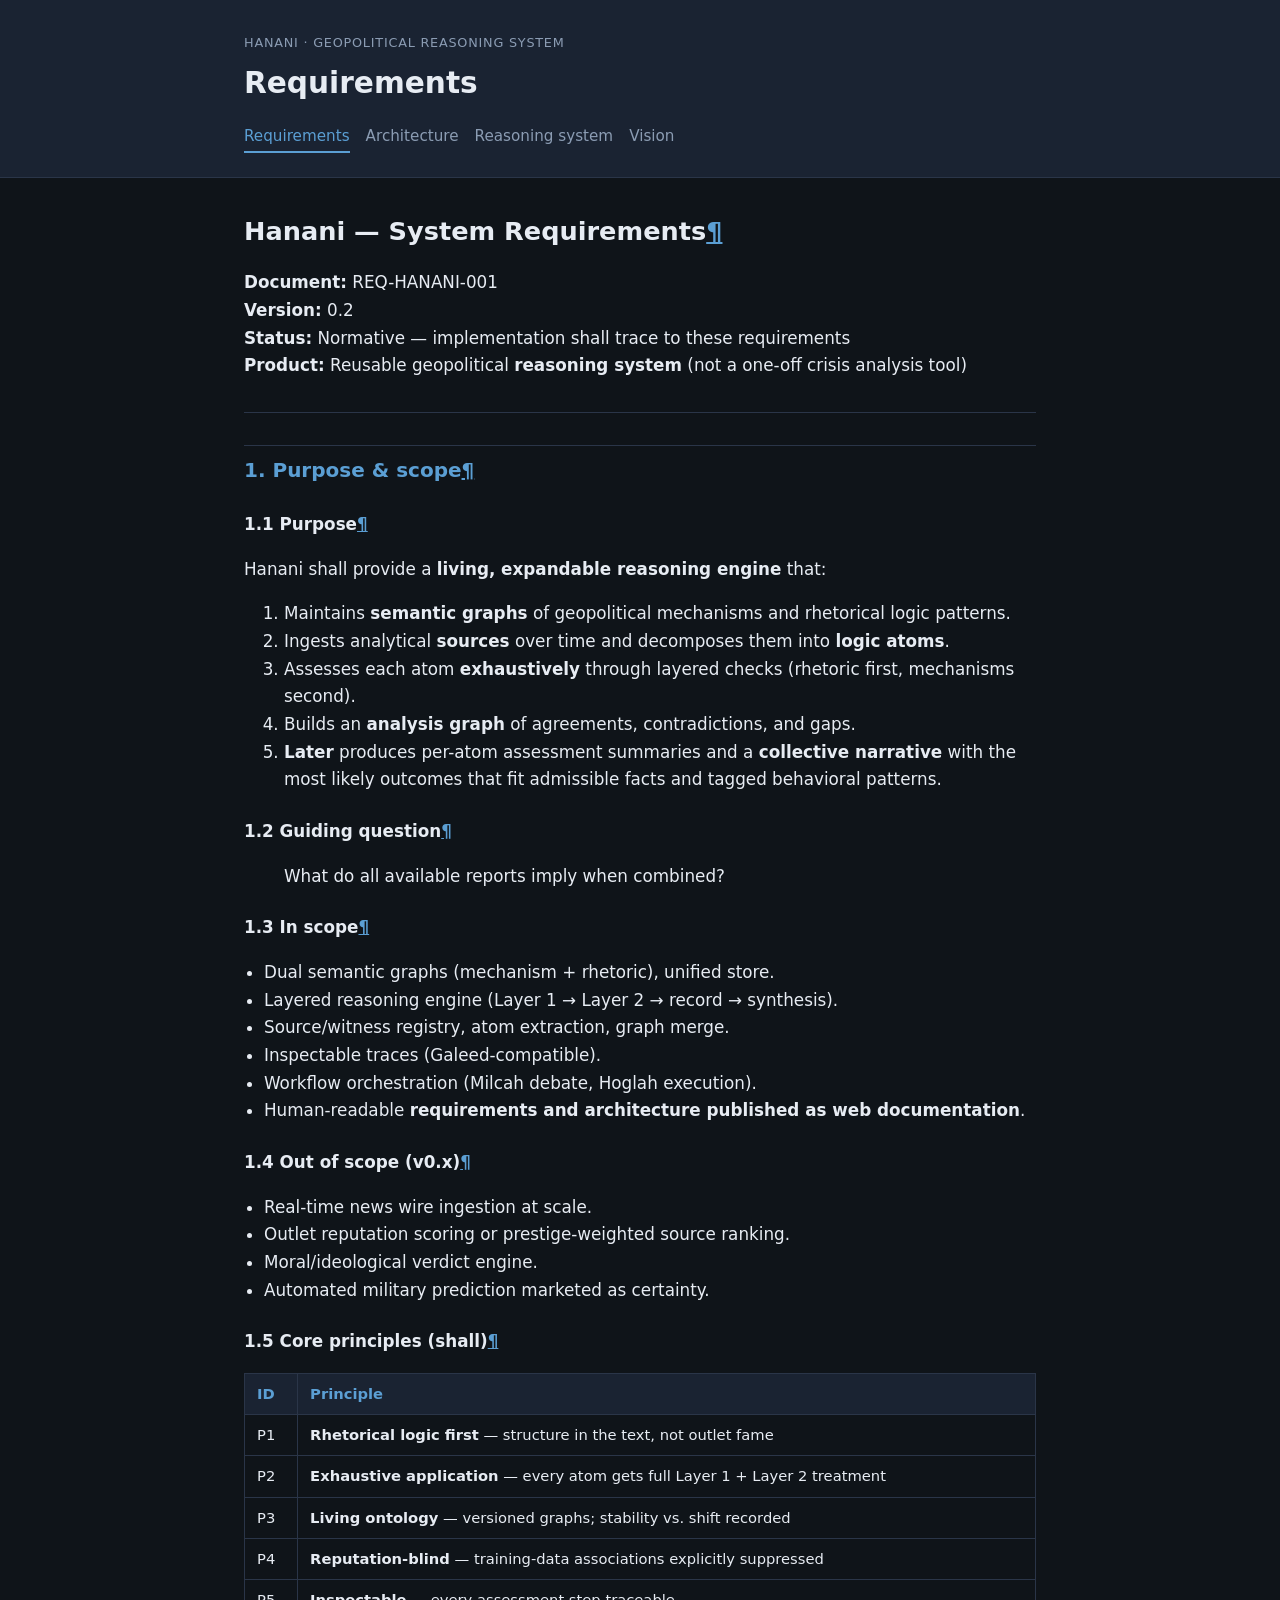
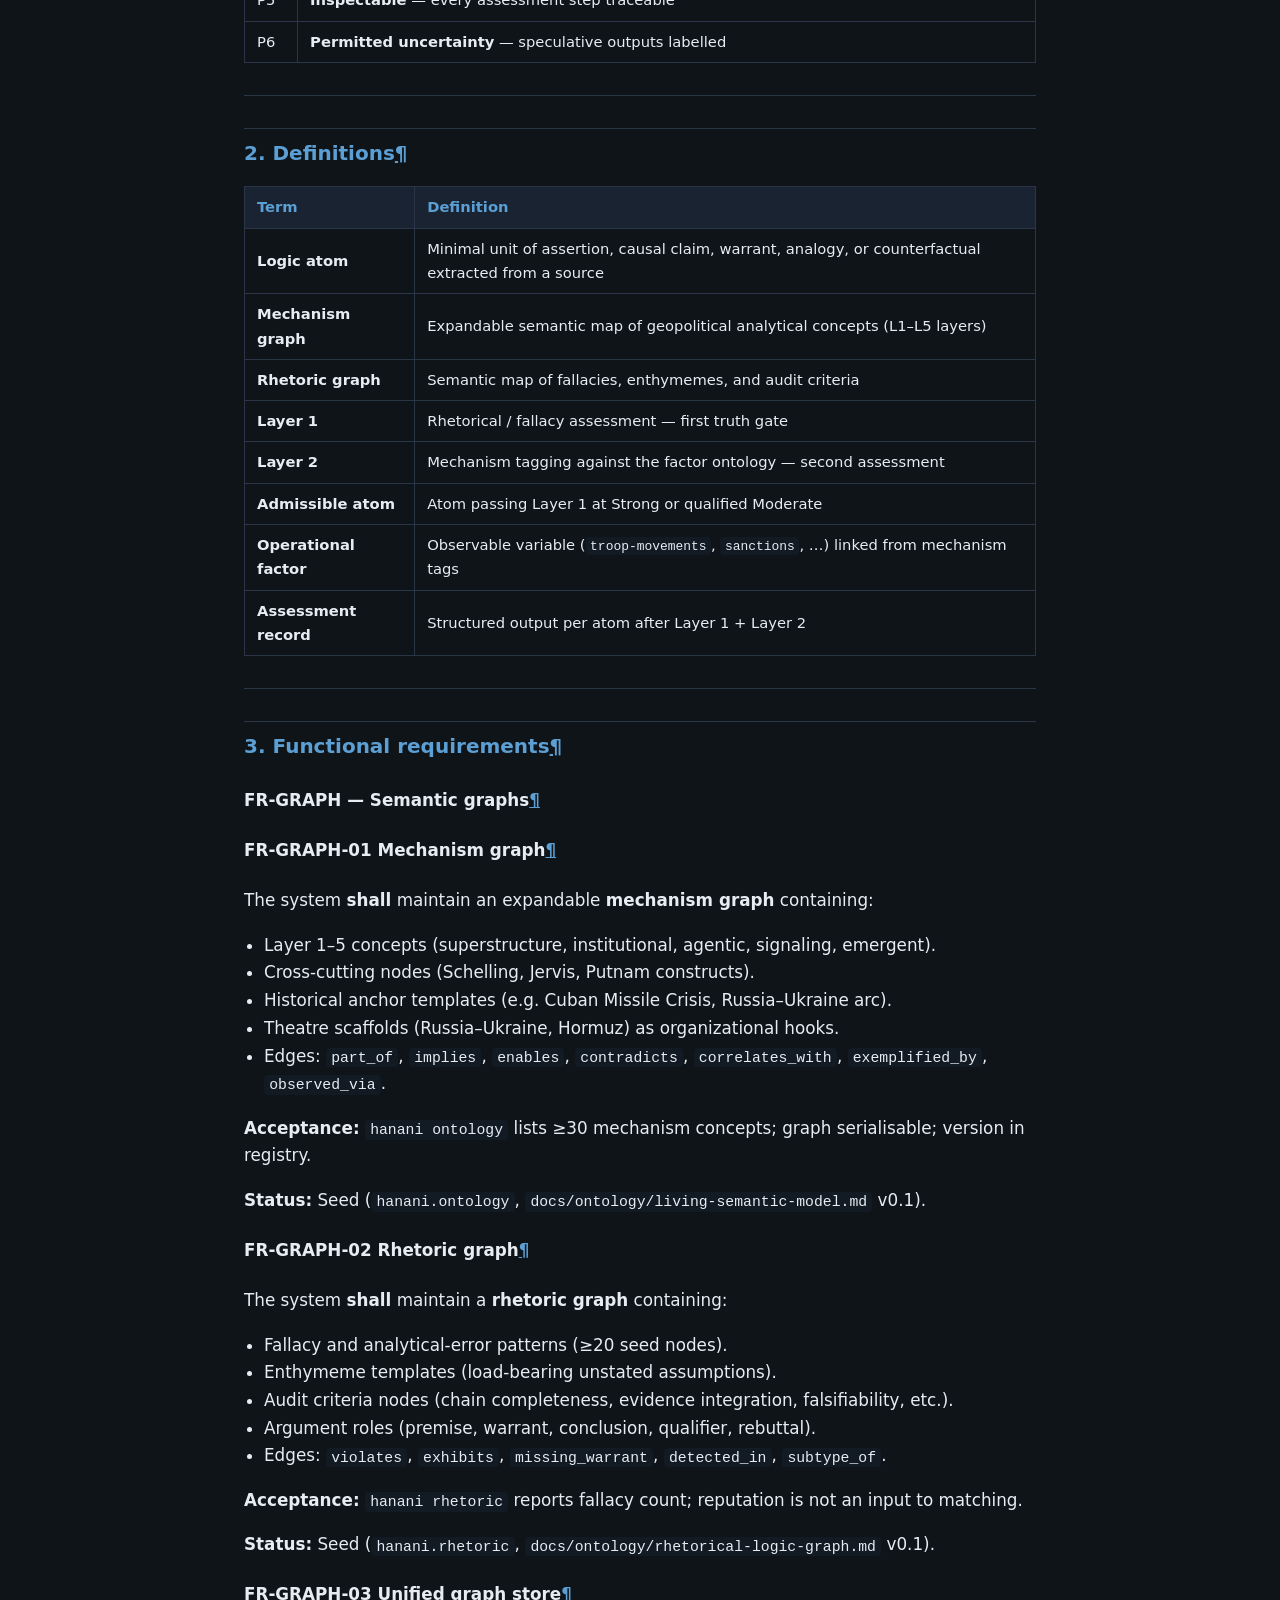
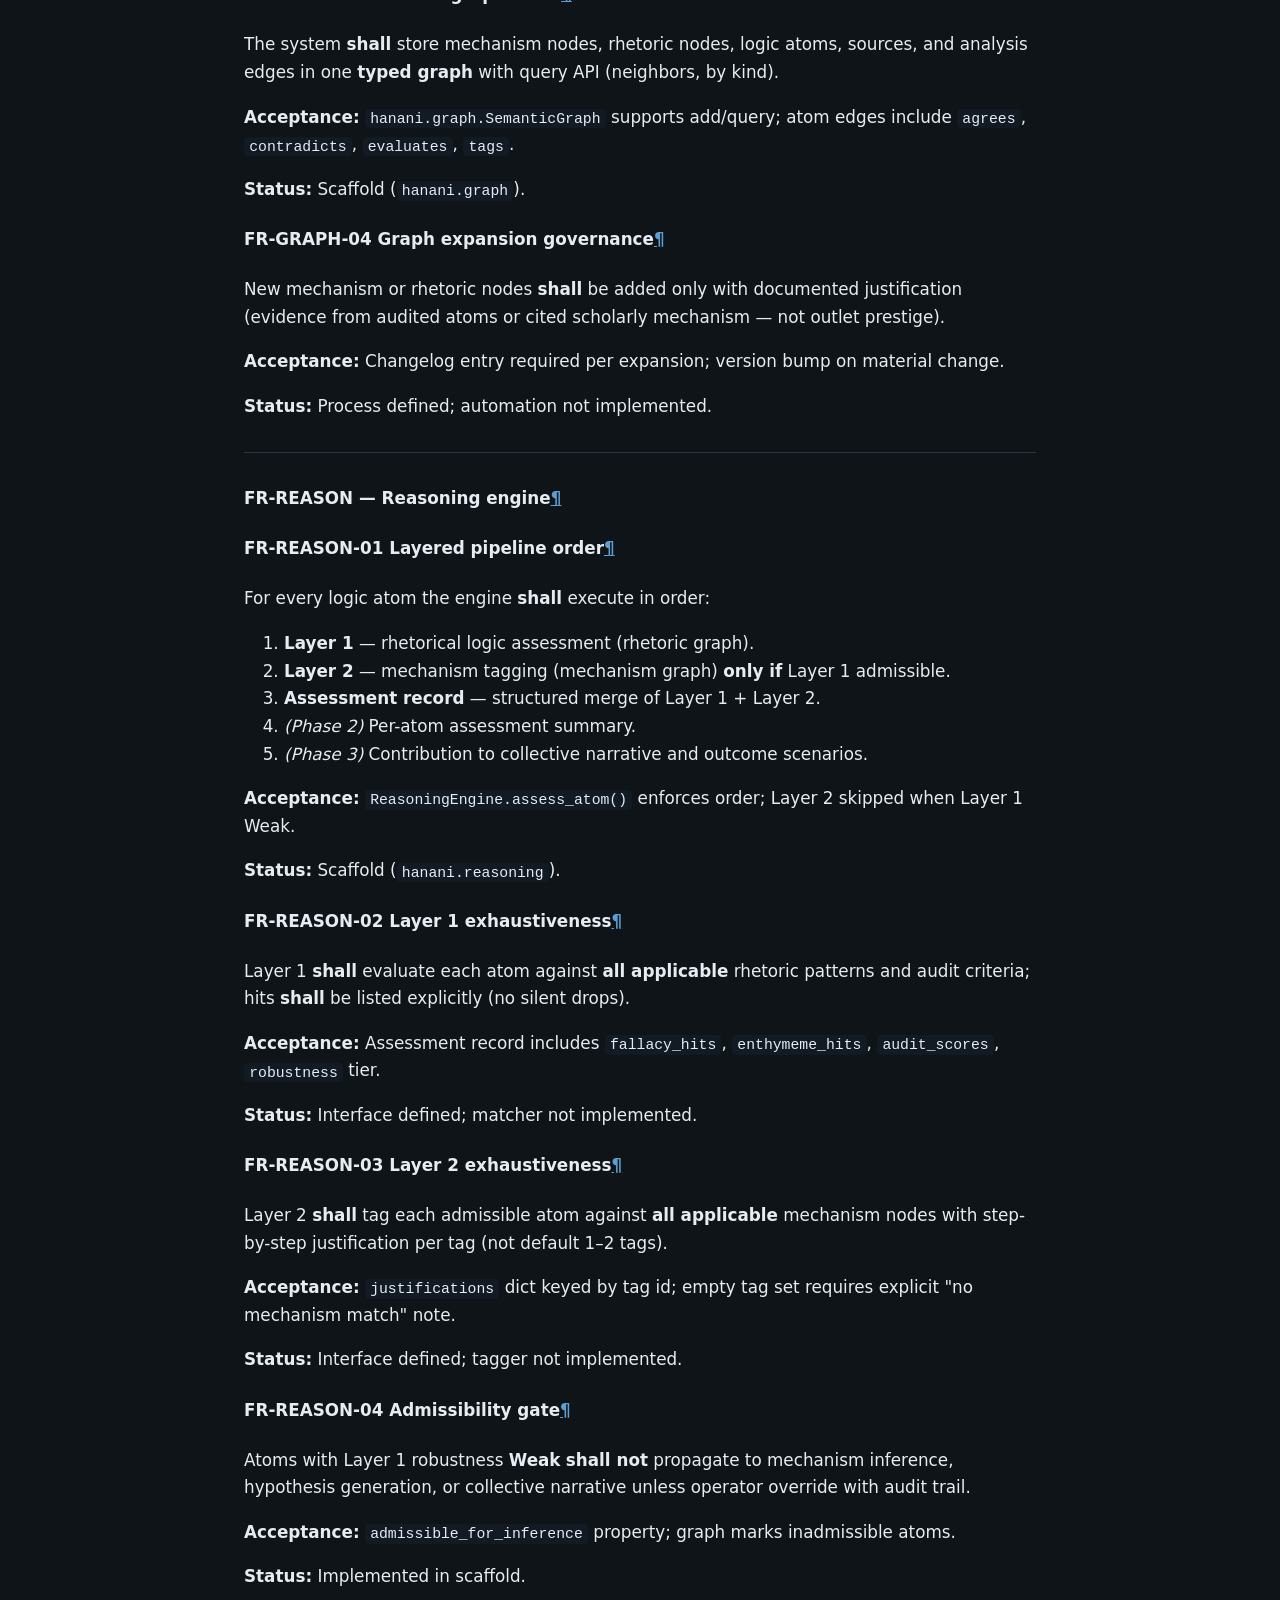
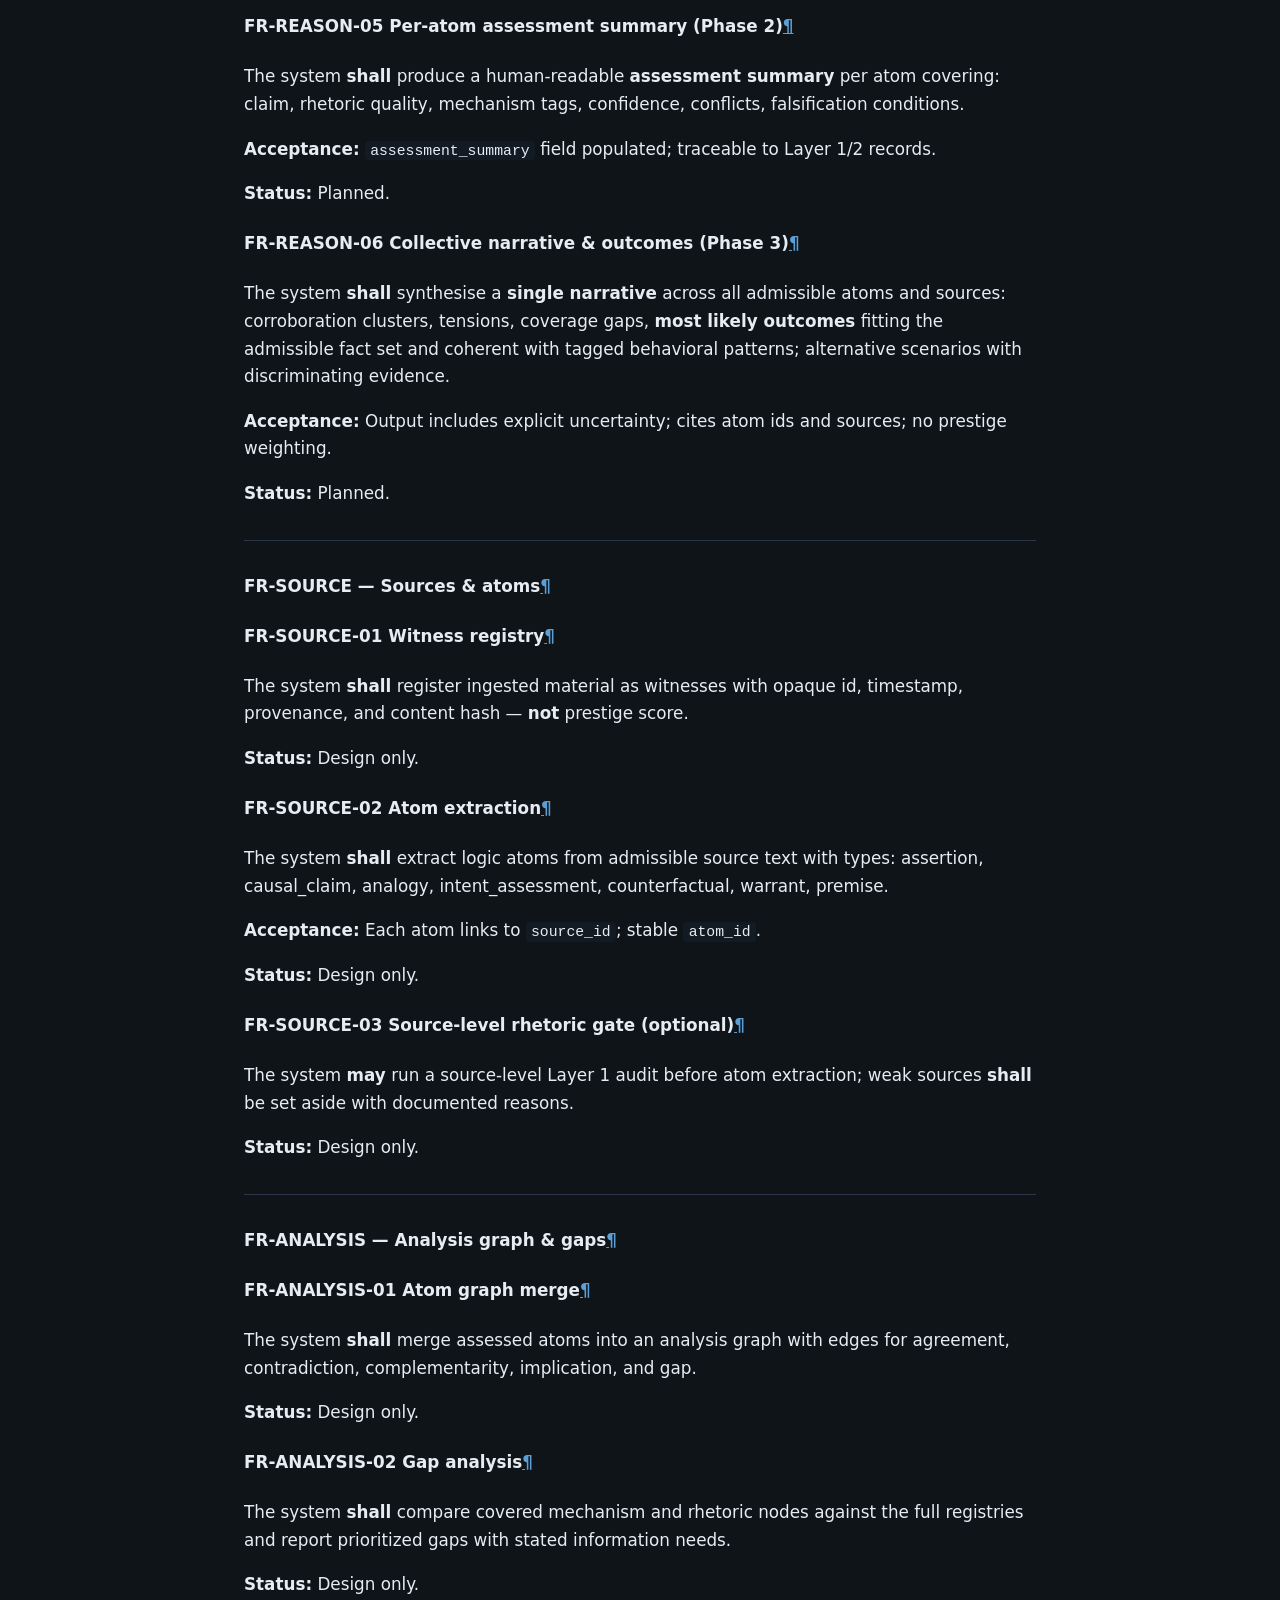
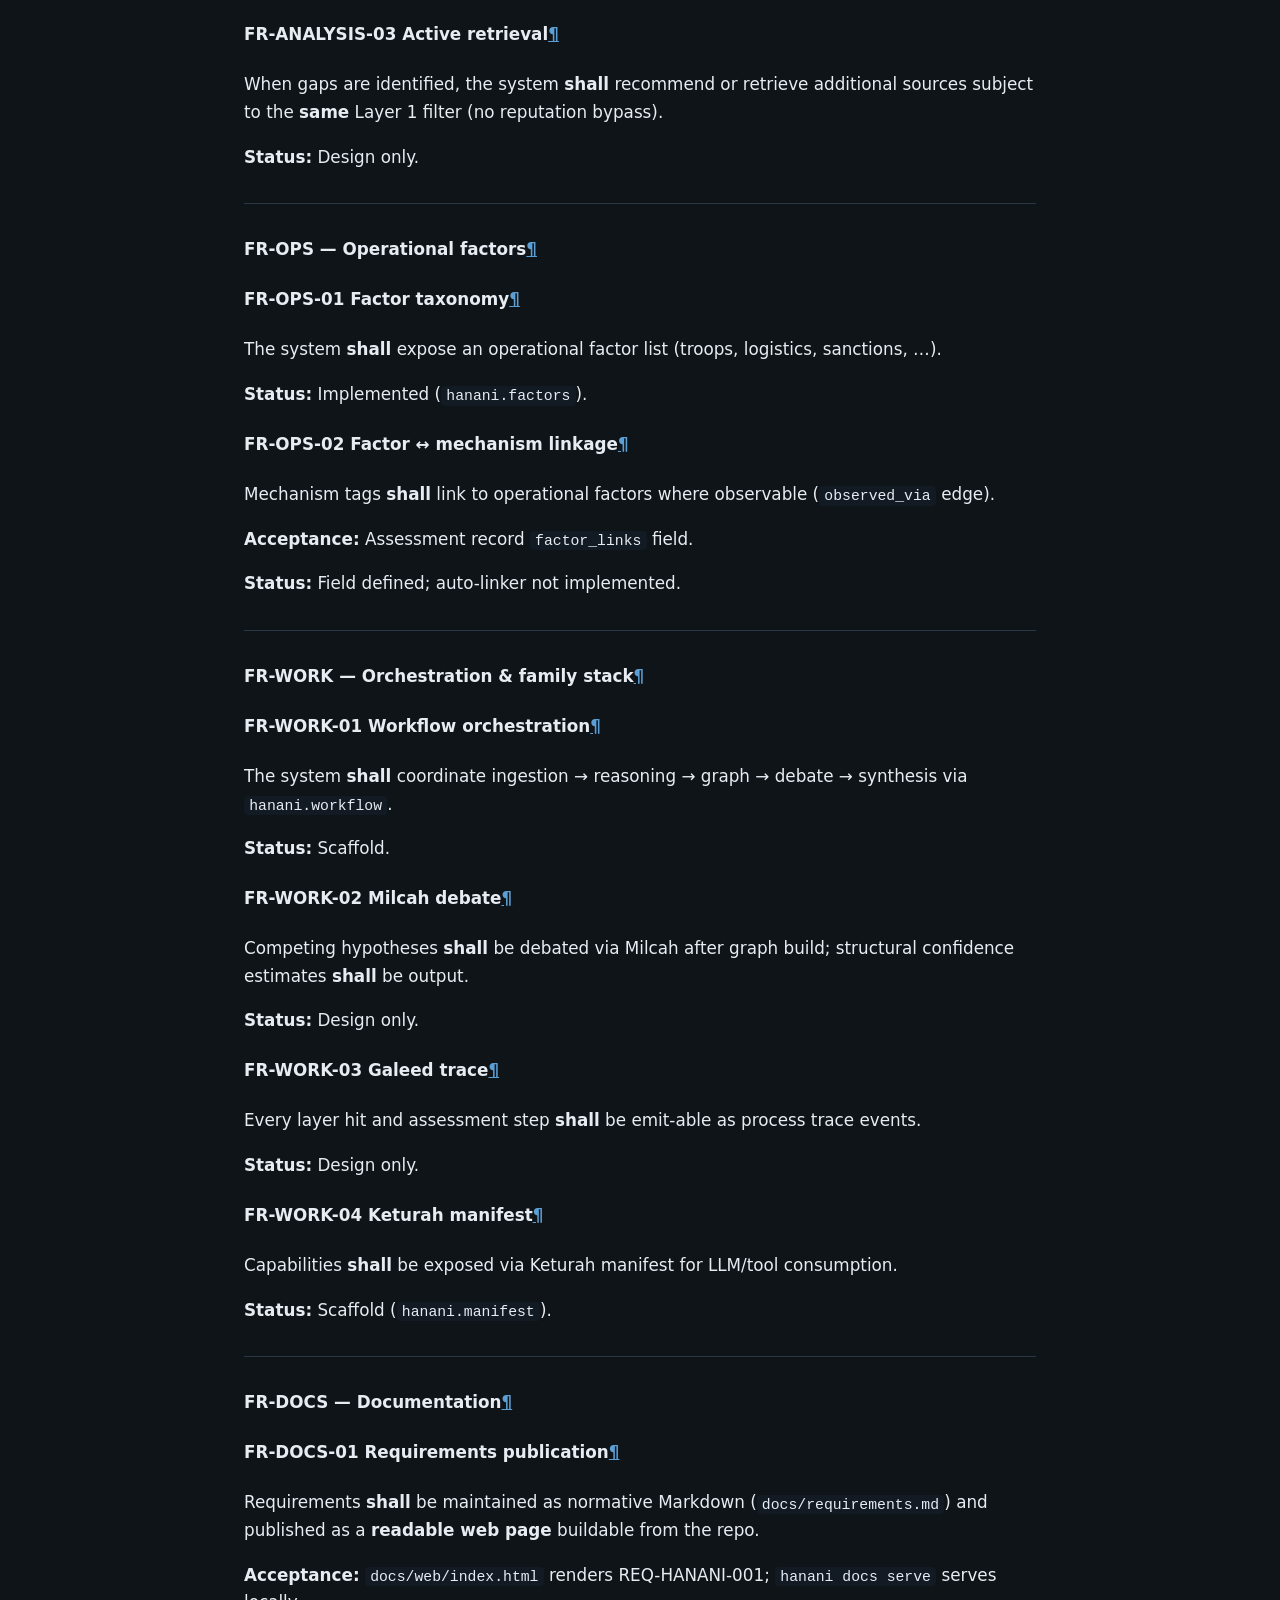
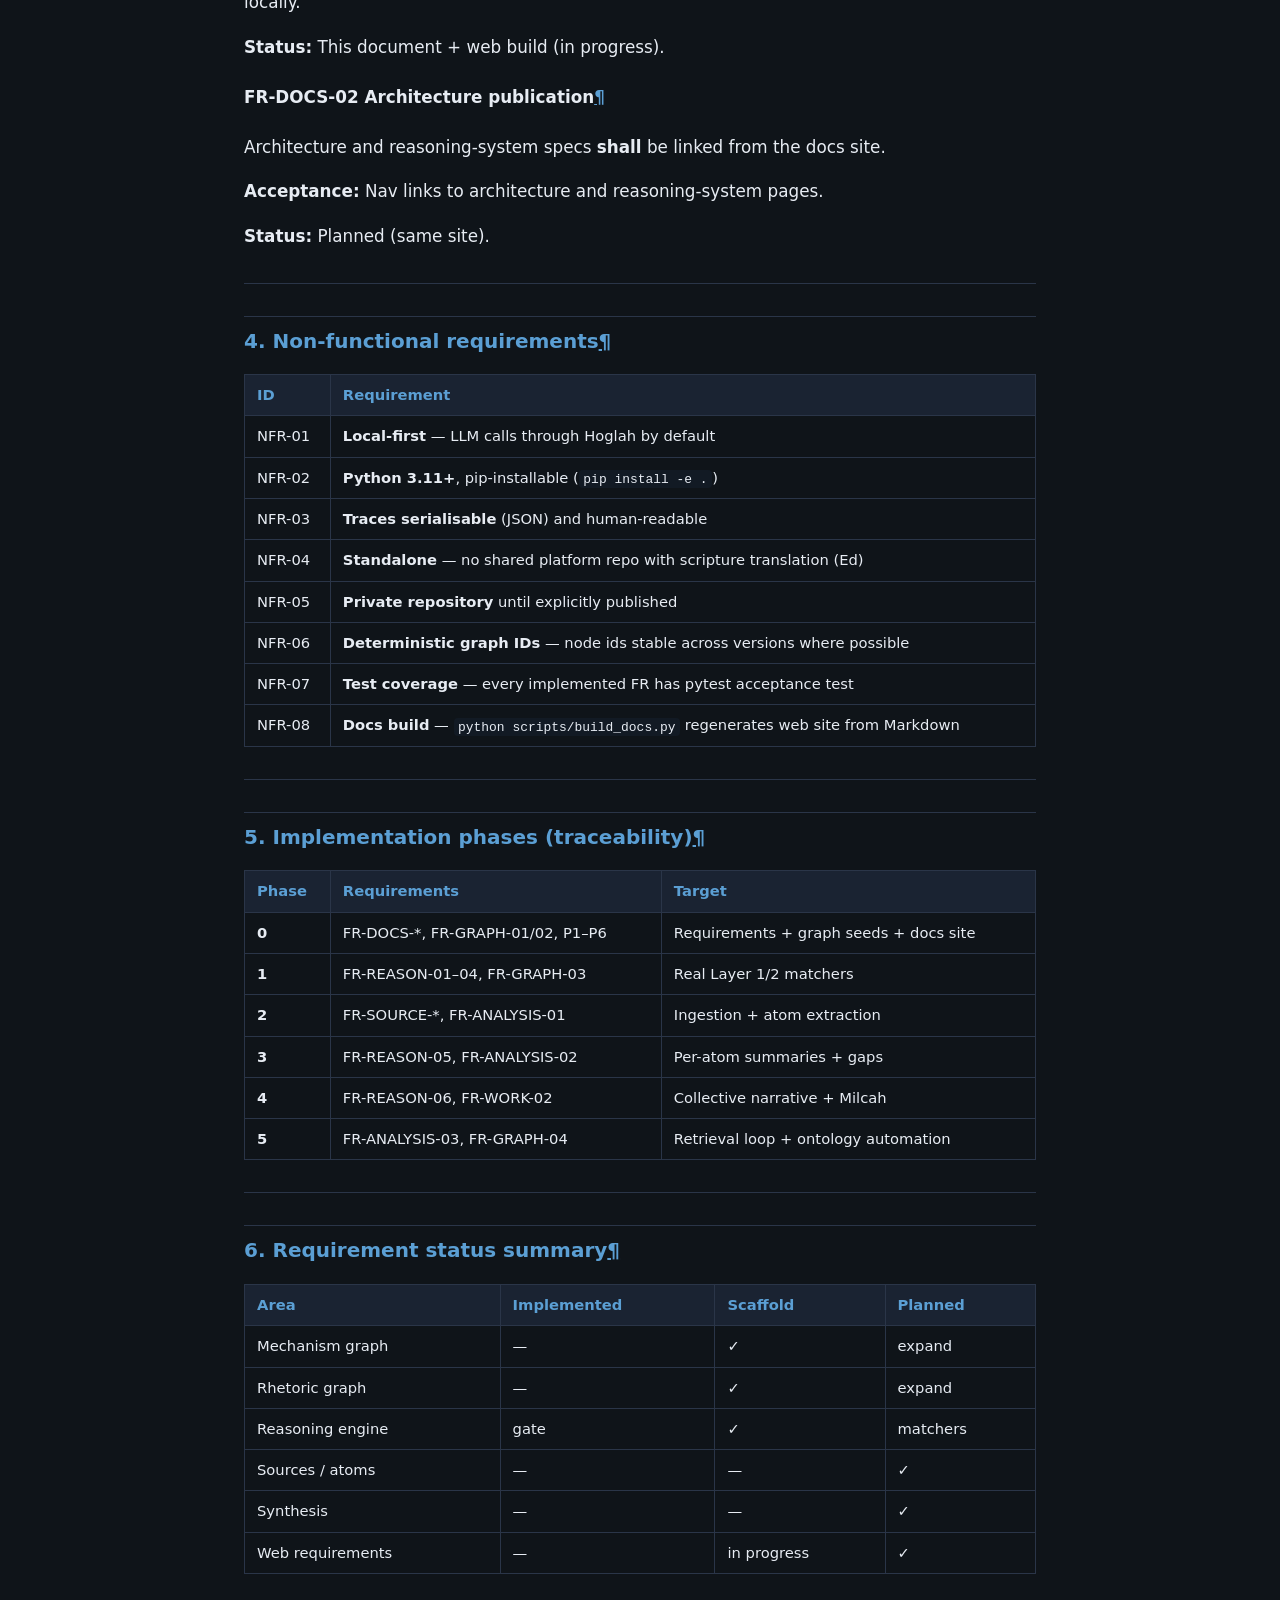
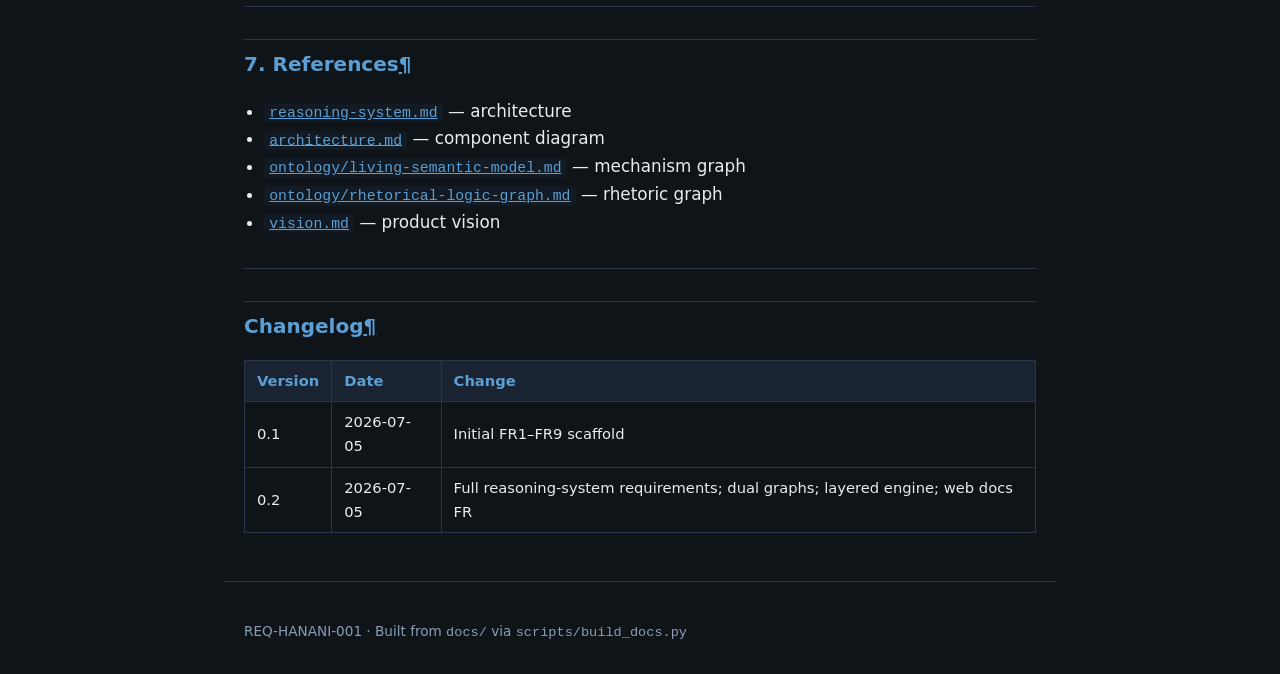
==== docs/web/index.html @ f0252a6e "docs: normative requirements v0.2 and static docs web site REQ-HANANI-001 covers dual graphs, layere" ====
<!DOCTYPE html>
<html lang="en">
<head>
  <meta charset="utf-8">
  <meta name="viewport" content="width=device-width, initial-scale=1">
  <title>Requirements · Hanani</title>
  <link rel="stylesheet" href="style.css">
</head>
<body>
  <header class="site-header">
    <div class="wrap">
      <p class="eyebrow">Hanani · Geopolitical reasoning system</p>
      <h1>Requirements</h1>
      <nav class="nav"><a href="index.html" class="active">Requirements</a><a href="architecture.html">Architecture</a><a href="reasoning-system.html">Reasoning system</a><a href="vision.html">Vision</a></nav>
    </div>
  </header>
  <main class="wrap content">
    <h1 id="hanani-system-requirements">Hanani — System Requirements<a class="headerlink" href="#hanani-system-requirements" title="Permanent link">&para;</a></h1>
<p><strong>Document:</strong> REQ-HANANI-001<br />
<strong>Version:</strong> 0.2<br />
<strong>Status:</strong> Normative — implementation shall trace to these requirements<br />
<strong>Product:</strong> Reusable geopolitical <strong>reasoning system</strong> (not a one-off crisis analysis tool)</p>
<hr />
<h2 id="1-purpose-scope">1. Purpose &amp; scope<a class="headerlink" href="#1-purpose-scope" title="Permanent link">&para;</a></h2>
<h3 id="11-purpose">1.1 Purpose<a class="headerlink" href="#11-purpose" title="Permanent link">&para;</a></h3>
<p>Hanani shall provide a <strong>living, expandable reasoning engine</strong> that:</p>
<ol>
<li>Maintains <strong>semantic graphs</strong> of geopolitical mechanisms and rhetorical logic patterns.</li>
<li>Ingests analytical <strong>sources</strong> over time and decomposes them into <strong>logic atoms</strong>.</li>
<li>Assesses each atom <strong>exhaustively</strong> through layered checks (rhetoric first, mechanisms second).</li>
<li>Builds an <strong>analysis graph</strong> of agreements, contradictions, and gaps.</li>
<li><strong>Later</strong> produces per-atom assessment summaries and a <strong>collective narrative</strong> with the most
   likely outcomes that fit admissible facts and tagged behavioral patterns.</li>
</ol>
<h3 id="12-guiding-question">1.2 Guiding question<a class="headerlink" href="#12-guiding-question" title="Permanent link">&para;</a></h3>
<blockquote>
<p>What do all available reports imply when combined?</p>
</blockquote>
<h3 id="13-in-scope">1.3 In scope<a class="headerlink" href="#13-in-scope" title="Permanent link">&para;</a></h3>
<ul>
<li>Dual semantic graphs (mechanism + rhetoric), unified store.</li>
<li>Layered reasoning engine (Layer 1 → Layer 2 → record → synthesis).</li>
<li>Source/witness registry, atom extraction, graph merge.</li>
<li>Inspectable traces (Galeed-compatible).</li>
<li>Workflow orchestration (Milcah debate, Hoglah execution).</li>
<li>Human-readable <strong>requirements and architecture published as web documentation</strong>.</li>
</ul>
<h3 id="14-out-of-scope-v0x">1.4 Out of scope (v0.x)<a class="headerlink" href="#14-out-of-scope-v0x" title="Permanent link">&para;</a></h3>
<ul>
<li>Real-time news wire ingestion at scale.</li>
<li>Outlet reputation scoring or prestige-weighted source ranking.</li>
<li>Moral/ideological verdict engine.</li>
<li>Automated military prediction marketed as certainty.</li>
</ul>
<h3 id="15-core-principles-shall">1.5 Core principles (shall)<a class="headerlink" href="#15-core-principles-shall" title="Permanent link">&para;</a></h3>
<table>
<thead>
<tr>
<th>ID</th>
<th>Principle</th>
</tr>
</thead>
<tbody>
<tr>
<td>P1</td>
<td><strong>Rhetorical logic first</strong> — structure in the text, not outlet fame</td>
</tr>
<tr>
<td>P2</td>
<td><strong>Exhaustive application</strong> — every atom gets full Layer 1 + Layer 2 treatment</td>
</tr>
<tr>
<td>P3</td>
<td><strong>Living ontology</strong> — versioned graphs; stability vs. shift recorded</td>
</tr>
<tr>
<td>P4</td>
<td><strong>Reputation-blind</strong> — training-data associations explicitly suppressed</td>
</tr>
<tr>
<td>P5</td>
<td><strong>Inspectable</strong> — every assessment step traceable</td>
</tr>
<tr>
<td>P6</td>
<td><strong>Permitted uncertainty</strong> — speculative outputs labelled</td>
</tr>
</tbody>
</table>
<hr />
<h2 id="2-definitions">2. Definitions<a class="headerlink" href="#2-definitions" title="Permanent link">&para;</a></h2>
<table>
<thead>
<tr>
<th>Term</th>
<th>Definition</th>
</tr>
</thead>
<tbody>
<tr>
<td><strong>Logic atom</strong></td>
<td>Minimal unit of assertion, causal claim, warrant, analogy, or counterfactual extracted from a source</td>
</tr>
<tr>
<td><strong>Mechanism graph</strong></td>
<td>Expandable semantic map of geopolitical analytical concepts (L1–L5 layers)</td>
</tr>
<tr>
<td><strong>Rhetoric graph</strong></td>
<td>Semantic map of fallacies, enthymemes, and audit criteria</td>
</tr>
<tr>
<td><strong>Layer 1</strong></td>
<td>Rhetorical / fallacy assessment — first truth gate</td>
</tr>
<tr>
<td><strong>Layer 2</strong></td>
<td>Mechanism tagging against the factor ontology — second assessment</td>
</tr>
<tr>
<td><strong>Admissible atom</strong></td>
<td>Atom passing Layer 1 at Strong or qualified Moderate</td>
</tr>
<tr>
<td><strong>Operational factor</strong></td>
<td>Observable variable (<code>troop-movements</code>, <code>sanctions</code>, …) linked from mechanism tags</td>
</tr>
<tr>
<td><strong>Assessment record</strong></td>
<td>Structured output per atom after Layer 1 + Layer 2</td>
</tr>
</tbody>
</table>
<hr />
<h2 id="3-functional-requirements">3. Functional requirements<a class="headerlink" href="#3-functional-requirements" title="Permanent link">&para;</a></h2>
<h3 id="fr-graph-semantic-graphs">FR-GRAPH — Semantic graphs<a class="headerlink" href="#fr-graph-semantic-graphs" title="Permanent link">&para;</a></h3>
<h4 id="fr-graph-01-mechanism-graph">FR-GRAPH-01 Mechanism graph<a class="headerlink" href="#fr-graph-01-mechanism-graph" title="Permanent link">&para;</a></h4>
<p>The system <strong>shall</strong> maintain an expandable <strong>mechanism graph</strong> containing:</p>
<ul>
<li>Layer 1–5 concepts (superstructure, institutional, agentic, signaling, emergent).</li>
<li>Cross-cutting nodes (Schelling, Jervis, Putnam constructs).</li>
<li>Historical anchor templates (e.g. Cuban Missile Crisis, Russia–Ukraine arc).</li>
<li>Theatre scaffolds (Russia–Ukraine, Hormuz) as organizational hooks.</li>
<li>Edges: <code>part_of</code>, <code>implies</code>, <code>enables</code>, <code>contradicts</code>, <code>correlates_with</code>, <code>exemplified_by</code>, <code>observed_via</code>.</li>
</ul>
<p><strong>Acceptance:</strong> <code>hanani ontology</code> lists ≥30 mechanism concepts; graph serialisable; version in registry.</p>
<p><strong>Status:</strong> Seed (<code>hanani.ontology</code>, <code>docs/ontology/living-semantic-model.md</code> v0.1).</p>
<h4 id="fr-graph-02-rhetoric-graph">FR-GRAPH-02 Rhetoric graph<a class="headerlink" href="#fr-graph-02-rhetoric-graph" title="Permanent link">&para;</a></h4>
<p>The system <strong>shall</strong> maintain a <strong>rhetoric graph</strong> containing:</p>
<ul>
<li>Fallacy and analytical-error patterns (≥20 seed nodes).</li>
<li>Enthymeme templates (load-bearing unstated assumptions).</li>
<li>Audit criteria nodes (chain completeness, evidence integration, falsifiability, etc.).</li>
<li>Argument roles (premise, warrant, conclusion, qualifier, rebuttal).</li>
<li>Edges: <code>violates</code>, <code>exhibits</code>, <code>missing_warrant</code>, <code>detected_in</code>, <code>subtype_of</code>.</li>
</ul>
<p><strong>Acceptance:</strong> <code>hanani rhetoric</code> reports fallacy count; reputation is not an input to matching.</p>
<p><strong>Status:</strong> Seed (<code>hanani.rhetoric</code>, <code>docs/ontology/rhetorical-logic-graph.md</code> v0.1).</p>
<h4 id="fr-graph-03-unified-graph-store">FR-GRAPH-03 Unified graph store<a class="headerlink" href="#fr-graph-03-unified-graph-store" title="Permanent link">&para;</a></h4>
<p>The system <strong>shall</strong> store mechanism nodes, rhetoric nodes, logic atoms, sources, and
analysis edges in one <strong>typed graph</strong> with query API (neighbors, by kind).</p>
<p><strong>Acceptance:</strong> <code>hanani.graph.SemanticGraph</code> supports add/query; atom edges include <code>agrees</code>, <code>contradicts</code>, <code>evaluates</code>, <code>tags</code>.</p>
<p><strong>Status:</strong> Scaffold (<code>hanani.graph</code>).</p>
<h4 id="fr-graph-04-graph-expansion-governance">FR-GRAPH-04 Graph expansion governance<a class="headerlink" href="#fr-graph-04-graph-expansion-governance" title="Permanent link">&para;</a></h4>
<p>New mechanism or rhetoric nodes <strong>shall</strong> be added only with documented justification
(evidence from audited atoms or cited scholarly mechanism — not outlet prestige).</p>
<p><strong>Acceptance:</strong> Changelog entry required per expansion; version bump on material change.</p>
<p><strong>Status:</strong> Process defined; automation not implemented.</p>
<hr />
<h3 id="fr-reason-reasoning-engine">FR-REASON — Reasoning engine<a class="headerlink" href="#fr-reason-reasoning-engine" title="Permanent link">&para;</a></h3>
<h4 id="fr-reason-01-layered-pipeline-order">FR-REASON-01 Layered pipeline order<a class="headerlink" href="#fr-reason-01-layered-pipeline-order" title="Permanent link">&para;</a></h4>
<p>For every logic atom the engine <strong>shall</strong> execute in order:</p>
<ol>
<li><strong>Layer 1</strong> — rhetorical logic assessment (rhetoric graph).</li>
<li><strong>Layer 2</strong> — mechanism tagging (mechanism graph) <strong>only if</strong> Layer 1 admissible.</li>
<li><strong>Assessment record</strong> — structured merge of Layer 1 + Layer 2.</li>
<li><em>(Phase 2)</em> Per-atom assessment summary.</li>
<li><em>(Phase 3)</em> Contribution to collective narrative and outcome scenarios.</li>
</ol>
<p><strong>Acceptance:</strong> <code>ReasoningEngine.assess_atom()</code> enforces order; Layer 2 skipped when Layer 1 Weak.</p>
<p><strong>Status:</strong> Scaffold (<code>hanani.reasoning</code>).</p>
<h4 id="fr-reason-02-layer-1-exhaustiveness">FR-REASON-02 Layer 1 exhaustiveness<a class="headerlink" href="#fr-reason-02-layer-1-exhaustiveness" title="Permanent link">&para;</a></h4>
<p>Layer 1 <strong>shall</strong> evaluate each atom against <strong>all applicable</strong> rhetoric patterns and audit
criteria; hits <strong>shall</strong> be listed explicitly (no silent drops).</p>
<p><strong>Acceptance:</strong> Assessment record includes <code>fallacy_hits</code>, <code>enthymeme_hits</code>, <code>audit_scores</code>, <code>robustness</code> tier.</p>
<p><strong>Status:</strong> Interface defined; matcher not implemented.</p>
<h4 id="fr-reason-03-layer-2-exhaustiveness">FR-REASON-03 Layer 2 exhaustiveness<a class="headerlink" href="#fr-reason-03-layer-2-exhaustiveness" title="Permanent link">&para;</a></h4>
<p>Layer 2 <strong>shall</strong> tag each admissible atom against <strong>all applicable</strong> mechanism nodes with
step-by-step justification per tag (not default 1–2 tags).</p>
<p><strong>Acceptance:</strong> <code>justifications</code> dict keyed by tag id; empty tag set requires explicit "no mechanism match" note.</p>
<p><strong>Status:</strong> Interface defined; tagger not implemented.</p>
<h4 id="fr-reason-04-admissibility-gate">FR-REASON-04 Admissibility gate<a class="headerlink" href="#fr-reason-04-admissibility-gate" title="Permanent link">&para;</a></h4>
<p>Atoms with Layer 1 robustness <strong>Weak</strong> <strong>shall not</strong> propagate to mechanism inference,
hypothesis generation, or collective narrative unless operator override with audit trail.</p>
<p><strong>Acceptance:</strong> <code>admissible_for_inference</code> property; graph marks inadmissible atoms.</p>
<p><strong>Status:</strong> Implemented in scaffold.</p>
<h4 id="fr-reason-05-per-atom-assessment-summary-phase-2">FR-REASON-05 Per-atom assessment summary (Phase 2)<a class="headerlink" href="#fr-reason-05-per-atom-assessment-summary-phase-2" title="Permanent link">&para;</a></h4>
<p>The system <strong>shall</strong> produce a human-readable <strong>assessment summary</strong> per atom covering:
claim, rhetoric quality, mechanism tags, confidence, conflicts, falsification conditions.</p>
<p><strong>Acceptance:</strong> <code>assessment_summary</code> field populated; traceable to Layer 1/2 records.</p>
<p><strong>Status:</strong> Planned.</p>
<h4 id="fr-reason-06-collective-narrative-outcomes-phase-3">FR-REASON-06 Collective narrative &amp; outcomes (Phase 3)<a class="headerlink" href="#fr-reason-06-collective-narrative-outcomes-phase-3" title="Permanent link">&para;</a></h4>
<p>The system <strong>shall</strong> synthesise a <strong>single narrative</strong> across all admissible atoms and sources:
corroboration clusters, tensions, coverage gaps, <strong>most likely outcomes</strong> fitting the admissible
fact set and coherent with tagged behavioral patterns; alternative scenarios with discriminating evidence.</p>
<p><strong>Acceptance:</strong> Output includes explicit uncertainty; cites atom ids and sources; no prestige weighting.</p>
<p><strong>Status:</strong> Planned.</p>
<hr />
<h3 id="fr-source-sources-atoms">FR-SOURCE — Sources &amp; atoms<a class="headerlink" href="#fr-source-sources-atoms" title="Permanent link">&para;</a></h3>
<h4 id="fr-source-01-witness-registry">FR-SOURCE-01 Witness registry<a class="headerlink" href="#fr-source-01-witness-registry" title="Permanent link">&para;</a></h4>
<p>The system <strong>shall</strong> register ingested material as witnesses with opaque id, timestamp,
provenance, and content hash — <strong>not</strong> prestige score.</p>
<p><strong>Status:</strong> Design only.</p>
<h4 id="fr-source-02-atom-extraction">FR-SOURCE-02 Atom extraction<a class="headerlink" href="#fr-source-02-atom-extraction" title="Permanent link">&para;</a></h4>
<p>The system <strong>shall</strong> extract logic atoms from admissible source text with types:
assertion, causal_claim, analogy, intent_assessment, counterfactual, warrant, premise.</p>
<p><strong>Acceptance:</strong> Each atom links to <code>source_id</code>; stable <code>atom_id</code>.</p>
<p><strong>Status:</strong> Design only.</p>
<h4 id="fr-source-03-source-level-rhetoric-gate-optional">FR-SOURCE-03 Source-level rhetoric gate (optional)<a class="headerlink" href="#fr-source-03-source-level-rhetoric-gate-optional" title="Permanent link">&para;</a></h4>
<p>The system <strong>may</strong> run a source-level Layer 1 audit before atom extraction; weak sources
<strong>shall</strong> be set aside with documented reasons.</p>
<p><strong>Status:</strong> Design only.</p>
<hr />
<h3 id="fr-analysis-analysis-graph-gaps">FR-ANALYSIS — Analysis graph &amp; gaps<a class="headerlink" href="#fr-analysis-analysis-graph-gaps" title="Permanent link">&para;</a></h3>
<h4 id="fr-analysis-01-atom-graph-merge">FR-ANALYSIS-01 Atom graph merge<a class="headerlink" href="#fr-analysis-01-atom-graph-merge" title="Permanent link">&para;</a></h4>
<p>The system <strong>shall</strong> merge assessed atoms into an analysis graph with edges for agreement,
contradiction, complementarity, implication, and gap.</p>
<p><strong>Status:</strong> Design only.</p>
<h4 id="fr-analysis-02-gap-analysis">FR-ANALYSIS-02 Gap analysis<a class="headerlink" href="#fr-analysis-02-gap-analysis" title="Permanent link">&para;</a></h4>
<p>The system <strong>shall</strong> compare covered mechanism and rhetoric nodes against the full registries
and report prioritized gaps with stated information needs.</p>
<p><strong>Status:</strong> Design only.</p>
<h4 id="fr-analysis-03-active-retrieval">FR-ANALYSIS-03 Active retrieval<a class="headerlink" href="#fr-analysis-03-active-retrieval" title="Permanent link">&para;</a></h4>
<p>When gaps are identified, the system <strong>shall</strong> recommend or retrieve additional sources
subject to the <strong>same</strong> Layer 1 filter (no reputation bypass).</p>
<p><strong>Status:</strong> Design only.</p>
<hr />
<h3 id="fr-ops-operational-factors">FR-OPS — Operational factors<a class="headerlink" href="#fr-ops-operational-factors" title="Permanent link">&para;</a></h3>
<h4 id="fr-ops-01-factor-taxonomy">FR-OPS-01 Factor taxonomy<a class="headerlink" href="#fr-ops-01-factor-taxonomy" title="Permanent link">&para;</a></h4>
<p>The system <strong>shall</strong> expose an operational factor list (troops, logistics, sanctions, …).</p>
<p><strong>Status:</strong> Implemented (<code>hanani.factors</code>).</p>
<h4 id="fr-ops-02-factor-mechanism-linkage">FR-OPS-02 Factor ↔ mechanism linkage<a class="headerlink" href="#fr-ops-02-factor-mechanism-linkage" title="Permanent link">&para;</a></h4>
<p>Mechanism tags <strong>shall</strong> link to operational factors where observable (<code>observed_via</code> edge).</p>
<p><strong>Acceptance:</strong> Assessment record <code>factor_links</code> field.</p>
<p><strong>Status:</strong> Field defined; auto-linker not implemented.</p>
<hr />
<h3 id="fr-work-orchestration-family-stack">FR-WORK — Orchestration &amp; family stack<a class="headerlink" href="#fr-work-orchestration-family-stack" title="Permanent link">&para;</a></h3>
<h4 id="fr-work-01-workflow-orchestration">FR-WORK-01 Workflow orchestration<a class="headerlink" href="#fr-work-01-workflow-orchestration" title="Permanent link">&para;</a></h4>
<p>The system <strong>shall</strong> coordinate ingestion → reasoning → graph → debate → synthesis via
<code>hanani.workflow</code>.</p>
<p><strong>Status:</strong> Scaffold.</p>
<h4 id="fr-work-02-milcah-debate">FR-WORK-02 Milcah debate<a class="headerlink" href="#fr-work-02-milcah-debate" title="Permanent link">&para;</a></h4>
<p>Competing hypotheses <strong>shall</strong> be debated via Milcah after graph build; structural confidence
estimates <strong>shall</strong> be output.</p>
<p><strong>Status:</strong> Design only.</p>
<h4 id="fr-work-03-galeed-trace">FR-WORK-03 Galeed trace<a class="headerlink" href="#fr-work-03-galeed-trace" title="Permanent link">&para;</a></h4>
<p>Every layer hit and assessment step <strong>shall</strong> be emit-able as process trace events.</p>
<p><strong>Status:</strong> Design only.</p>
<h4 id="fr-work-04-keturah-manifest">FR-WORK-04 Keturah manifest<a class="headerlink" href="#fr-work-04-keturah-manifest" title="Permanent link">&para;</a></h4>
<p>Capabilities <strong>shall</strong> be exposed via Keturah manifest for LLM/tool consumption.</p>
<p><strong>Status:</strong> Scaffold (<code>hanani.manifest</code>).</p>
<hr />
<h3 id="fr-docs-documentation">FR-DOCS — Documentation<a class="headerlink" href="#fr-docs-documentation" title="Permanent link">&para;</a></h3>
<h4 id="fr-docs-01-requirements-publication">FR-DOCS-01 Requirements publication<a class="headerlink" href="#fr-docs-01-requirements-publication" title="Permanent link">&para;</a></h4>
<p>Requirements <strong>shall</strong> be maintained as normative Markdown (<code>docs/requirements.md</code>) and
published as a <strong>readable web page</strong> buildable from the repo.</p>
<p><strong>Acceptance:</strong> <code>docs/web/index.html</code> renders REQ-HANANI-001; <code>hanani docs serve</code> serves locally.</p>
<p><strong>Status:</strong> This document + web build (in progress).</p>
<h4 id="fr-docs-02-architecture-publication">FR-DOCS-02 Architecture publication<a class="headerlink" href="#fr-docs-02-architecture-publication" title="Permanent link">&para;</a></h4>
<p>Architecture and reasoning-system specs <strong>shall</strong> be linked from the docs site.</p>
<p><strong>Acceptance:</strong> Nav links to architecture and reasoning-system pages.</p>
<p><strong>Status:</strong> Planned (same site).</p>
<hr />
<h2 id="4-non-functional-requirements">4. Non-functional requirements<a class="headerlink" href="#4-non-functional-requirements" title="Permanent link">&para;</a></h2>
<table>
<thead>
<tr>
<th>ID</th>
<th>Requirement</th>
</tr>
</thead>
<tbody>
<tr>
<td>NFR-01</td>
<td><strong>Local-first</strong> — LLM calls through Hoglah by default</td>
</tr>
<tr>
<td>NFR-02</td>
<td><strong>Python 3.11+</strong>, pip-installable (<code>pip install -e .</code>)</td>
</tr>
<tr>
<td>NFR-03</td>
<td><strong>Traces serialisable</strong> (JSON) and human-readable</td>
</tr>
<tr>
<td>NFR-04</td>
<td><strong>Standalone</strong> — no shared platform repo with scripture translation (Ed)</td>
</tr>
<tr>
<td>NFR-05</td>
<td><strong>Private repository</strong> until explicitly published</td>
</tr>
<tr>
<td>NFR-06</td>
<td><strong>Deterministic graph IDs</strong> — node ids stable across versions where possible</td>
</tr>
<tr>
<td>NFR-07</td>
<td><strong>Test coverage</strong> — every implemented FR has pytest acceptance test</td>
</tr>
<tr>
<td>NFR-08</td>
<td><strong>Docs build</strong> — <code>python scripts/build_docs.py</code> regenerates web site from Markdown</td>
</tr>
</tbody>
</table>
<hr />
<h2 id="5-implementation-phases-traceability">5. Implementation phases (traceability)<a class="headerlink" href="#5-implementation-phases-traceability" title="Permanent link">&para;</a></h2>
<table>
<thead>
<tr>
<th>Phase</th>
<th>Requirements</th>
<th>Target</th>
</tr>
</thead>
<tbody>
<tr>
<td><strong>0</strong></td>
<td>FR-DOCS-*, FR-GRAPH-01/02, P1–P6</td>
<td>Requirements + graph seeds + docs site</td>
</tr>
<tr>
<td><strong>1</strong></td>
<td>FR-REASON-01–04, FR-GRAPH-03</td>
<td>Real Layer 1/2 matchers</td>
</tr>
<tr>
<td><strong>2</strong></td>
<td>FR-SOURCE-*, FR-ANALYSIS-01</td>
<td>Ingestion + atom extraction</td>
</tr>
<tr>
<td><strong>3</strong></td>
<td>FR-REASON-05, FR-ANALYSIS-02</td>
<td>Per-atom summaries + gaps</td>
</tr>
<tr>
<td><strong>4</strong></td>
<td>FR-REASON-06, FR-WORK-02</td>
<td>Collective narrative + Milcah</td>
</tr>
<tr>
<td><strong>5</strong></td>
<td>FR-ANALYSIS-03, FR-GRAPH-04</td>
<td>Retrieval loop + ontology automation</td>
</tr>
</tbody>
</table>
<hr />
<h2 id="6-requirement-status-summary">6. Requirement status summary<a class="headerlink" href="#6-requirement-status-summary" title="Permanent link">&para;</a></h2>
<table>
<thead>
<tr>
<th>Area</th>
<th>Implemented</th>
<th>Scaffold</th>
<th>Planned</th>
</tr>
</thead>
<tbody>
<tr>
<td>Mechanism graph</td>
<td>—</td>
<td>✓</td>
<td>expand</td>
</tr>
<tr>
<td>Rhetoric graph</td>
<td>—</td>
<td>✓</td>
<td>expand</td>
</tr>
<tr>
<td>Reasoning engine</td>
<td>gate</td>
<td>✓</td>
<td>matchers</td>
</tr>
<tr>
<td>Sources / atoms</td>
<td>—</td>
<td>—</td>
<td>✓</td>
</tr>
<tr>
<td>Synthesis</td>
<td>—</td>
<td>—</td>
<td>✓</td>
</tr>
<tr>
<td>Web requirements</td>
<td>—</td>
<td>in progress</td>
<td>✓</td>
</tr>
</tbody>
</table>
<hr />
<h2 id="7-references">7. References<a class="headerlink" href="#7-references" title="Permanent link">&para;</a></h2>
<ul>
<li><a href="reasoning-system.html"><code>reasoning-system.md</code></a> — architecture</li>
<li><a href="architecture.html"><code>architecture.md</code></a> — component diagram</li>
<li><a href="ontology/living-semantic-model.md"><code>ontology/living-semantic-model.md</code></a> — mechanism graph</li>
<li><a href="ontology/rhetorical-logic-graph.md"><code>ontology/rhetorical-logic-graph.md</code></a> — rhetoric graph</li>
<li><a href="vision.html"><code>vision.md</code></a> — product vision</li>
</ul>
<hr />
<h2 id="changelog">Changelog<a class="headerlink" href="#changelog" title="Permanent link">&para;</a></h2>
<table>
<thead>
<tr>
<th>Version</th>
<th>Date</th>
<th>Change</th>
</tr>
</thead>
<tbody>
<tr>
<td>0.1</td>
<td>2026-07-05</td>
<td>Initial FR1–FR9 scaffold</td>
</tr>
<tr>
<td>0.2</td>
<td>2026-07-05</td>
<td>Full reasoning-system requirements; dual graphs; layered engine; web docs FR</td>
</tr>
</tbody>
</table>
  </main>
  <footer class="site-footer wrap">
    <p>REQ-HANANI-001 · Built from <code>docs/</code> via <code>scripts/build_docs.py</code></p>
  </footer>
</body>
</html>
---- docs/web/style.css ----
:root {
  --bg: #0f1419;
  --surface: #1a2332;
  --text: #e7ecf3;
  --muted: #8b9cb3;
  --accent: #5b9fd4;
  --accent-dim: #3d6f94;
  --border: #2a3548;
  --code-bg: #121a24;
}

* {
  box-sizing: border-box;
}

body {
  margin: 0;
  font-family: "Segoe UI", system-ui, -apple-system, sans-serif;
  font-size: 1.05rem;
  line-height: 1.65;
  color: var(--text);
  background: var(--bg);
}

.wrap {
  max-width: 52rem;
  margin: 0 auto;
  padding: 0 1.25rem;
}

.site-header {
  background: var(--surface);
  border-bottom: 1px solid var(--border);
  padding: 2rem 0 1.5rem;
  margin-bottom: 2rem;
}

.eyebrow {
  margin: 0 0 0.35rem;
  font-size: 0.8rem;
  letter-spacing: 0.06em;
  text-transform: uppercase;
  color: var(--muted);
}

.site-header h1 {
  margin: 0 0 1rem;
  font-size: 1.85rem;
  font-weight: 600;
}

.nav {
  display: flex;
  flex-wrap: wrap;
  gap: 0.5rem 1rem;
}

.nav a {
  color: var(--muted);
  text-decoration: none;
  font-size: 0.95rem;
  padding-bottom: 0.15rem;
  border-bottom: 2px solid transparent;
}

.nav a:hover,
.nav a.active {
  color: var(--accent);
  border-bottom-color: var(--accent);
}

.content h1 {
  font-size: 1.6rem;
  margin-top: 2rem;
}

.content h2 {
  font-size: 1.25rem;
  margin-top: 2rem;
  padding-top: 0.5rem;
  border-top: 1px solid var(--border);
  color: var(--accent);
}

.content h3 {
  font-size: 1.05rem;
  margin-top: 1.5rem;
  color: var(--text);
}

.content p,
.content li {
  color: var(--text);
}

.content a {
  color: var(--accent);
}

.content code {
  font-family: ui-monospace, "Cascadia Code", monospace;
  font-size: 0.88em;
  background: var(--code-bg);
  padding: 0.12em 0.35em;
  border-radius: 4px;
}

.content pre {
  background: var(--code-bg);
  border: 1px solid var(--border);
  border-radius: 8px;
  padding: 1rem;
  overflow-x: auto;
  font-size: 0.85rem;
}

.content table {
  width: 100%;
  border-collapse: collapse;
  margin: 1rem 0;
  font-size: 0.92rem;
}

.content th,
.content td {
  border: 1px solid var(--border);
  padding: 0.5rem 0.75rem;
  text-align: left;
}

.content th {
  background: var(--surface);
  color: var(--accent);
}

.content hr {
  border: none;
  border-top: 1px solid var(--border);
  margin: 2rem 0;
}

.content ul {
  padding-left: 1.25rem;
}

.site-footer {
  margin: 3rem auto 2rem;
  padding-top: 1.5rem;
  border-top: 1px solid var(--border);
  font-size: 0.85rem;
  color: var(--muted);
}
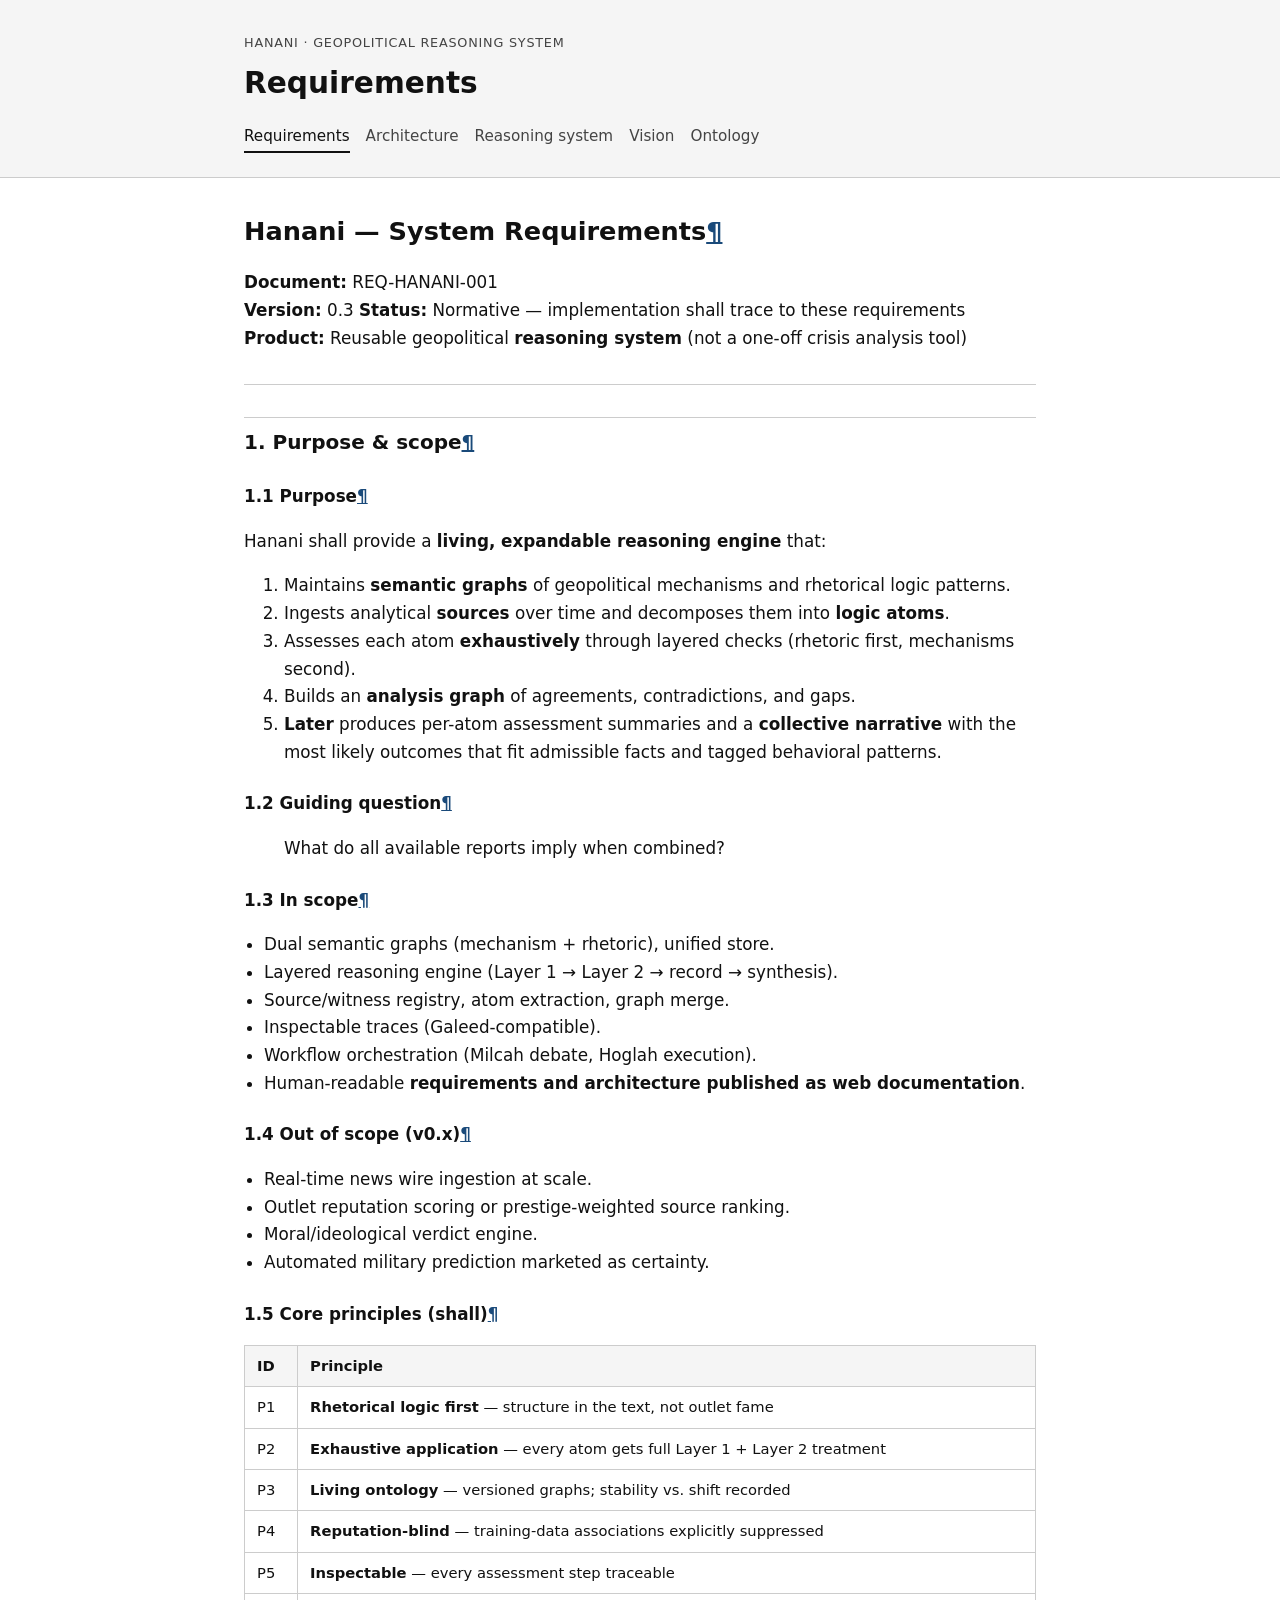
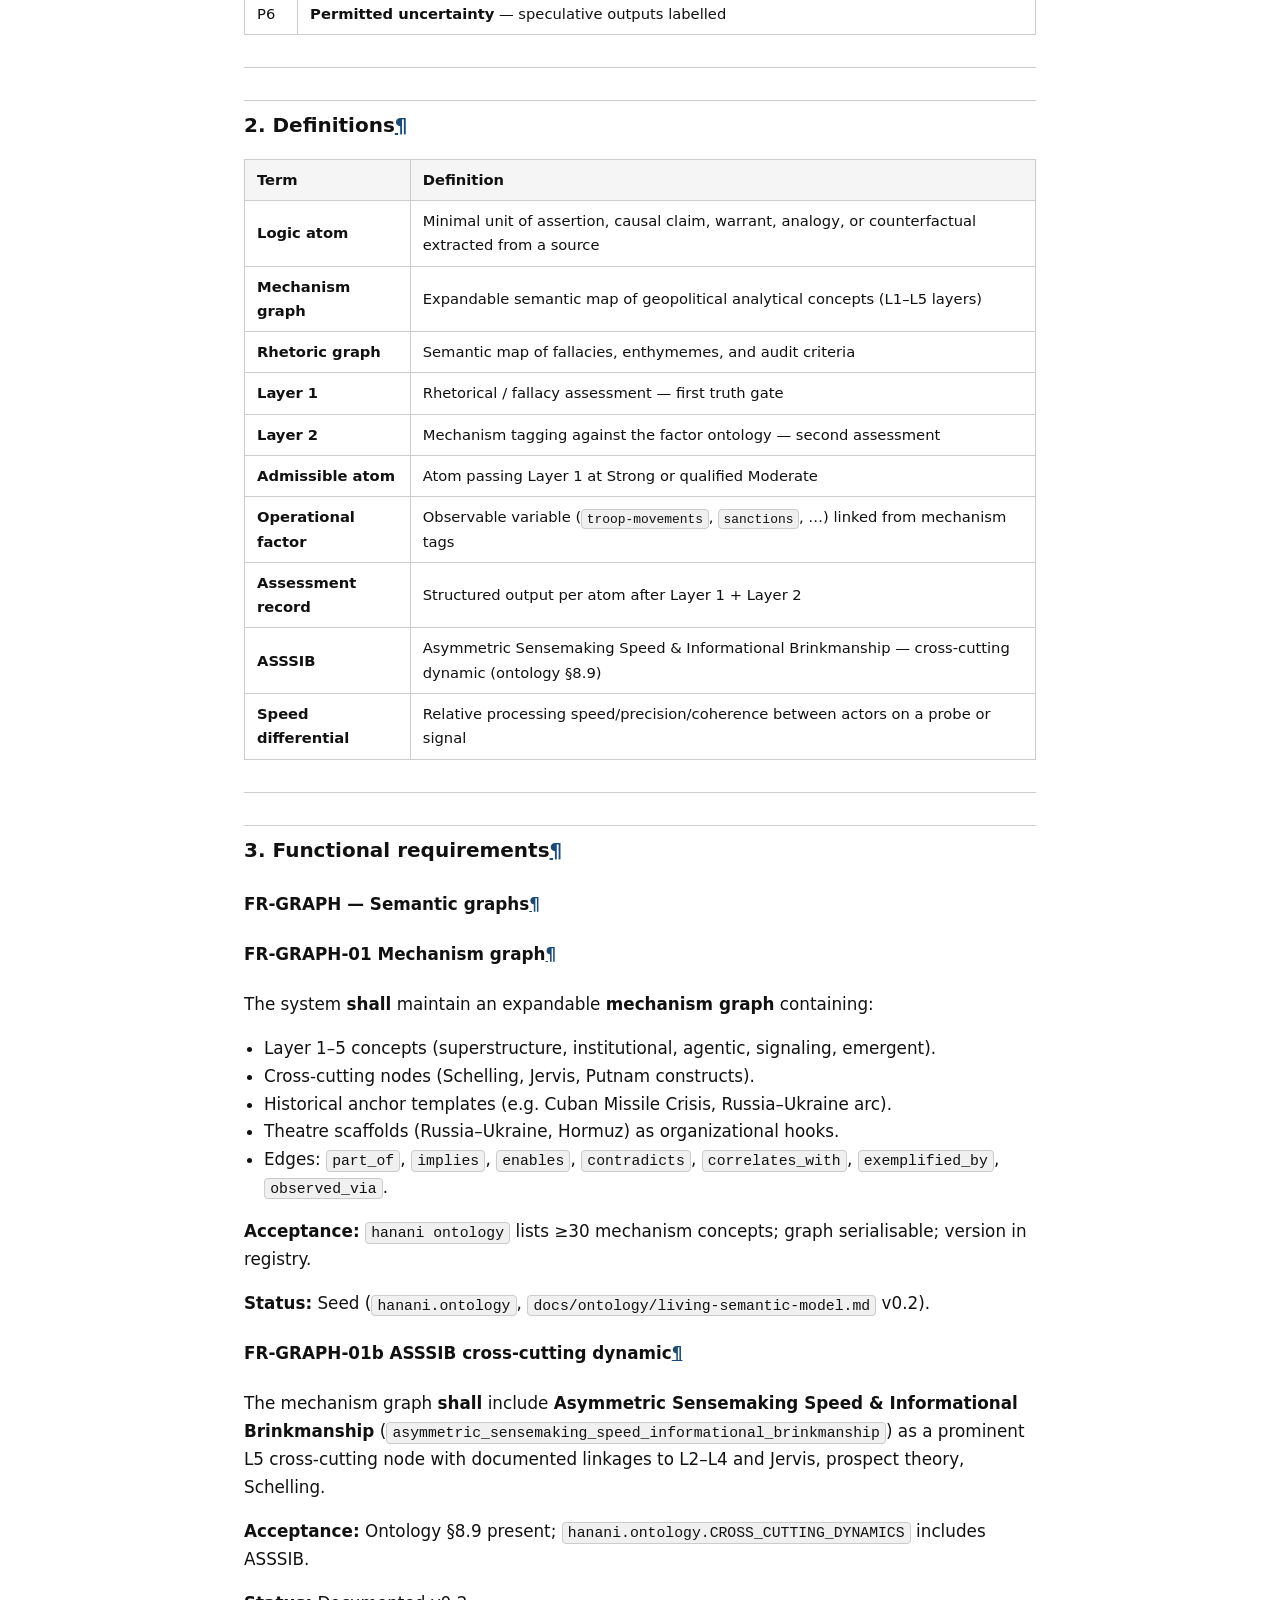
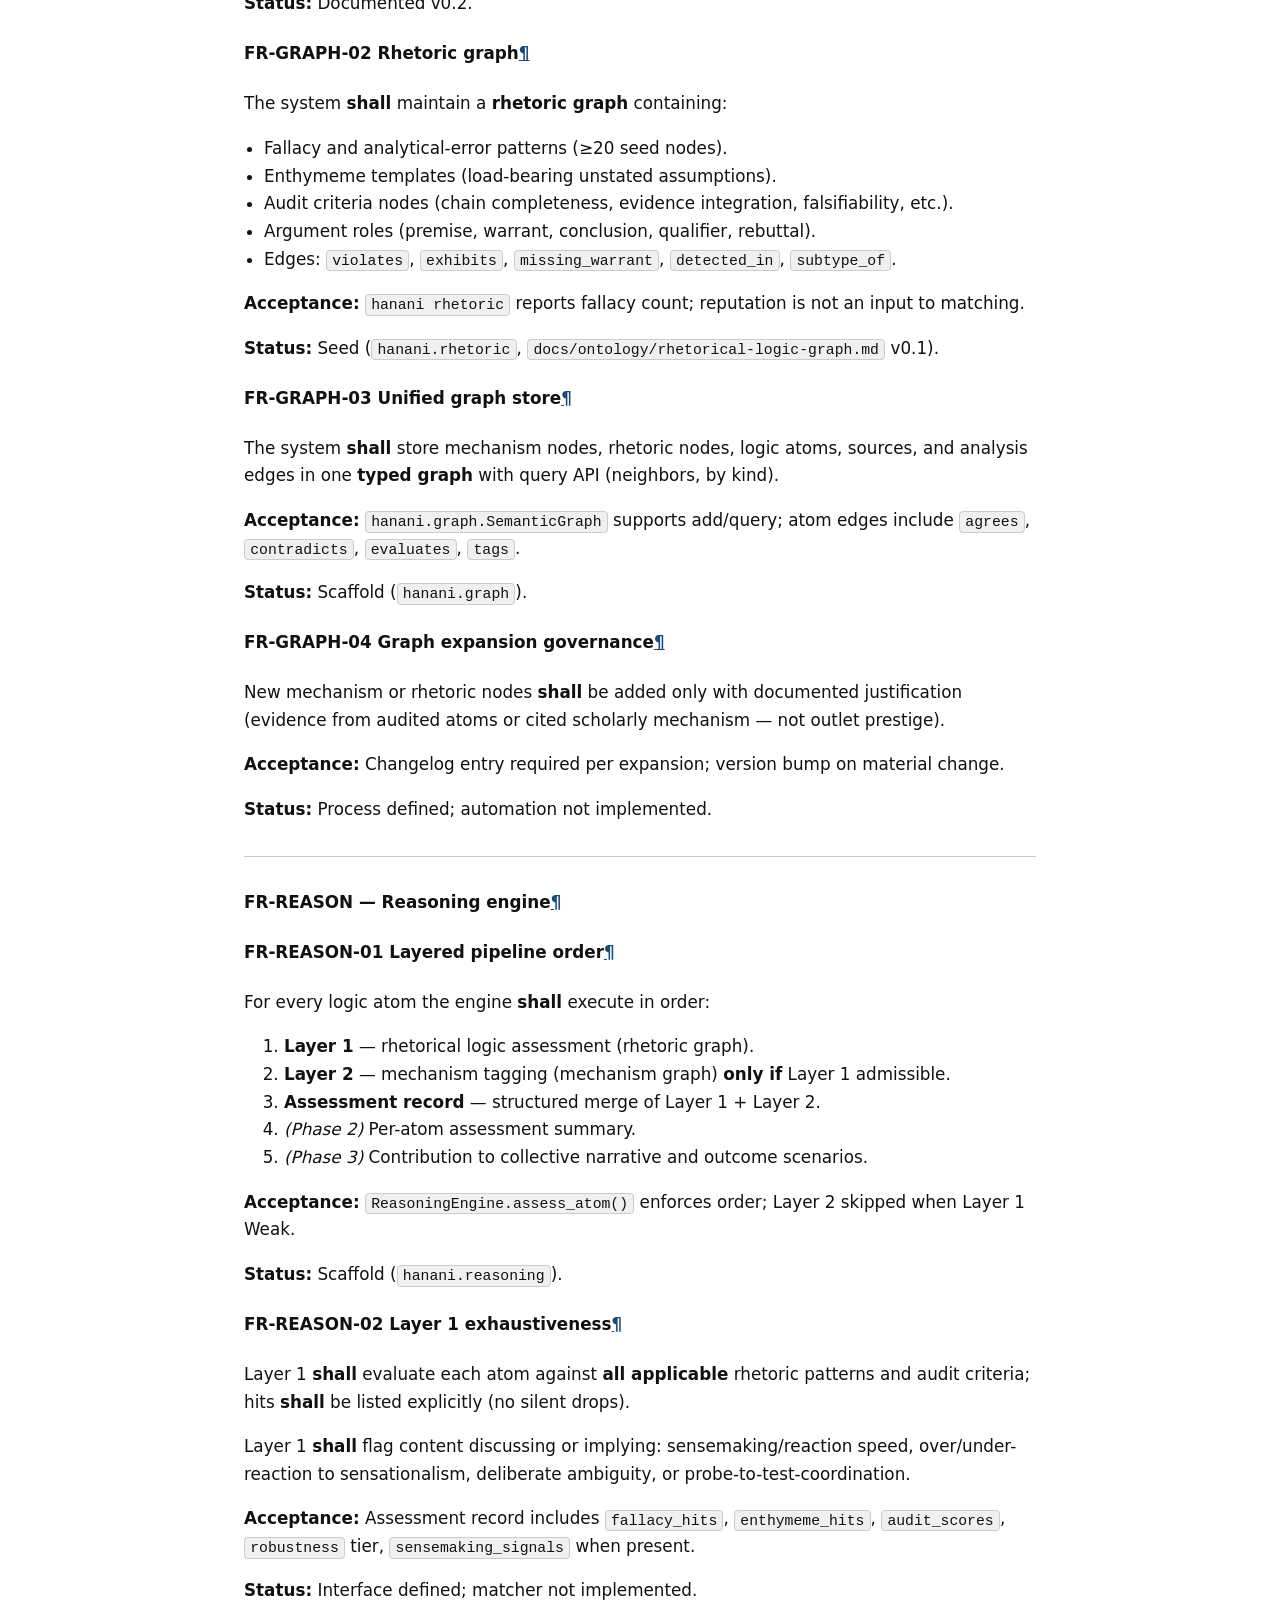
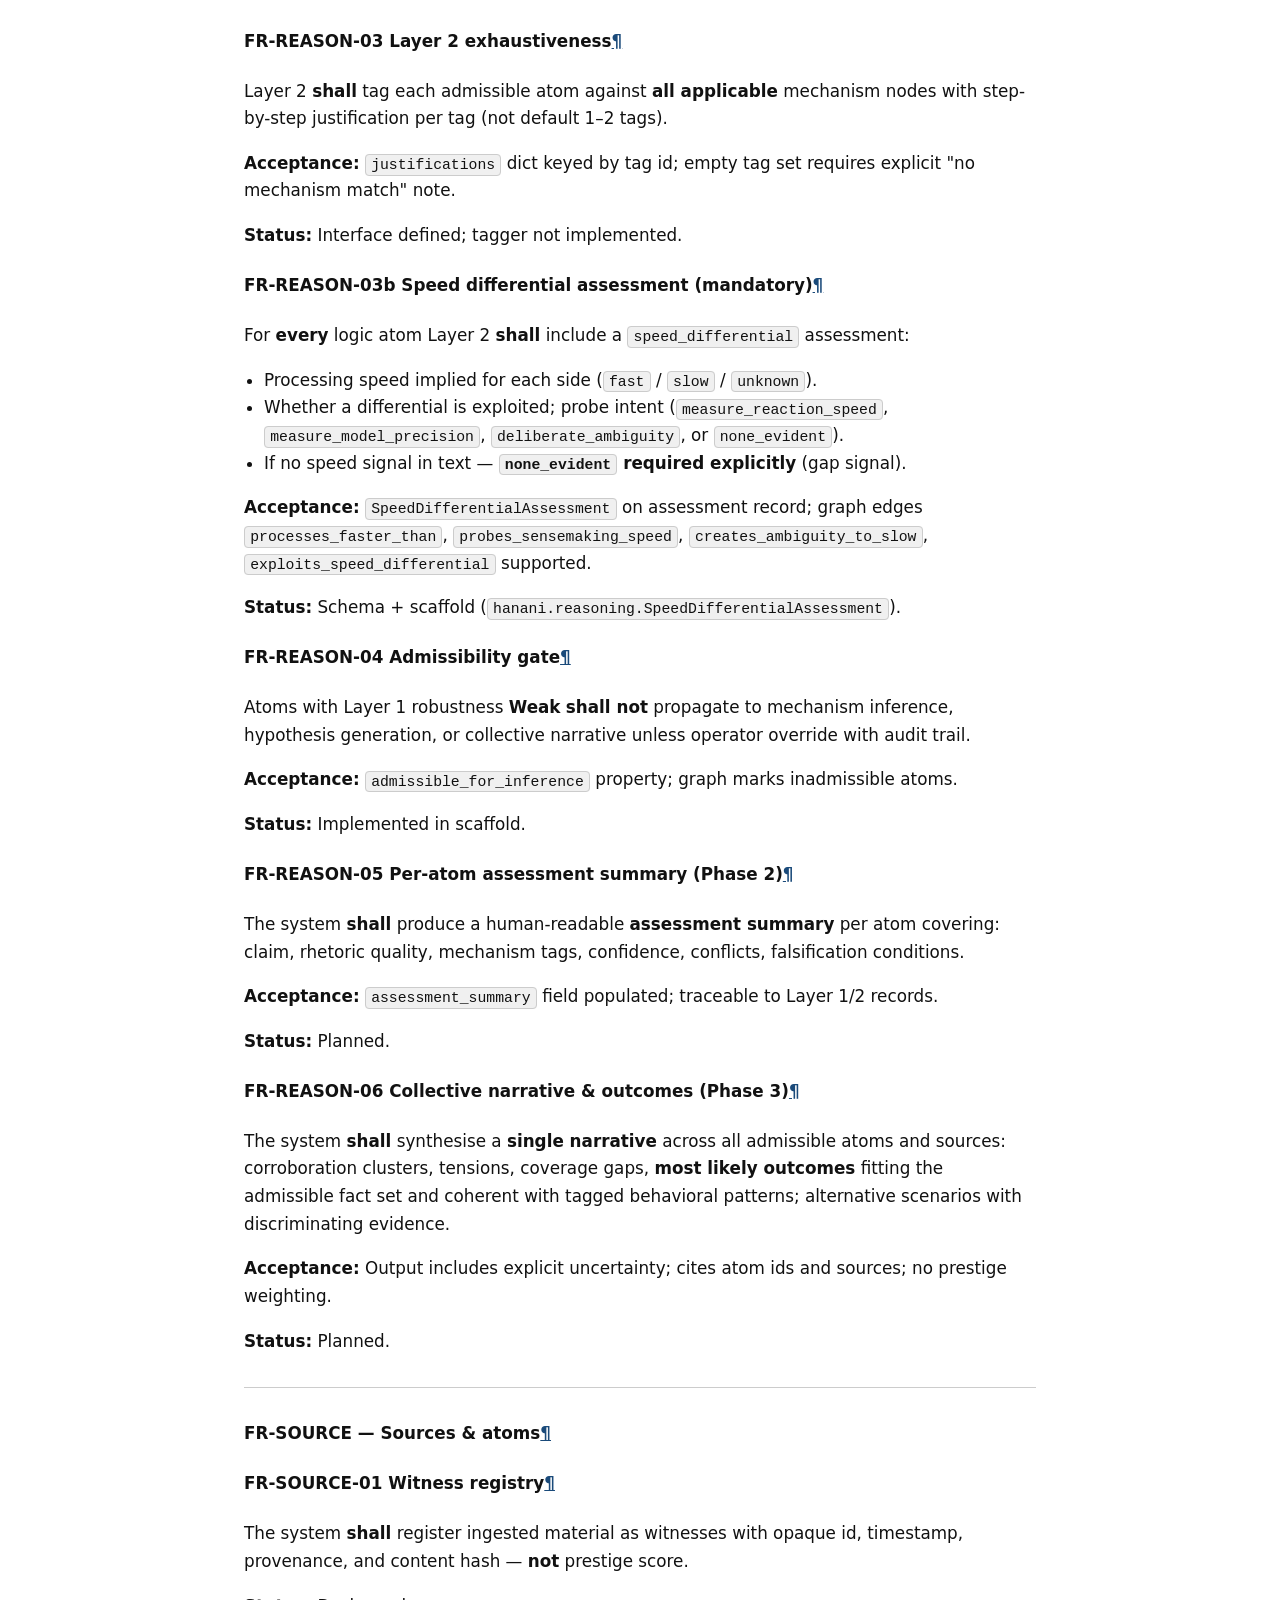
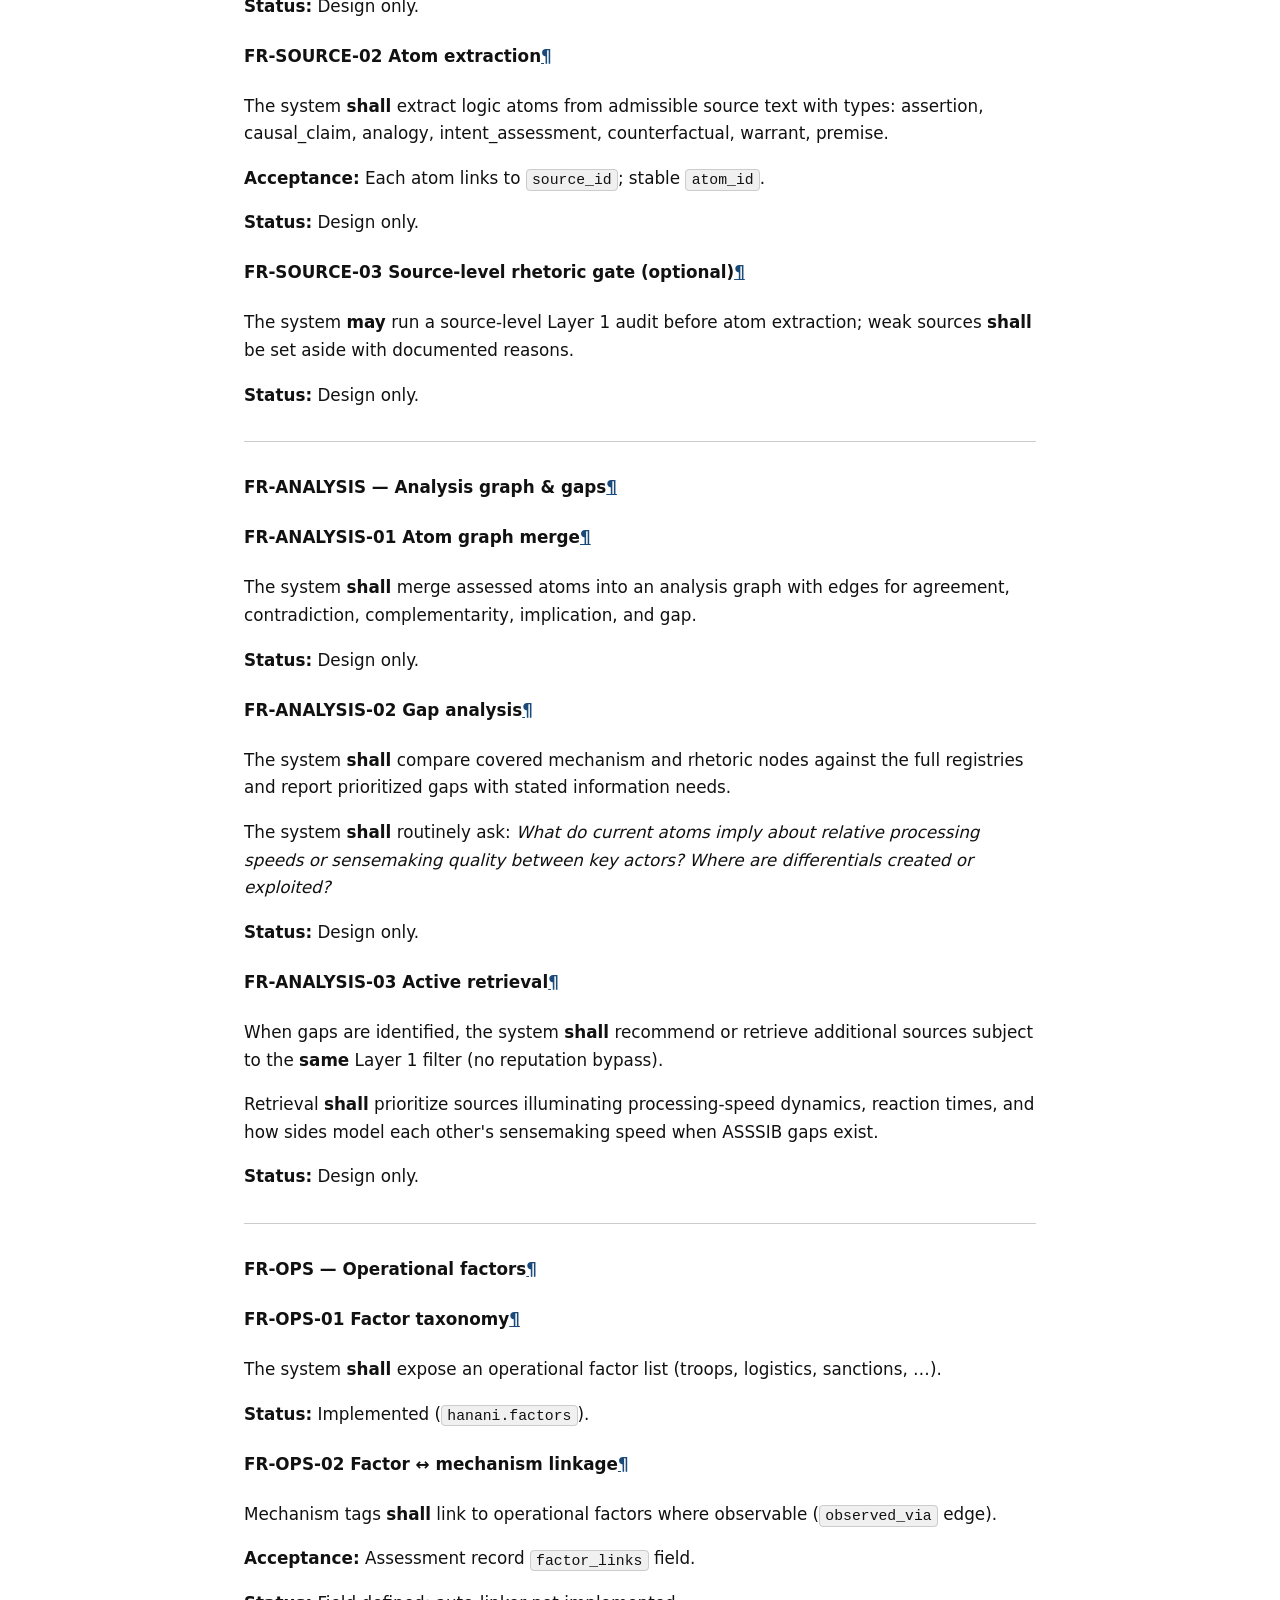
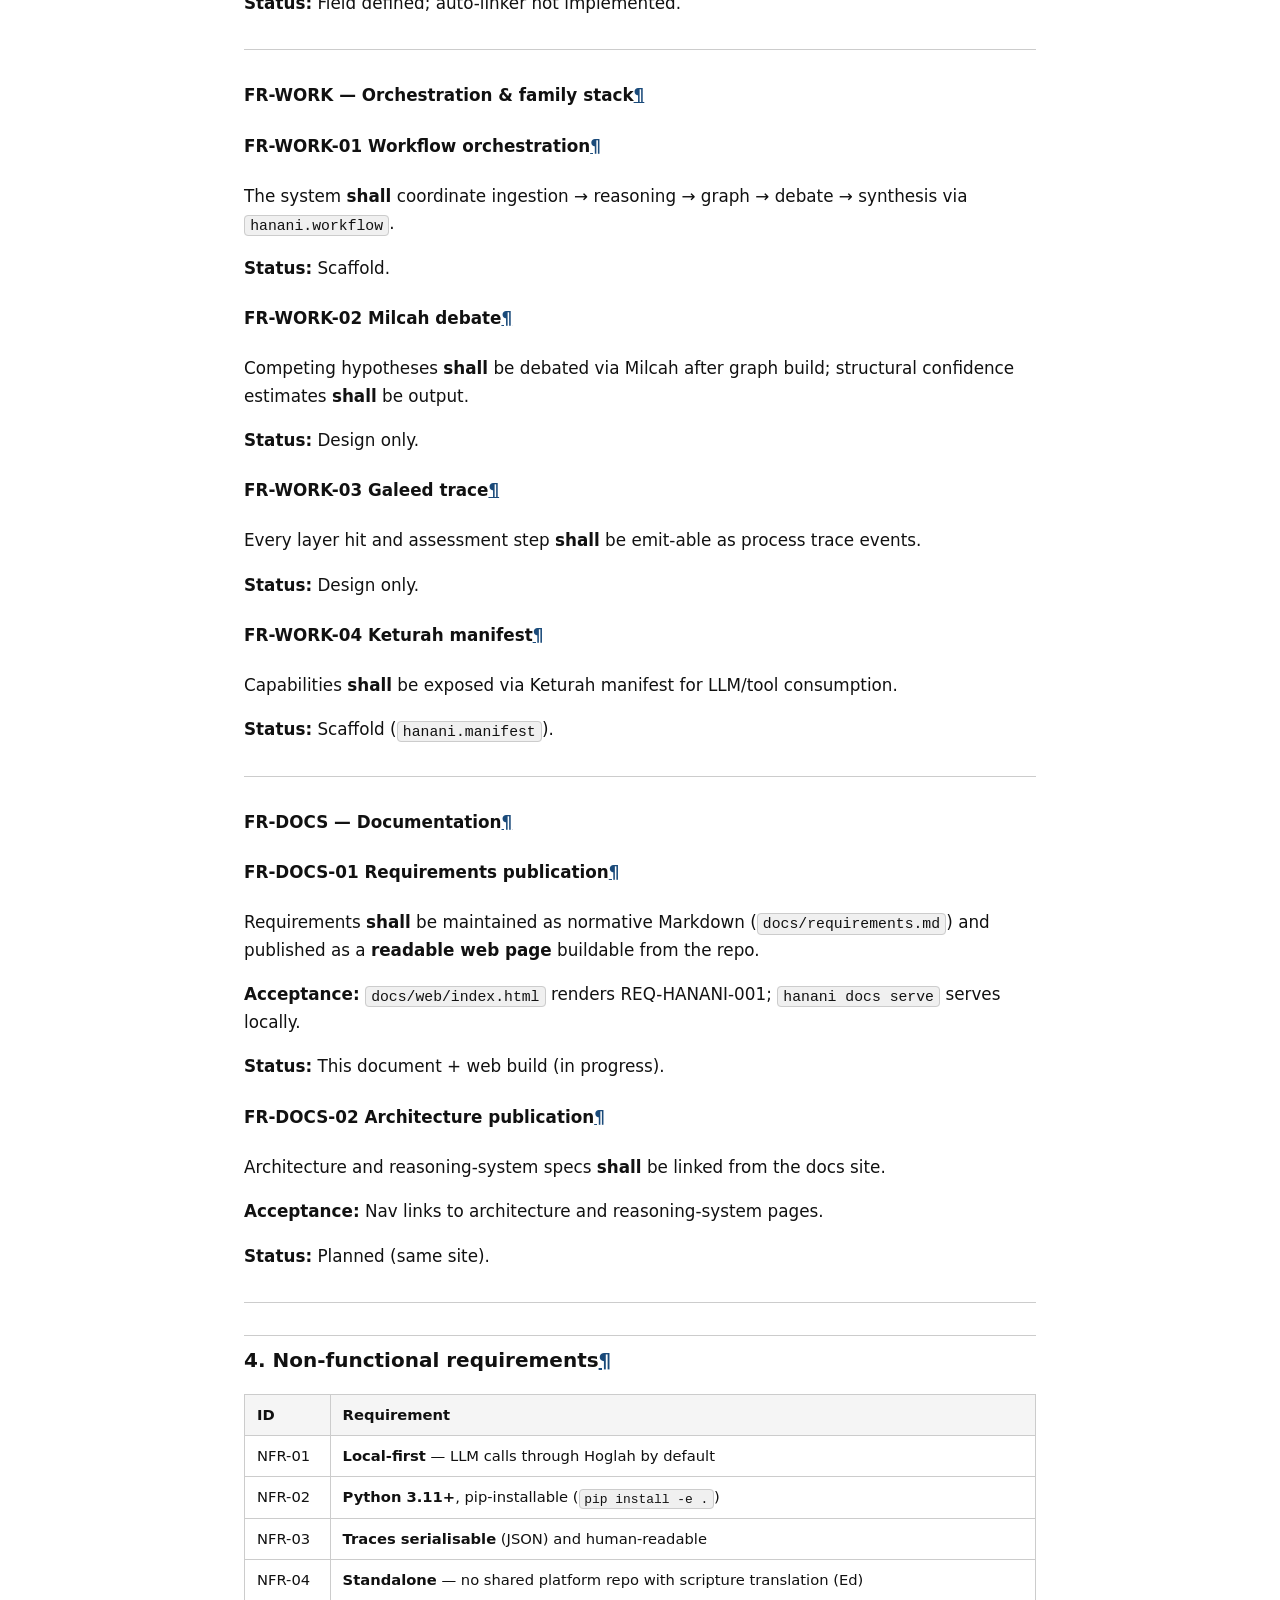
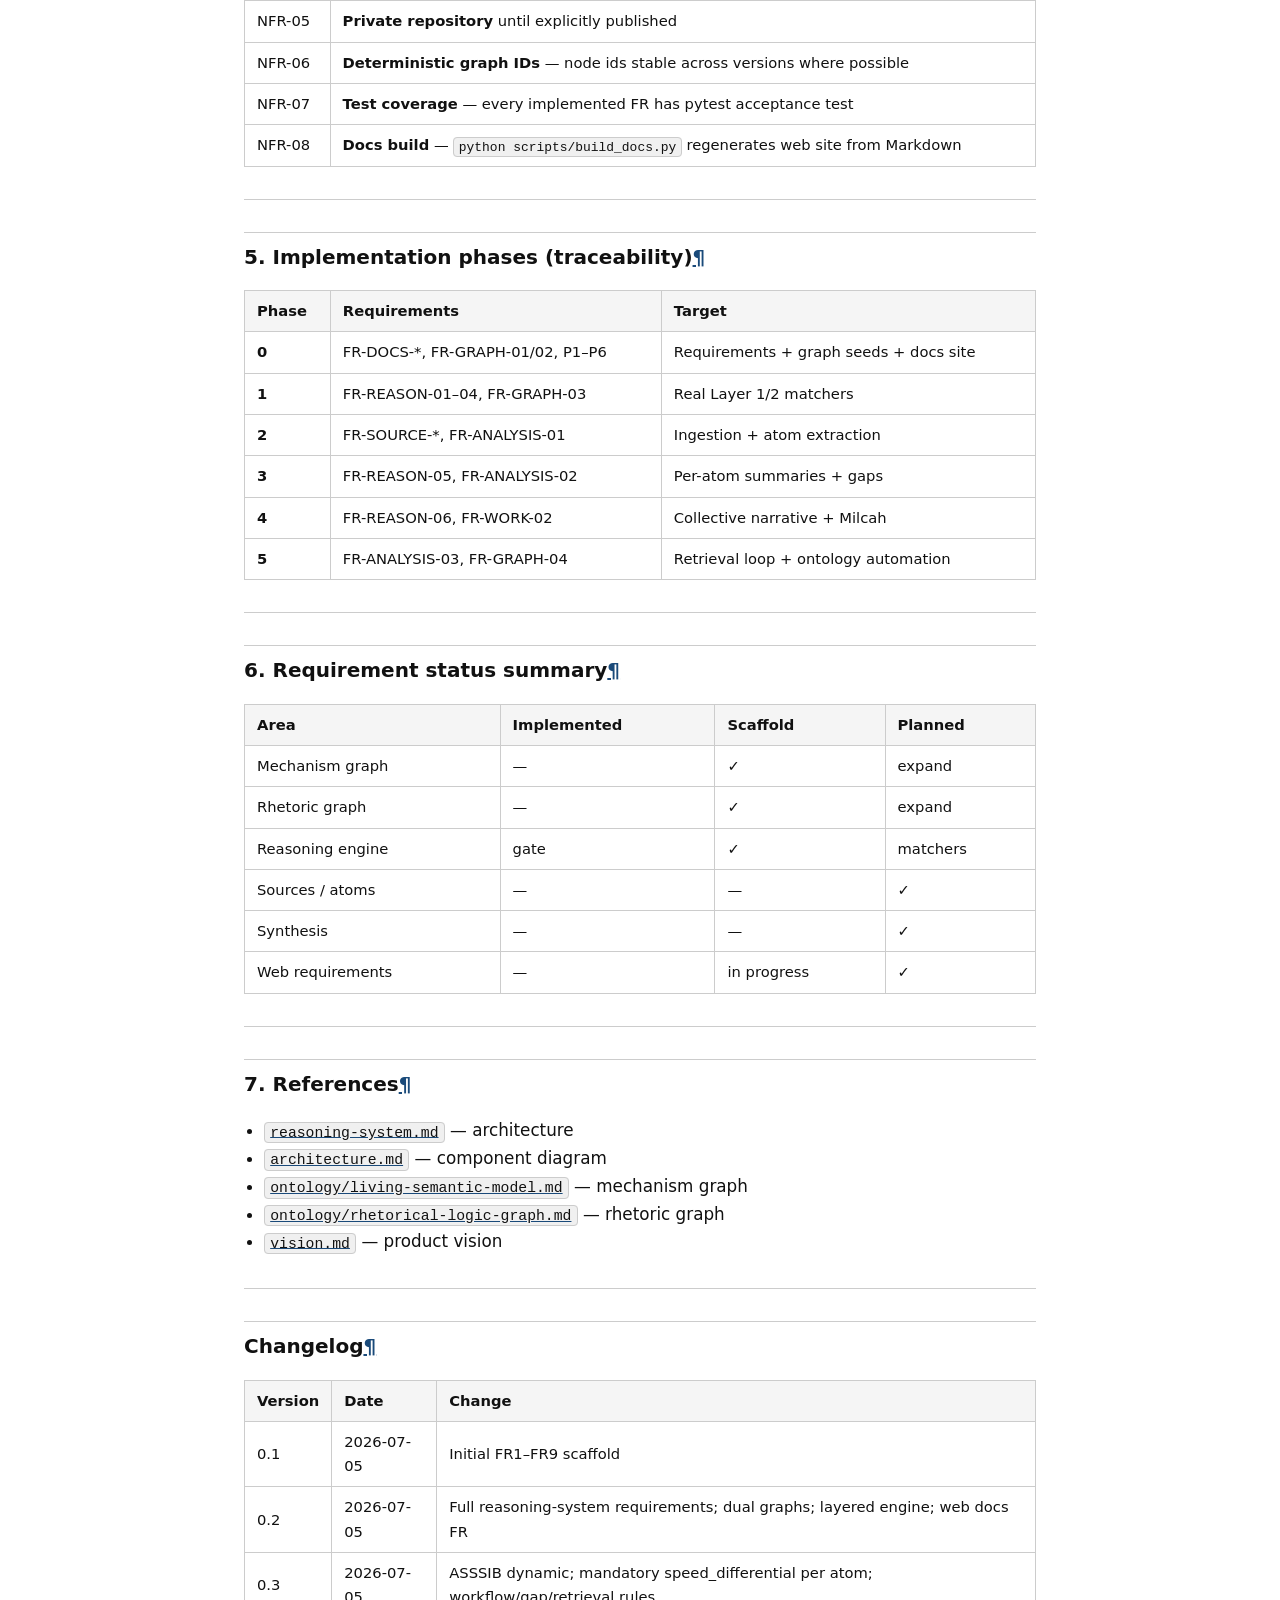
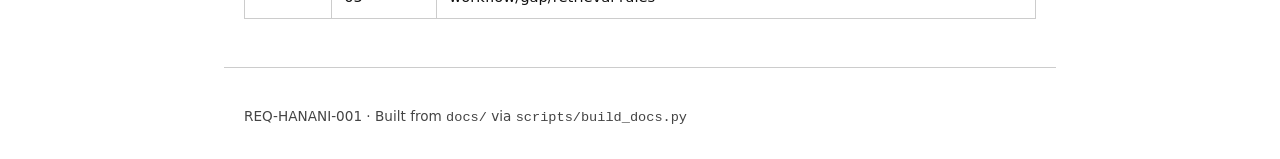
==== commit 8b72d379: "feat: integrate ASSSIB sensemaking-speed dynamic (ontology v0.2, req v0.3) Add Asymmetric Sensemakin" ====
--- a/docs/web/index.html
+++ b/docs/web/index.html
@@ -11,13 +11,13 @@
     <div class="wrap">
       <p class="eyebrow">Hanani · Geopolitical reasoning system</p>
       <h1>Requirements</h1>
-      <nav class="nav"><a href="index.html" class="active">Requirements</a><a href="architecture.html">Architecture</a><a href="reasoning-system.html">Reasoning system</a><a href="vision.html">Vision</a></nav>
+      <nav class="nav"><a href="index.html" class="active">Requirements</a><a href="architecture.html">Architecture</a><a href="reasoning-system.html">Reasoning system</a><a href="vision.html">Vision</a><a href="ontology.html">Ontology</a></nav>
     </div>
   </header>
   <main class="wrap content">
     <h1 id="hanani-system-requirements">Hanani — System Requirements<a class="headerlink" href="#hanani-system-requirements" title="Permanent link">&para;</a></h1>
 <p><strong>Document:</strong> REQ-HANANI-001<br />
-<strong>Version:</strong> 0.2<br />
+<strong>Version:</strong> 0.3
 <strong>Status:</strong> Normative — implementation shall trace to these requirements<br />
 <strong>Product:</strong> Reusable geopolitical <strong>reasoning system</strong> (not a one-off crisis analysis tool)</p>
 <hr />
@@ -129,6 +129,14 @@
 <td><strong>Assessment record</strong></td>
 <td>Structured output per atom after Layer 1 + Layer 2</td>
 </tr>
+<tr>
+<td><strong>ASSSIB</strong></td>
+<td>Asymmetric Sensemaking Speed &amp; Informational Brinkmanship — cross-cutting dynamic (ontology §8.9)</td>
+</tr>
+<tr>
+<td><strong>Speed differential</strong></td>
+<td>Relative processing speed/precision/coherence between actors on a probe or signal</td>
+</tr>
 </tbody>
 </table>
 <hr />
@@ -144,7 +152,13 @@
 <li>Edges: <code>part_of</code>, <code>implies</code>, <code>enables</code>, <code>contradicts</code>, <code>correlates_with</code>, <code>exemplified_by</code>, <code>observed_via</code>.</li>
 </ul>
 <p><strong>Acceptance:</strong> <code>hanani ontology</code> lists ≥30 mechanism concepts; graph serialisable; version in registry.</p>
-<p><strong>Status:</strong> Seed (<code>hanani.ontology</code>, <code>docs/ontology/living-semantic-model.md</code> v0.1).</p>
+<p><strong>Status:</strong> Seed (<code>hanani.ontology</code>, <code>docs/ontology/living-semantic-model.md</code> v0.2).</p>
+<h4 id="fr-graph-01b-asssib-cross-cutting-dynamic">FR-GRAPH-01b ASSSIB cross-cutting dynamic<a class="headerlink" href="#fr-graph-01b-asssib-cross-cutting-dynamic" title="Permanent link">&para;</a></h4>
+<p>The mechanism graph <strong>shall</strong> include <strong>Asymmetric Sensemaking Speed &amp; Informational
+Brinkmanship</strong> (<code>asymmetric_sensemaking_speed_informational_brinkmanship</code>) as a prominent
+L5 cross-cutting node with documented linkages to L2–L4 and Jervis, prospect theory, Schelling.</p>
+<p><strong>Acceptance:</strong> Ontology §8.9 present; <code>hanani.ontology.CROSS_CUTTING_DYNAMICS</code> includes ASSSIB.</p>
+<p><strong>Status:</strong> Documented v0.2.</p>
 <h4 id="fr-graph-02-rhetoric-graph">FR-GRAPH-02 Rhetoric graph<a class="headerlink" href="#fr-graph-02-rhetoric-graph" title="Permanent link">&para;</a></h4>
 <p>The system <strong>shall</strong> maintain a <strong>rhetoric graph</strong> containing:</p>
 <ul>
@@ -182,13 +196,28 @@
 <h4 id="fr-reason-02-layer-1-exhaustiveness">FR-REASON-02 Layer 1 exhaustiveness<a class="headerlink" href="#fr-reason-02-layer-1-exhaustiveness" title="Permanent link">&para;</a></h4>
 <p>Layer 1 <strong>shall</strong> evaluate each atom against <strong>all applicable</strong> rhetoric patterns and audit
 criteria; hits <strong>shall</strong> be listed explicitly (no silent drops).</p>
-<p><strong>Acceptance:</strong> Assessment record includes <code>fallacy_hits</code>, <code>enthymeme_hits</code>, <code>audit_scores</code>, <code>robustness</code> tier.</p>
+<p>Layer 1 <strong>shall</strong> flag content discussing or implying: sensemaking/reaction speed,
+over/under-reaction to sensationalism, deliberate ambiguity, or probe-to-test-coordination.</p>
+<p><strong>Acceptance:</strong> Assessment record includes <code>fallacy_hits</code>, <code>enthymeme_hits</code>, <code>audit_scores</code>,
+<code>robustness</code> tier, <code>sensemaking_signals</code> when present.</p>
 <p><strong>Status:</strong> Interface defined; matcher not implemented.</p>
 <h4 id="fr-reason-03-layer-2-exhaustiveness">FR-REASON-03 Layer 2 exhaustiveness<a class="headerlink" href="#fr-reason-03-layer-2-exhaustiveness" title="Permanent link">&para;</a></h4>
 <p>Layer 2 <strong>shall</strong> tag each admissible atom against <strong>all applicable</strong> mechanism nodes with
 step-by-step justification per tag (not default 1–2 tags).</p>
 <p><strong>Acceptance:</strong> <code>justifications</code> dict keyed by tag id; empty tag set requires explicit "no mechanism match" note.</p>
 <p><strong>Status:</strong> Interface defined; tagger not implemented.</p>
+<h4 id="fr-reason-03b-speed-differential-assessment-mandatory">FR-REASON-03b Speed differential assessment (mandatory)<a class="headerlink" href="#fr-reason-03b-speed-differential-assessment-mandatory" title="Permanent link">&para;</a></h4>
+<p>For <strong>every</strong> logic atom Layer 2 <strong>shall</strong> include a <code>speed_differential</code> assessment:</p>
+<ul>
+<li>Processing speed implied for each side (<code>fast</code> / <code>slow</code> / <code>unknown</code>).</li>
+<li>Whether a differential is exploited; probe intent (<code>measure_reaction_speed</code>,
+  <code>measure_model_precision</code>, <code>deliberate_ambiguity</code>, or <code>none_evident</code>).</li>
+<li>If no speed signal in text — <strong><code>none_evident</code> required explicitly</strong> (gap signal).</li>
+</ul>
+<p><strong>Acceptance:</strong> <code>SpeedDifferentialAssessment</code> on assessment record; graph edges
+<code>processes_faster_than</code>, <code>probes_sensemaking_speed</code>, <code>creates_ambiguity_to_slow</code>,
+<code>exploits_speed_differential</code> supported.</p>
+<p><strong>Status:</strong> Schema + scaffold (<code>hanani.reasoning.SpeedDifferentialAssessment</code>).</p>
 <h4 id="fr-reason-04-admissibility-gate">FR-REASON-04 Admissibility gate<a class="headerlink" href="#fr-reason-04-admissibility-gate" title="Permanent link">&para;</a></h4>
 <p>Atoms with Layer 1 robustness <strong>Weak</strong> <strong>shall not</strong> propagate to mechanism inference,
 hypothesis generation, or collective narrative unless operator override with audit trail.</p>
@@ -229,10 +258,14 @@
 <h4 id="fr-analysis-02-gap-analysis">FR-ANALYSIS-02 Gap analysis<a class="headerlink" href="#fr-analysis-02-gap-analysis" title="Permanent link">&para;</a></h4>
 <p>The system <strong>shall</strong> compare covered mechanism and rhetoric nodes against the full registries
 and report prioritized gaps with stated information needs.</p>
+<p>The system <strong>shall</strong> routinely ask: <em>What do current atoms imply about relative processing
+speeds or sensemaking quality between key actors? Where are differentials created or exploited?</em></p>
 <p><strong>Status:</strong> Design only.</p>
 <h4 id="fr-analysis-03-active-retrieval">FR-ANALYSIS-03 Active retrieval<a class="headerlink" href="#fr-analysis-03-active-retrieval" title="Permanent link">&para;</a></h4>
 <p>When gaps are identified, the system <strong>shall</strong> recommend or retrieve additional sources
 subject to the <strong>same</strong> Layer 1 filter (no reputation bypass).</p>
+<p>Retrieval <strong>shall</strong> prioritize sources illuminating processing-speed dynamics, reaction times,
+and how sides model each other's sensemaking speed when ASSSIB gaps exist.</p>
 <p><strong>Status:</strong> Design only.</p>
 <hr />
 <h3 id="fr-ops-operational-factors">FR-OPS — Operational factors<a class="headerlink" href="#fr-ops-operational-factors" title="Permanent link">&para;</a></h3>
@@ -437,6 +470,11 @@
 <td>2026-07-05</td>
 <td>Full reasoning-system requirements; dual graphs; layered engine; web docs FR</td>
 </tr>
+<tr>
+<td>0.3</td>
+<td>2026-07-05</td>
+<td>ASSSIB dynamic; mandatory speed_differential per atom; workflow/gap/retrieval rules</td>
+</tr>
 </tbody>
 </table>
   </main>
--- a/docs/web/style.css
+++ b/docs/web/style.css
@@ -1,12 +1,11 @@
 :root {
-  --bg: #0f1419;
-  --surface: #1a2332;
-  --text: #e7ecf3;
-  --muted: #8b9cb3;
-  --accent: #5b9fd4;
-  --accent-dim: #3d6f94;
-  --border: #2a3548;
-  --code-bg: #121a24;
+  --bg: #ffffff;
+  --surface: #f5f5f5;
+  --text: #111111;
+  --muted: #444444;
+  --accent: #1a4a7a;
+  --border: #cccccc;
+  --code-bg: #f0f0f0;
 }
 
 * {
@@ -47,6 +46,7 @@
   margin: 0 0 1rem;
   font-size: 1.85rem;
   font-weight: 600;
+  color: var(--text);
 }
 
 .nav {
@@ -65,13 +65,14 @@
 
 .nav a:hover,
 .nav a.active {
-  color: var(--accent);
-  border-bottom-color: var(--accent);
+  color: var(--text);
+  border-bottom-color: var(--text);
 }
 
 .content h1 {
   font-size: 1.6rem;
   margin-top: 2rem;
+  color: var(--text);
 }
 
 .content h2 {
@@ -79,7 +80,7 @@
   margin-top: 2rem;
   padding-top: 0.5rem;
   border-top: 1px solid var(--border);
-  color: var(--accent);
+  color: var(--text);
 }
 
 .content h3 {
@@ -101,12 +102,15 @@
   font-family: ui-monospace, "Cascadia Code", monospace;
   font-size: 0.88em;
   background: var(--code-bg);
+  color: var(--text);
   padding: 0.12em 0.35em;
   border-radius: 4px;
+  border: 1px solid var(--border);
 }
 
 .content pre {
   background: var(--code-bg);
+  color: var(--text);
   border: 1px solid var(--border);
   border-radius: 8px;
   padding: 1rem;
@@ -126,11 +130,12 @@
   border: 1px solid var(--border);
   padding: 0.5rem 0.75rem;
   text-align: left;
+  color: var(--text);
 }
 
 .content th {
   background: var(--surface);
-  color: var(--accent);
+  font-weight: 600;
 }
 
 .content hr {
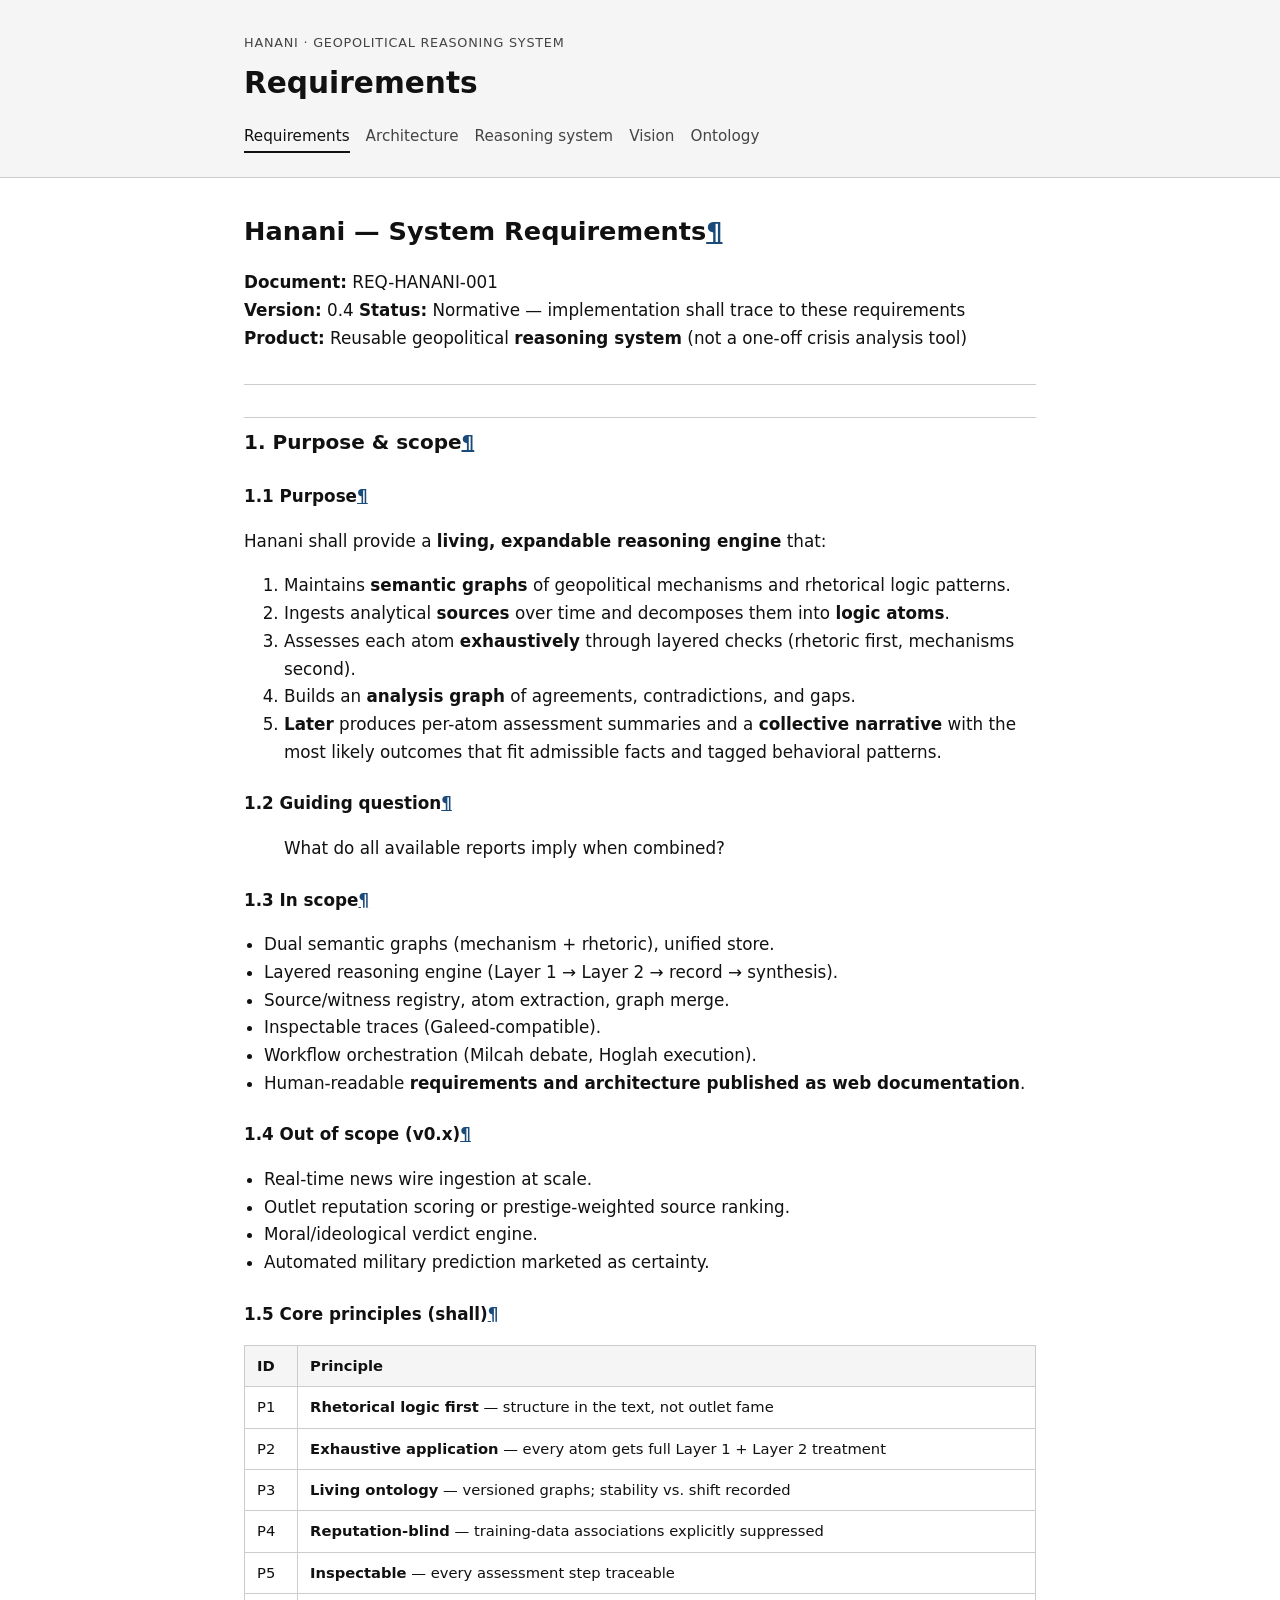
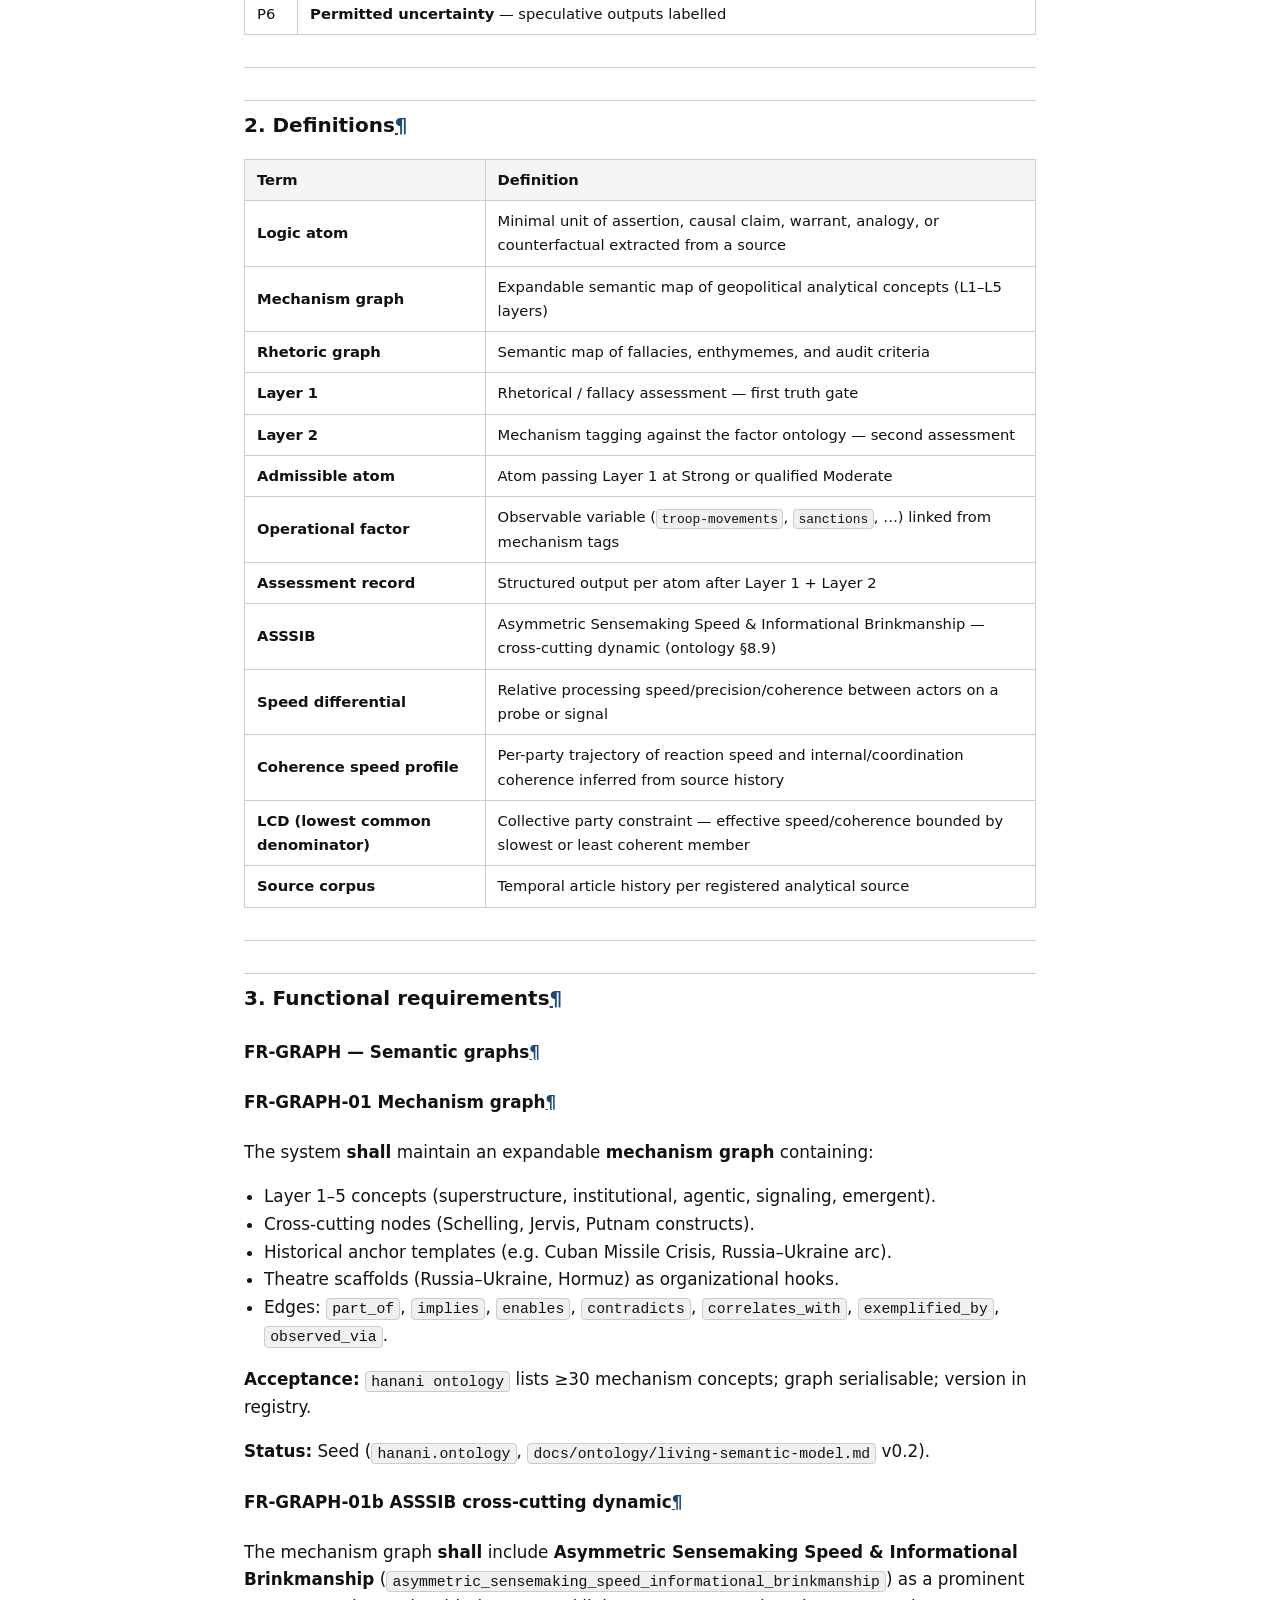
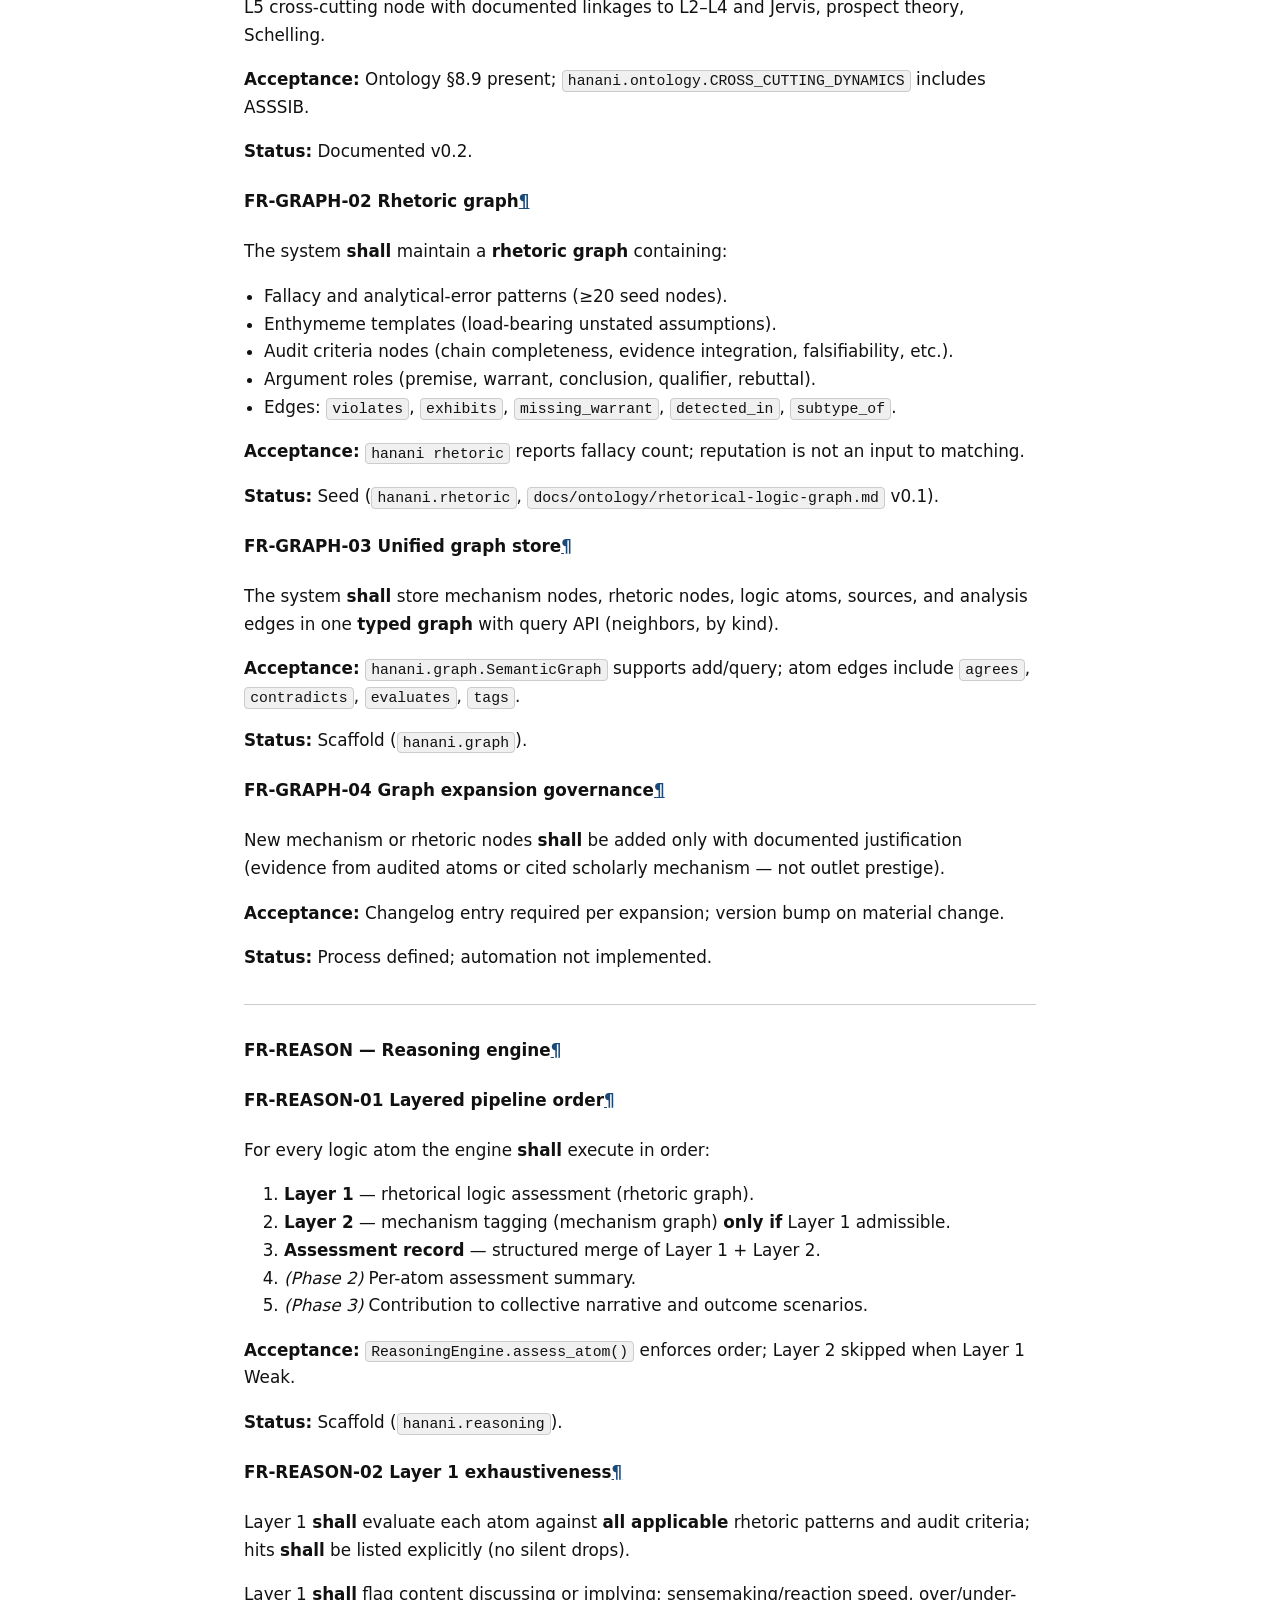
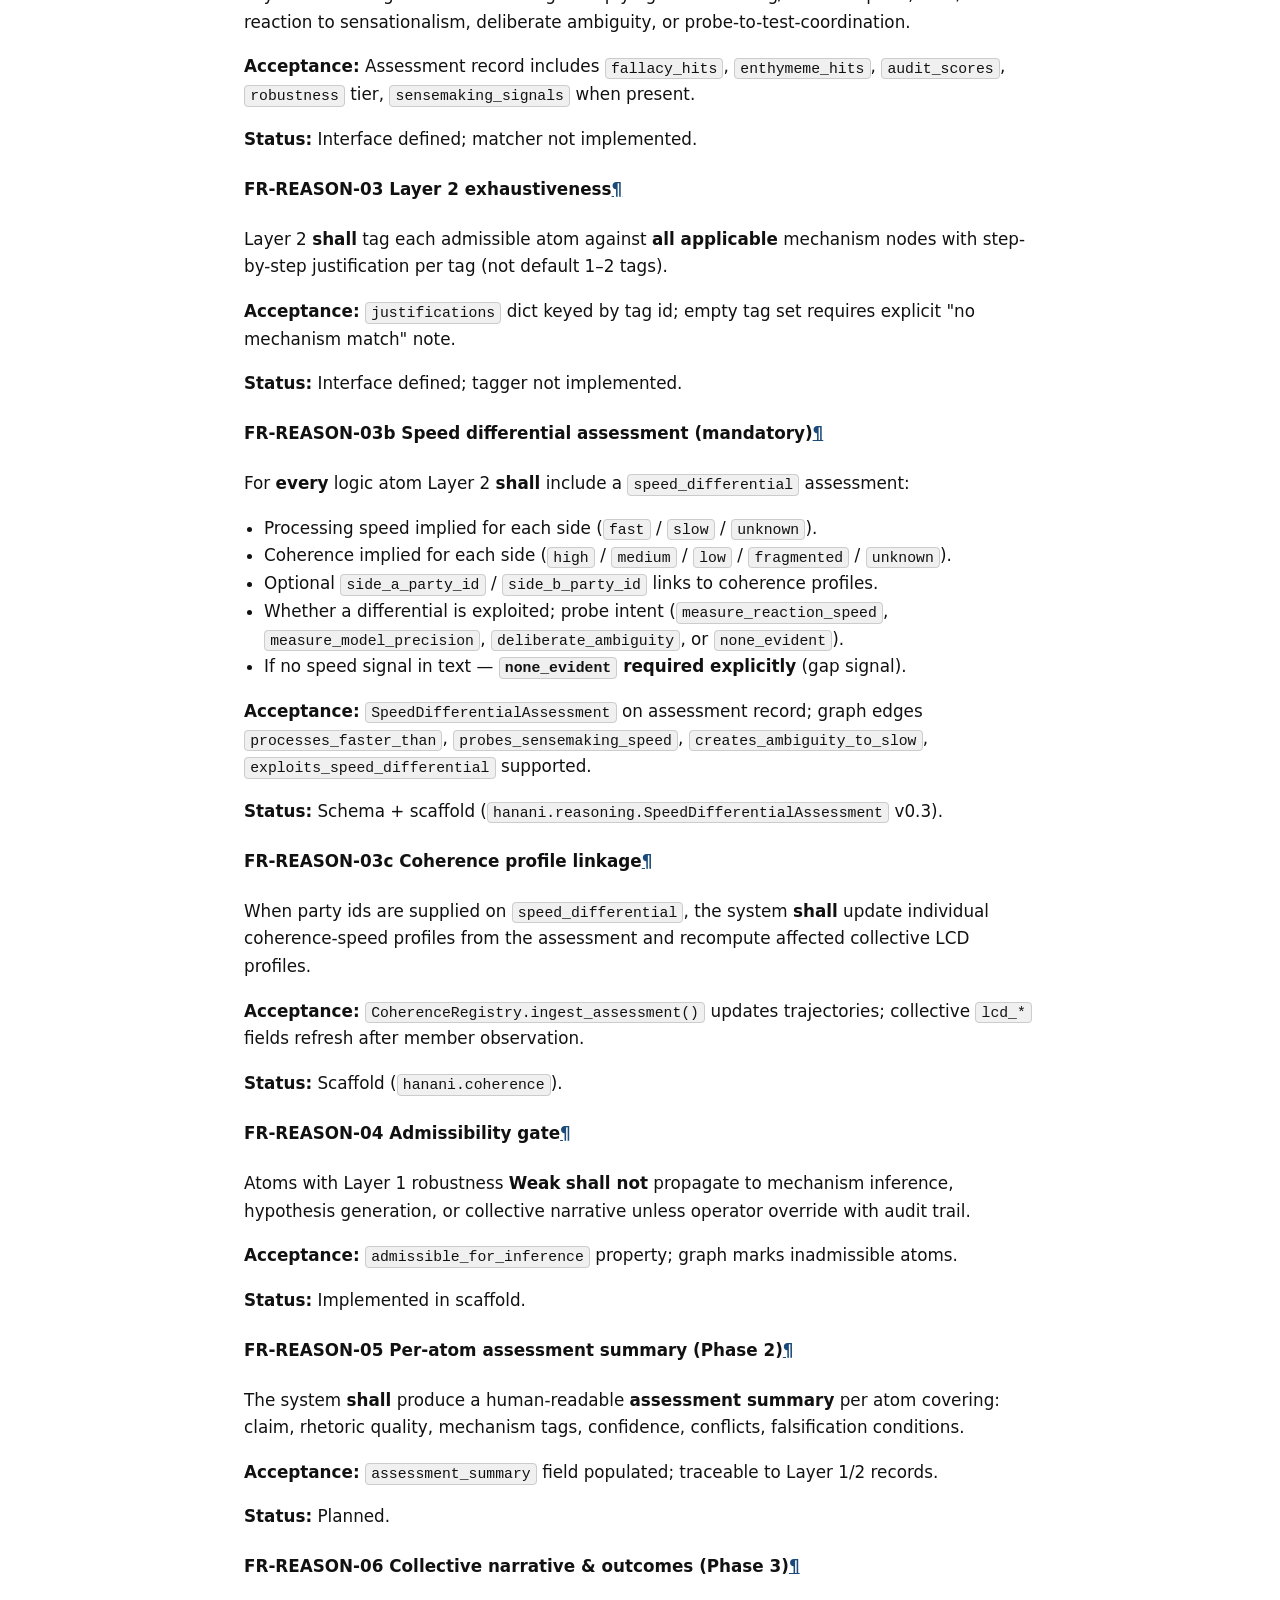
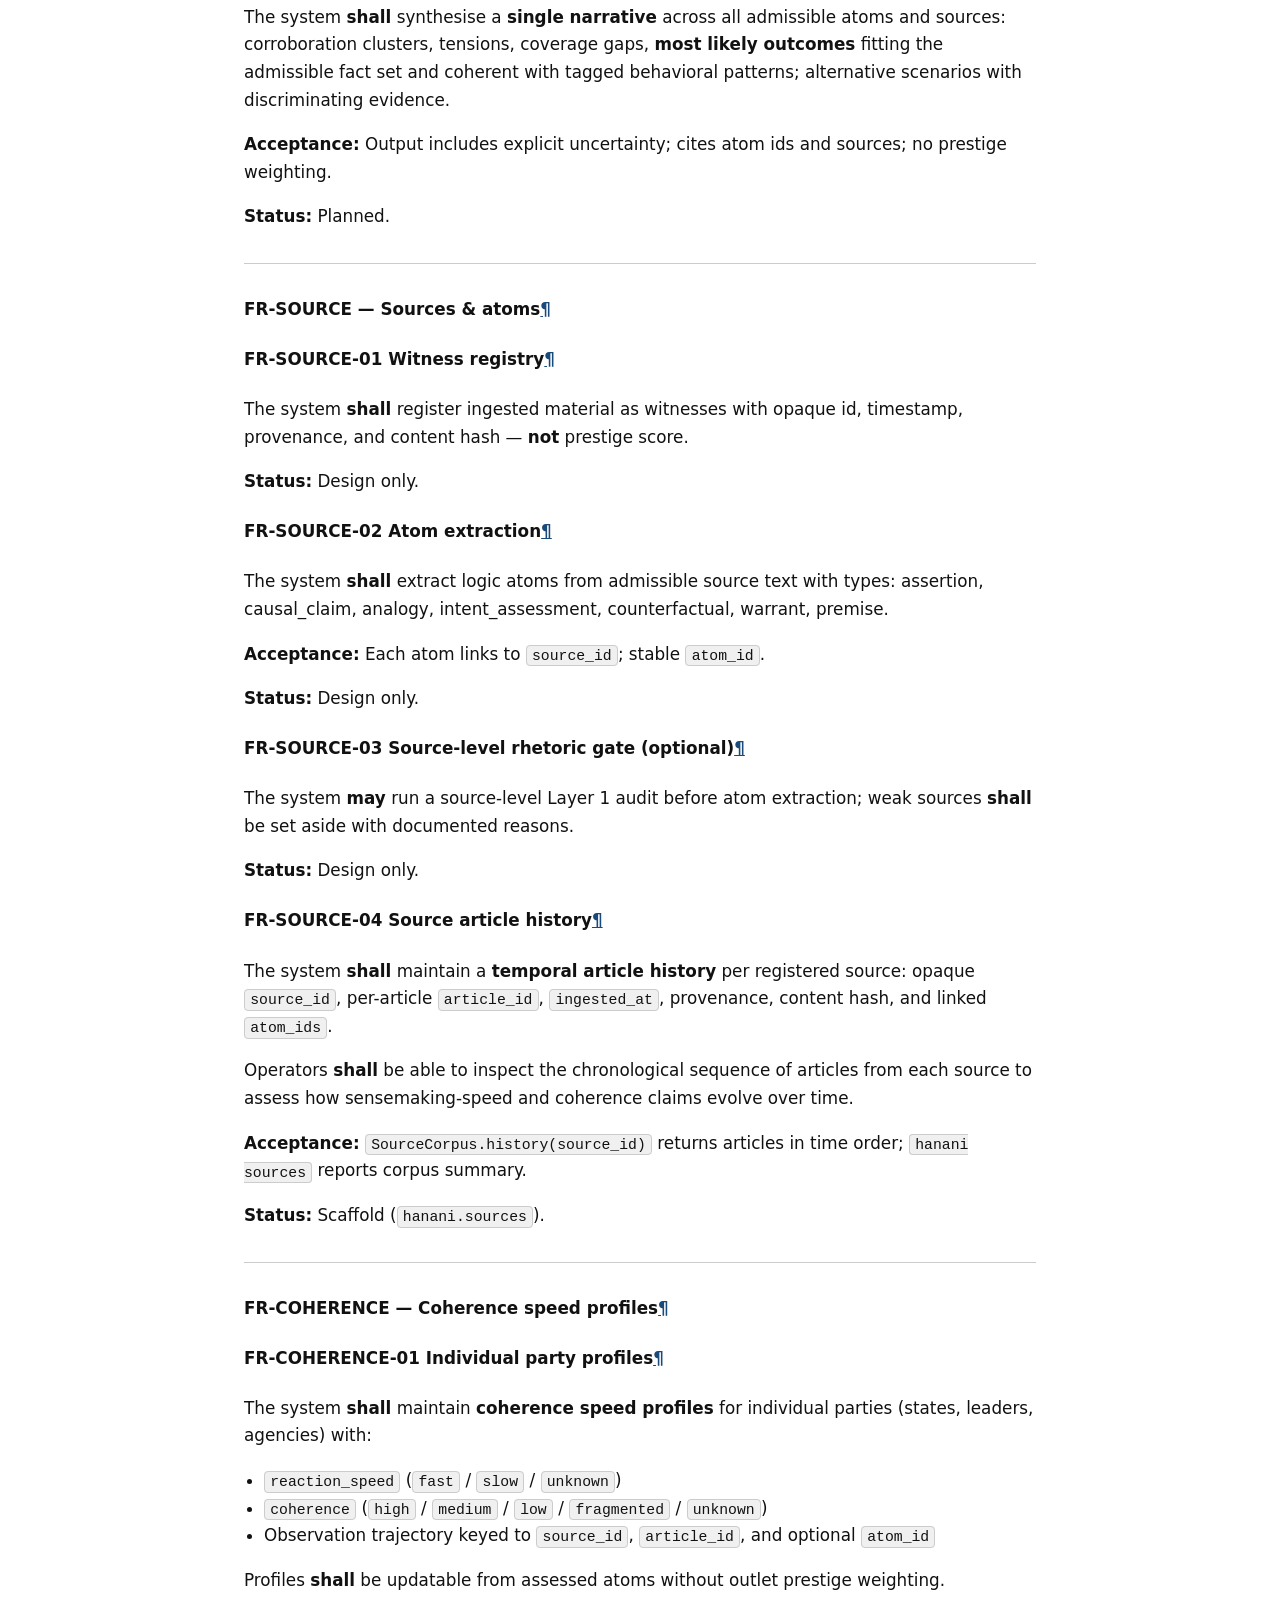
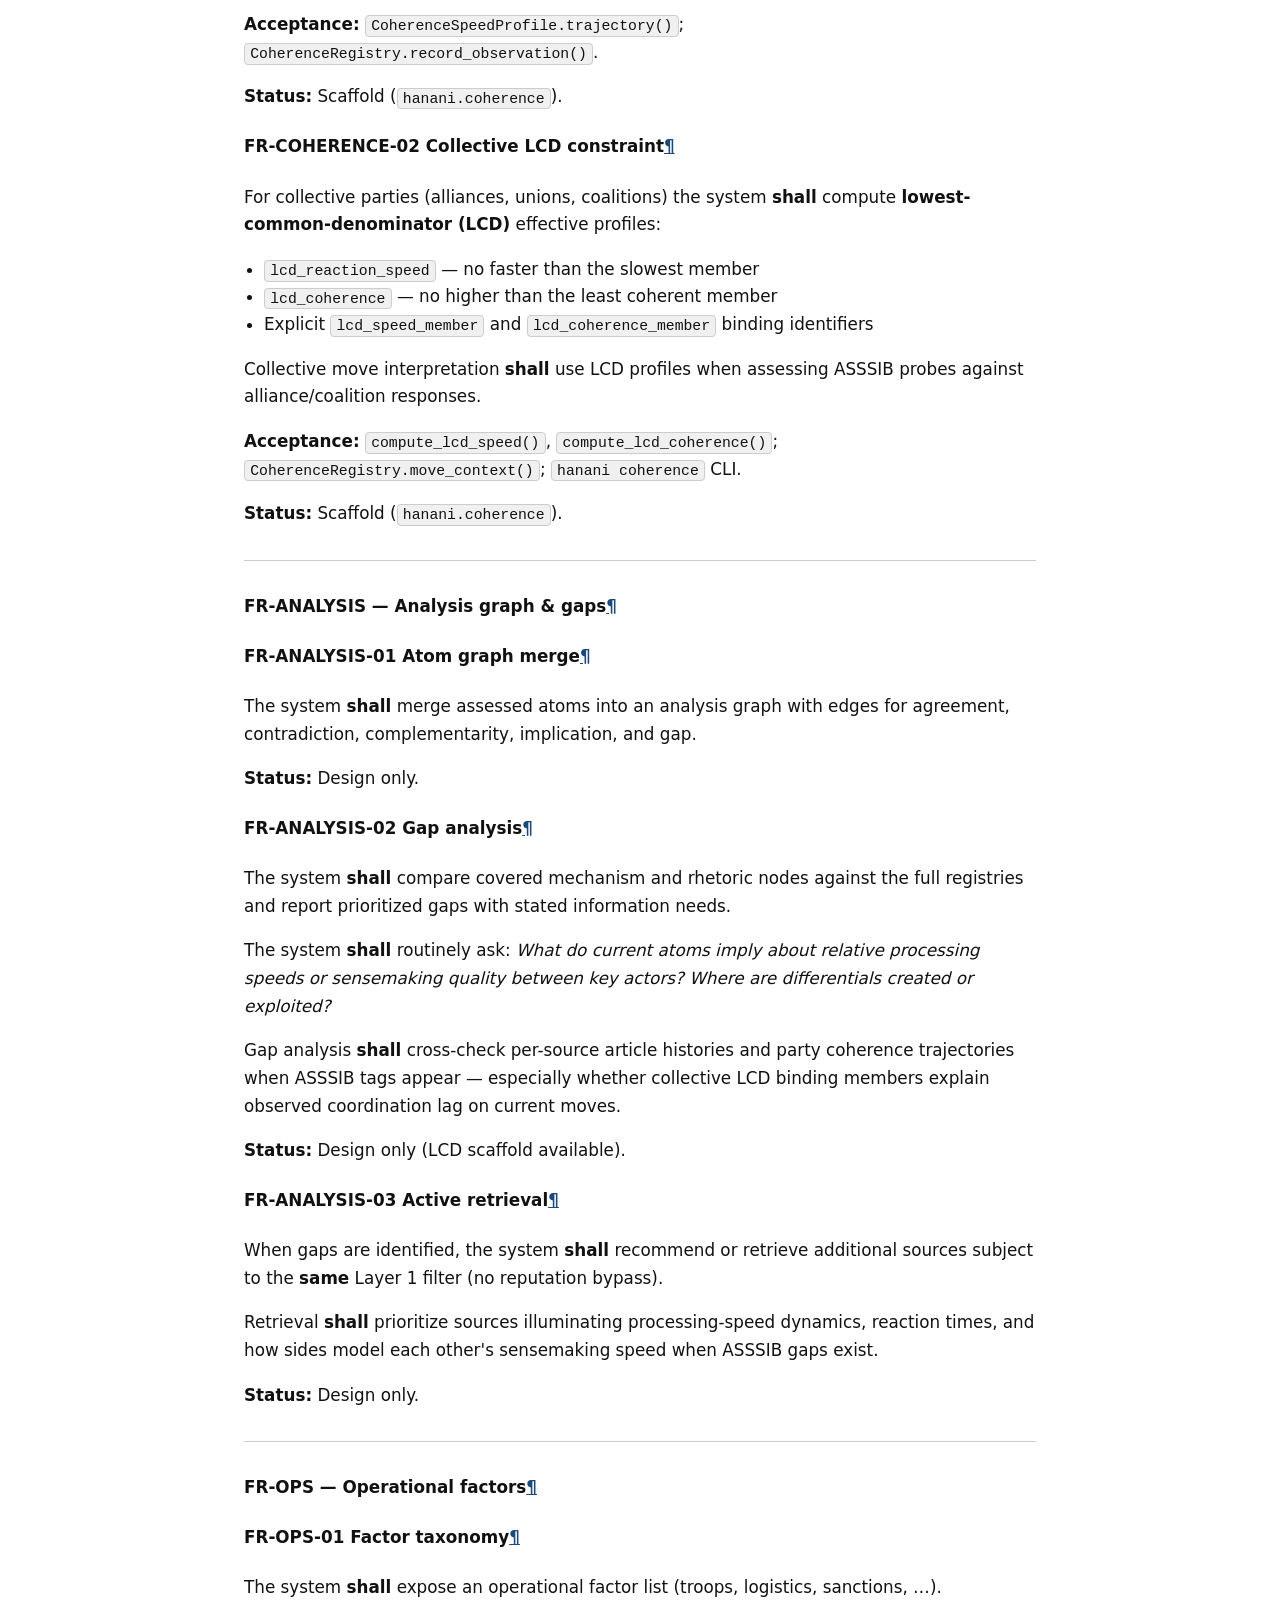
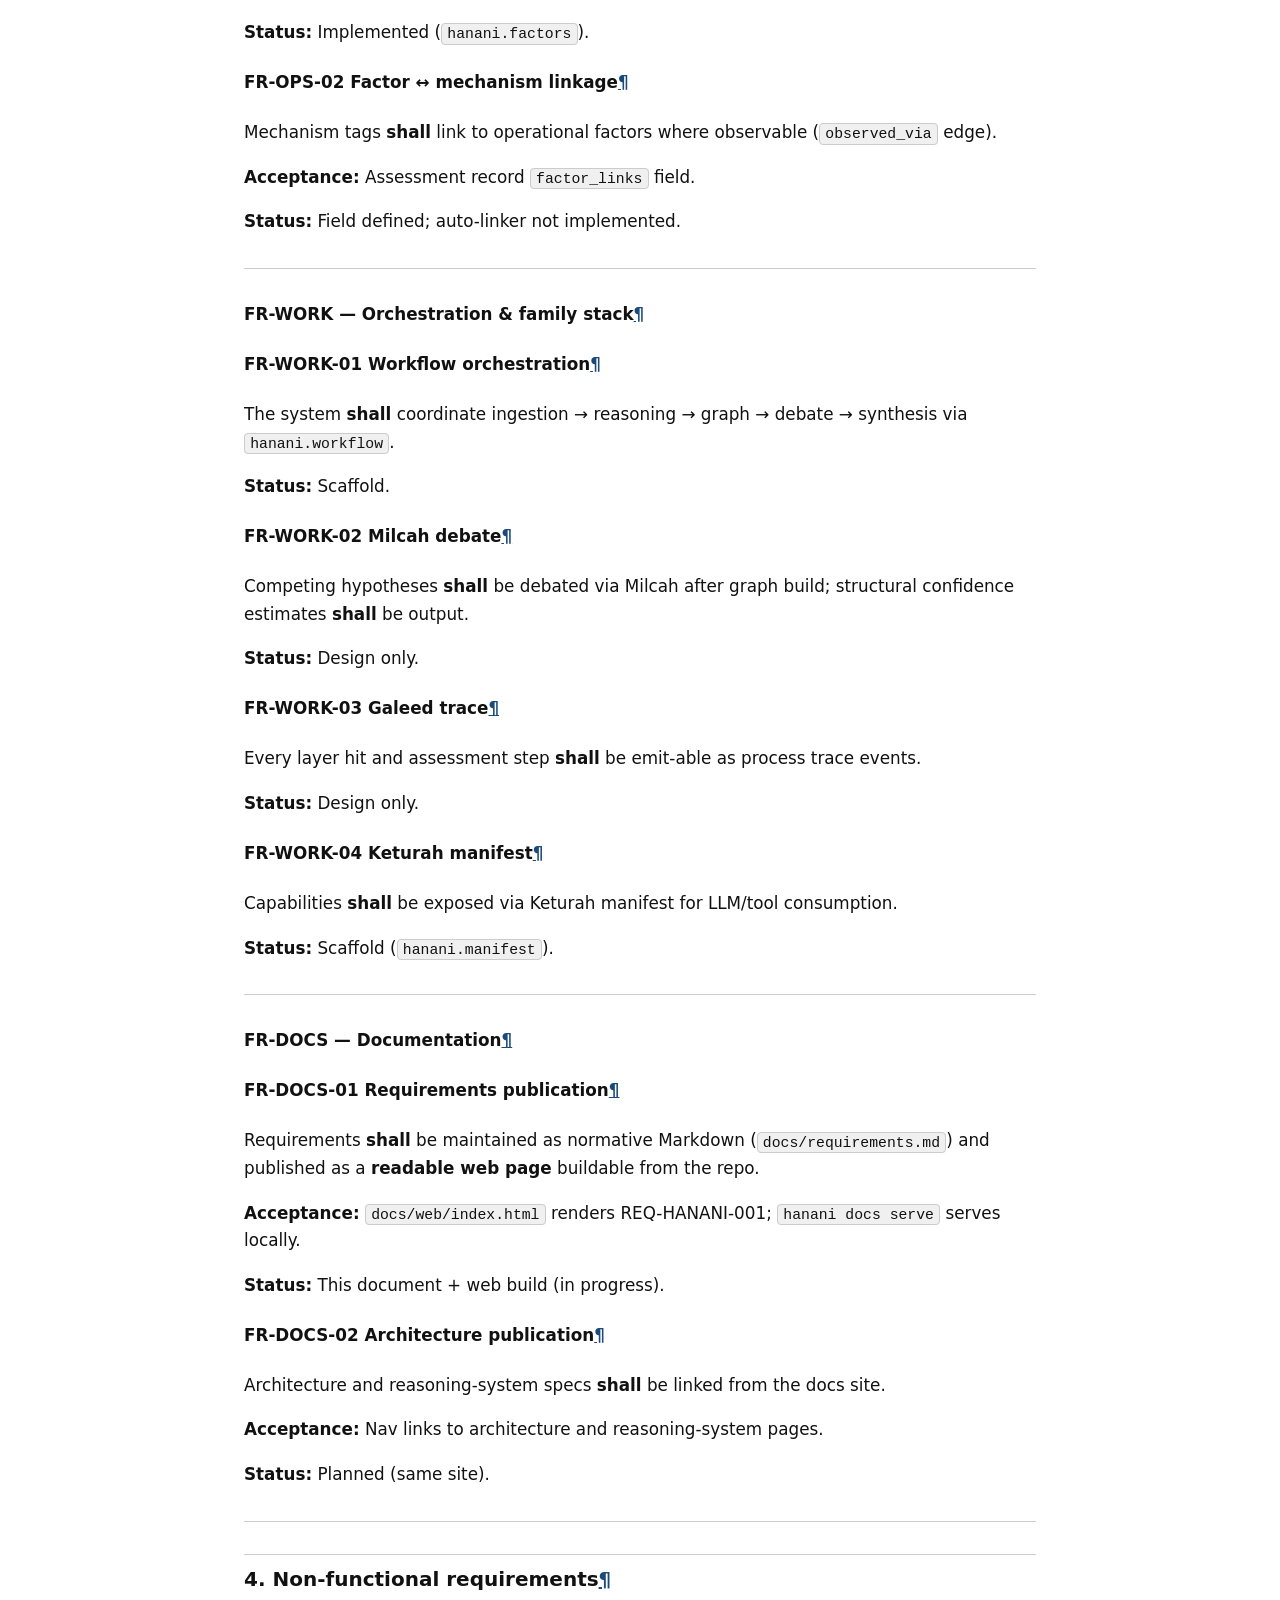
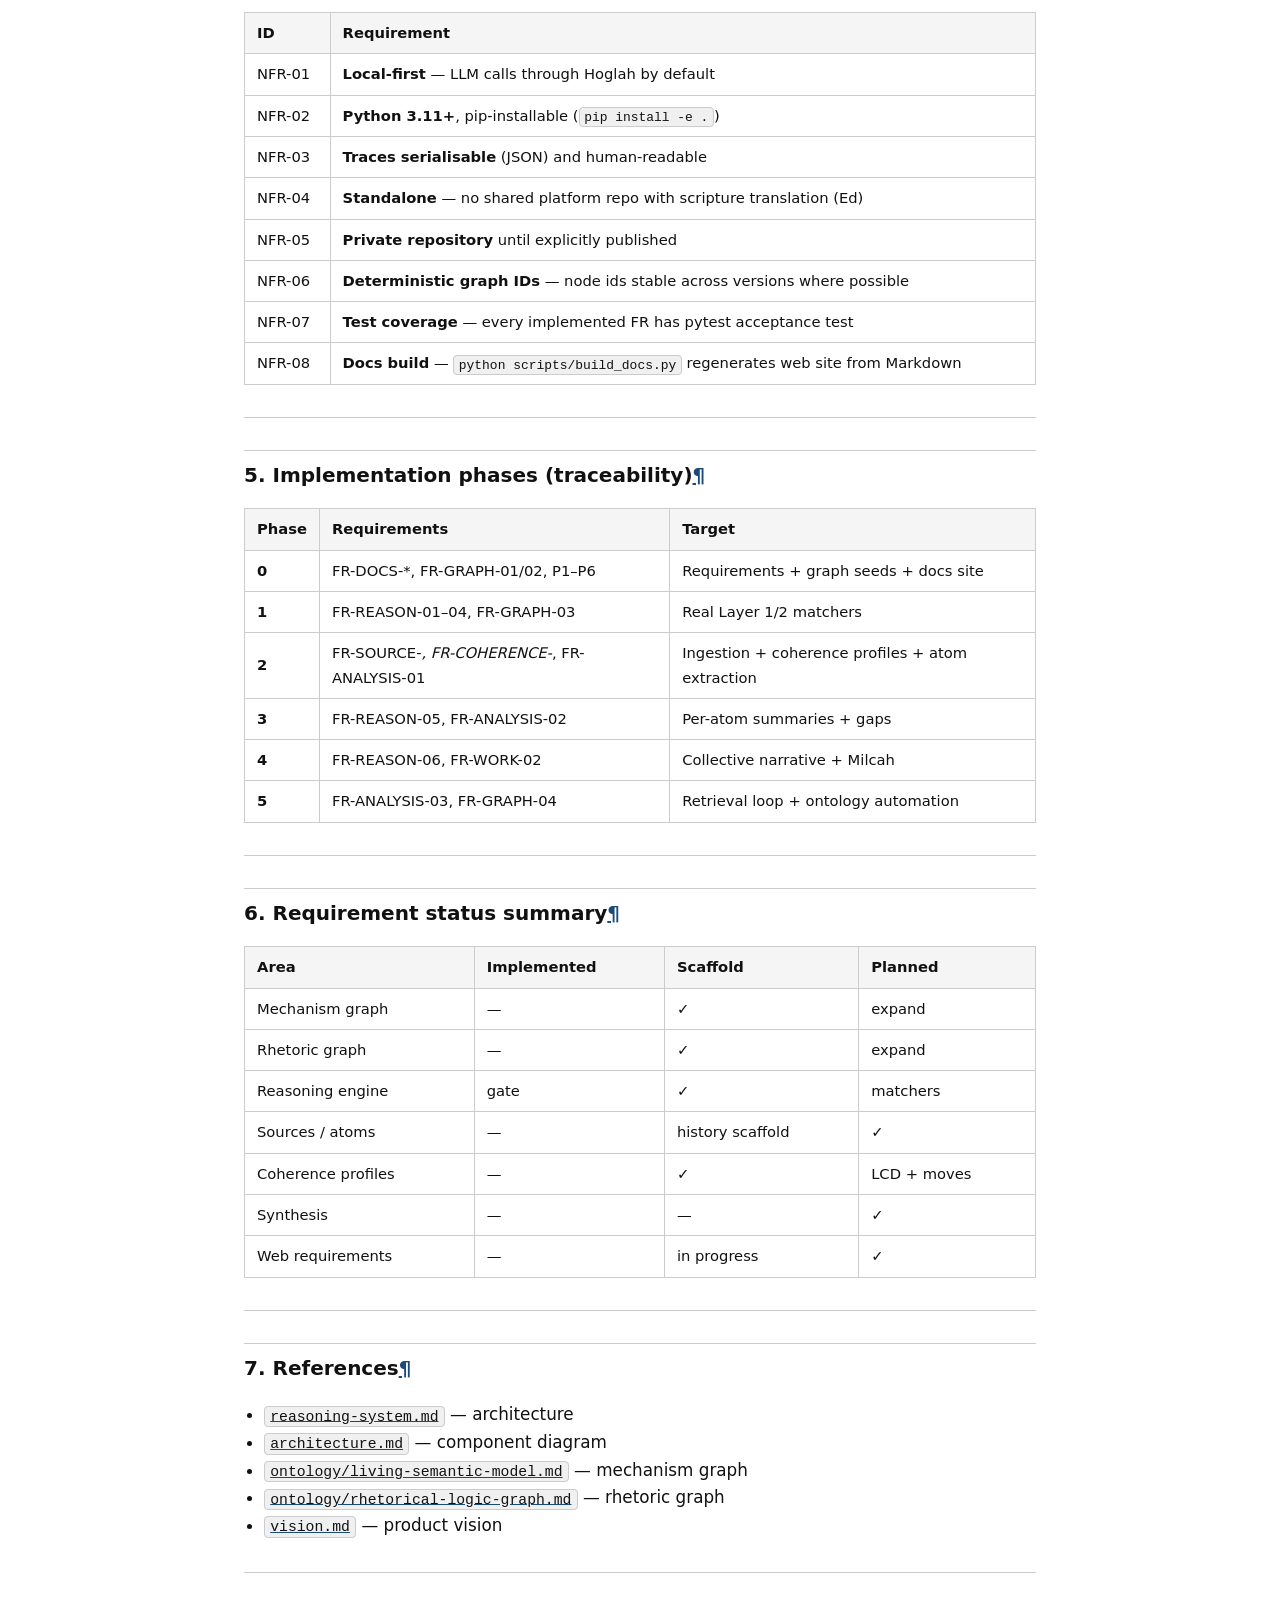
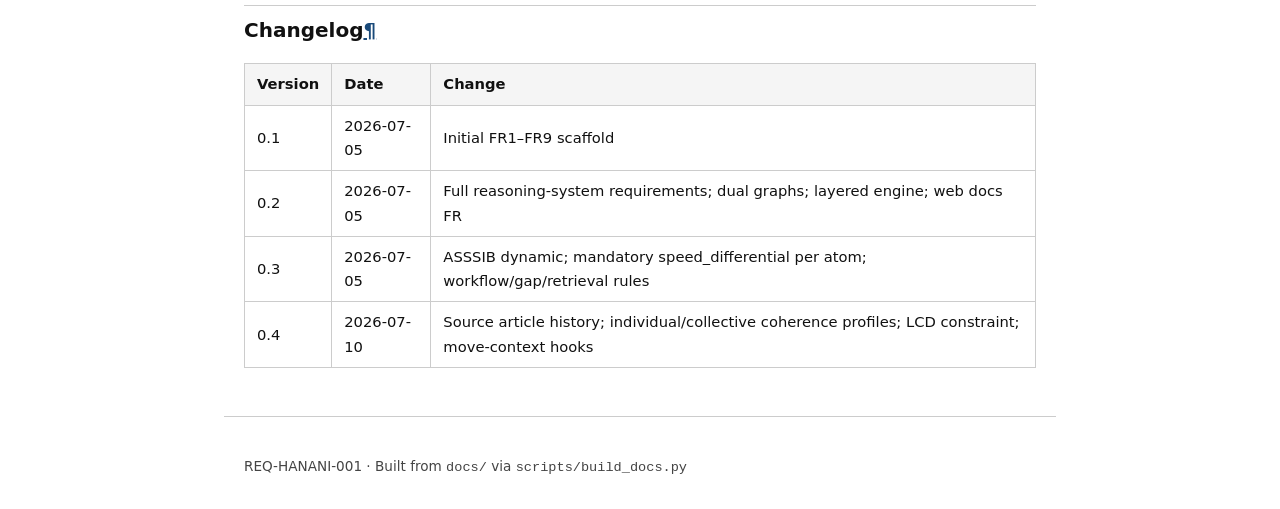
==== commit afbe169f: "Add source history and coherence-speed profiles with collective LCD Introduces per-source article co" ====
--- a/docs/web/index.html
+++ b/docs/web/index.html
@@ -17,7 +17,7 @@
   <main class="wrap content">
     <h1 id="hanani-system-requirements">Hanani — System Requirements<a class="headerlink" href="#hanani-system-requirements" title="Permanent link">&para;</a></h1>
 <p><strong>Document:</strong> REQ-HANANI-001<br />
-<strong>Version:</strong> 0.3
+<strong>Version:</strong> 0.4
 <strong>Status:</strong> Normative — implementation shall trace to these requirements<br />
 <strong>Product:</strong> Reusable geopolitical <strong>reasoning system</strong> (not a one-off crisis analysis tool)</p>
 <hr />
@@ -136,6 +136,18 @@
 <tr>
 <td><strong>Speed differential</strong></td>
 <td>Relative processing speed/precision/coherence between actors on a probe or signal</td>
+</tr>
+<tr>
+<td><strong>Coherence speed profile</strong></td>
+<td>Per-party trajectory of reaction speed and internal/coordination coherence inferred from source history</td>
+</tr>
+<tr>
+<td><strong>LCD (lowest common denominator)</strong></td>
+<td>Collective party constraint — effective speed/coherence bounded by slowest or least coherent member</td>
+</tr>
+<tr>
+<td><strong>Source corpus</strong></td>
+<td>Temporal article history per registered analytical source</td>
 </tr>
 </tbody>
 </table>
@@ -210,6 +222,8 @@
 <p>For <strong>every</strong> logic atom Layer 2 <strong>shall</strong> include a <code>speed_differential</code> assessment:</p>
 <ul>
 <li>Processing speed implied for each side (<code>fast</code> / <code>slow</code> / <code>unknown</code>).</li>
+<li>Coherence implied for each side (<code>high</code> / <code>medium</code> / <code>low</code> / <code>fragmented</code> / <code>unknown</code>).</li>
+<li>Optional <code>side_a_party_id</code> / <code>side_b_party_id</code> links to coherence profiles.</li>
 <li>Whether a differential is exploited; probe intent (<code>measure_reaction_speed</code>,
   <code>measure_model_precision</code>, <code>deliberate_ambiguity</code>, or <code>none_evident</code>).</li>
 <li>If no speed signal in text — <strong><code>none_evident</code> required explicitly</strong> (gap signal).</li>
@@ -217,7 +231,14 @@
 <p><strong>Acceptance:</strong> <code>SpeedDifferentialAssessment</code> on assessment record; graph edges
 <code>processes_faster_than</code>, <code>probes_sensemaking_speed</code>, <code>creates_ambiguity_to_slow</code>,
 <code>exploits_speed_differential</code> supported.</p>
-<p><strong>Status:</strong> Schema + scaffold (<code>hanani.reasoning.SpeedDifferentialAssessment</code>).</p>
+<p><strong>Status:</strong> Schema + scaffold (<code>hanani.reasoning.SpeedDifferentialAssessment</code> v0.3).</p>
+<h4 id="fr-reason-03c-coherence-profile-linkage">FR-REASON-03c Coherence profile linkage<a class="headerlink" href="#fr-reason-03c-coherence-profile-linkage" title="Permanent link">&para;</a></h4>
+<p>When party ids are supplied on <code>speed_differential</code>, the system <strong>shall</strong> update
+individual coherence-speed profiles from the assessment and recompute affected
+collective LCD profiles.</p>
+<p><strong>Acceptance:</strong> <code>CoherenceRegistry.ingest_assessment()</code> updates trajectories;
+collective <code>lcd_*</code> fields refresh after member observation.</p>
+<p><strong>Status:</strong> Scaffold (<code>hanani.coherence</code>).</p>
 <h4 id="fr-reason-04-admissibility-gate">FR-REASON-04 Admissibility gate<a class="headerlink" href="#fr-reason-04-admissibility-gate" title="Permanent link">&para;</a></h4>
 <p>Atoms with Layer 1 robustness <strong>Weak</strong> <strong>shall not</strong> propagate to mechanism inference,
 hypothesis generation, or collective narrative unless operator override with audit trail.</p>
@@ -249,6 +270,41 @@
 <p>The system <strong>may</strong> run a source-level Layer 1 audit before atom extraction; weak sources
 <strong>shall</strong> be set aside with documented reasons.</p>
 <p><strong>Status:</strong> Design only.</p>
+<h4 id="fr-source-04-source-article-history">FR-SOURCE-04 Source article history<a class="headerlink" href="#fr-source-04-source-article-history" title="Permanent link">&para;</a></h4>
+<p>The system <strong>shall</strong> maintain a <strong>temporal article history</strong> per registered source:
+opaque <code>source_id</code>, per-article <code>article_id</code>, <code>ingested_at</code>, provenance, content hash,
+and linked <code>atom_ids</code>.</p>
+<p>Operators <strong>shall</strong> be able to inspect the chronological sequence of articles from each
+source to assess how sensemaking-speed and coherence claims evolve over time.</p>
+<p><strong>Acceptance:</strong> <code>SourceCorpus.history(source_id)</code> returns articles in time order;
+<code>hanani sources</code> reports corpus summary.</p>
+<p><strong>Status:</strong> Scaffold (<code>hanani.sources</code>).</p>
+<hr />
+<h3 id="fr-coherence-coherence-speed-profiles">FR-COHERENCE — Coherence speed profiles<a class="headerlink" href="#fr-coherence-coherence-speed-profiles" title="Permanent link">&para;</a></h3>
+<h4 id="fr-coherence-01-individual-party-profiles">FR-COHERENCE-01 Individual party profiles<a class="headerlink" href="#fr-coherence-01-individual-party-profiles" title="Permanent link">&para;</a></h4>
+<p>The system <strong>shall</strong> maintain <strong>coherence speed profiles</strong> for individual parties
+(states, leaders, agencies) with:</p>
+<ul>
+<li><code>reaction_speed</code> (<code>fast</code> / <code>slow</code> / <code>unknown</code>)</li>
+<li><code>coherence</code> (<code>high</code> / <code>medium</code> / <code>low</code> / <code>fragmented</code> / <code>unknown</code>)</li>
+<li>Observation trajectory keyed to <code>source_id</code>, <code>article_id</code>, and optional <code>atom_id</code></li>
+</ul>
+<p>Profiles <strong>shall</strong> be updatable from assessed atoms without outlet prestige weighting.</p>
+<p><strong>Acceptance:</strong> <code>CoherenceSpeedProfile.trajectory()</code>; <code>CoherenceRegistry.record_observation()</code>.</p>
+<p><strong>Status:</strong> Scaffold (<code>hanani.coherence</code>).</p>
+<h4 id="fr-coherence-02-collective-lcd-constraint">FR-COHERENCE-02 Collective LCD constraint<a class="headerlink" href="#fr-coherence-02-collective-lcd-constraint" title="Permanent link">&para;</a></h4>
+<p>For collective parties (alliances, unions, coalitions) the system <strong>shall</strong> compute
+<strong>lowest-common-denominator (LCD)</strong> effective profiles:</p>
+<ul>
+<li><code>lcd_reaction_speed</code> — no faster than the slowest member</li>
+<li><code>lcd_coherence</code> — no higher than the least coherent member</li>
+<li>Explicit <code>lcd_speed_member</code> and <code>lcd_coherence_member</code> binding identifiers</li>
+</ul>
+<p>Collective move interpretation <strong>shall</strong> use LCD profiles when assessing ASSSIB probes
+against alliance/coalition responses.</p>
+<p><strong>Acceptance:</strong> <code>compute_lcd_speed()</code>, <code>compute_lcd_coherence()</code>;
+<code>CoherenceRegistry.move_context()</code>; <code>hanani coherence</code> CLI.</p>
+<p><strong>Status:</strong> Scaffold (<code>hanani.coherence</code>).</p>
 <hr />
 <h3 id="fr-analysis-analysis-graph-gaps">FR-ANALYSIS — Analysis graph &amp; gaps<a class="headerlink" href="#fr-analysis-analysis-graph-gaps" title="Permanent link">&para;</a></h3>
 <h4 id="fr-analysis-01-atom-graph-merge">FR-ANALYSIS-01 Atom graph merge<a class="headerlink" href="#fr-analysis-01-atom-graph-merge" title="Permanent link">&para;</a></h4>
@@ -260,7 +316,10 @@
 and report prioritized gaps with stated information needs.</p>
 <p>The system <strong>shall</strong> routinely ask: <em>What do current atoms imply about relative processing
 speeds or sensemaking quality between key actors? Where are differentials created or exploited?</em></p>
-<p><strong>Status:</strong> Design only.</p>
+<p>Gap analysis <strong>shall</strong> cross-check per-source article histories and party coherence
+trajectories when ASSSIB tags appear — especially whether collective LCD binding members
+explain observed coordination lag on current moves.</p>
+<p><strong>Status:</strong> Design only (LCD scaffold available).</p>
 <h4 id="fr-analysis-03-active-retrieval">FR-ANALYSIS-03 Active retrieval<a class="headerlink" href="#fr-analysis-03-active-retrieval" title="Permanent link">&para;</a></h4>
 <p>When gaps are identified, the system <strong>shall</strong> recommend or retrieve additional sources
 subject to the <strong>same</strong> Layer 1 filter (no reputation bypass).</p>
@@ -370,8 +429,8 @@
 </tr>
 <tr>
 <td><strong>2</strong></td>
-<td>FR-SOURCE-*, FR-ANALYSIS-01</td>
-<td>Ingestion + atom extraction</td>
+<td>FR-SOURCE-<em>, FR-COHERENCE-</em>, FR-ANALYSIS-01</td>
+<td>Ingestion + coherence profiles + atom extraction</td>
 </tr>
 <tr>
 <td><strong>3</strong></td>
@@ -423,8 +482,14 @@
 <tr>
 <td>Sources / atoms</td>
 <td>—</td>
-<td>—</td>
-<td>✓</td>
+<td>history scaffold</td>
+<td>✓</td>
+</tr>
+<tr>
+<td>Coherence profiles</td>
+<td>—</td>
+<td>✓</td>
+<td>LCD + moves</td>
 </tr>
 <tr>
 <td>Synthesis</td>
@@ -474,6 +539,11 @@
 <td>0.3</td>
 <td>2026-07-05</td>
 <td>ASSSIB dynamic; mandatory speed_differential per atom; workflow/gap/retrieval rules</td>
+</tr>
+<tr>
+<td>0.4</td>
+<td>2026-07-10</td>
+<td>Source article history; individual/collective coherence profiles; LCD constraint; move-context hooks</td>
 </tr>
 </tbody>
 </table>
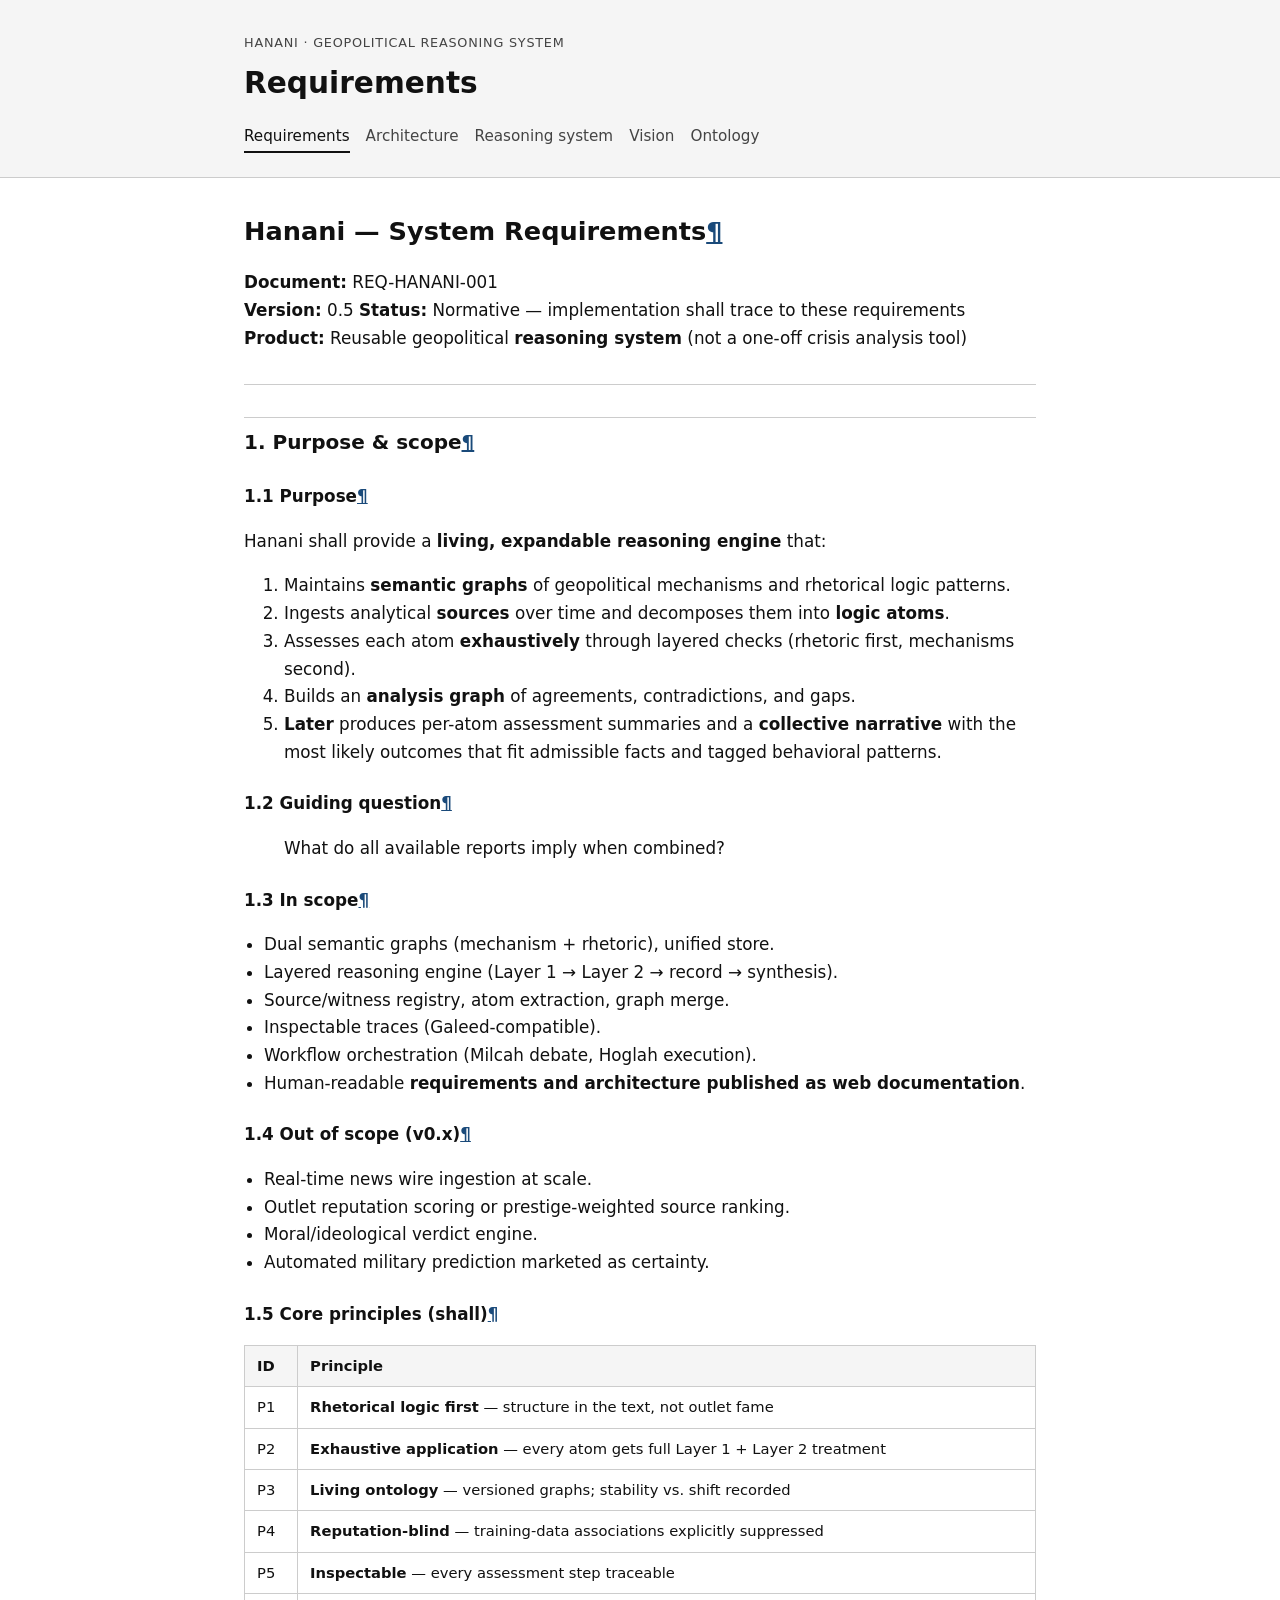
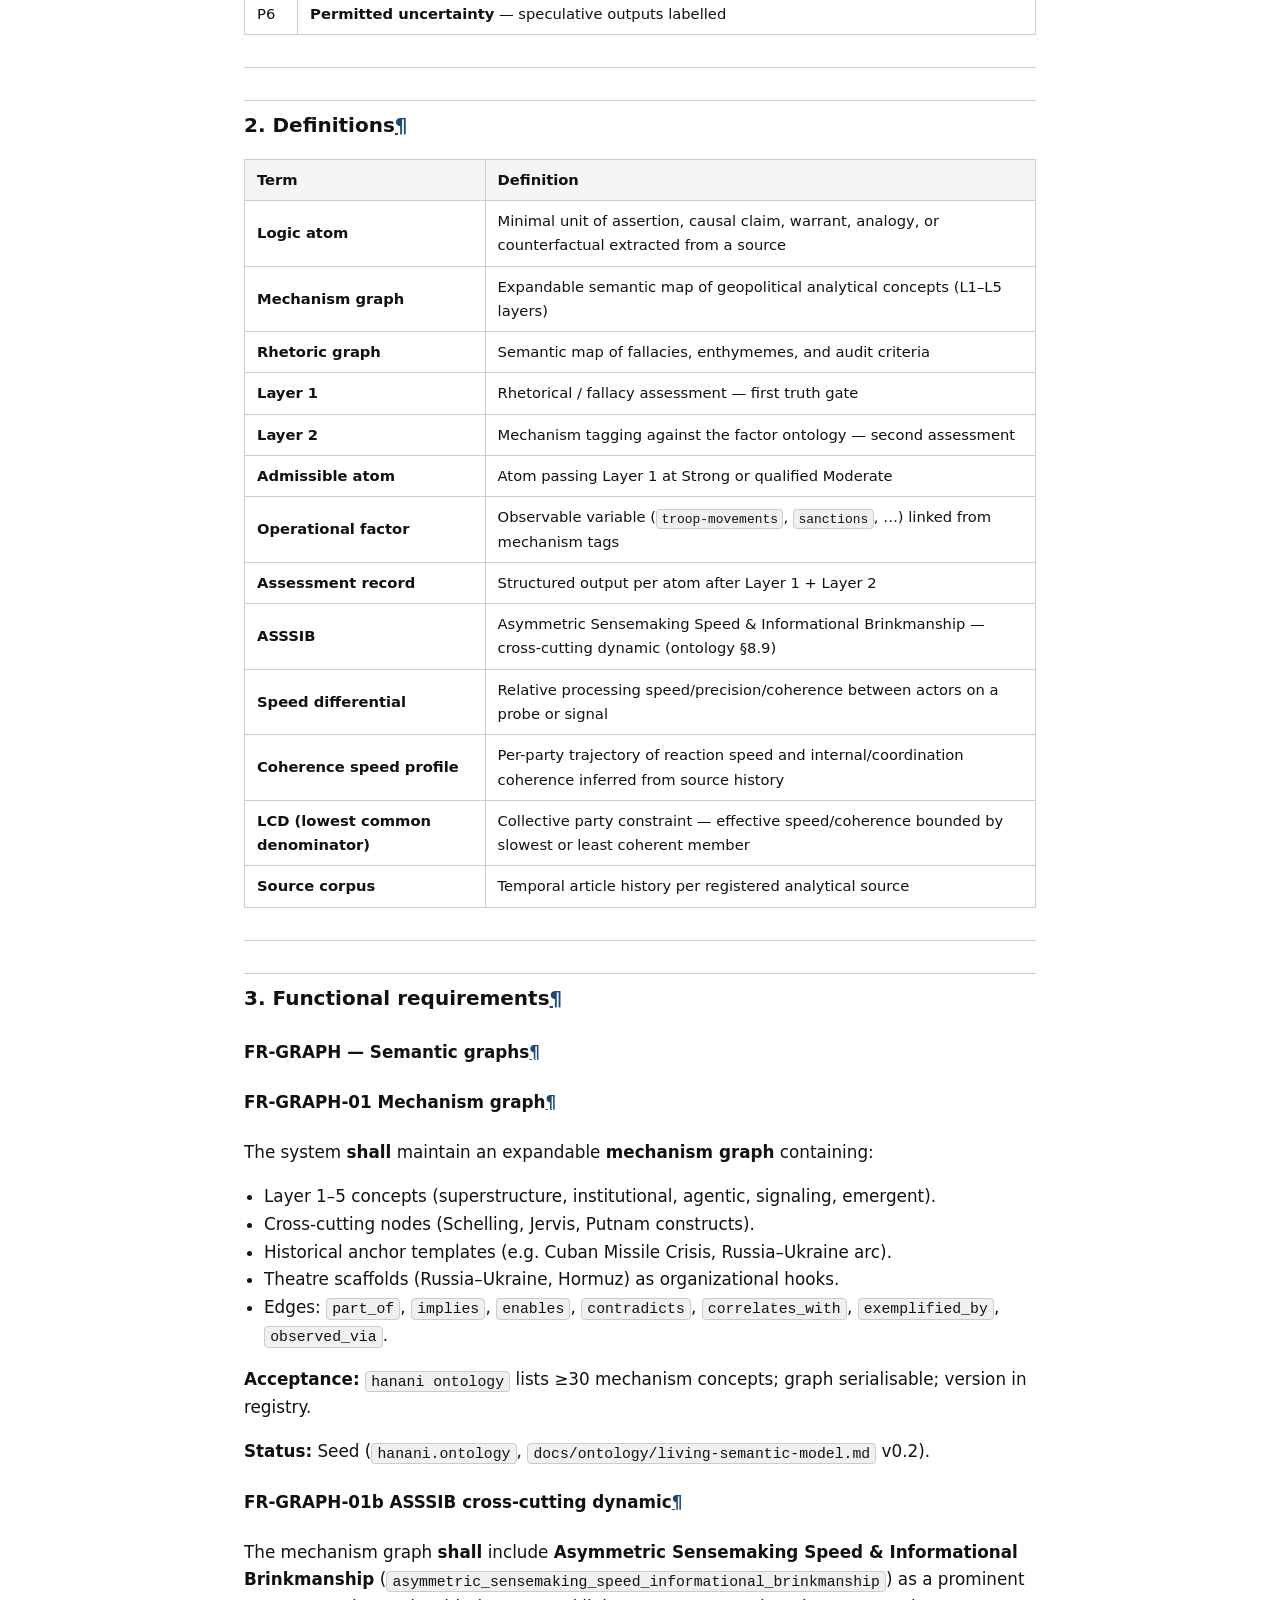
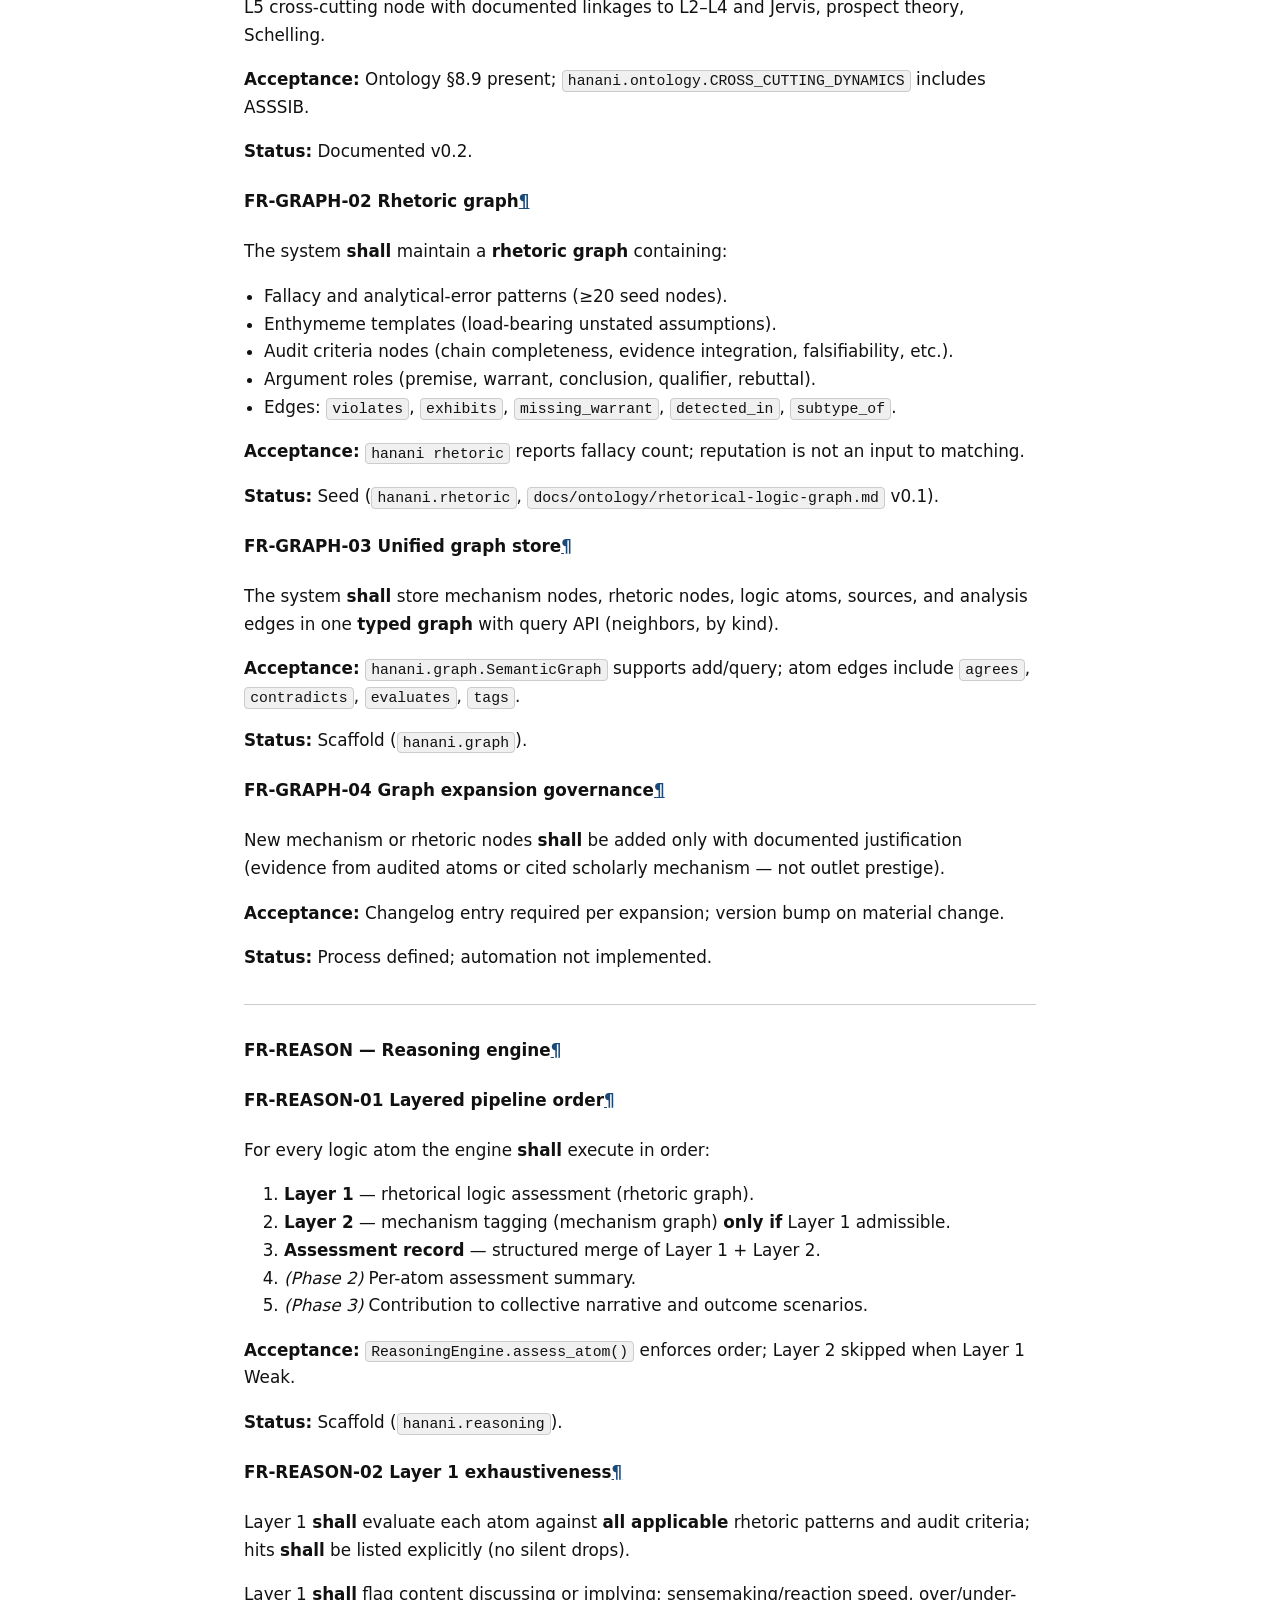
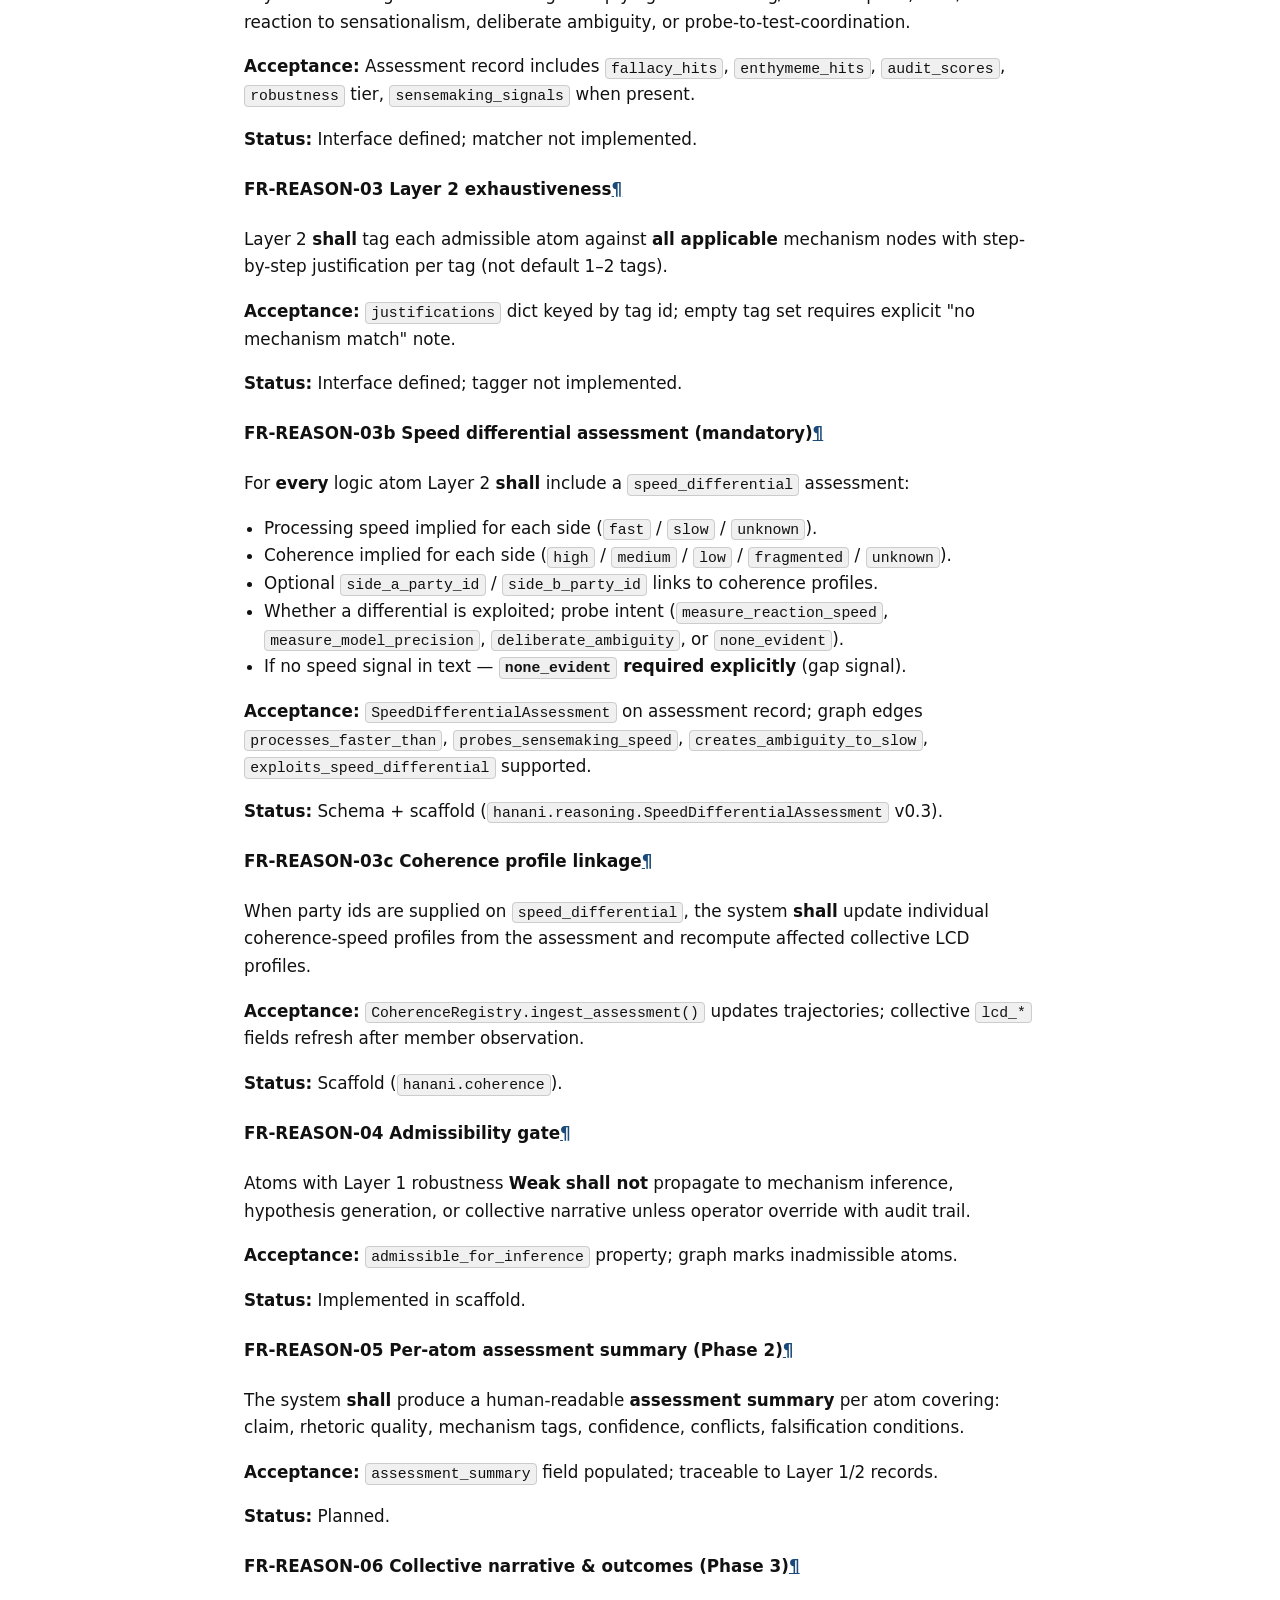
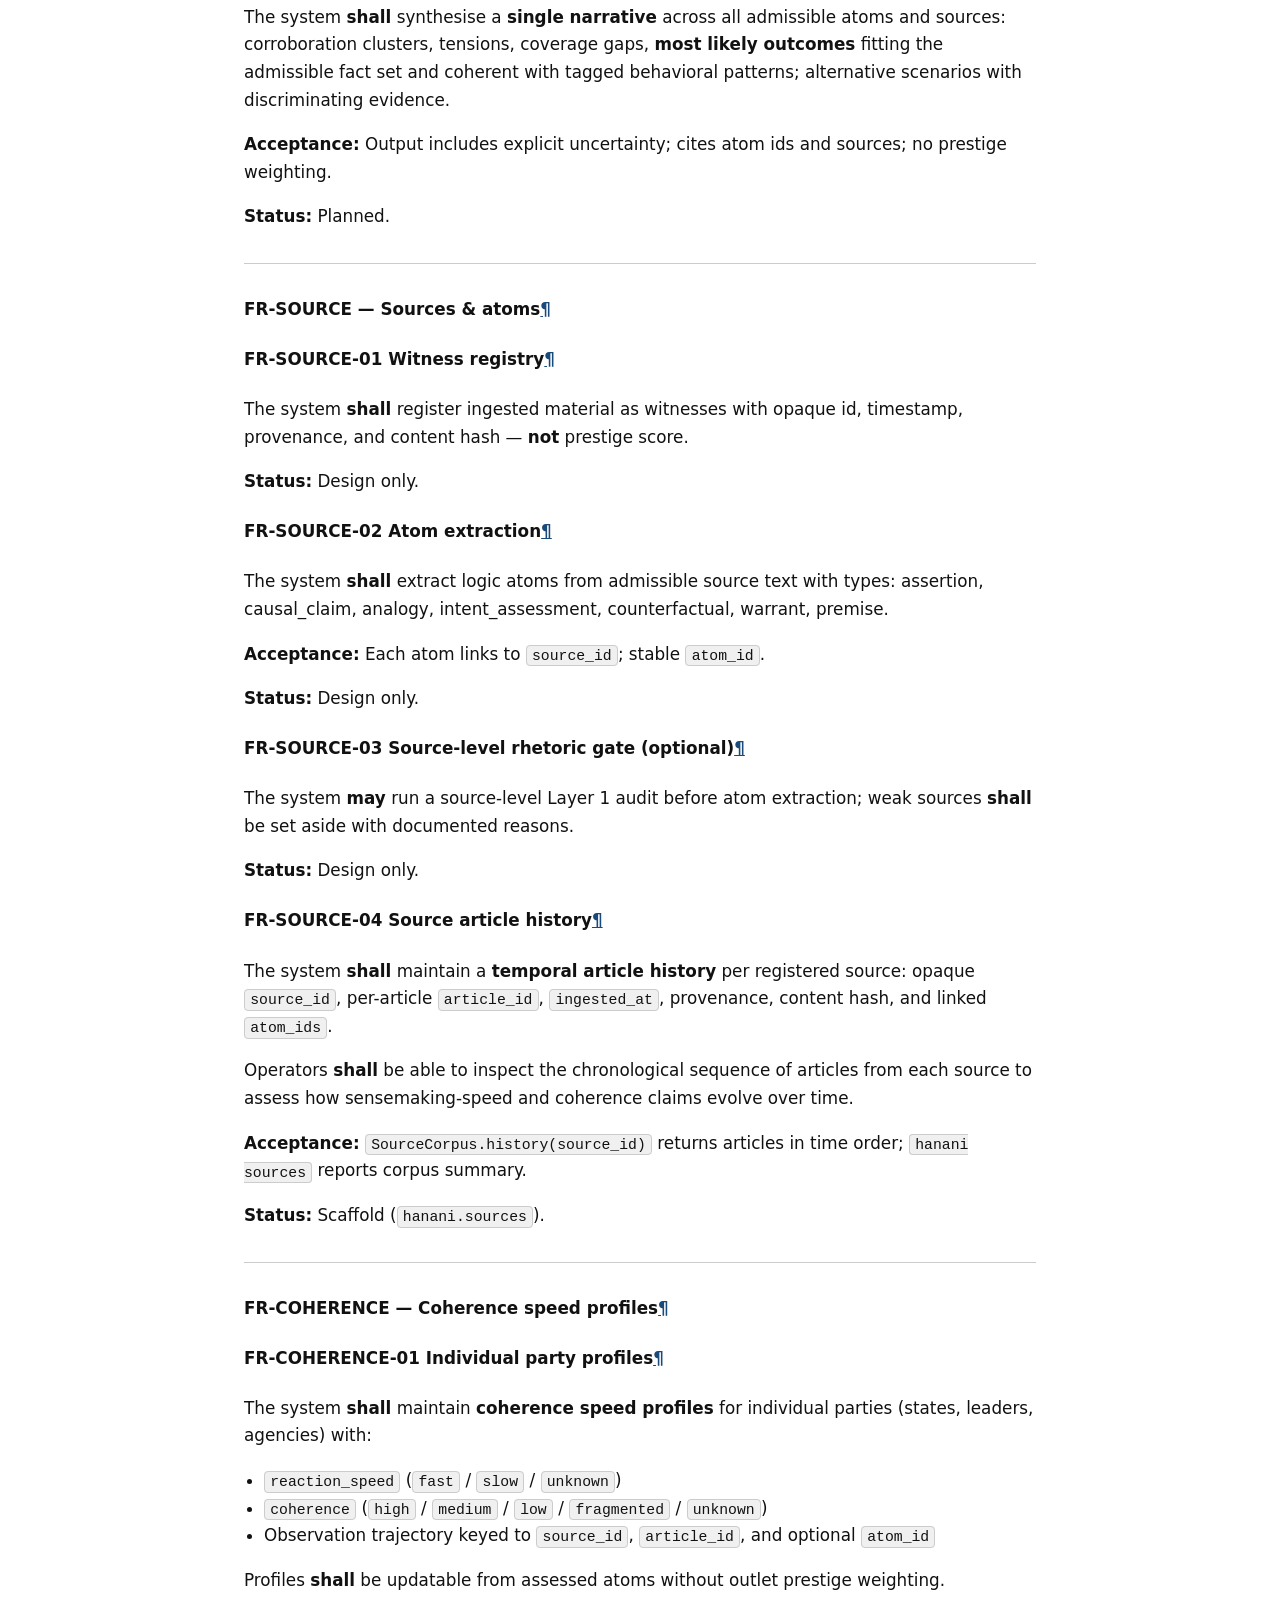
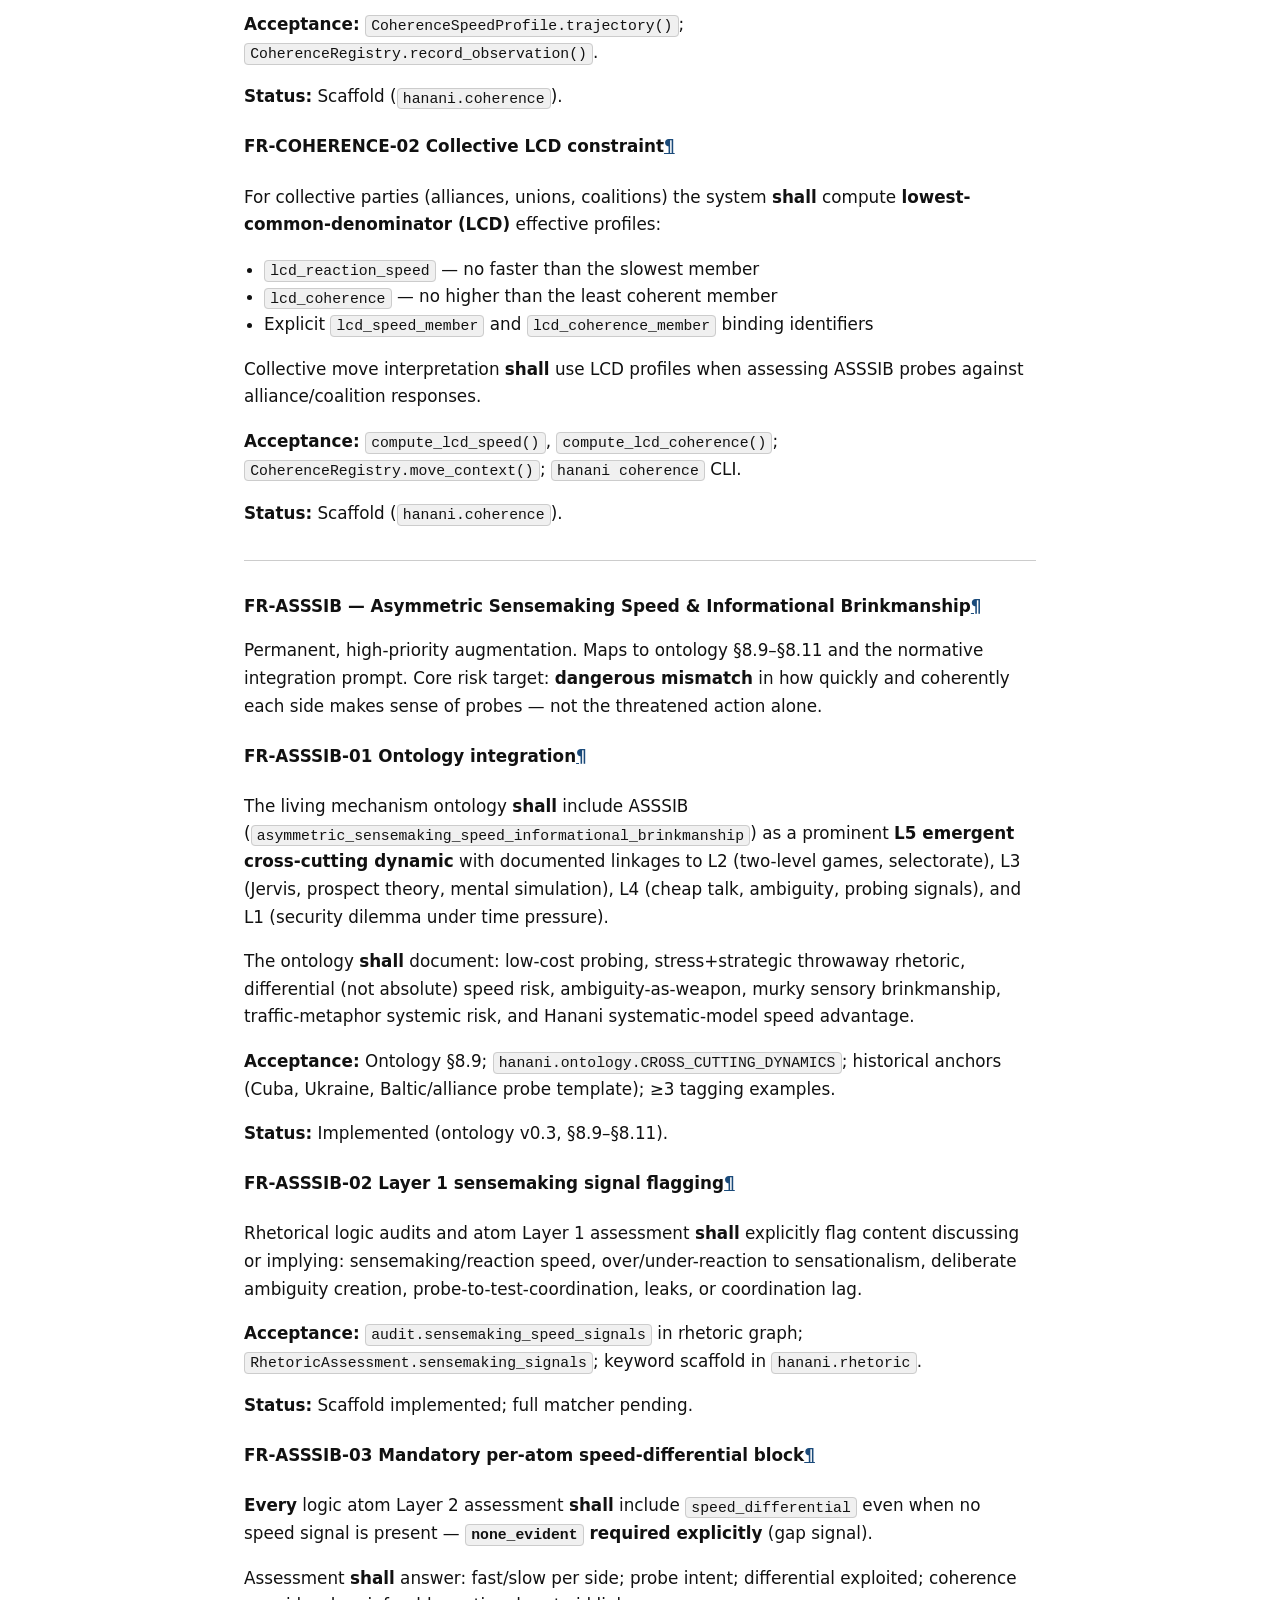
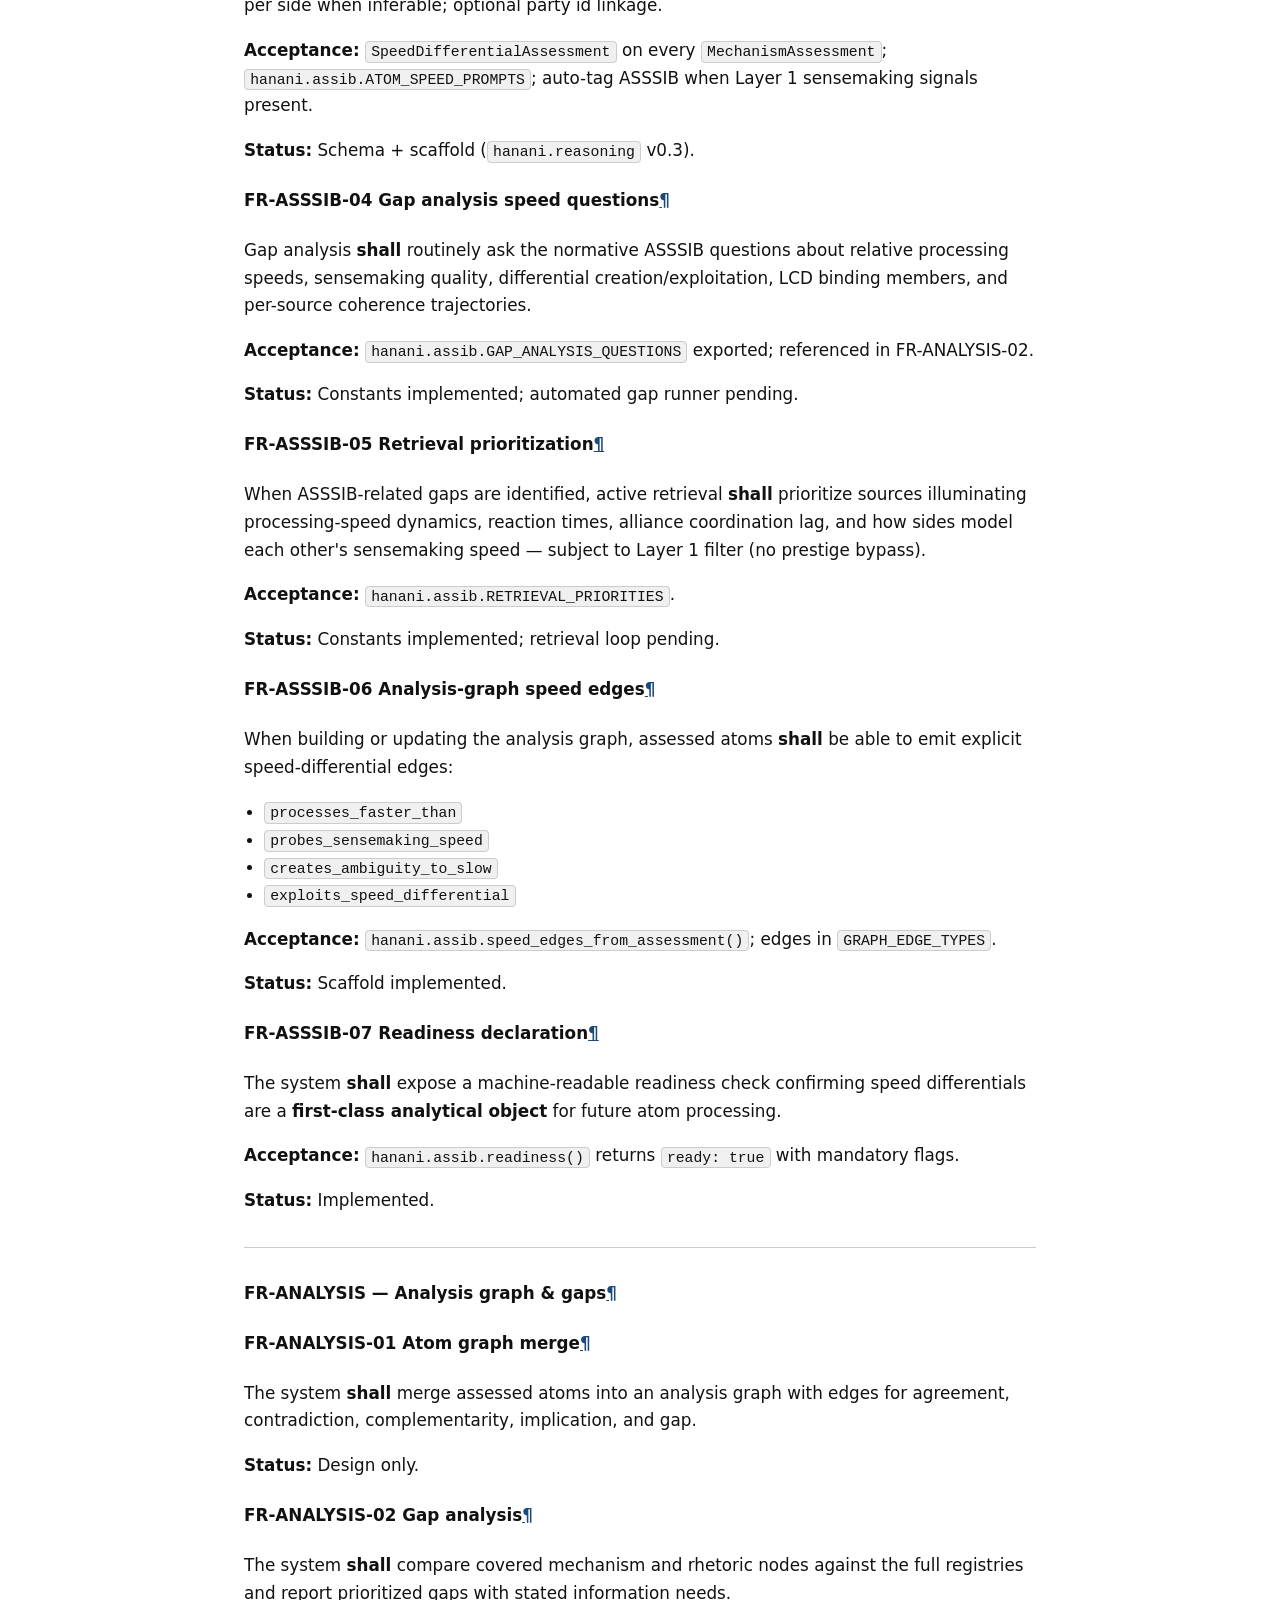
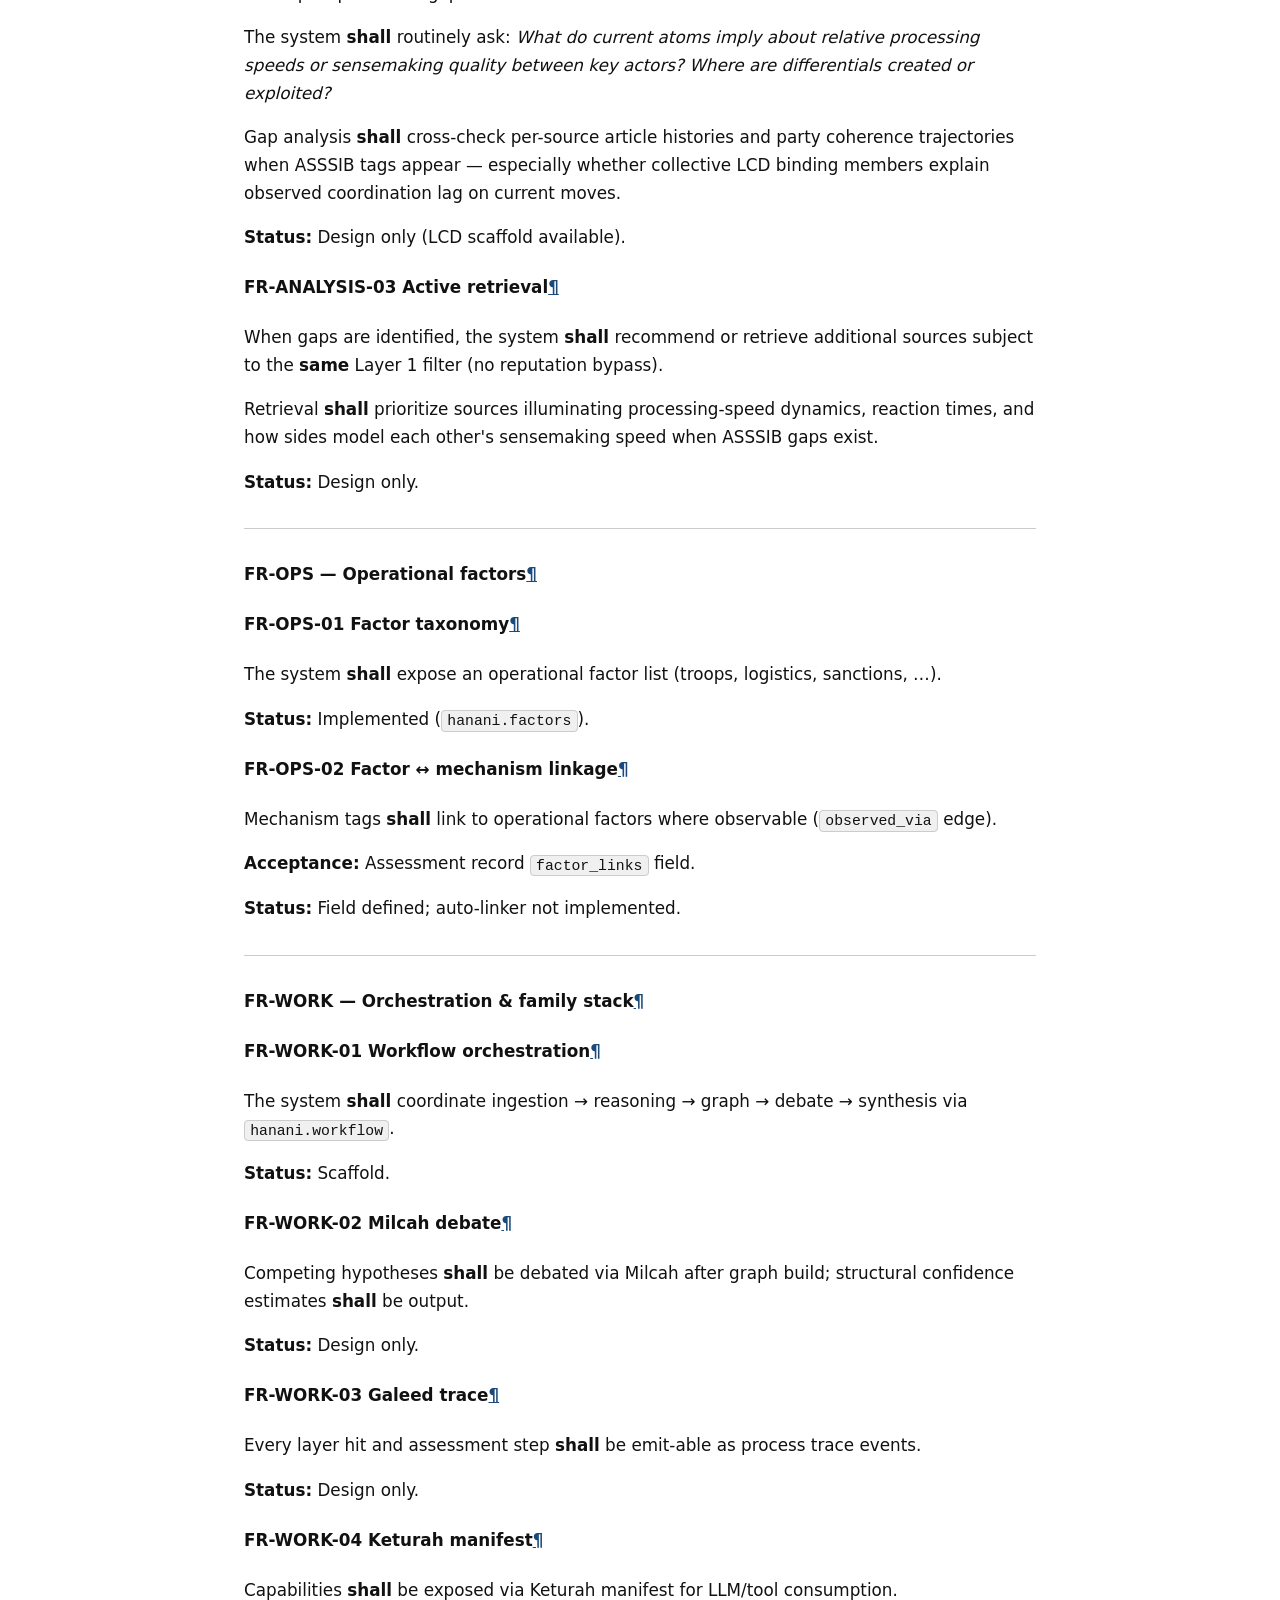
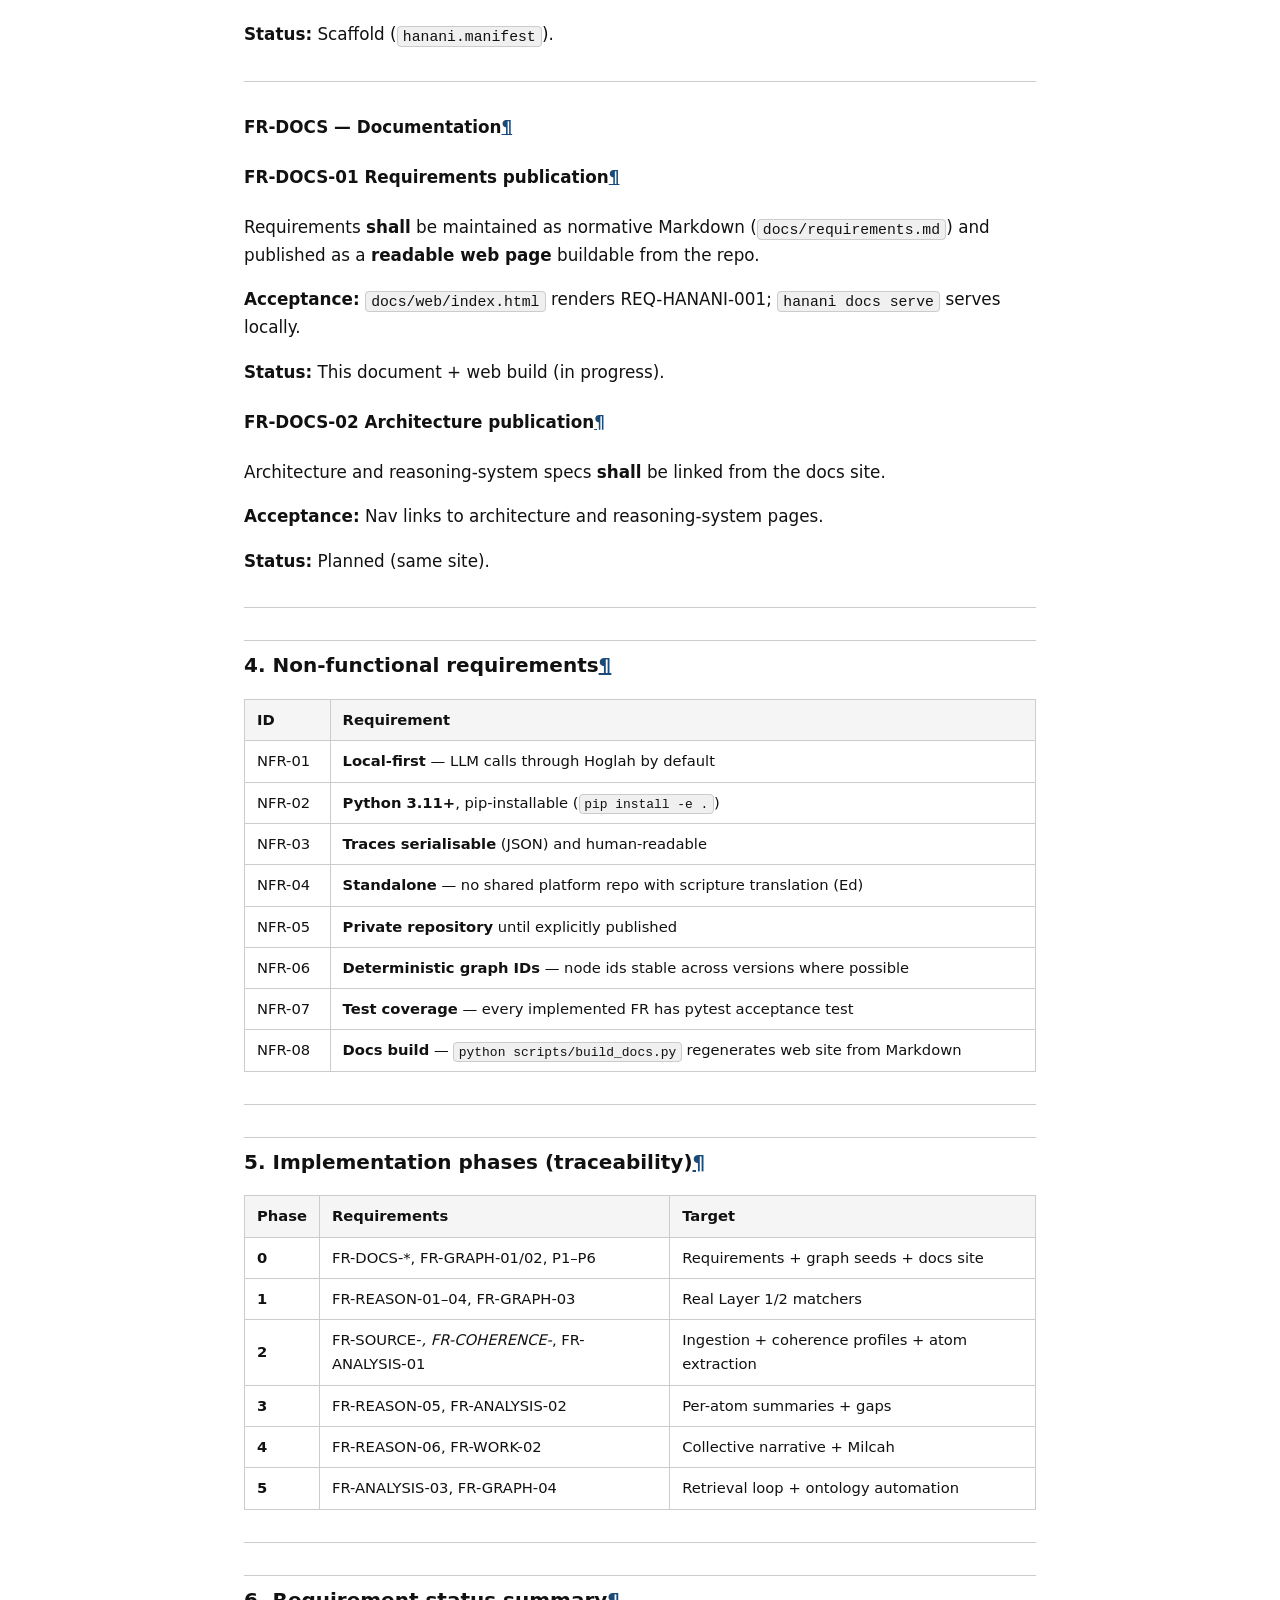
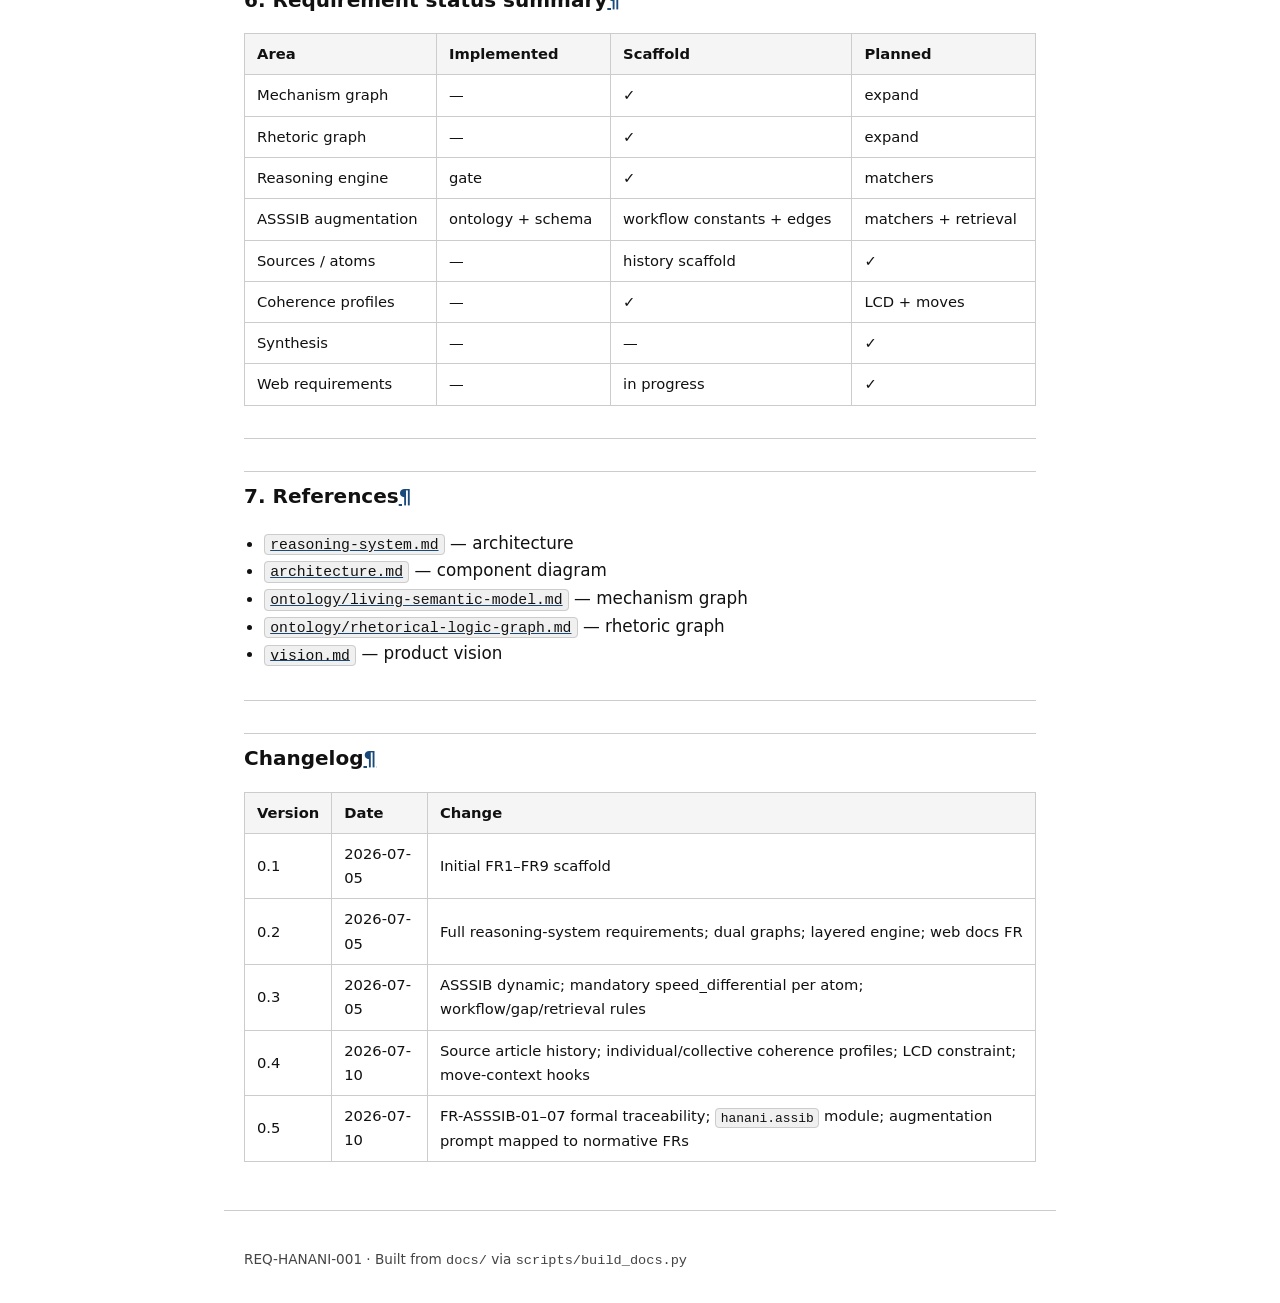
==== commit c8fa28ab: "Formalize ASSSIB augmentation as FR-ASSSIB-01–07 requirements Maps the integration prompt to normati" ====
--- a/docs/web/index.html
+++ b/docs/web/index.html
@@ -17,7 +17,7 @@
   <main class="wrap content">
     <h1 id="hanani-system-requirements">Hanani — System Requirements<a class="headerlink" href="#hanani-system-requirements" title="Permanent link">&para;</a></h1>
 <p><strong>Document:</strong> REQ-HANANI-001<br />
-<strong>Version:</strong> 0.4
+<strong>Version:</strong> 0.5
 <strong>Status:</strong> Normative — implementation shall trace to these requirements<br />
 <strong>Product:</strong> Reusable geopolitical <strong>reasoning system</strong> (not a one-off crisis analysis tool)</p>
 <hr />
@@ -306,6 +306,66 @@
 <code>CoherenceRegistry.move_context()</code>; <code>hanani coherence</code> CLI.</p>
 <p><strong>Status:</strong> Scaffold (<code>hanani.coherence</code>).</p>
 <hr />
+<h3 id="fr-asssib-asymmetric-sensemaking-speed-informational-brinkmanship">FR-ASSSIB — Asymmetric Sensemaking Speed &amp; Informational Brinkmanship<a class="headerlink" href="#fr-asssib-asymmetric-sensemaking-speed-informational-brinkmanship" title="Permanent link">&para;</a></h3>
+<p>Permanent, high-priority augmentation. Maps to ontology §8.9–§8.11 and the normative
+integration prompt. Core risk target: <strong>dangerous mismatch</strong> in how quickly and coherently
+each side makes sense of probes — not the threatened action alone.</p>
+<h4 id="fr-asssib-01-ontology-integration">FR-ASSSIB-01 Ontology integration<a class="headerlink" href="#fr-asssib-01-ontology-integration" title="Permanent link">&para;</a></h4>
+<p>The living mechanism ontology <strong>shall</strong> include ASSSIB
+(<code>asymmetric_sensemaking_speed_informational_brinkmanship</code>) as a prominent <strong>L5 emergent
+cross-cutting dynamic</strong> with documented linkages to L2 (two-level games, selectorate),
+L3 (Jervis, prospect theory, mental simulation), L4 (cheap talk, ambiguity, probing signals),
+and L1 (security dilemma under time pressure).</p>
+<p>The ontology <strong>shall</strong> document: low-cost probing, stress+strategic throwaway rhetoric,
+differential (not absolute) speed risk, ambiguity-as-weapon, murky sensory brinkmanship,
+traffic-metaphor systemic risk, and Hanani systematic-model speed advantage.</p>
+<p><strong>Acceptance:</strong> Ontology §8.9; <code>hanani.ontology.CROSS_CUTTING_DYNAMICS</code>; historical anchors
+(Cuba, Ukraine, Baltic/alliance probe template); ≥3 tagging examples.</p>
+<p><strong>Status:</strong> Implemented (ontology v0.3, §8.9–§8.11).</p>
+<h4 id="fr-asssib-02-layer-1-sensemaking-signal-flagging">FR-ASSSIB-02 Layer 1 sensemaking signal flagging<a class="headerlink" href="#fr-asssib-02-layer-1-sensemaking-signal-flagging" title="Permanent link">&para;</a></h4>
+<p>Rhetorical logic audits and atom Layer 1 assessment <strong>shall</strong> explicitly flag content
+discussing or implying: sensemaking/reaction speed, over/under-reaction to sensationalism,
+deliberate ambiguity creation, probe-to-test-coordination, leaks, or coordination lag.</p>
+<p><strong>Acceptance:</strong> <code>audit.sensemaking_speed_signals</code> in rhetoric graph;
+<code>RhetoricAssessment.sensemaking_signals</code>; keyword scaffold in <code>hanani.rhetoric</code>.</p>
+<p><strong>Status:</strong> Scaffold implemented; full matcher pending.</p>
+<h4 id="fr-asssib-03-mandatory-per-atom-speed-differential-block">FR-ASSSIB-03 Mandatory per-atom speed-differential block<a class="headerlink" href="#fr-asssib-03-mandatory-per-atom-speed-differential-block" title="Permanent link">&para;</a></h4>
+<p><strong>Every</strong> logic atom Layer 2 assessment <strong>shall</strong> include <code>speed_differential</code> even when
+no speed signal is present — <strong><code>none_evident</code> required explicitly</strong> (gap signal).</p>
+<p>Assessment <strong>shall</strong> answer: fast/slow per side; probe intent; differential exploited;
+coherence per side when inferable; optional party id linkage.</p>
+<p><strong>Acceptance:</strong> <code>SpeedDifferentialAssessment</code> on every <code>MechanismAssessment</code>;
+<code>hanani.assib.ATOM_SPEED_PROMPTS</code>; auto-tag ASSSIB when Layer 1 sensemaking signals present.</p>
+<p><strong>Status:</strong> Schema + scaffold (<code>hanani.reasoning</code> v0.3).</p>
+<h4 id="fr-asssib-04-gap-analysis-speed-questions">FR-ASSSIB-04 Gap analysis speed questions<a class="headerlink" href="#fr-asssib-04-gap-analysis-speed-questions" title="Permanent link">&para;</a></h4>
+<p>Gap analysis <strong>shall</strong> routinely ask the normative ASSSIB questions about relative
+processing speeds, sensemaking quality, differential creation/exploitation, LCD binding
+members, and per-source coherence trajectories.</p>
+<p><strong>Acceptance:</strong> <code>hanani.assib.GAP_ANALYSIS_QUESTIONS</code> exported; referenced in FR-ANALYSIS-02.</p>
+<p><strong>Status:</strong> Constants implemented; automated gap runner pending.</p>
+<h4 id="fr-asssib-05-retrieval-prioritization">FR-ASSSIB-05 Retrieval prioritization<a class="headerlink" href="#fr-asssib-05-retrieval-prioritization" title="Permanent link">&para;</a></h4>
+<p>When ASSSIB-related gaps are identified, active retrieval <strong>shall</strong> prioritize sources
+illuminating processing-speed dynamics, reaction times, alliance coordination lag, and
+how sides model each other's sensemaking speed — subject to Layer 1 filter (no prestige bypass).</p>
+<p><strong>Acceptance:</strong> <code>hanani.assib.RETRIEVAL_PRIORITIES</code>.</p>
+<p><strong>Status:</strong> Constants implemented; retrieval loop pending.</p>
+<h4 id="fr-asssib-06-analysis-graph-speed-edges">FR-ASSSIB-06 Analysis-graph speed edges<a class="headerlink" href="#fr-asssib-06-analysis-graph-speed-edges" title="Permanent link">&para;</a></h4>
+<p>When building or updating the analysis graph, assessed atoms <strong>shall</strong> be able to emit
+explicit speed-differential edges:</p>
+<ul>
+<li><code>processes_faster_than</code></li>
+<li><code>probes_sensemaking_speed</code></li>
+<li><code>creates_ambiguity_to_slow</code></li>
+<li><code>exploits_speed_differential</code></li>
+</ul>
+<p><strong>Acceptance:</strong> <code>hanani.assib.speed_edges_from_assessment()</code>; edges in <code>GRAPH_EDGE_TYPES</code>.</p>
+<p><strong>Status:</strong> Scaffold implemented.</p>
+<h4 id="fr-asssib-07-readiness-declaration">FR-ASSSIB-07 Readiness declaration<a class="headerlink" href="#fr-asssib-07-readiness-declaration" title="Permanent link">&para;</a></h4>
+<p>The system <strong>shall</strong> expose a machine-readable readiness check confirming speed differentials
+are a <strong>first-class analytical object</strong> for future atom processing.</p>
+<p><strong>Acceptance:</strong> <code>hanani.assib.readiness()</code> returns <code>ready: true</code> with mandatory flags.</p>
+<p><strong>Status:</strong> Implemented.</p>
+<hr />
 <h3 id="fr-analysis-analysis-graph-gaps">FR-ANALYSIS — Analysis graph &amp; gaps<a class="headerlink" href="#fr-analysis-analysis-graph-gaps" title="Permanent link">&para;</a></h3>
 <h4 id="fr-analysis-01-atom-graph-merge">FR-ANALYSIS-01 Atom graph merge<a class="headerlink" href="#fr-analysis-01-atom-graph-merge" title="Permanent link">&para;</a></h4>
 <p>The system <strong>shall</strong> merge assessed atoms into an analysis graph with edges for agreement,
@@ -480,6 +540,12 @@
 <td>matchers</td>
 </tr>
 <tr>
+<td>ASSSIB augmentation</td>
+<td>ontology + schema</td>
+<td>workflow constants + edges</td>
+<td>matchers + retrieval</td>
+</tr>
+<tr>
 <td>Sources / atoms</td>
 <td>—</td>
 <td>history scaffold</td>
@@ -544,6 +610,11 @@
 <td>0.4</td>
 <td>2026-07-10</td>
 <td>Source article history; individual/collective coherence profiles; LCD constraint; move-context hooks</td>
+</tr>
+<tr>
+<td>0.5</td>
+<td>2026-07-10</td>
+<td>FR-ASSSIB-01–07 formal traceability; <code>hanani.assib</code> module; augmentation prompt mapped to normative FRs</td>
 </tr>
 </tbody>
 </table>
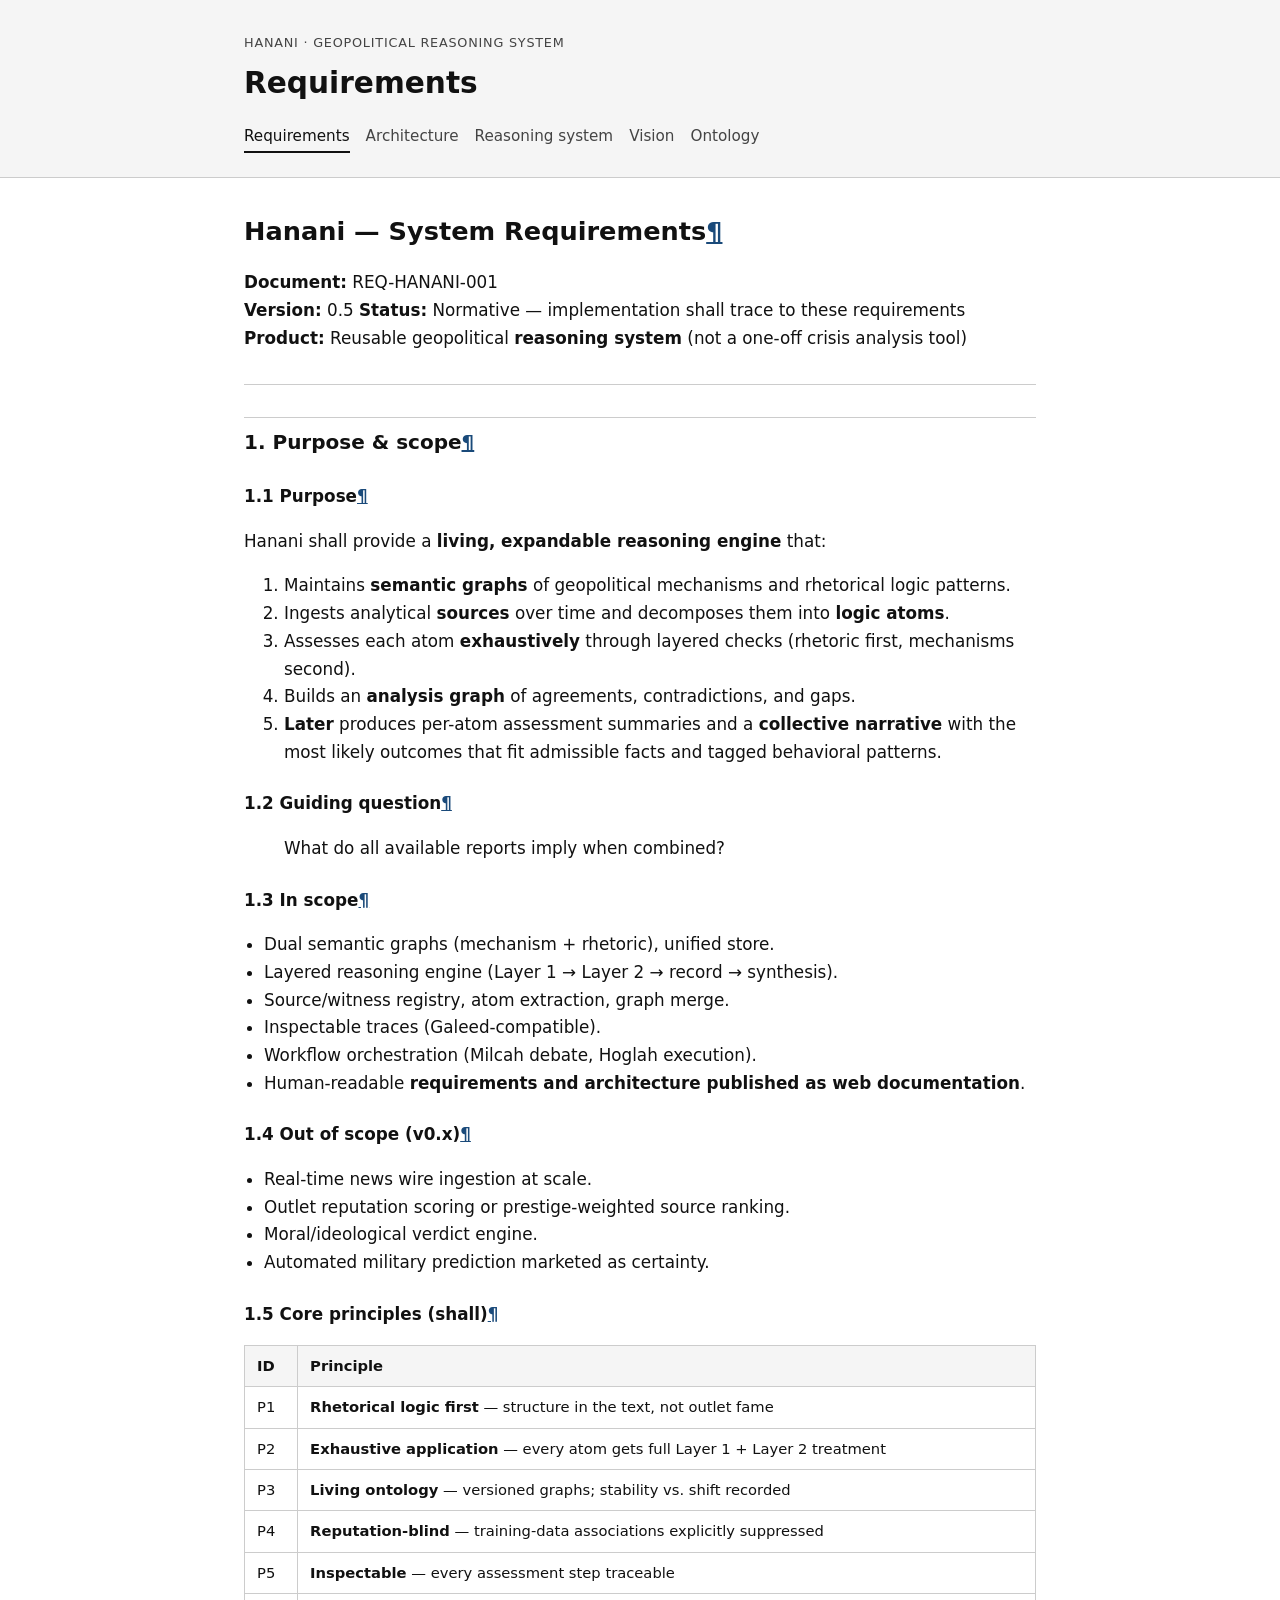
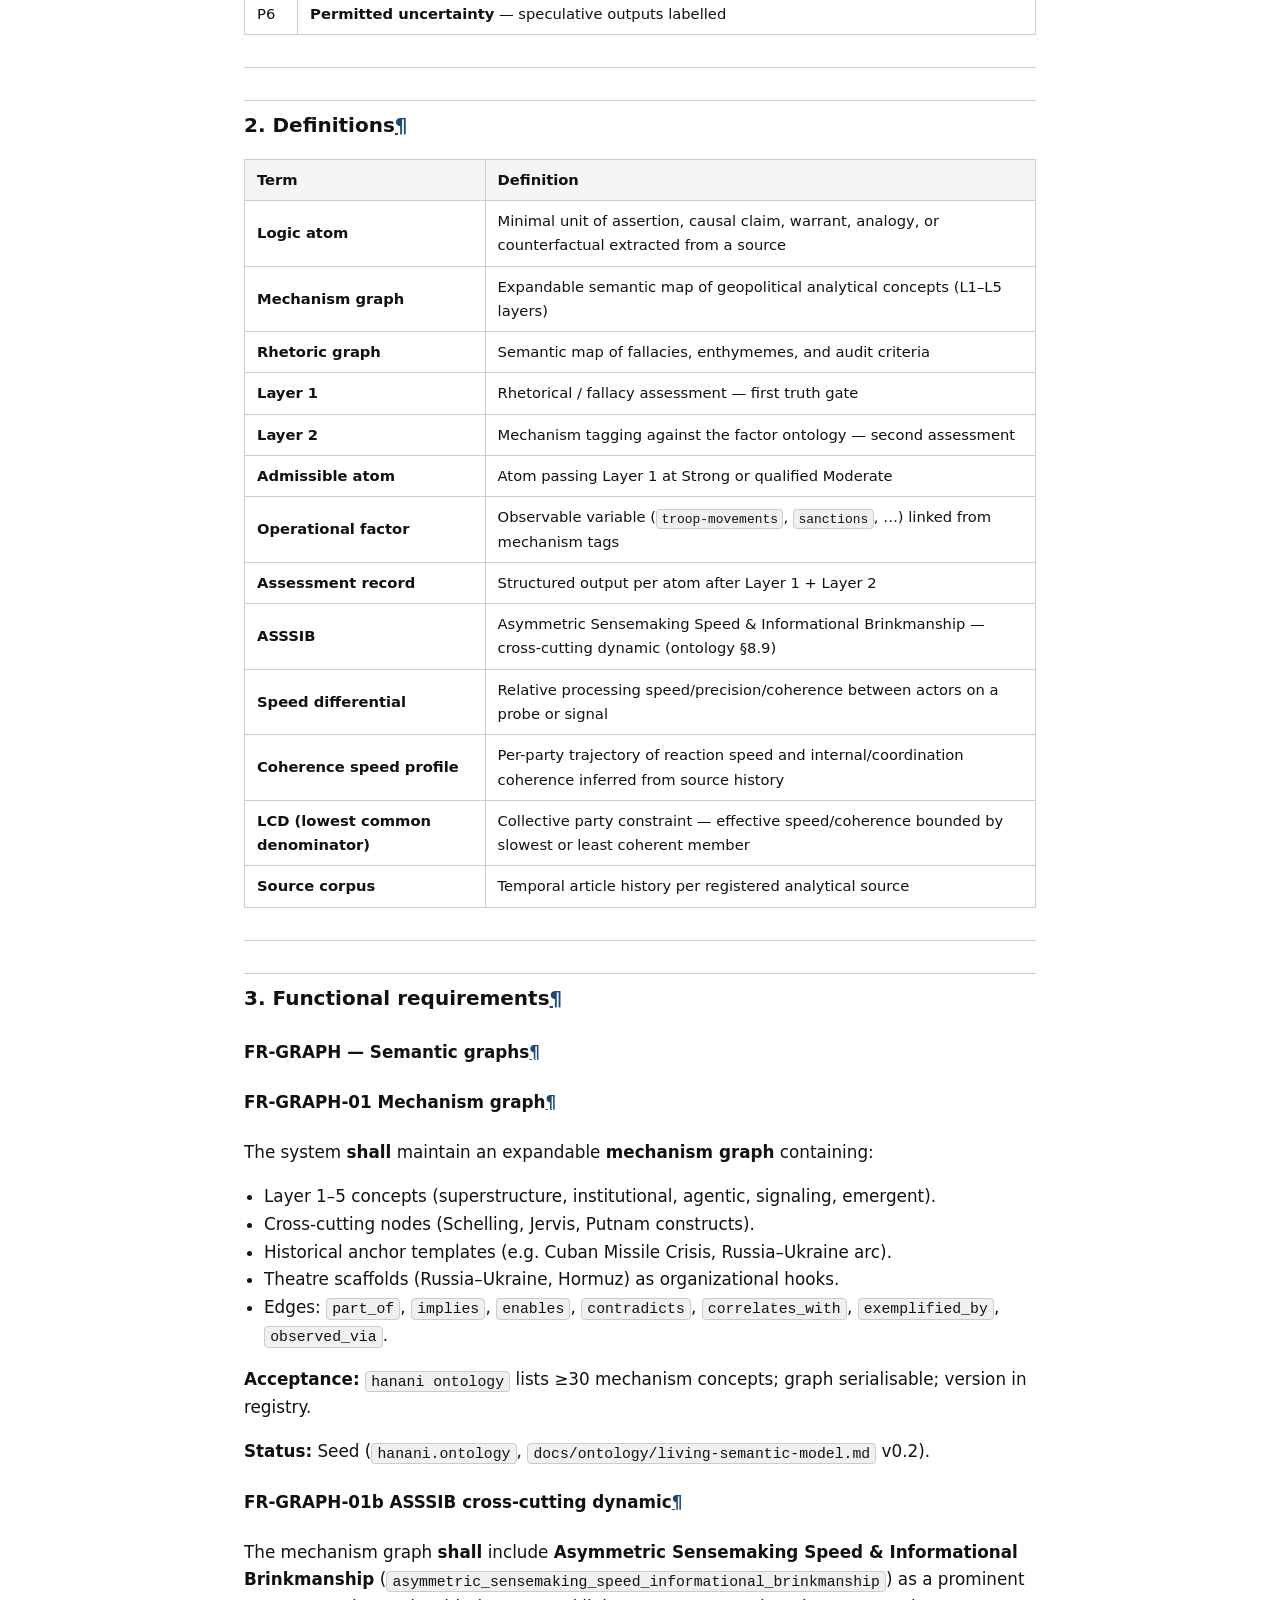
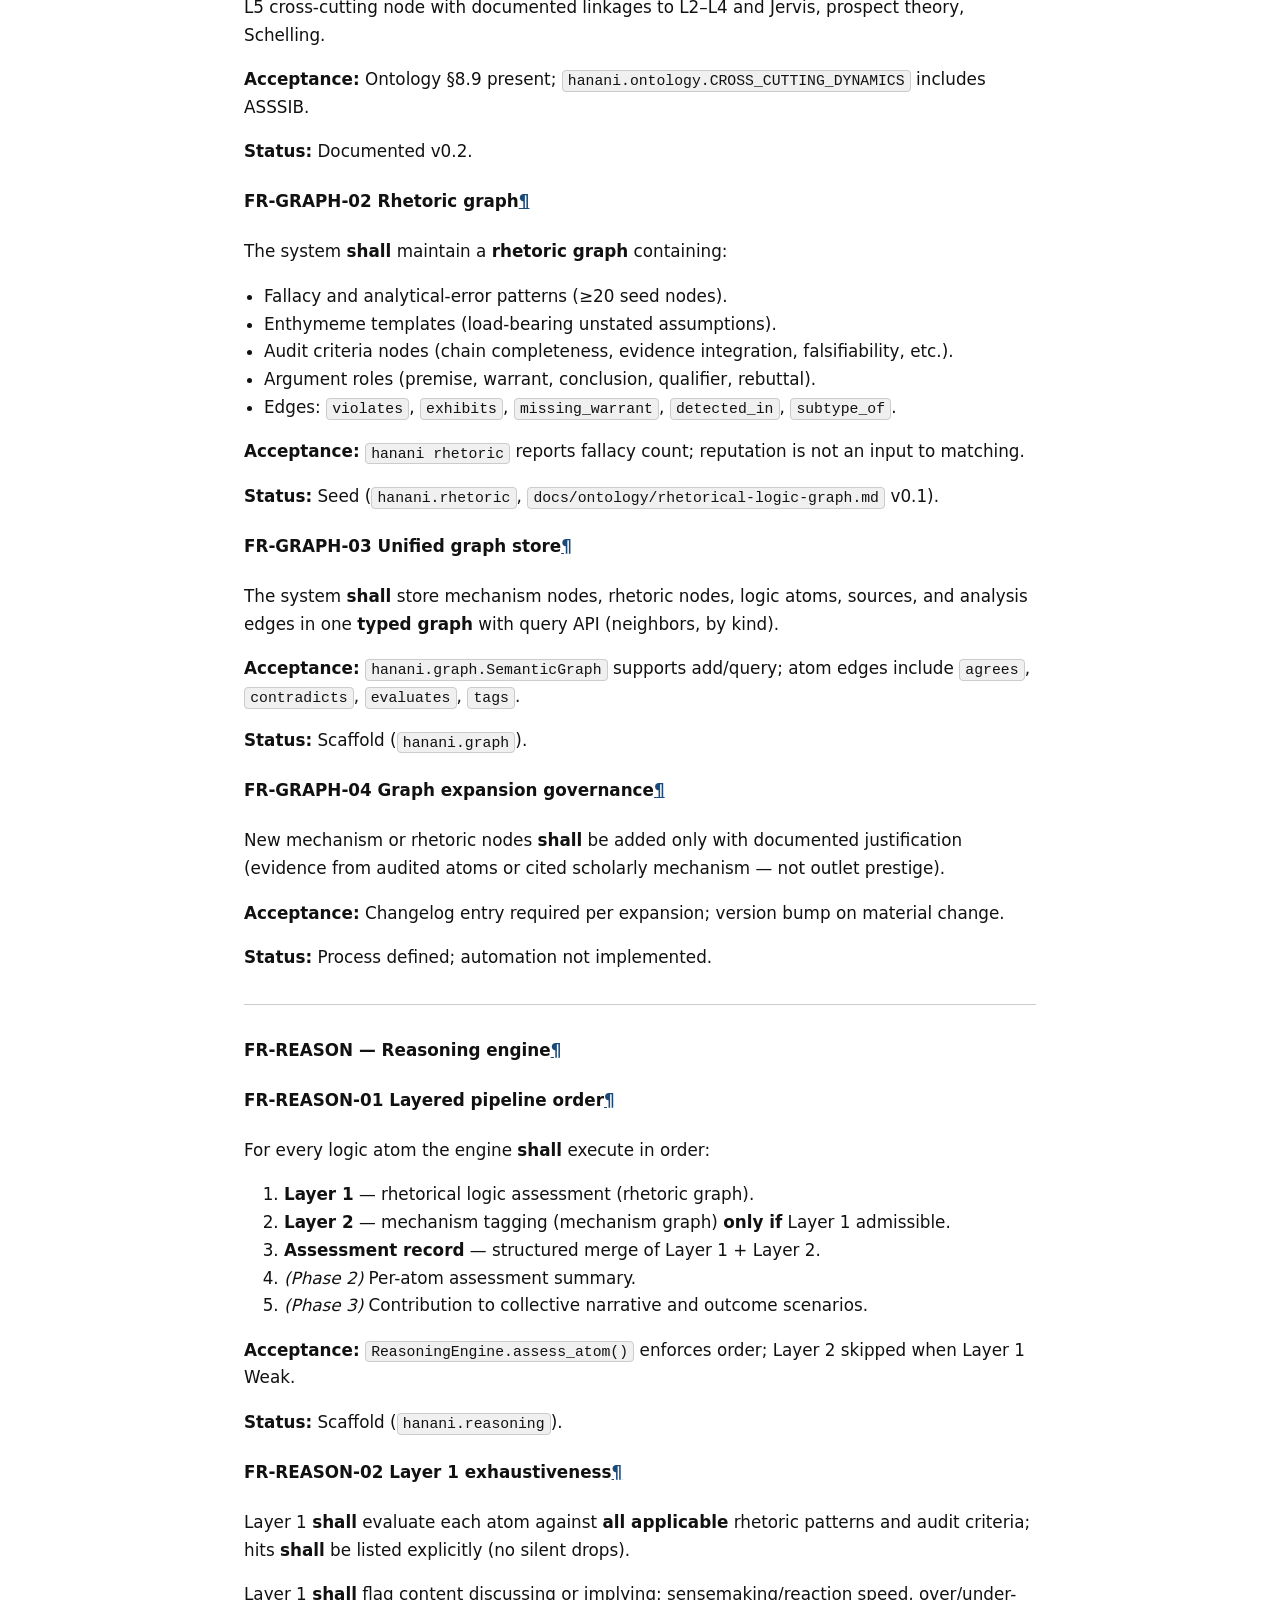
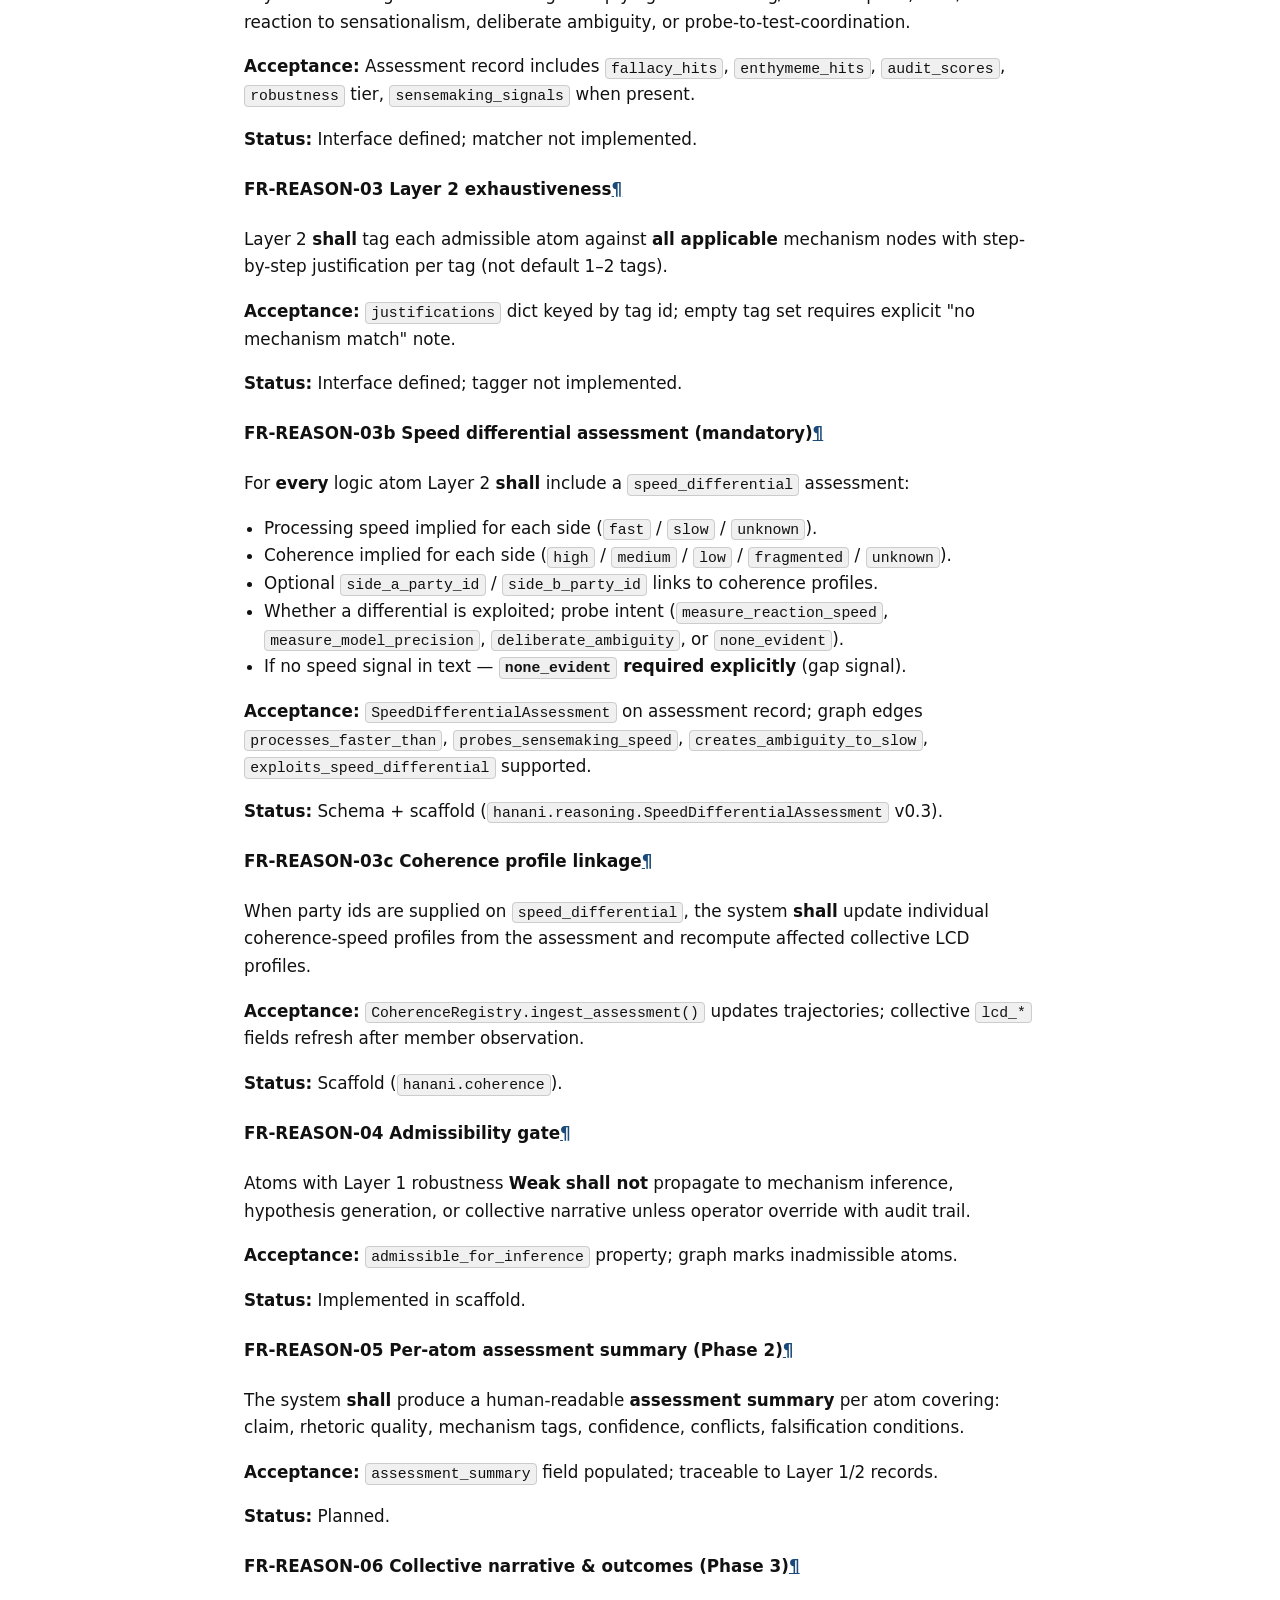
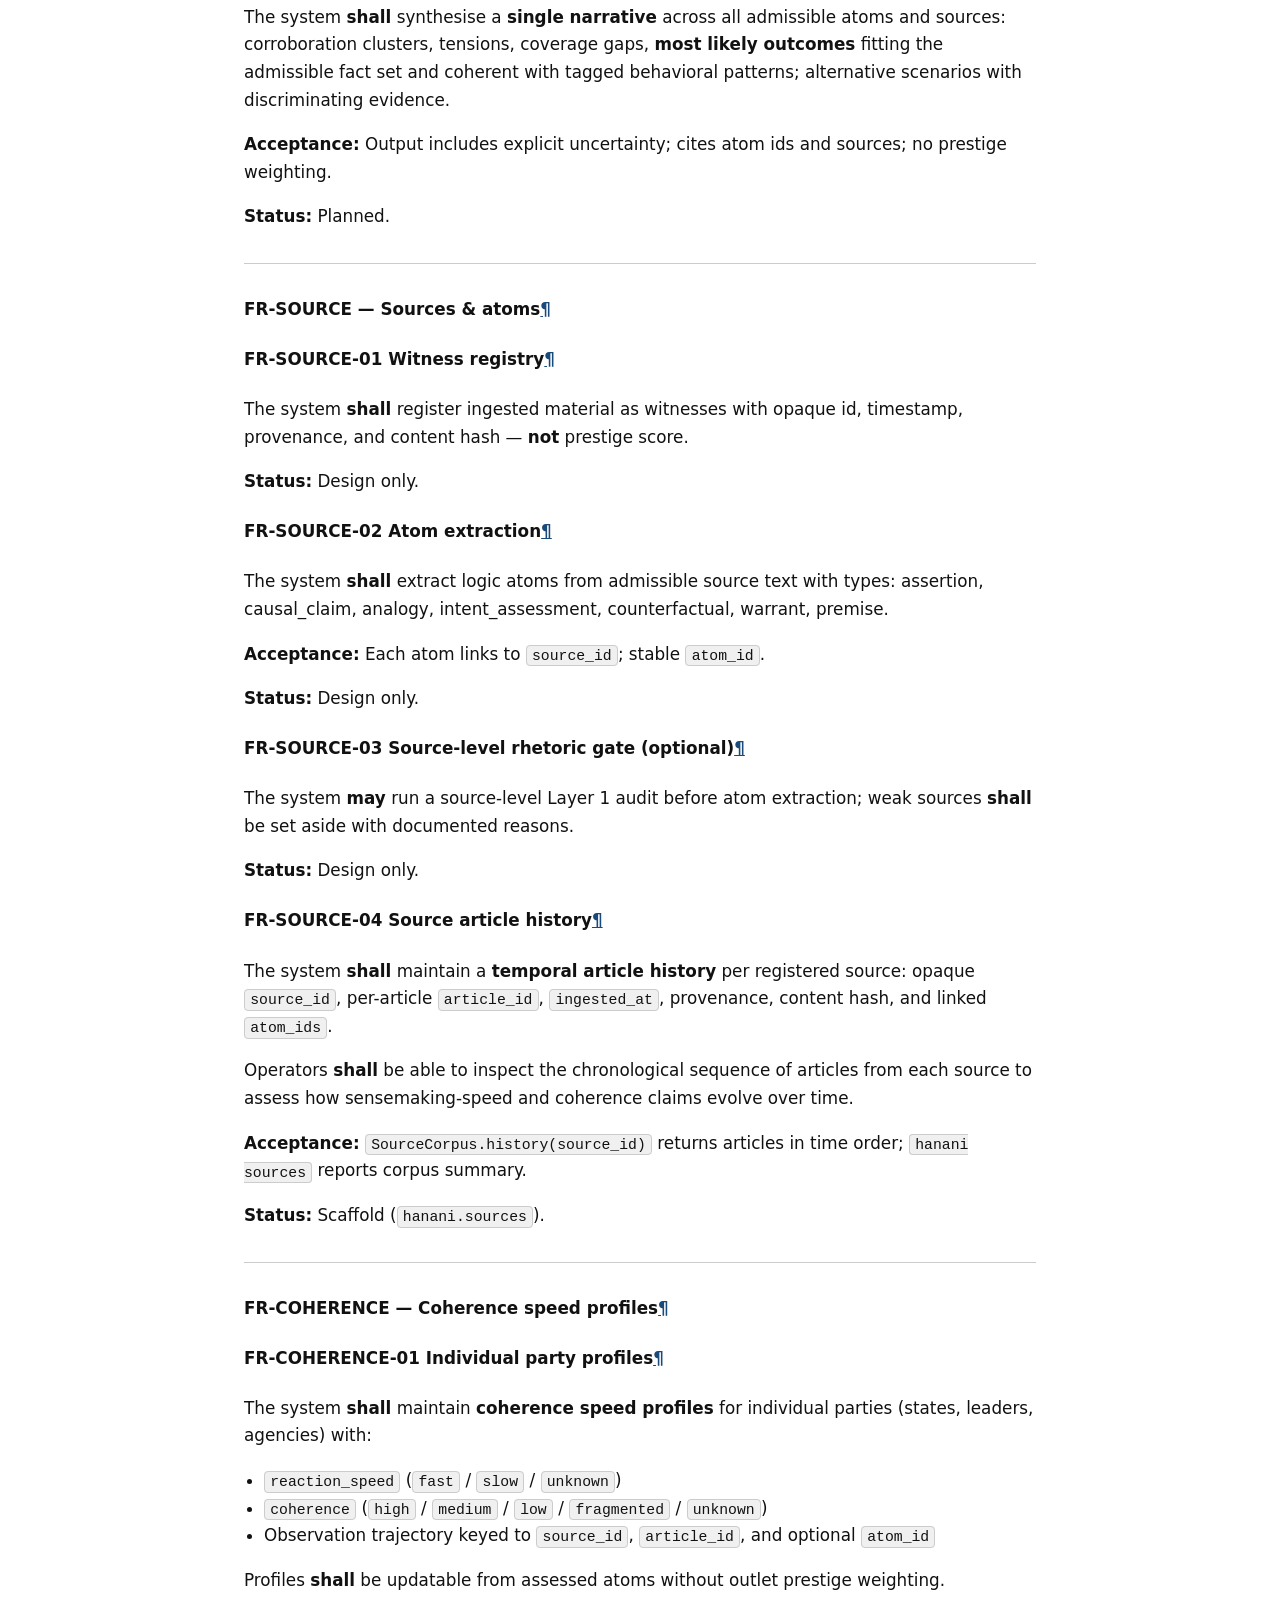
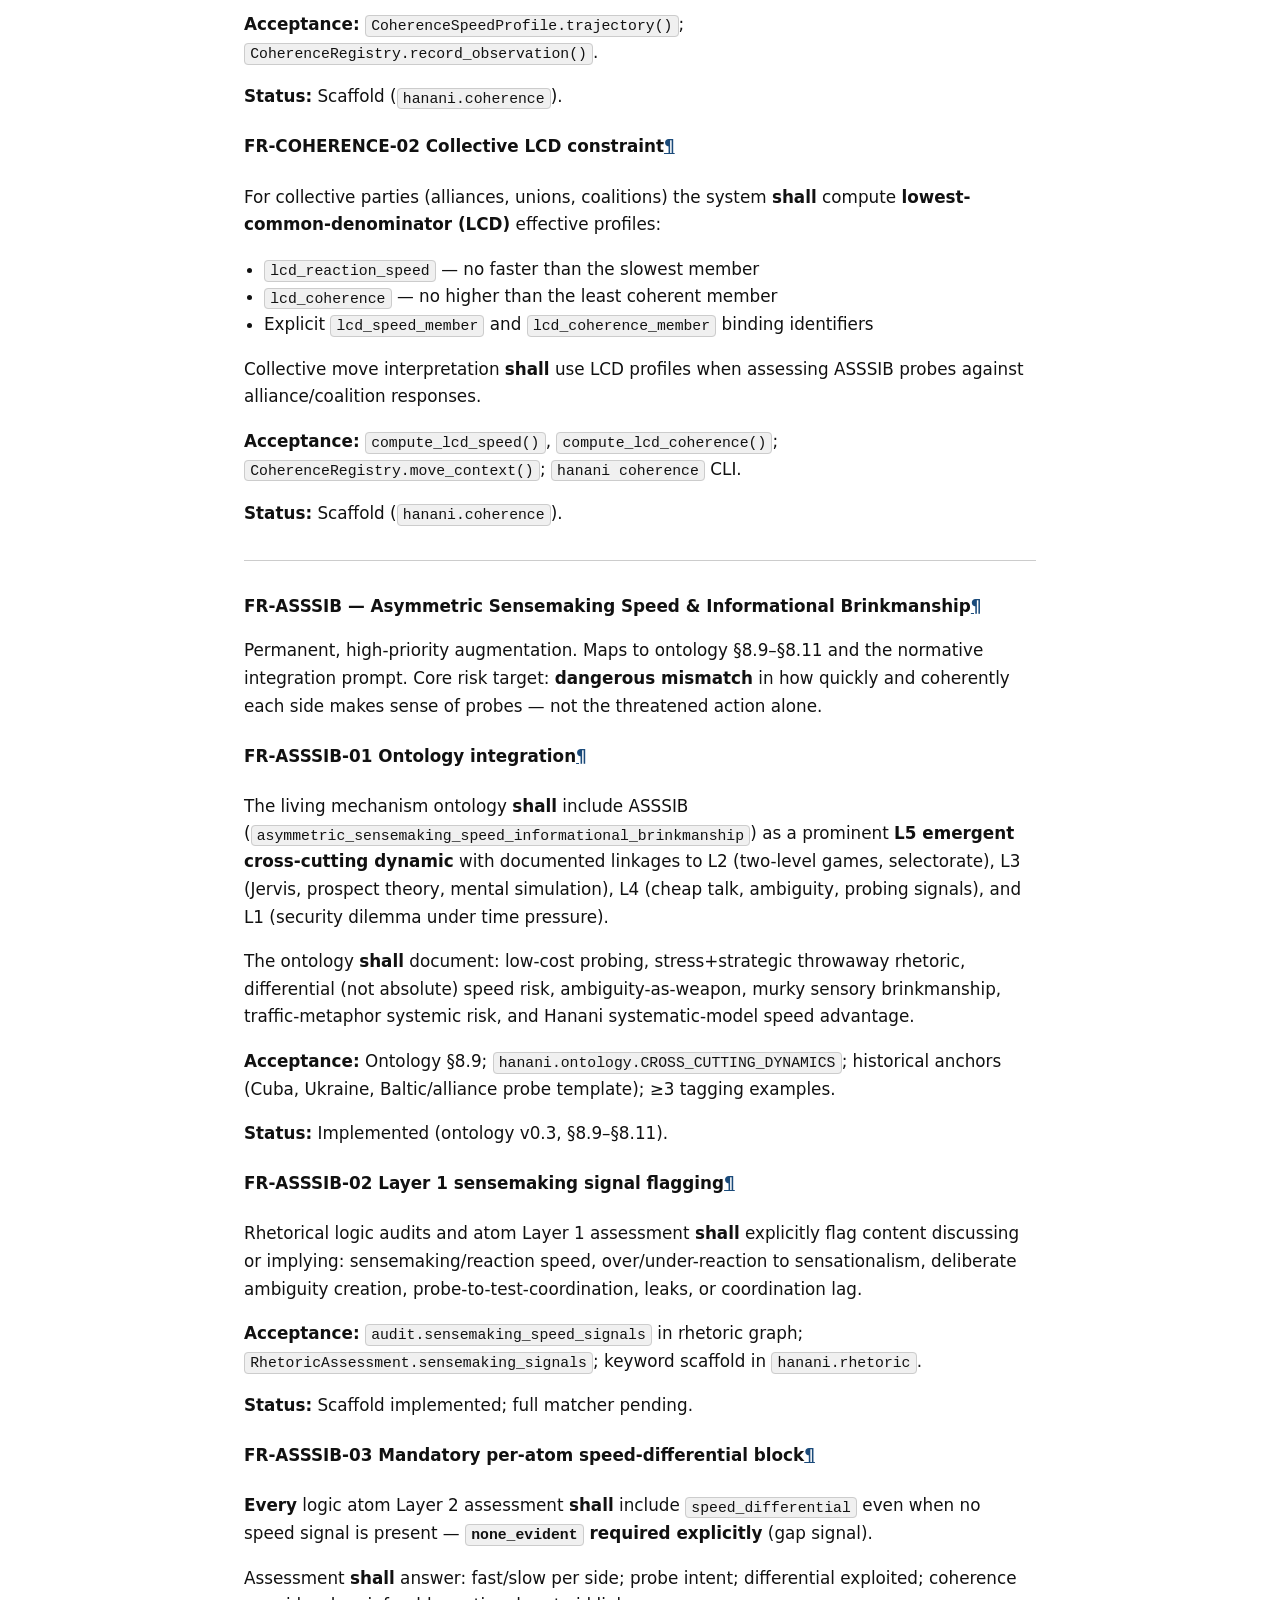
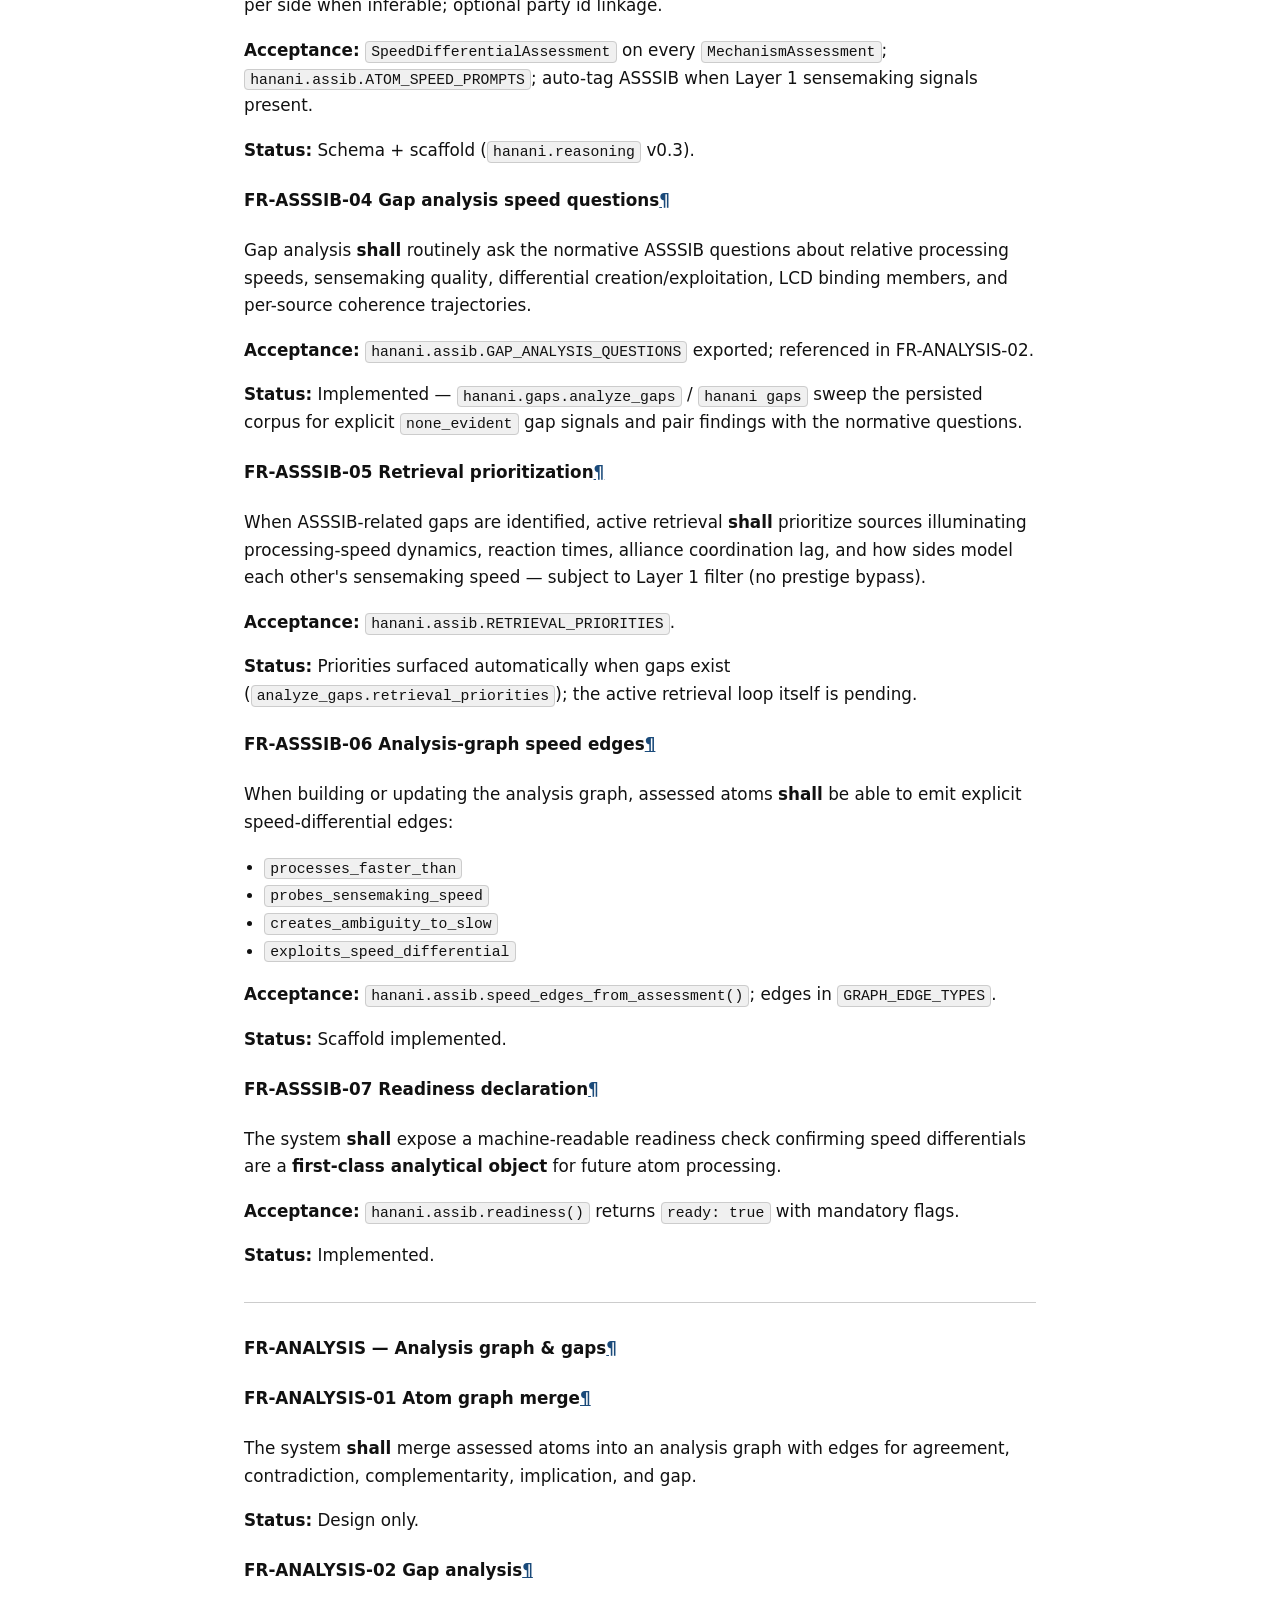
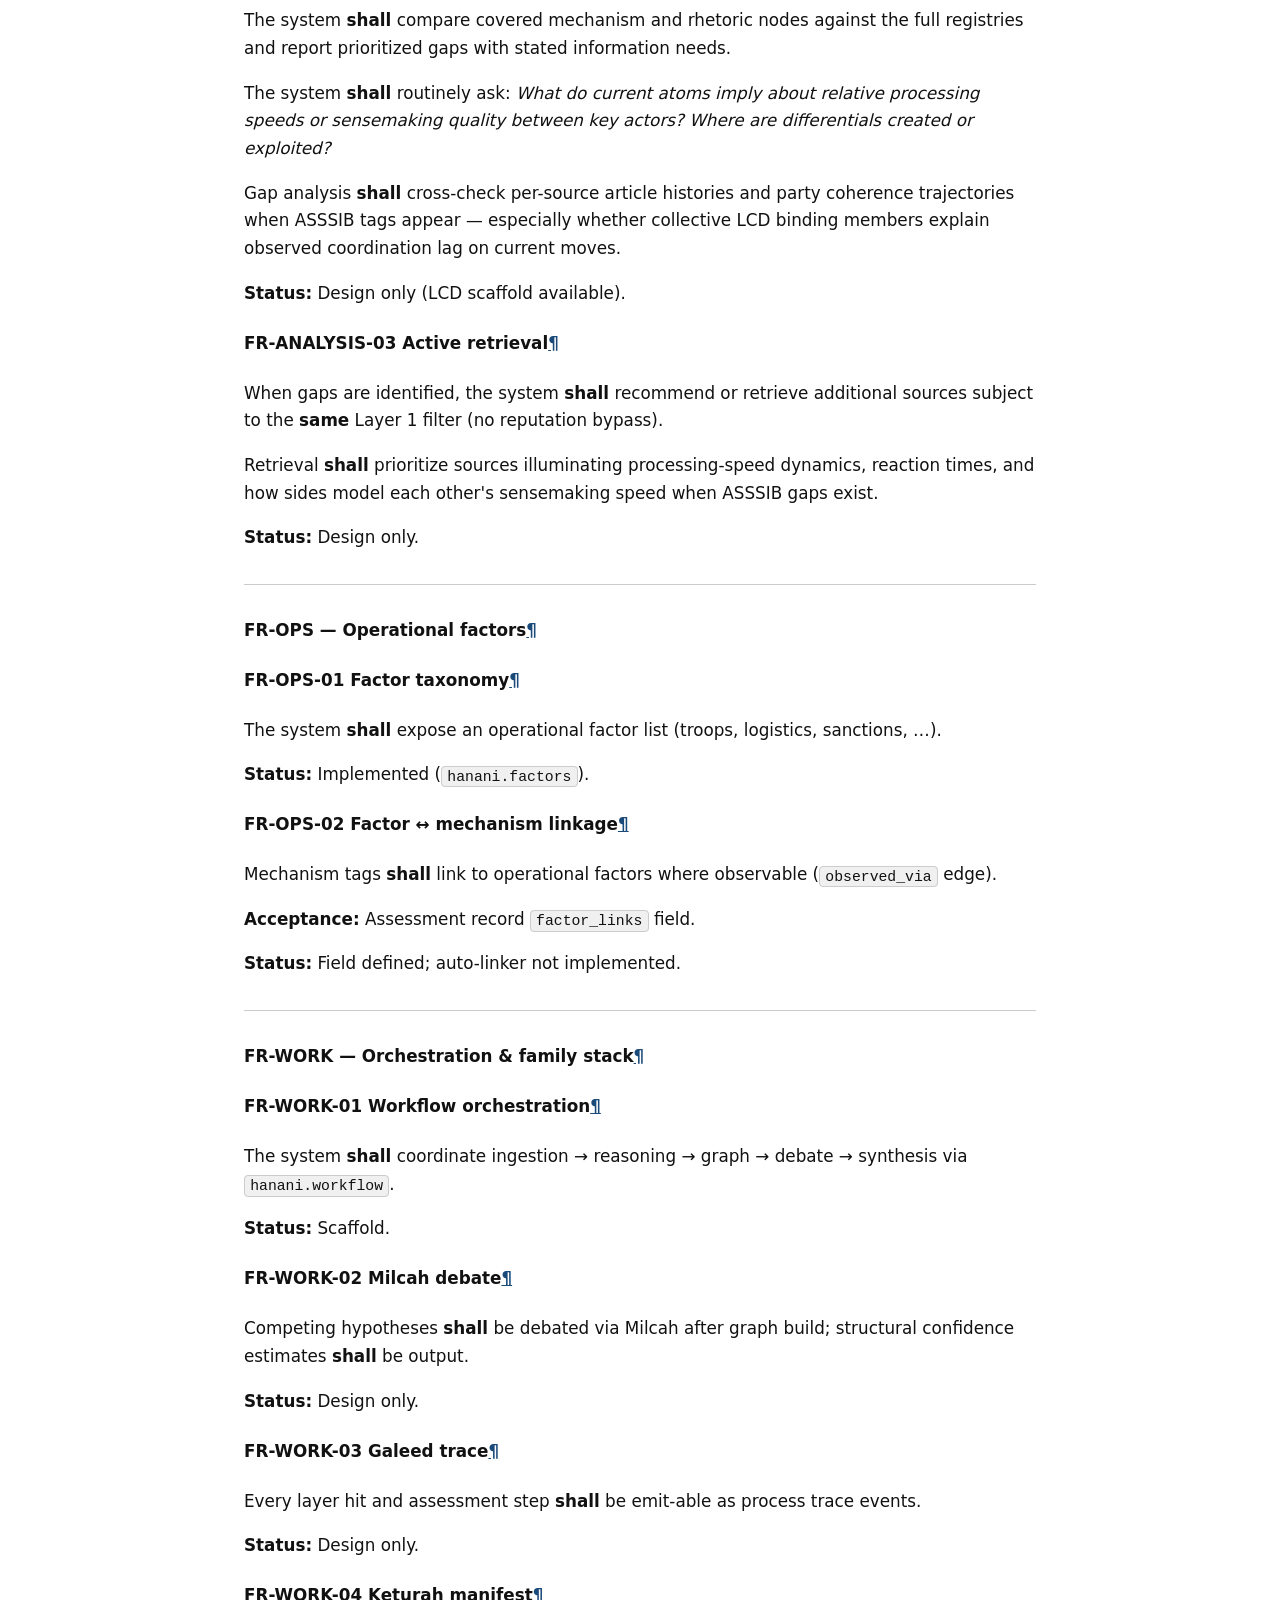
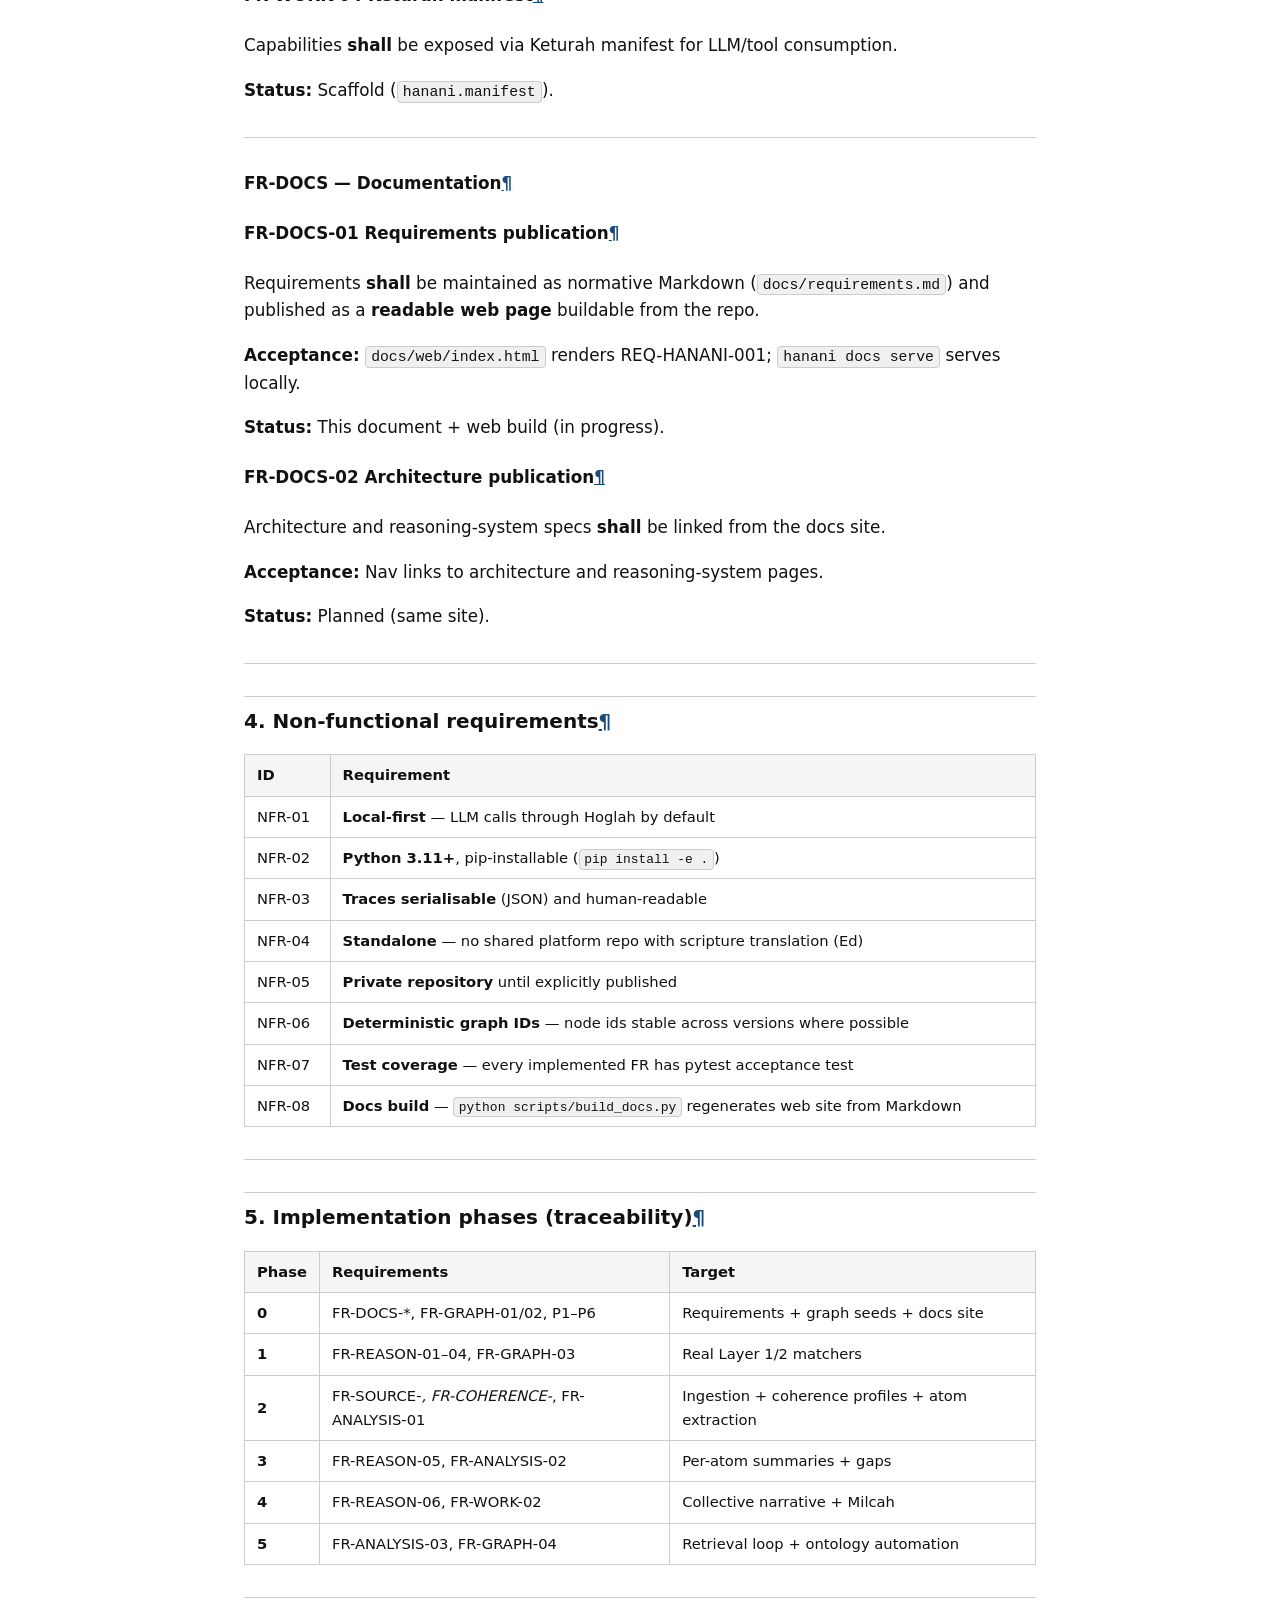
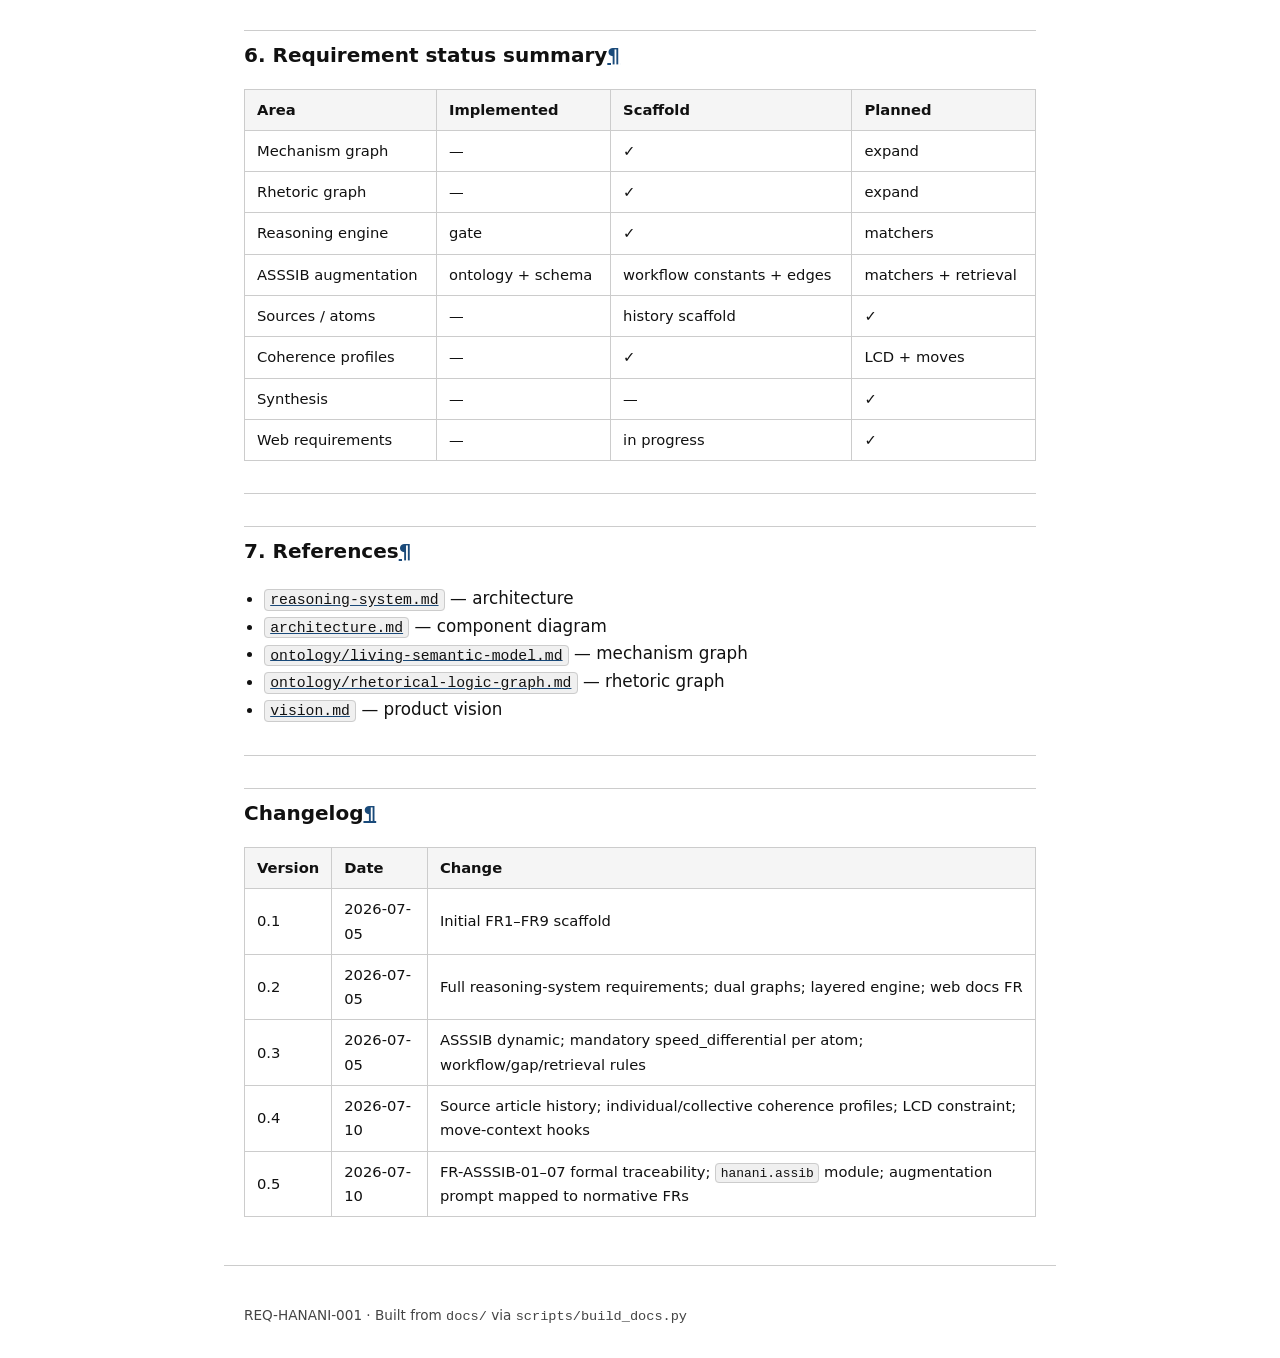
==== commit efd05f8e: "feat: automated ASSSIB gap runner (FR-ASSSIB-04/05) — hanani gaps Grok's handoff next-step #3. gaps." ====
--- a/docs/web/index.html
+++ b/docs/web/index.html
@@ -342,13 +342,13 @@
 processing speeds, sensemaking quality, differential creation/exploitation, LCD binding
 members, and per-source coherence trajectories.</p>
 <p><strong>Acceptance:</strong> <code>hanani.assib.GAP_ANALYSIS_QUESTIONS</code> exported; referenced in FR-ANALYSIS-02.</p>
-<p><strong>Status:</strong> Constants implemented; automated gap runner pending.</p>
+<p><strong>Status:</strong> Implemented — <code>hanani.gaps.analyze_gaps</code> / <code>hanani gaps</code> sweep the persisted corpus for explicit <code>none_evident</code> gap signals and pair findings with the normative questions.</p>
 <h4 id="fr-asssib-05-retrieval-prioritization">FR-ASSSIB-05 Retrieval prioritization<a class="headerlink" href="#fr-asssib-05-retrieval-prioritization" title="Permanent link">&para;</a></h4>
 <p>When ASSSIB-related gaps are identified, active retrieval <strong>shall</strong> prioritize sources
 illuminating processing-speed dynamics, reaction times, alliance coordination lag, and
 how sides model each other's sensemaking speed — subject to Layer 1 filter (no prestige bypass).</p>
 <p><strong>Acceptance:</strong> <code>hanani.assib.RETRIEVAL_PRIORITIES</code>.</p>
-<p><strong>Status:</strong> Constants implemented; retrieval loop pending.</p>
+<p><strong>Status:</strong> Priorities surfaced automatically when gaps exist (<code>analyze_gaps.retrieval_priorities</code>); the active retrieval loop itself is pending.</p>
 <h4 id="fr-asssib-06-analysis-graph-speed-edges">FR-ASSSIB-06 Analysis-graph speed edges<a class="headerlink" href="#fr-asssib-06-analysis-graph-speed-edges" title="Permanent link">&para;</a></h4>
 <p>When building or updating the analysis graph, assessed atoms <strong>shall</strong> be able to emit
 explicit speed-differential edges:</p>
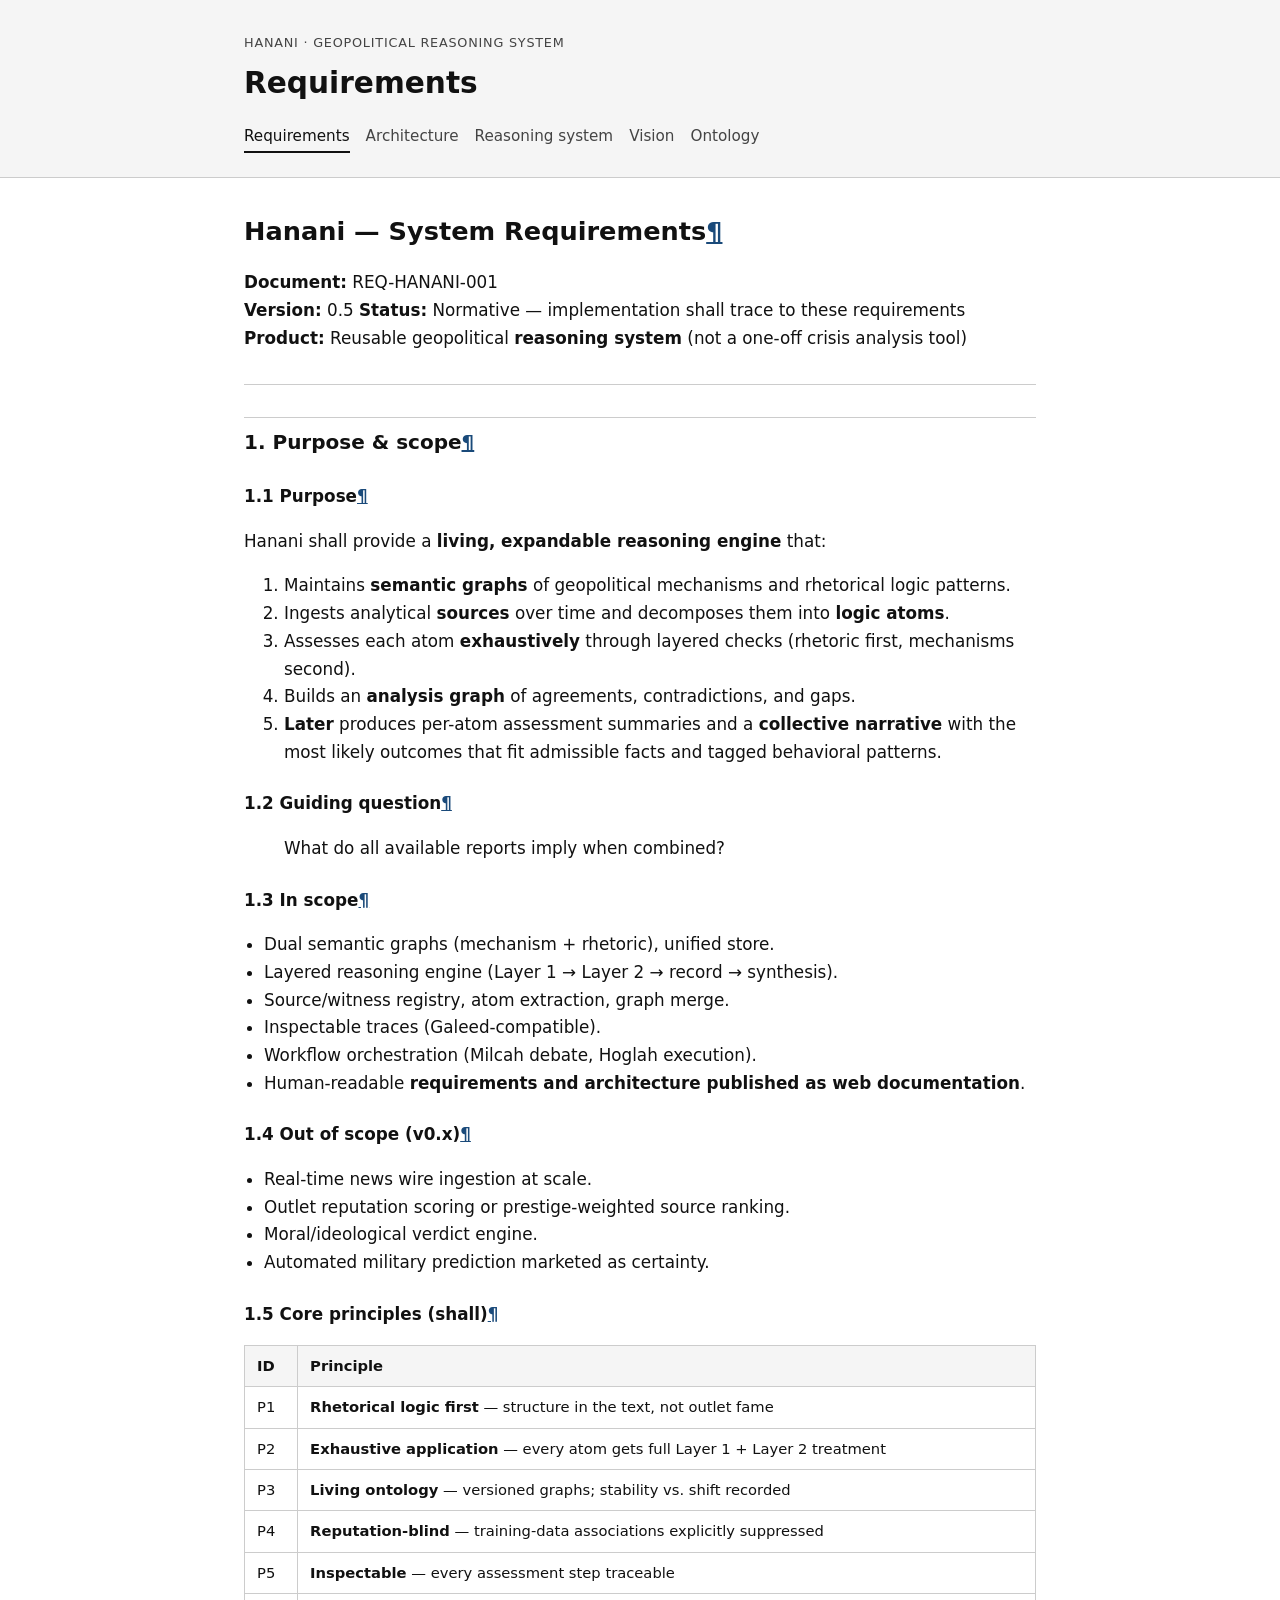
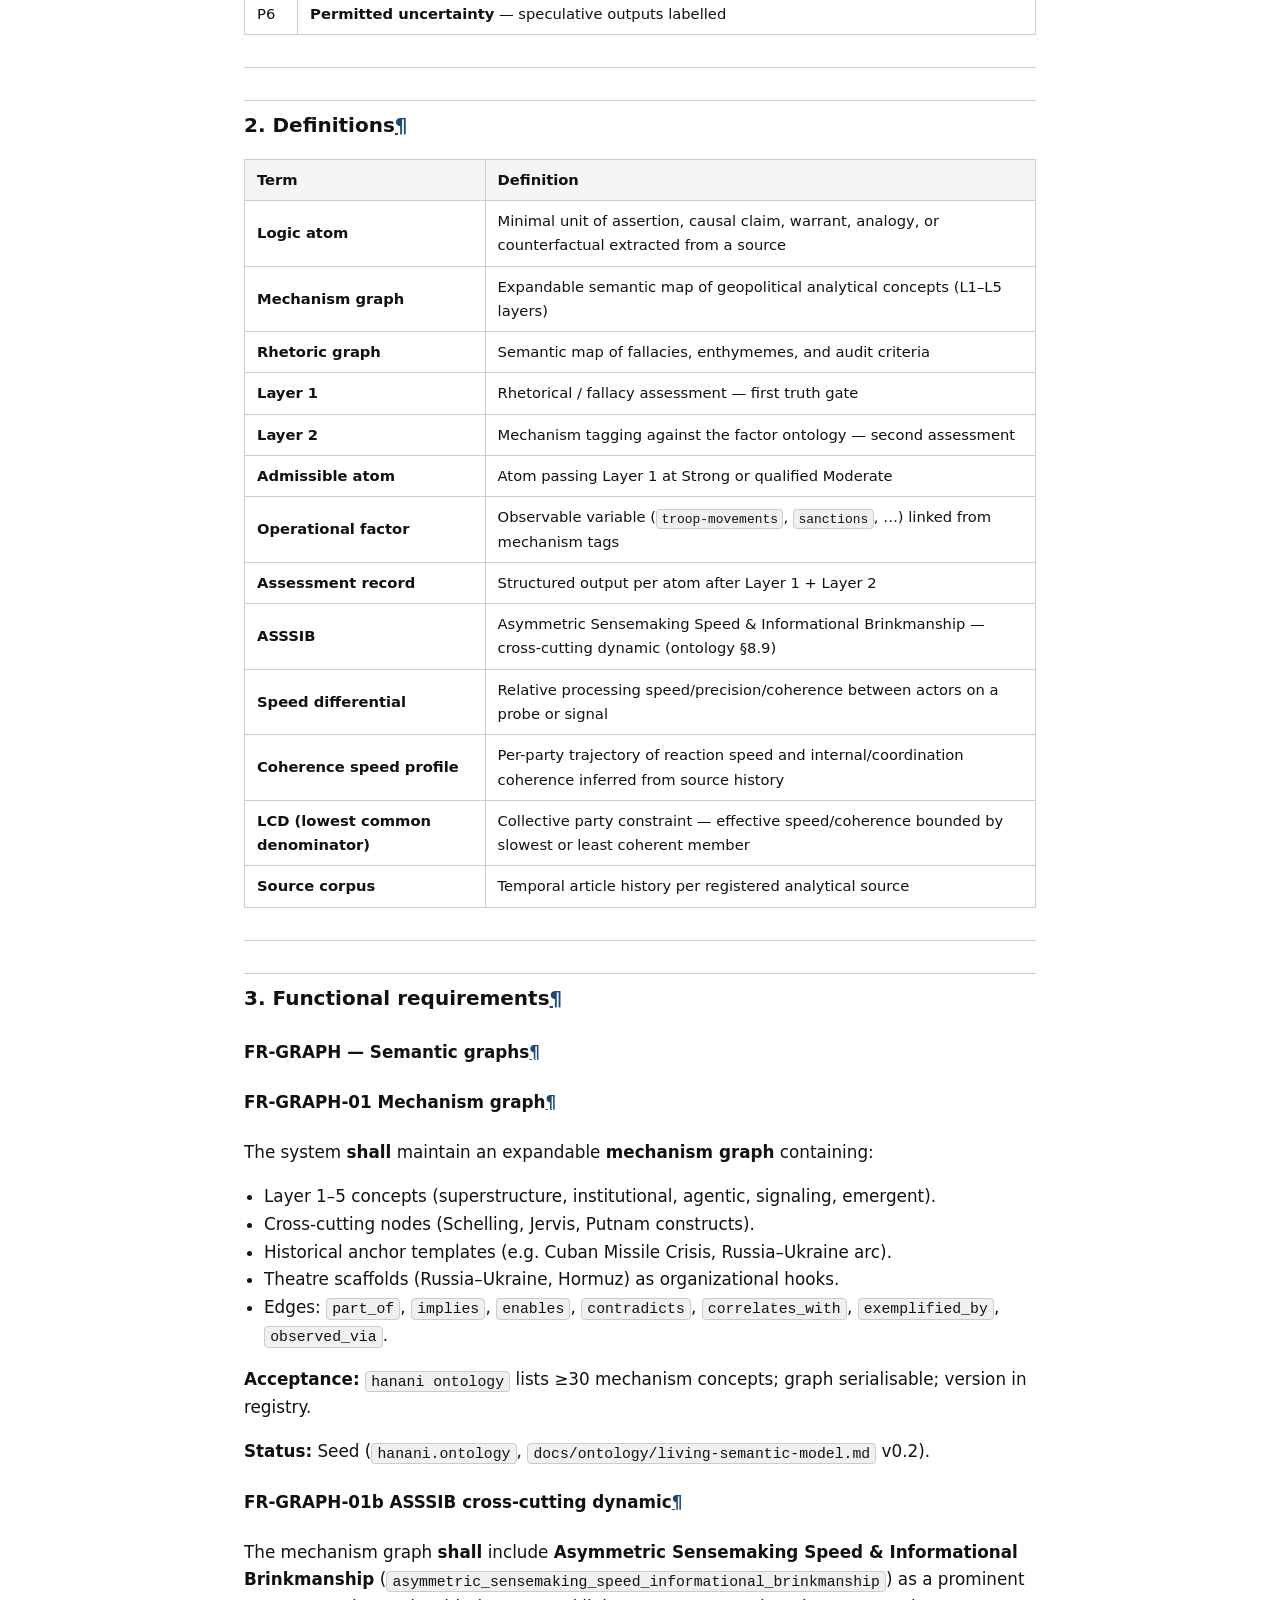
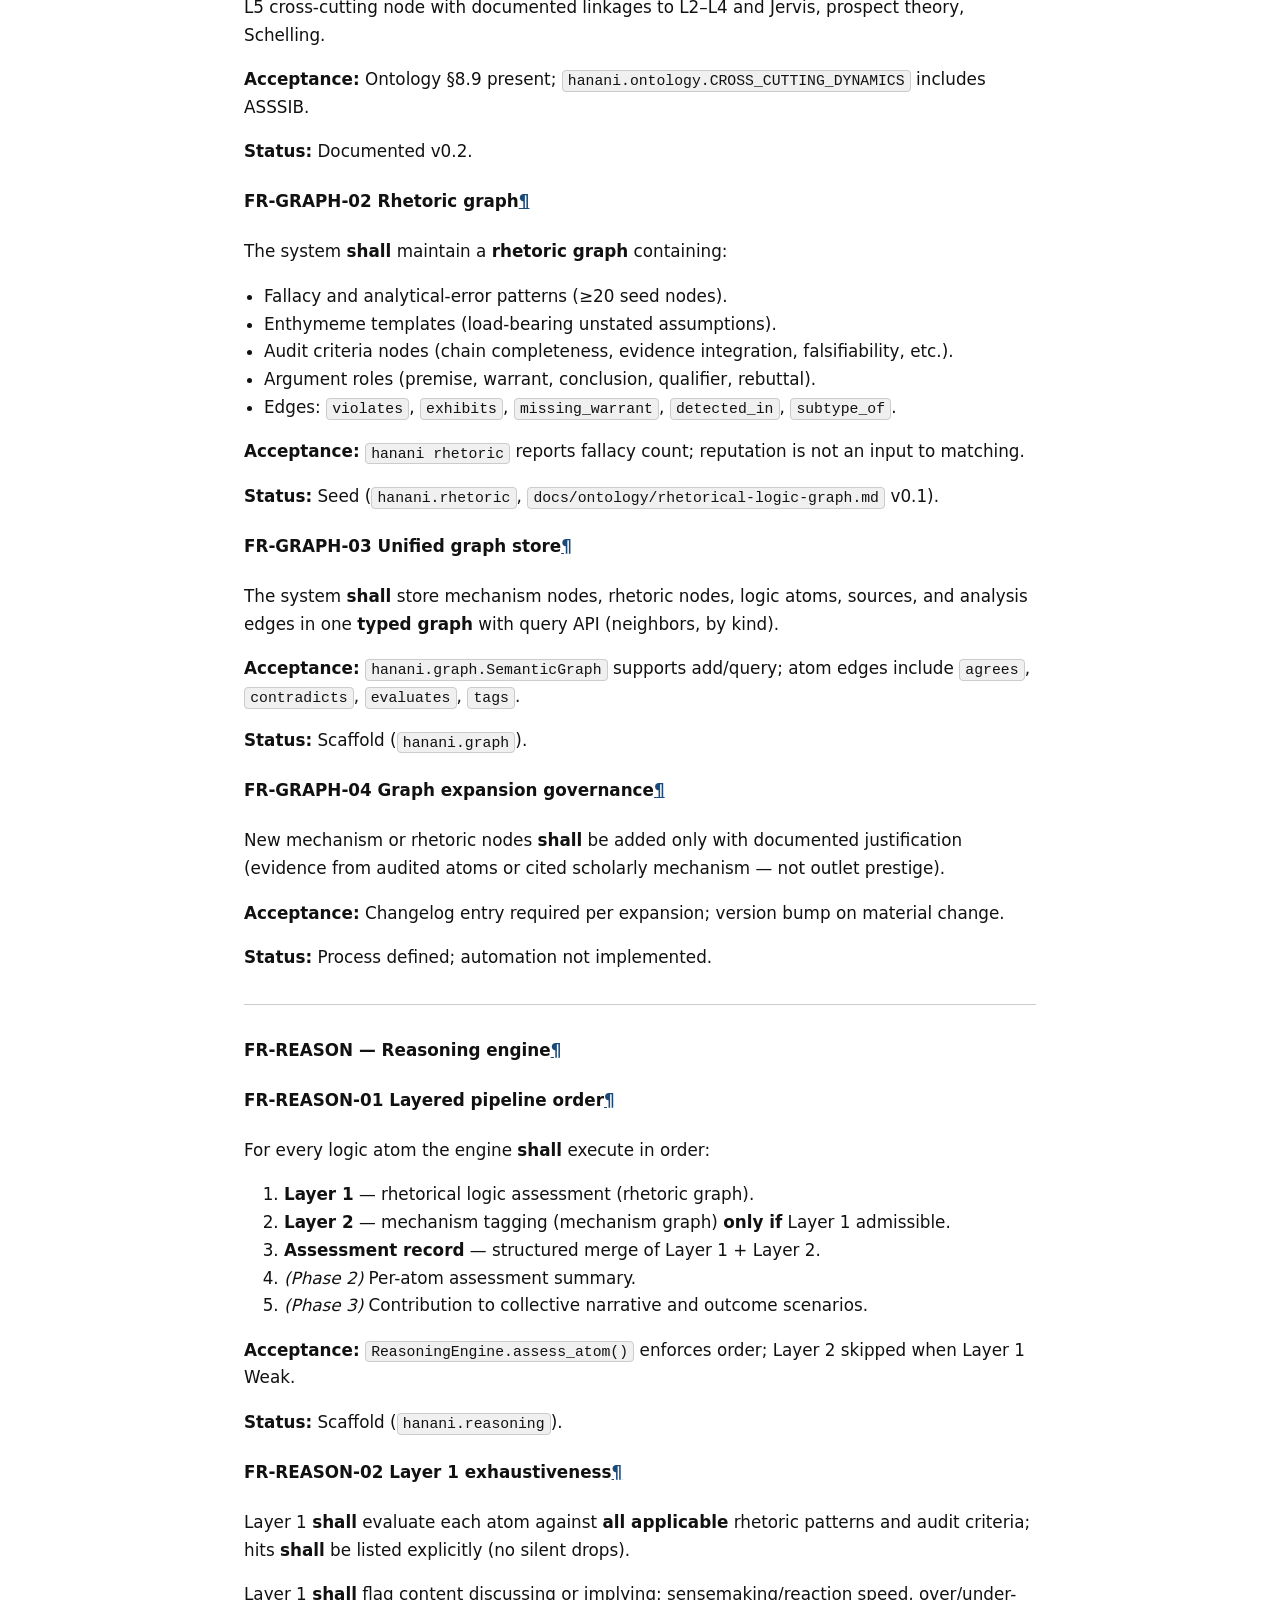
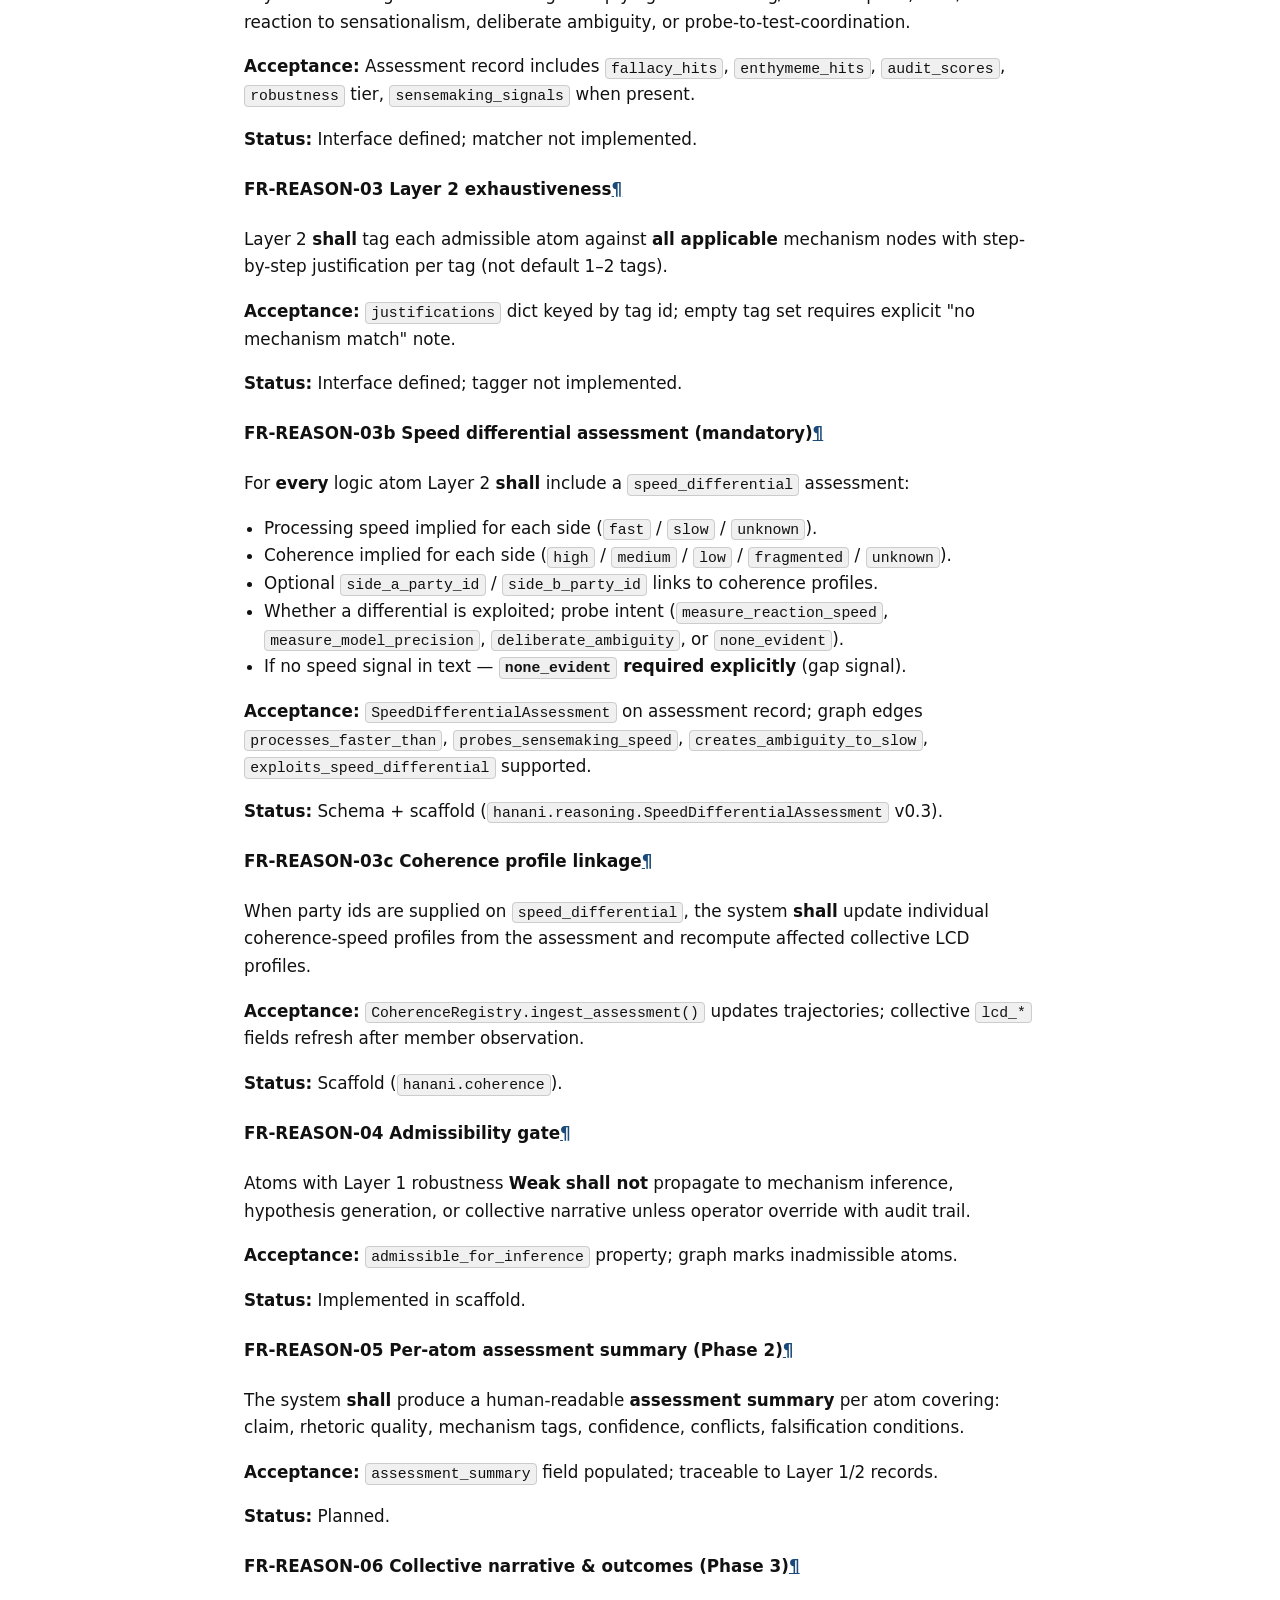
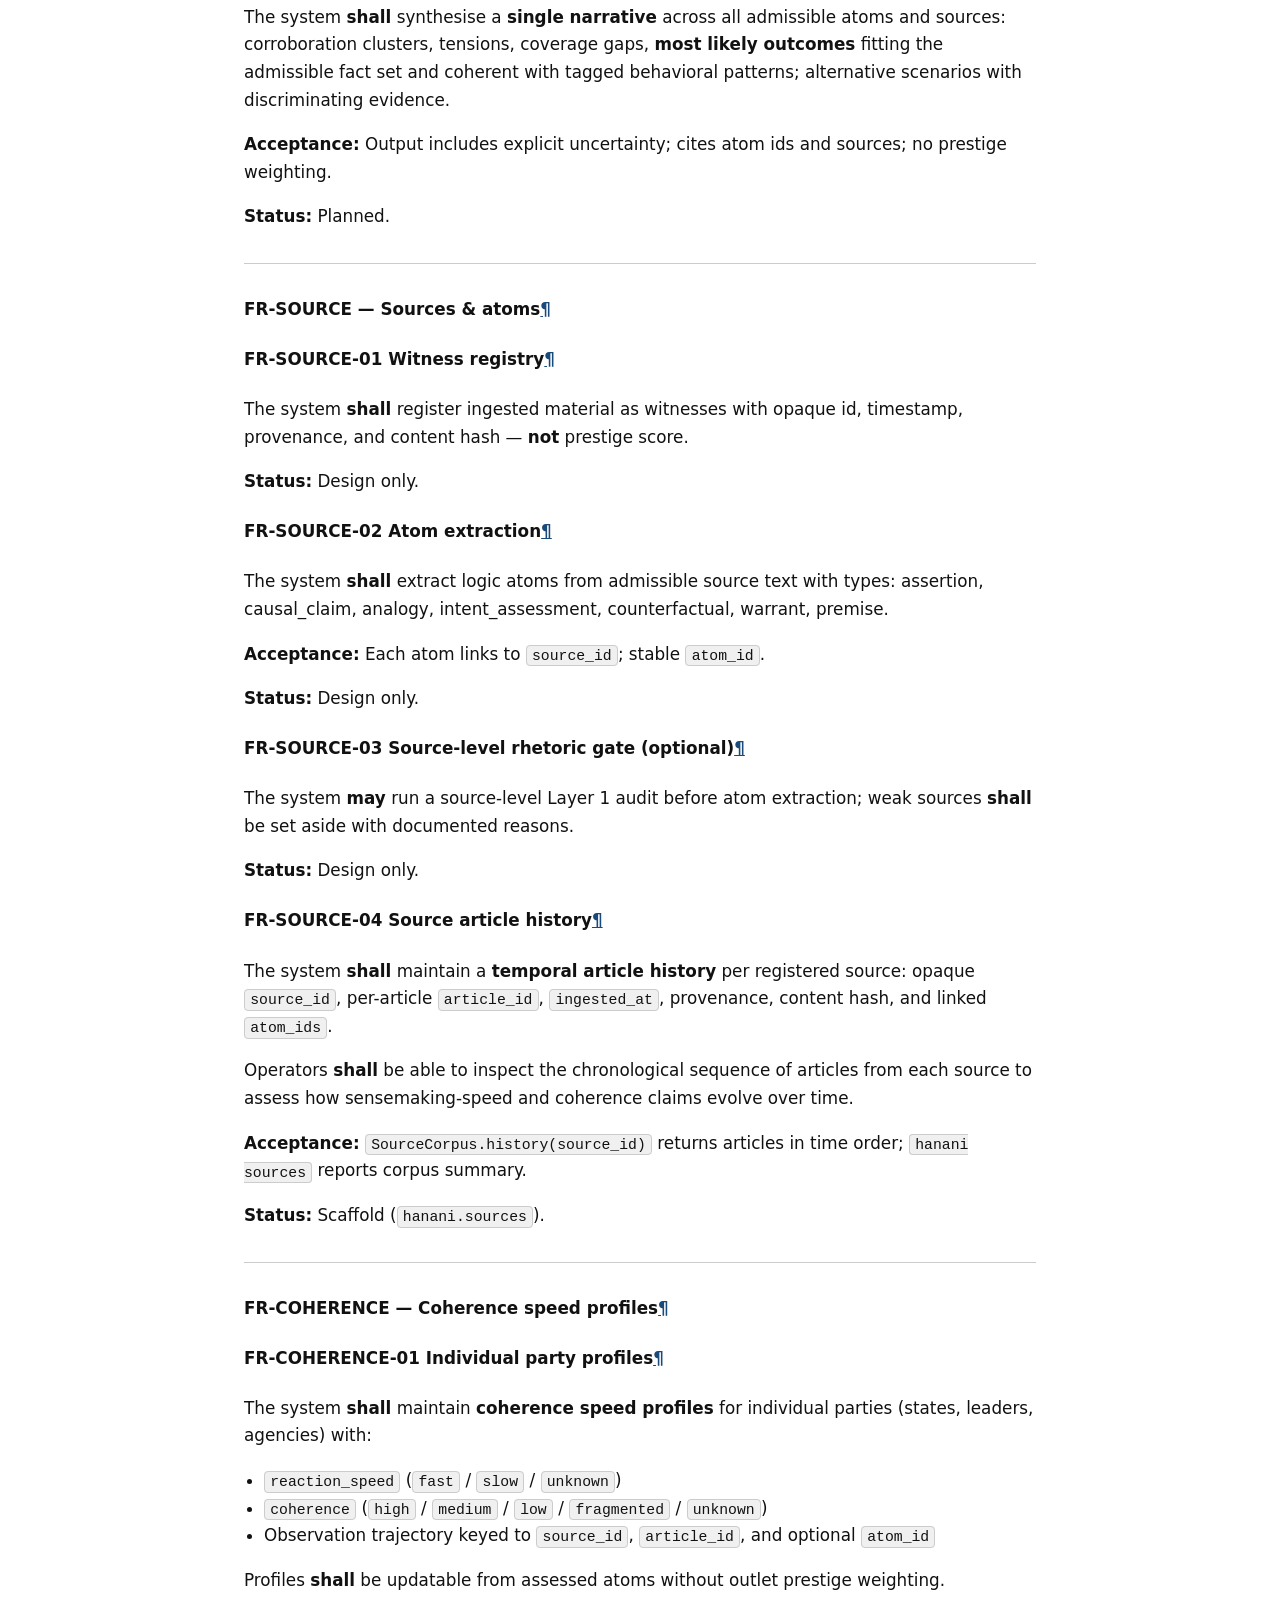
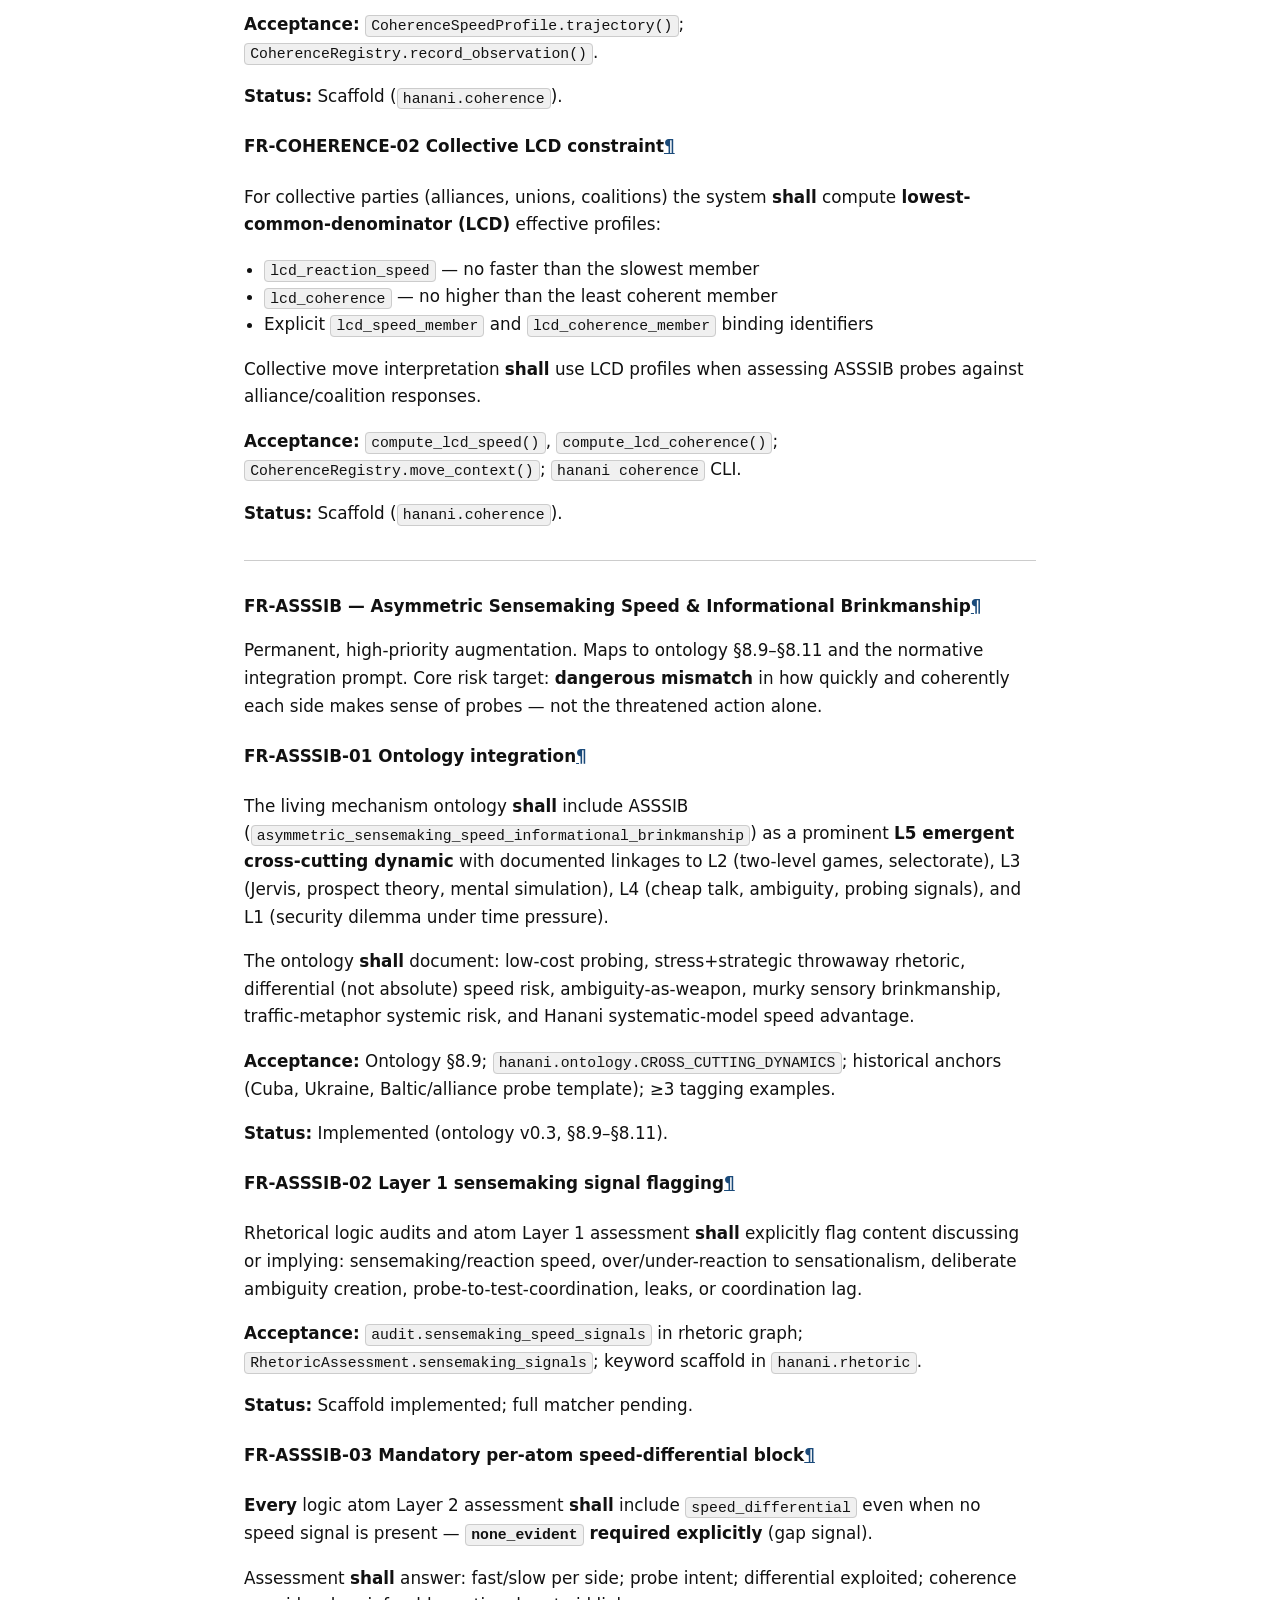
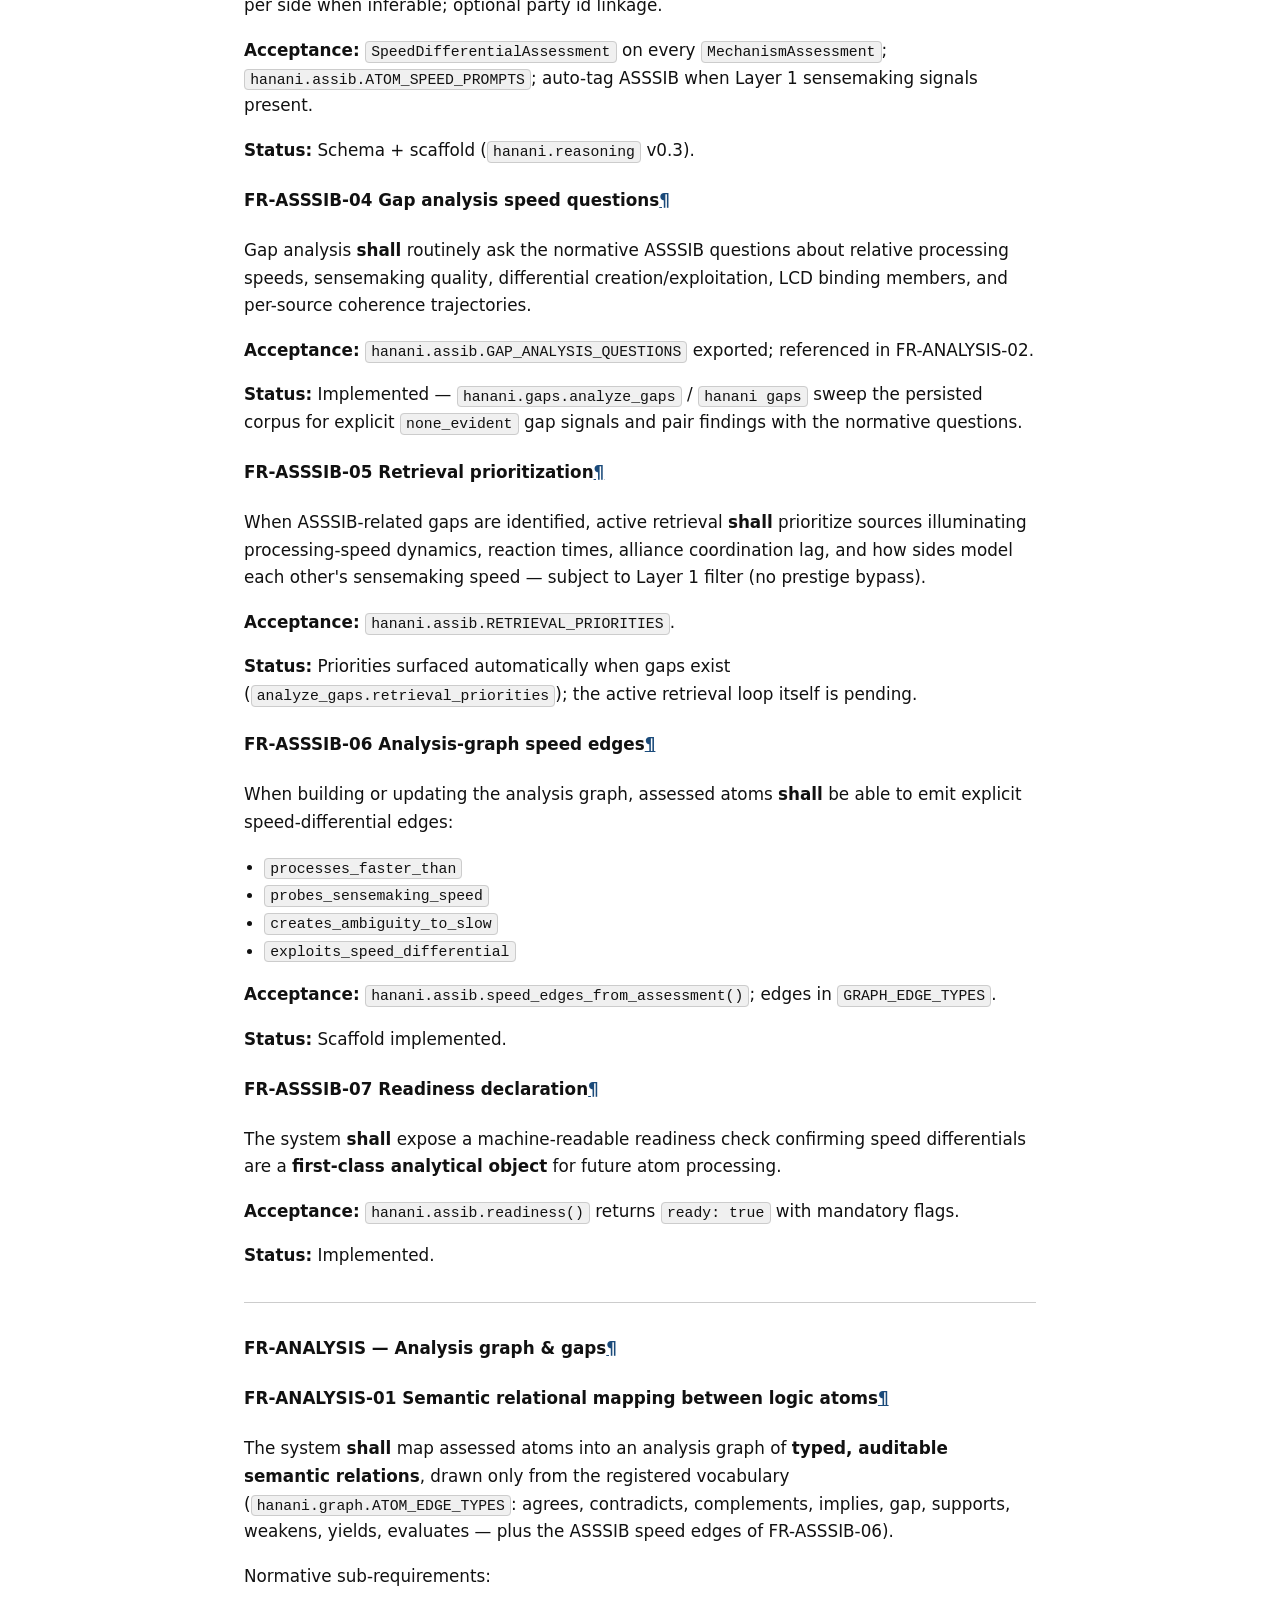
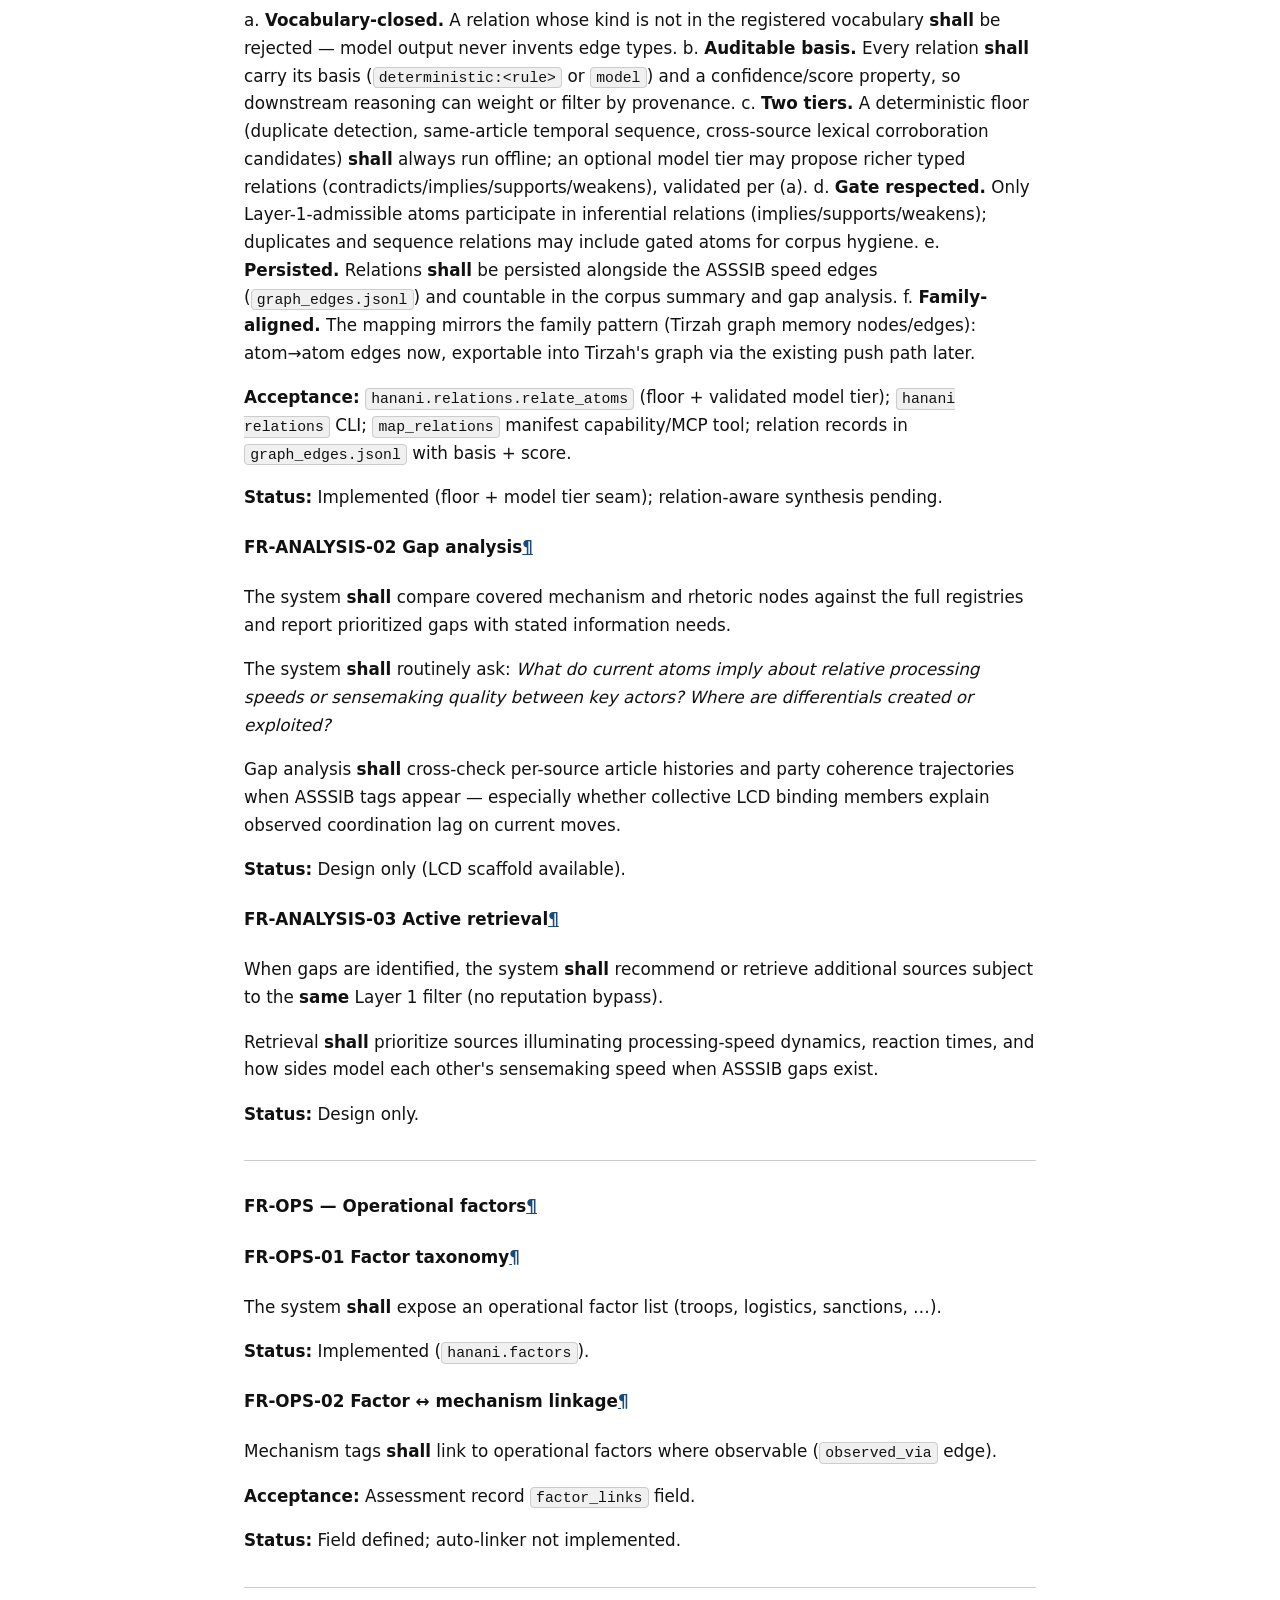
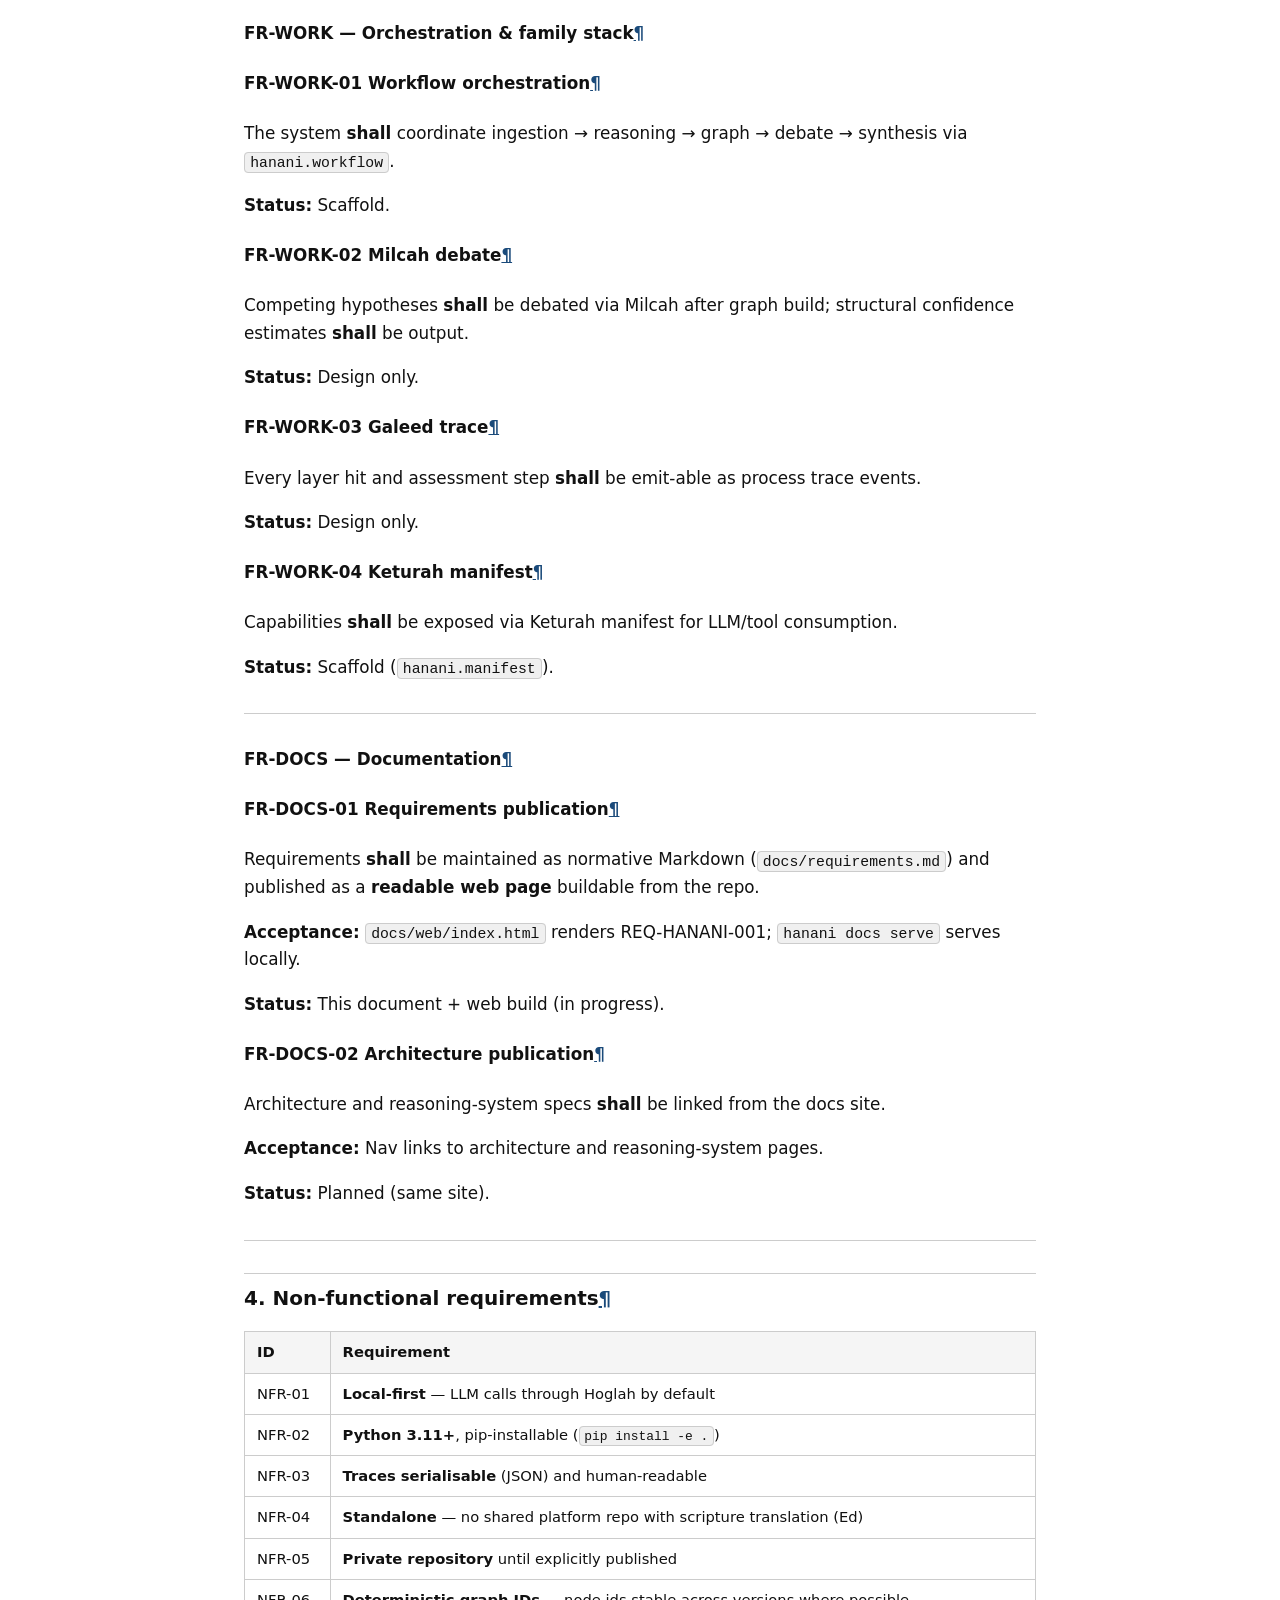
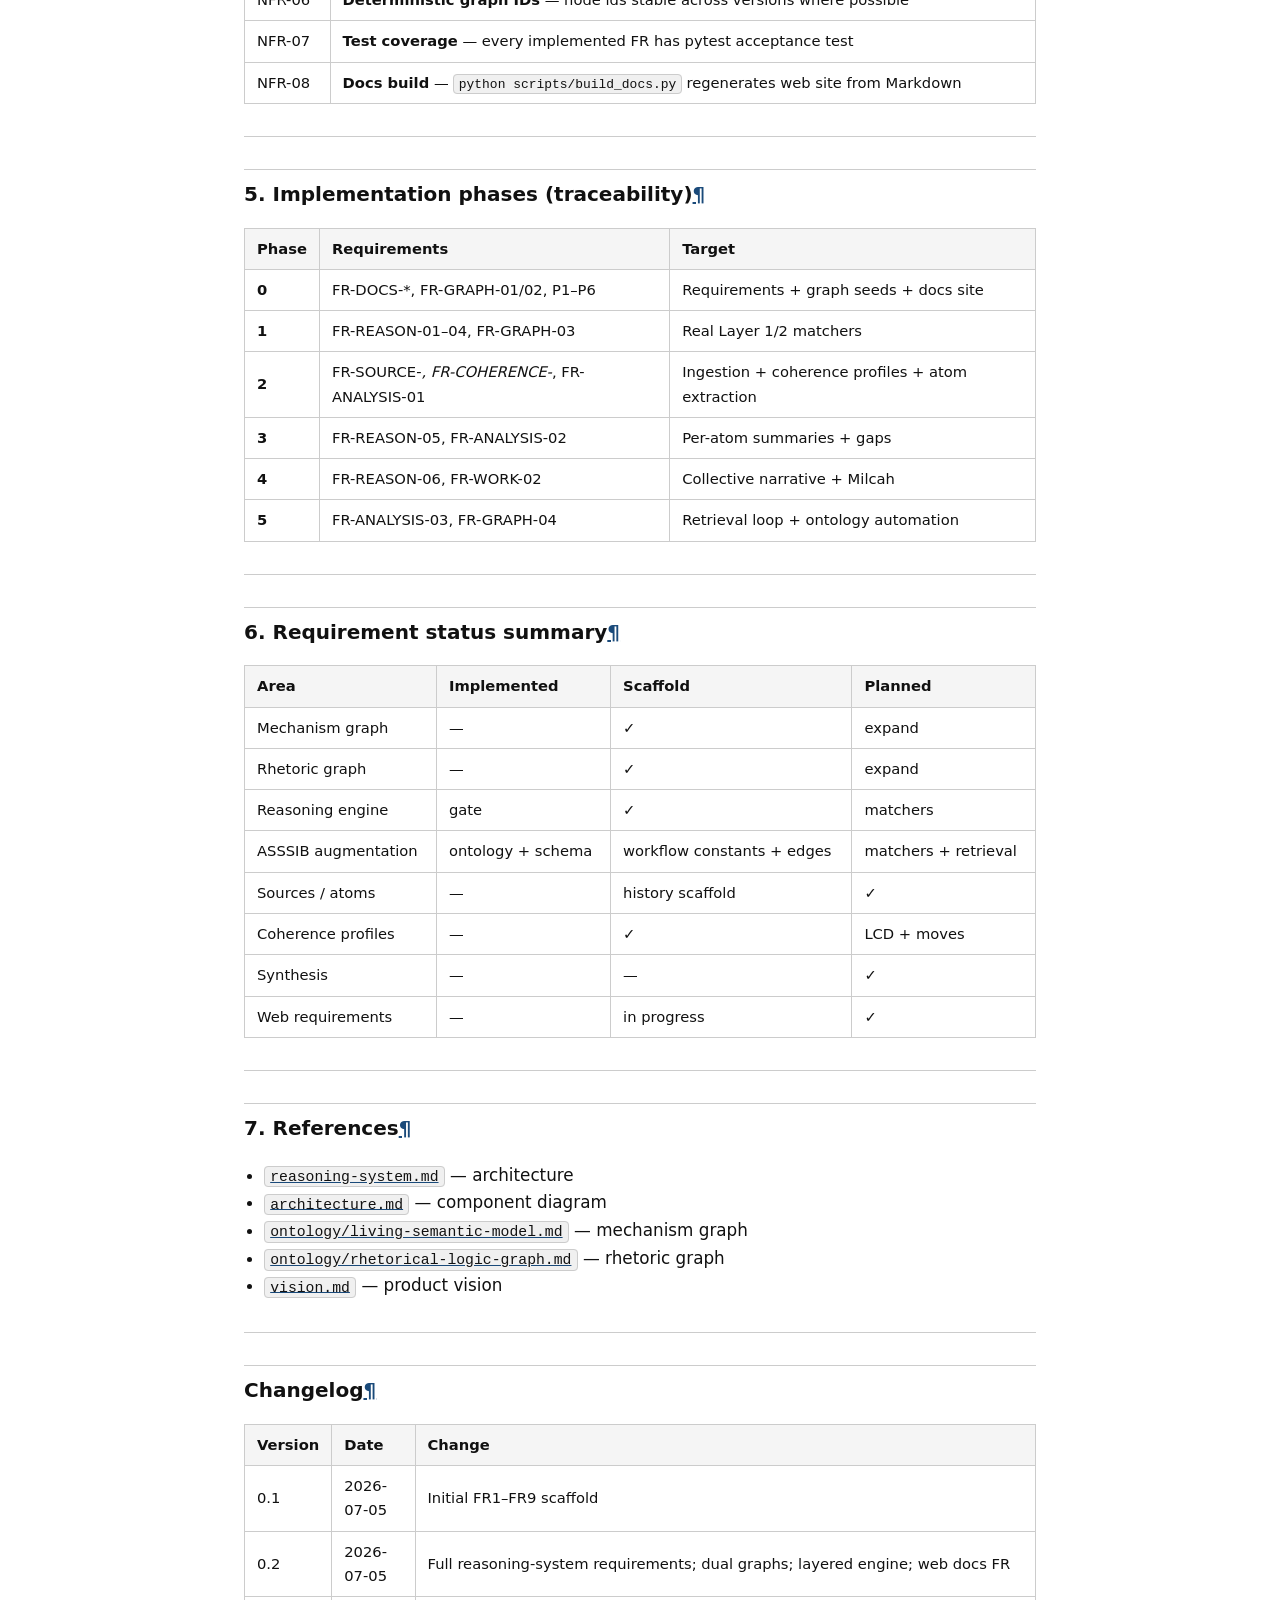
==== commit ad23856f: "feat: semantic relational mapping between logic atoms (FR-ANALYSIS-01) Reviews + refines the Hanani " ====
--- a/docs/web/index.html
+++ b/docs/web/index.html
@@ -367,10 +367,35 @@
 <p><strong>Status:</strong> Implemented.</p>
 <hr />
 <h3 id="fr-analysis-analysis-graph-gaps">FR-ANALYSIS — Analysis graph &amp; gaps<a class="headerlink" href="#fr-analysis-analysis-graph-gaps" title="Permanent link">&para;</a></h3>
-<h4 id="fr-analysis-01-atom-graph-merge">FR-ANALYSIS-01 Atom graph merge<a class="headerlink" href="#fr-analysis-01-atom-graph-merge" title="Permanent link">&para;</a></h4>
-<p>The system <strong>shall</strong> merge assessed atoms into an analysis graph with edges for agreement,
-contradiction, complementarity, implication, and gap.</p>
-<p><strong>Status:</strong> Design only.</p>
+<h4 id="fr-analysis-01-semantic-relational-mapping-between-logic-atoms">FR-ANALYSIS-01 Semantic relational mapping between logic atoms<a class="headerlink" href="#fr-analysis-01-semantic-relational-mapping-between-logic-atoms" title="Permanent link">&para;</a></h4>
+<p>The system <strong>shall</strong> map assessed atoms into an analysis graph of <strong>typed,
+auditable semantic relations</strong>, drawn only from the registered vocabulary
+(<code>hanani.graph.ATOM_EDGE_TYPES</code>: agrees, contradicts, complements, implies,
+gap, supports, weakens, yields, evaluates — plus the ASSSIB speed edges of
+FR-ASSSIB-06).</p>
+<p>Normative sub-requirements:</p>
+<p>a. <strong>Vocabulary-closed.</strong> A relation whose kind is not in the registered
+   vocabulary <strong>shall</strong> be rejected — model output never invents edge types.
+b. <strong>Auditable basis.</strong> Every relation <strong>shall</strong> carry its basis
+   (<code>deterministic:&lt;rule&gt;</code> or <code>model</code>) and a confidence/score property, so
+   downstream reasoning can weight or filter by provenance.
+c. <strong>Two tiers.</strong> A deterministic floor (duplicate detection, same-article
+   temporal sequence, cross-source lexical corroboration candidates) <strong>shall</strong>
+   always run offline; an optional model tier may propose richer typed
+   relations (contradicts/implies/supports/weakens), validated per (a).
+d. <strong>Gate respected.</strong> Only Layer-1-admissible atoms participate in
+   inferential relations (implies/supports/weakens); duplicates and sequence
+   relations may include gated atoms for corpus hygiene.
+e. <strong>Persisted.</strong> Relations <strong>shall</strong> be persisted alongside the ASSSIB speed
+   edges (<code>graph_edges.jsonl</code>) and countable in the corpus summary and gap
+   analysis.
+f. <strong>Family-aligned.</strong> The mapping mirrors the family pattern (Tirzah graph
+   memory nodes/edges): atom→atom edges now, exportable into Tirzah's graph
+   via the existing push path later.</p>
+<p><strong>Acceptance:</strong> <code>hanani.relations.relate_atoms</code> (floor + validated model tier);
+<code>hanani relations</code> CLI; <code>map_relations</code> manifest capability/MCP tool; relation
+records in <code>graph_edges.jsonl</code> with basis + score.</p>
+<p><strong>Status:</strong> Implemented (floor + model tier seam); relation-aware synthesis pending.</p>
 <h4 id="fr-analysis-02-gap-analysis">FR-ANALYSIS-02 Gap analysis<a class="headerlink" href="#fr-analysis-02-gap-analysis" title="Permanent link">&para;</a></h4>
 <p>The system <strong>shall</strong> compare covered mechanism and rhetoric nodes against the full registries
 and report prioritized gaps with stated information needs.</p>
@@ -612,6 +637,11 @@
 <td>Source article history; individual/collective coherence profiles; LCD constraint; move-context hooks</td>
 </tr>
 <tr>
+<td>0.6</td>
+<td>2026-07-10</td>
+<td>FR-ANALYSIS-01 refined into normative semantic relational mapping between logic atoms (vocabulary-closed, auditable basis, two tiers, gate-respecting, persisted); <code>hanani.relations</code></td>
+</tr>
+<tr>
 <td>0.5</td>
 <td>2026-07-10</td>
 <td>FR-ASSSIB-01–07 formal traceability; <code>hanani.assib</code> module; augmentation prompt mapped to normative FRs</td>
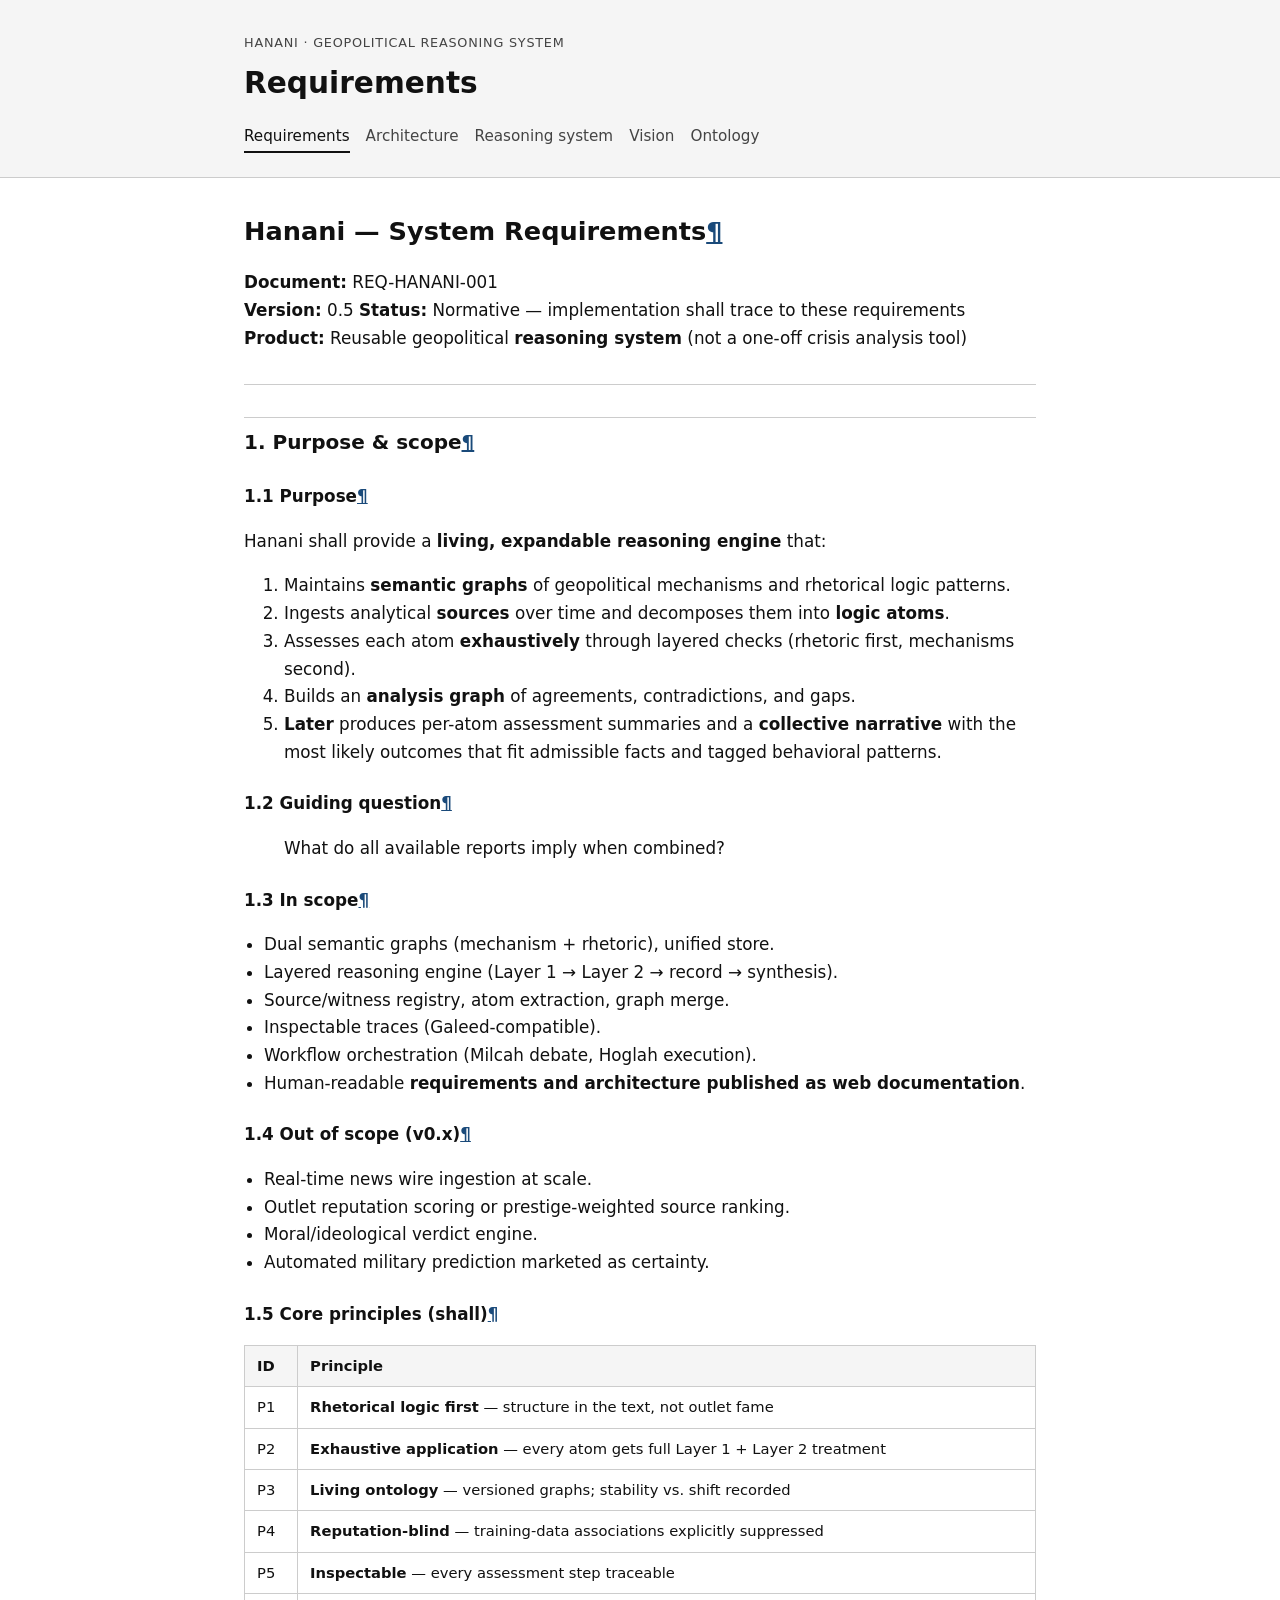
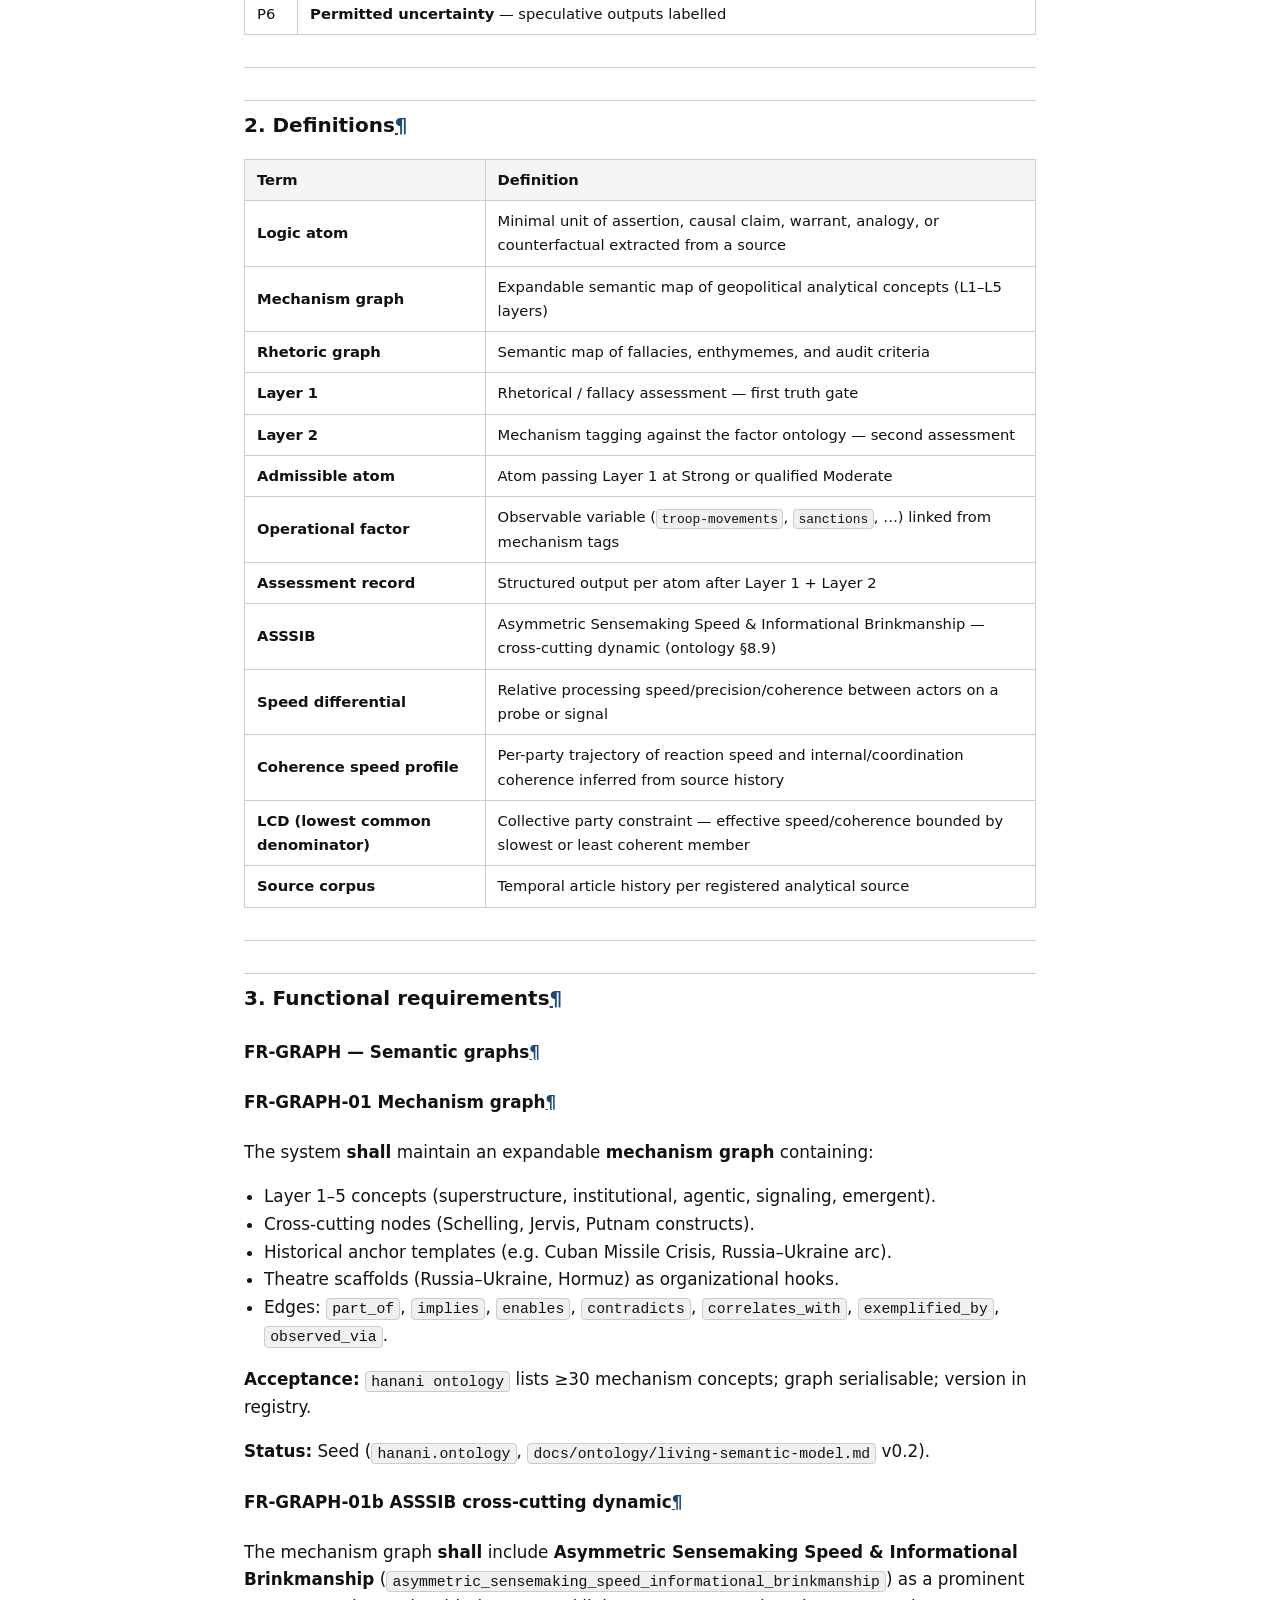
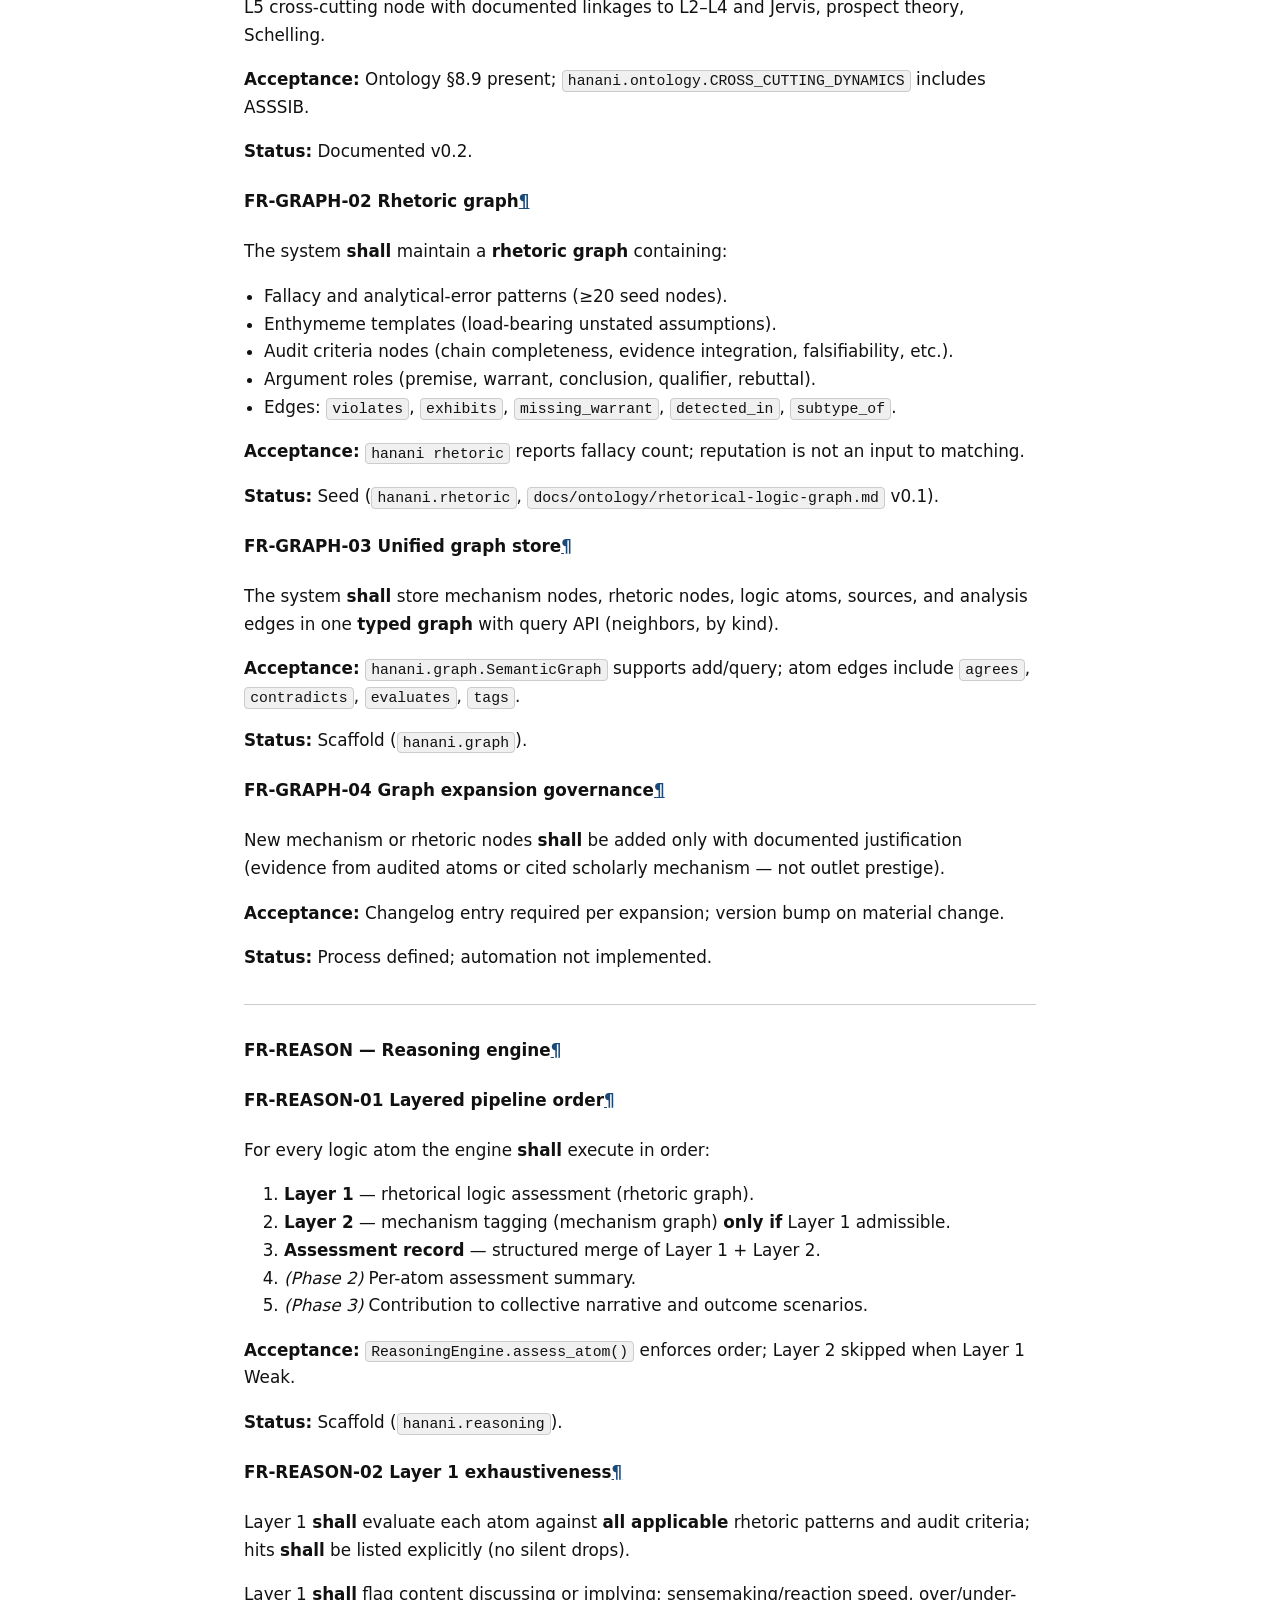
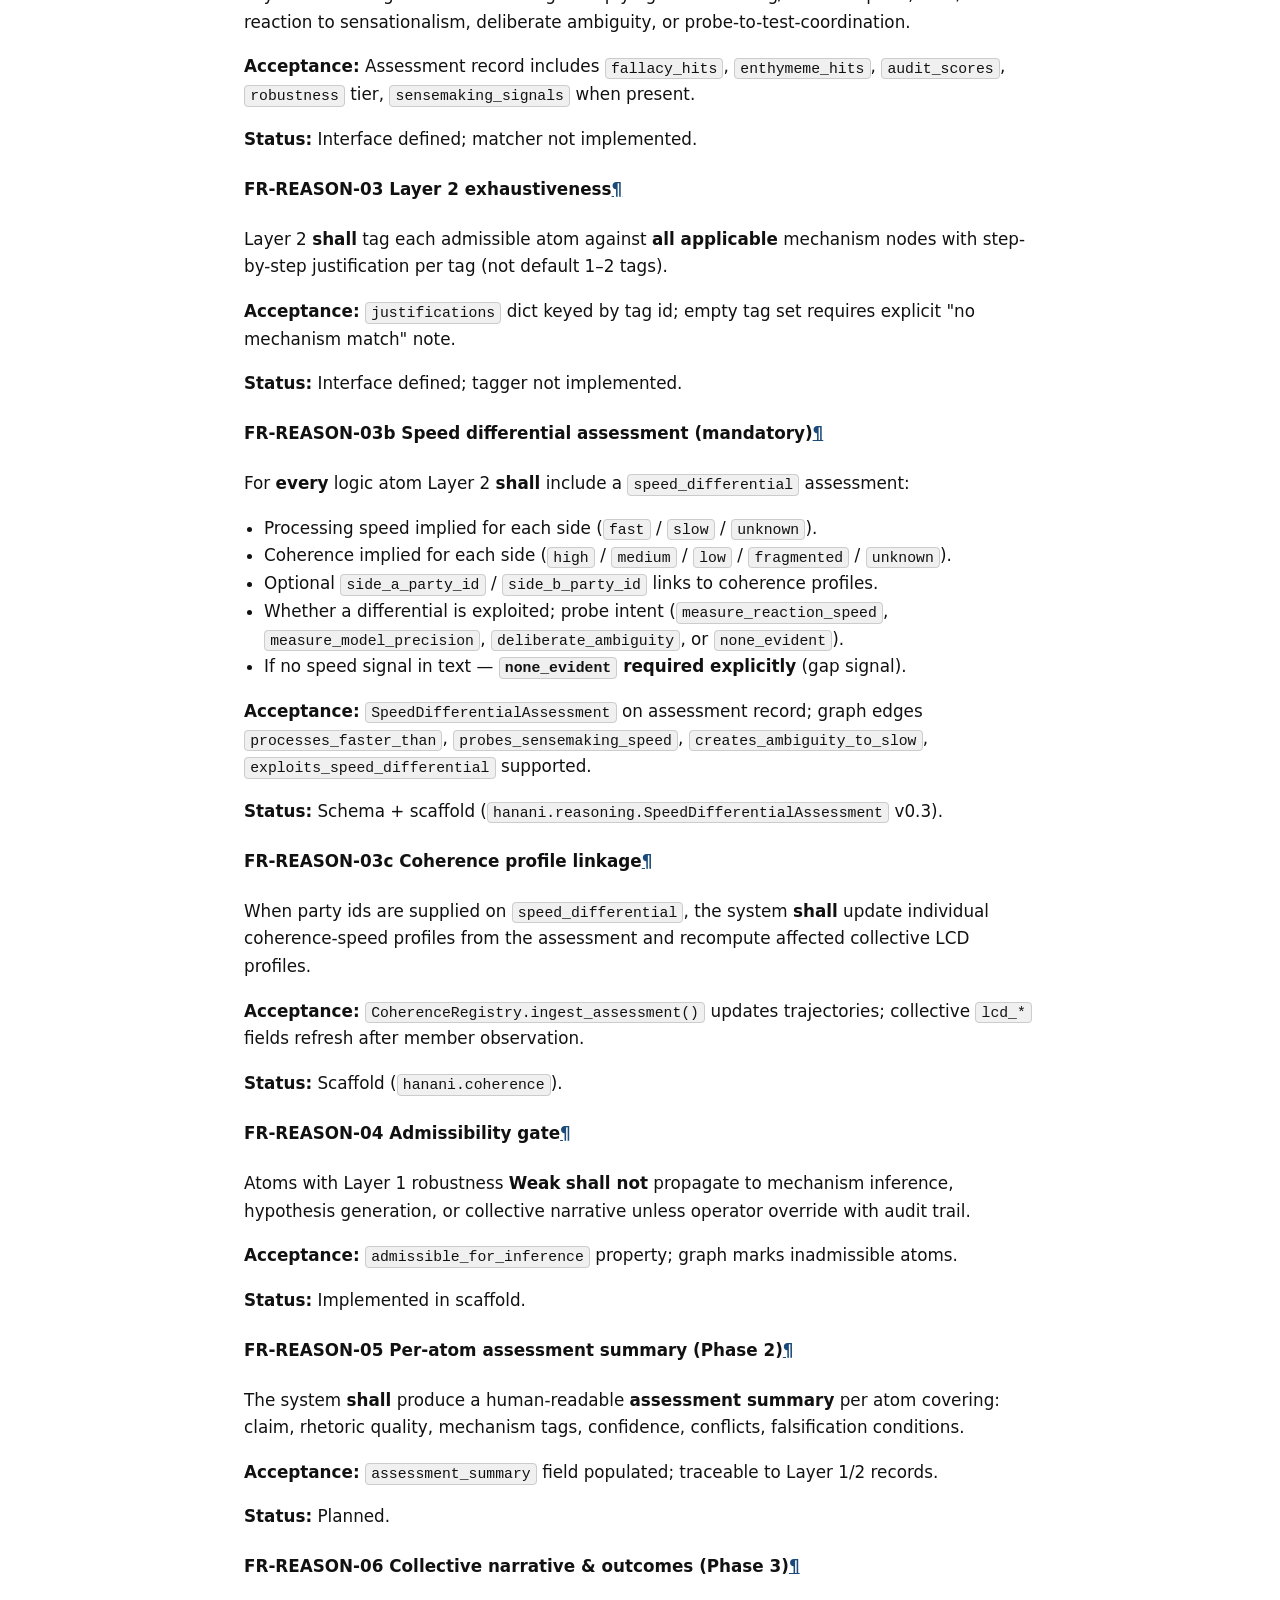
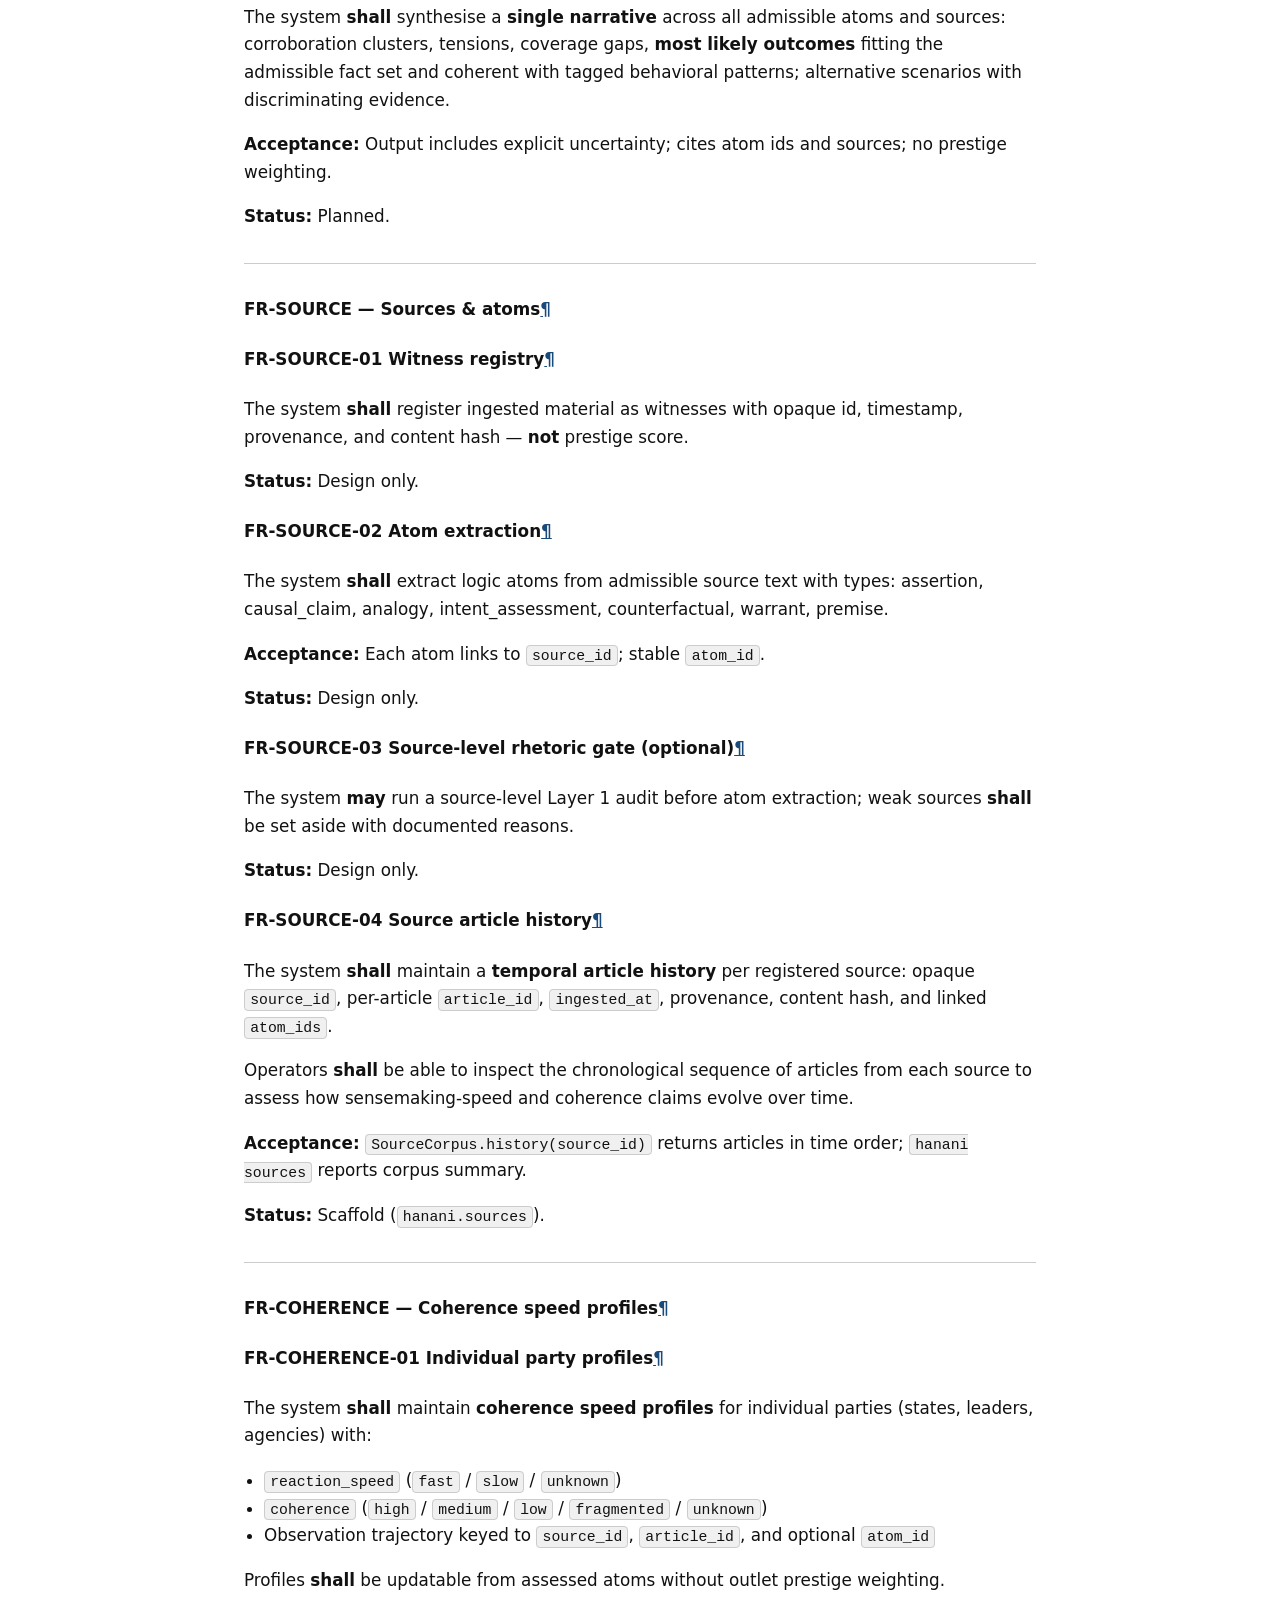
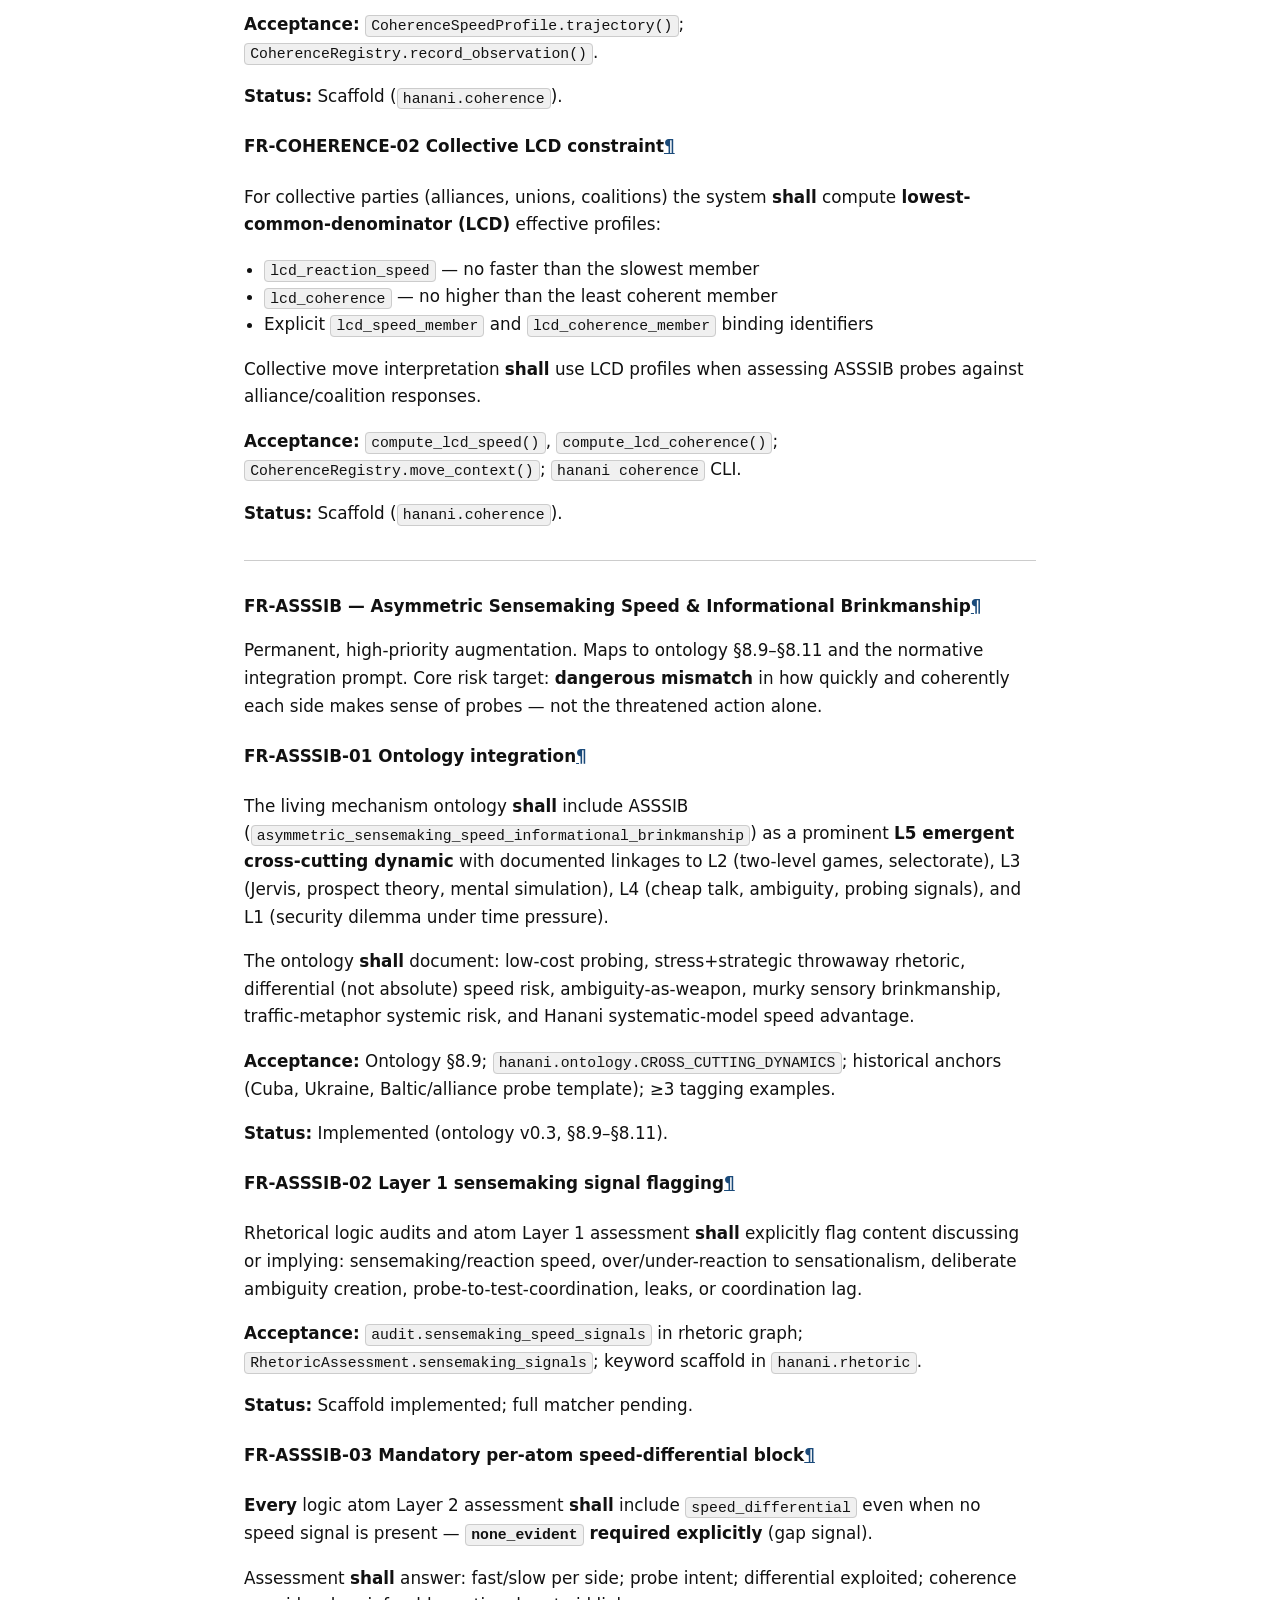
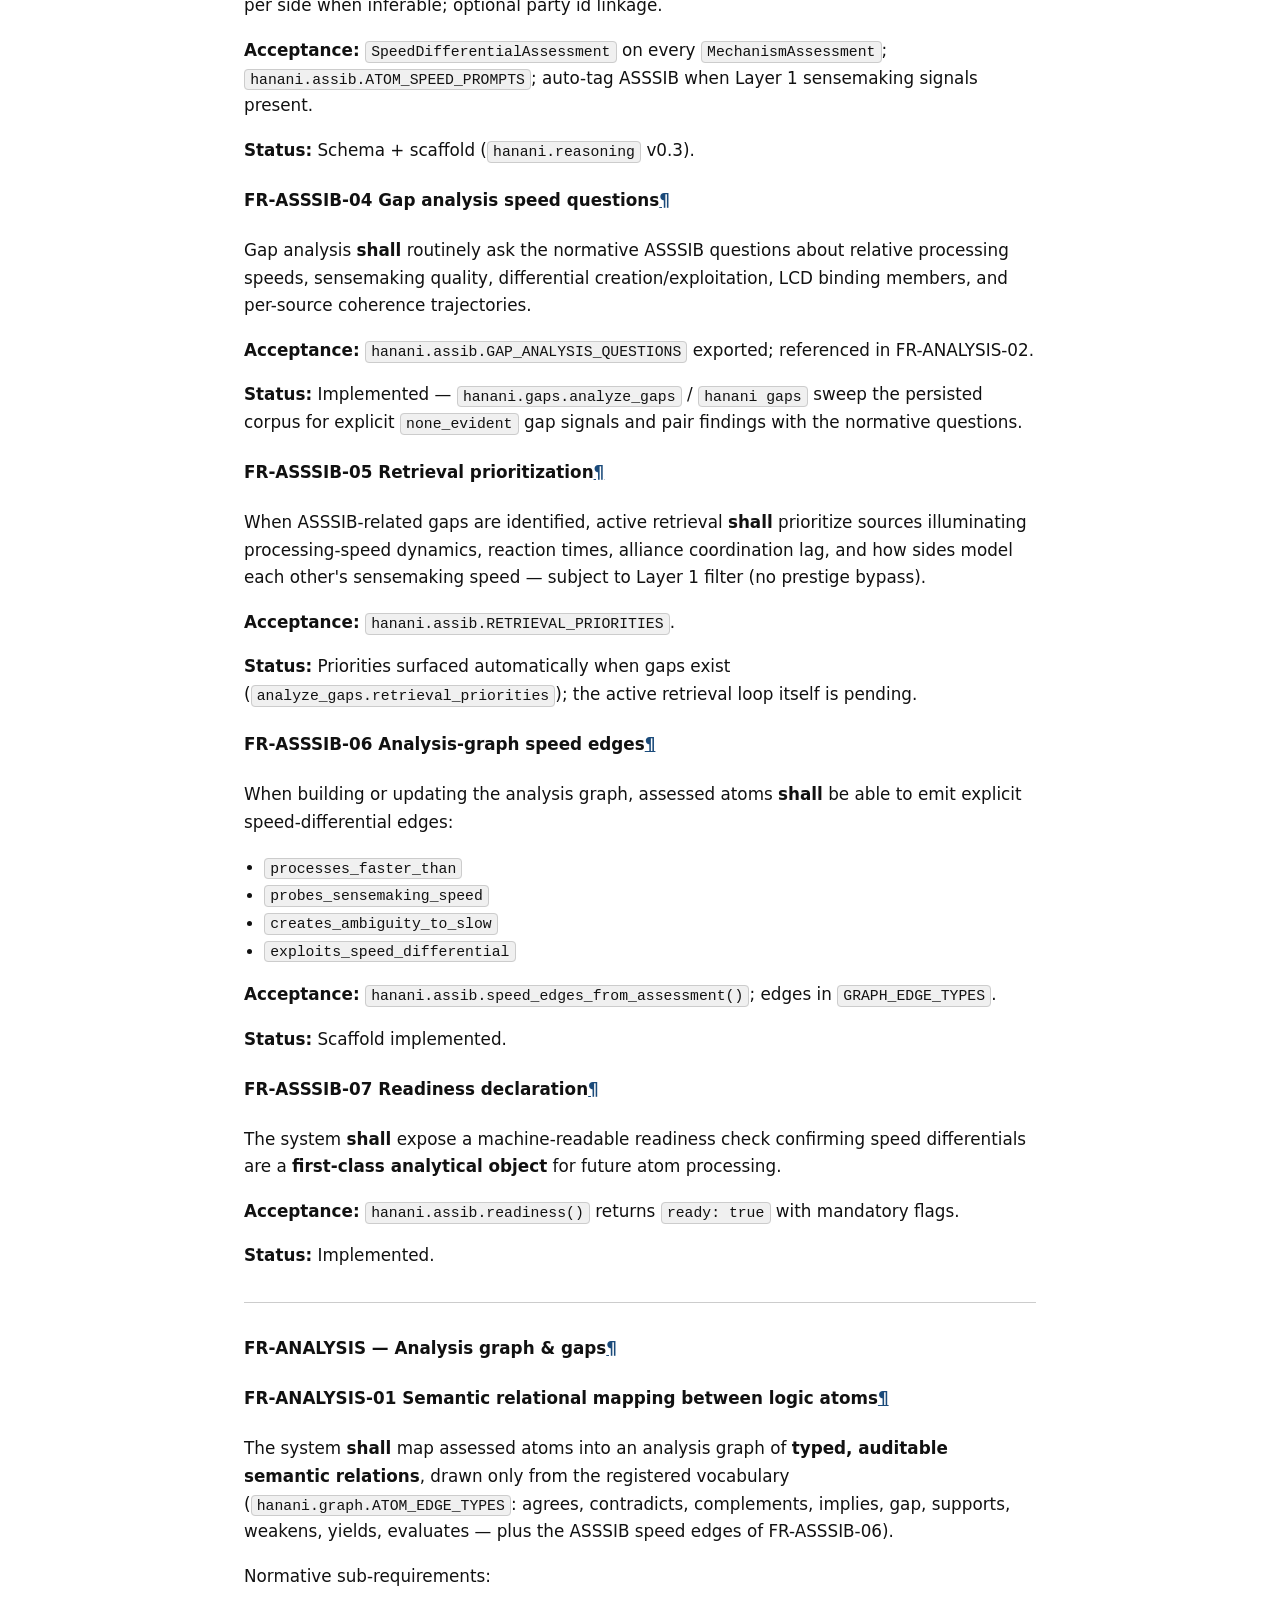
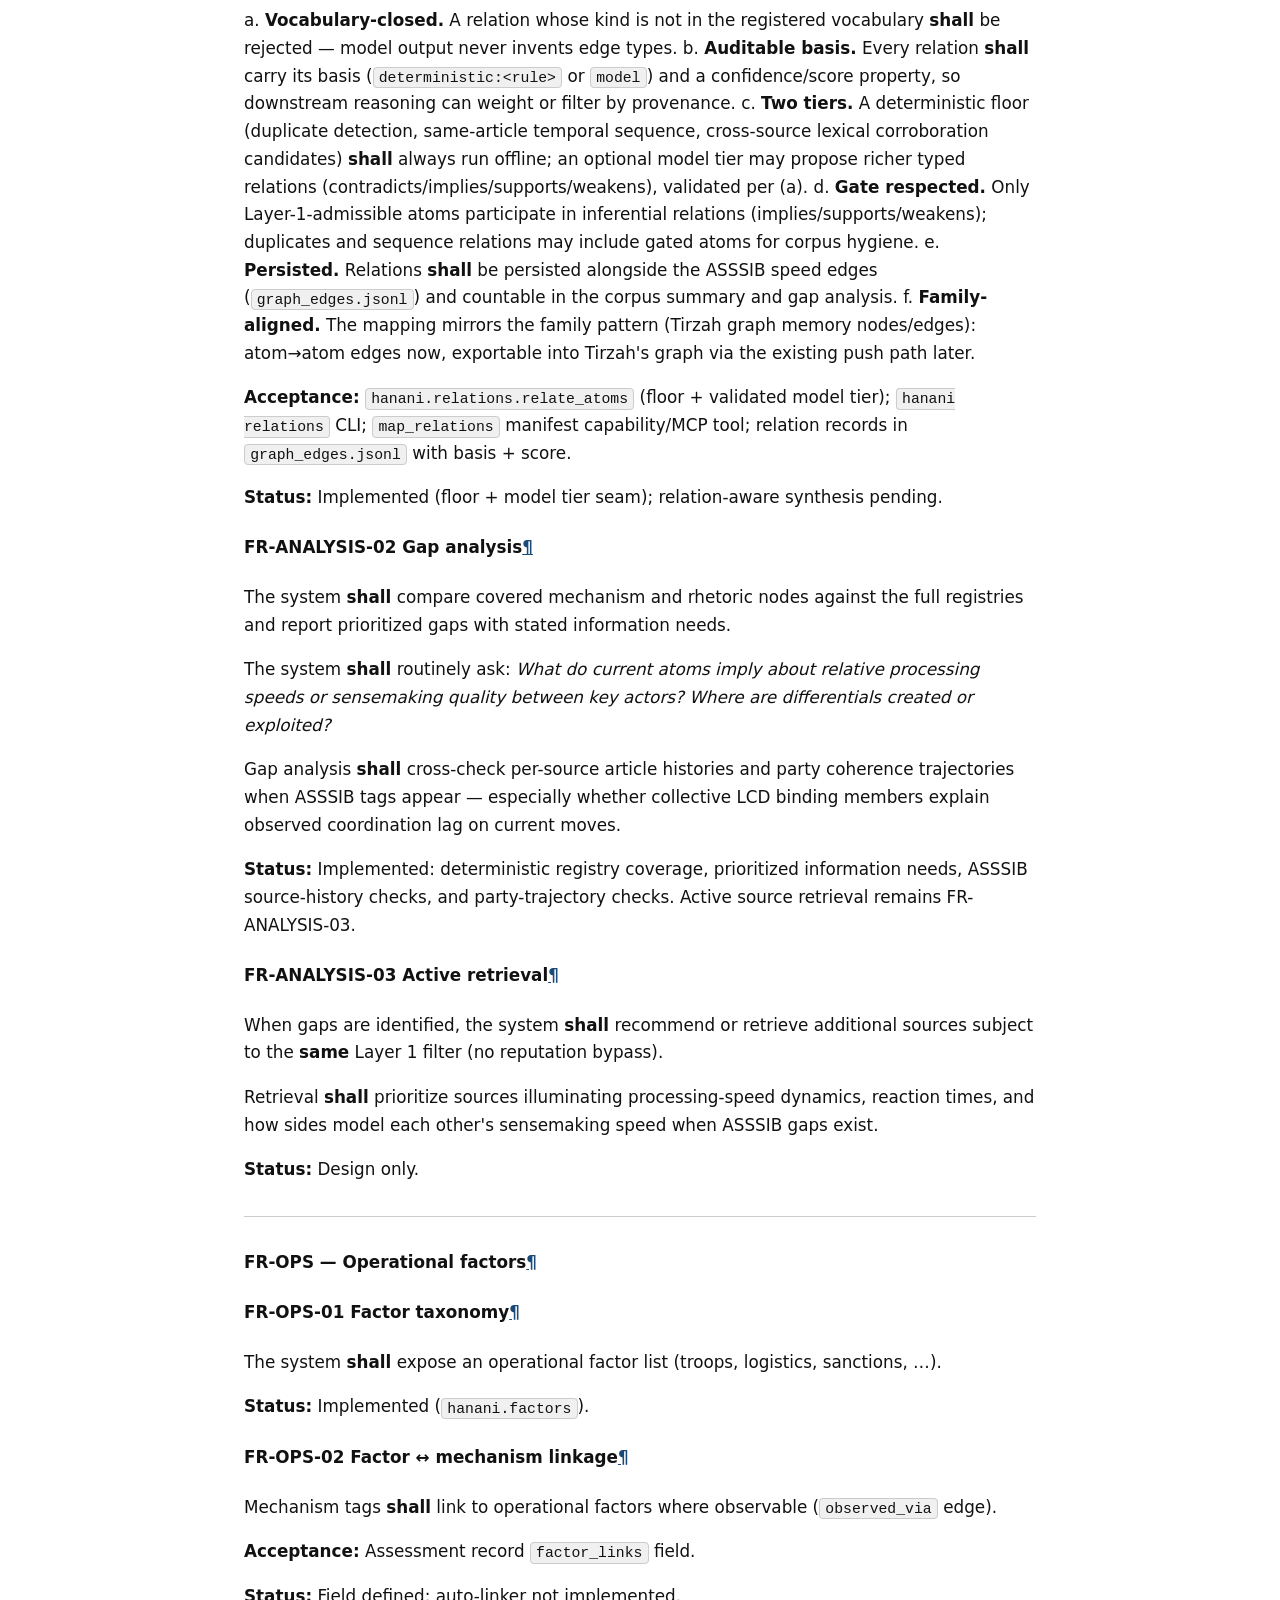
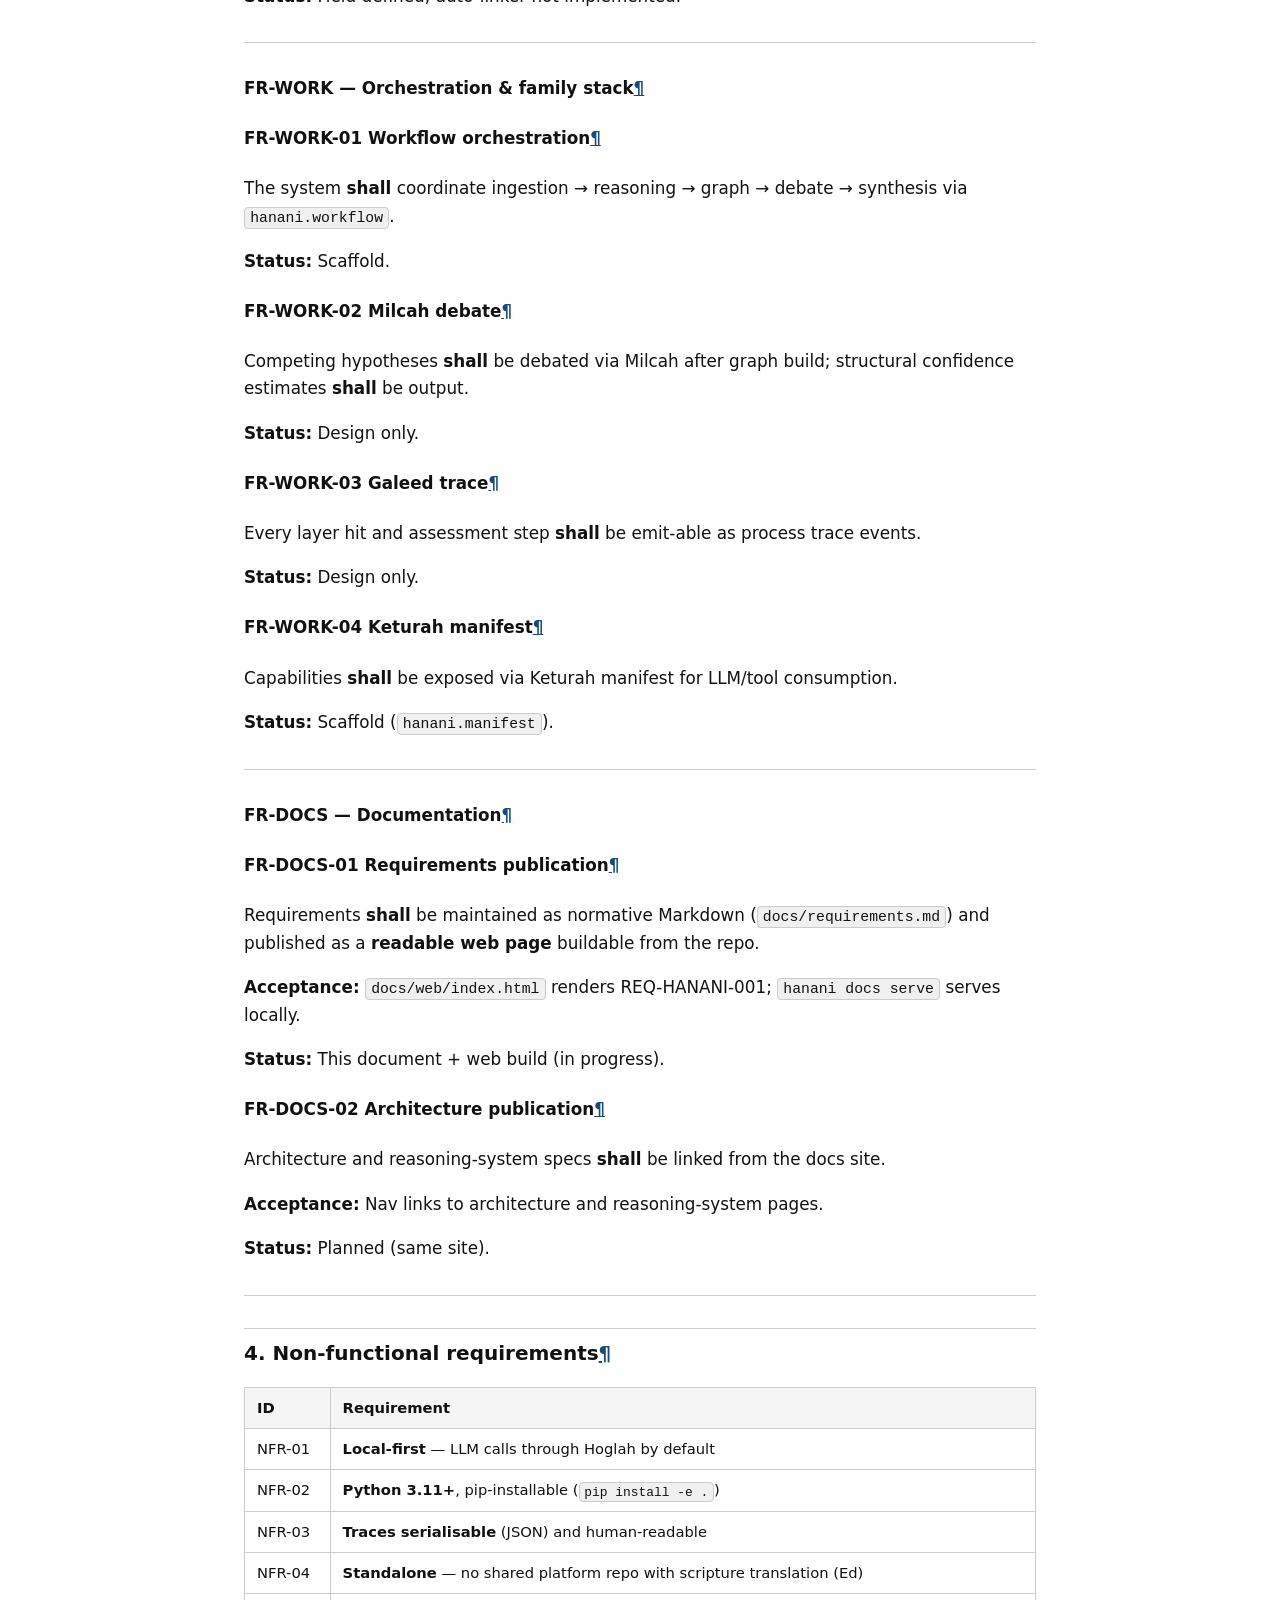
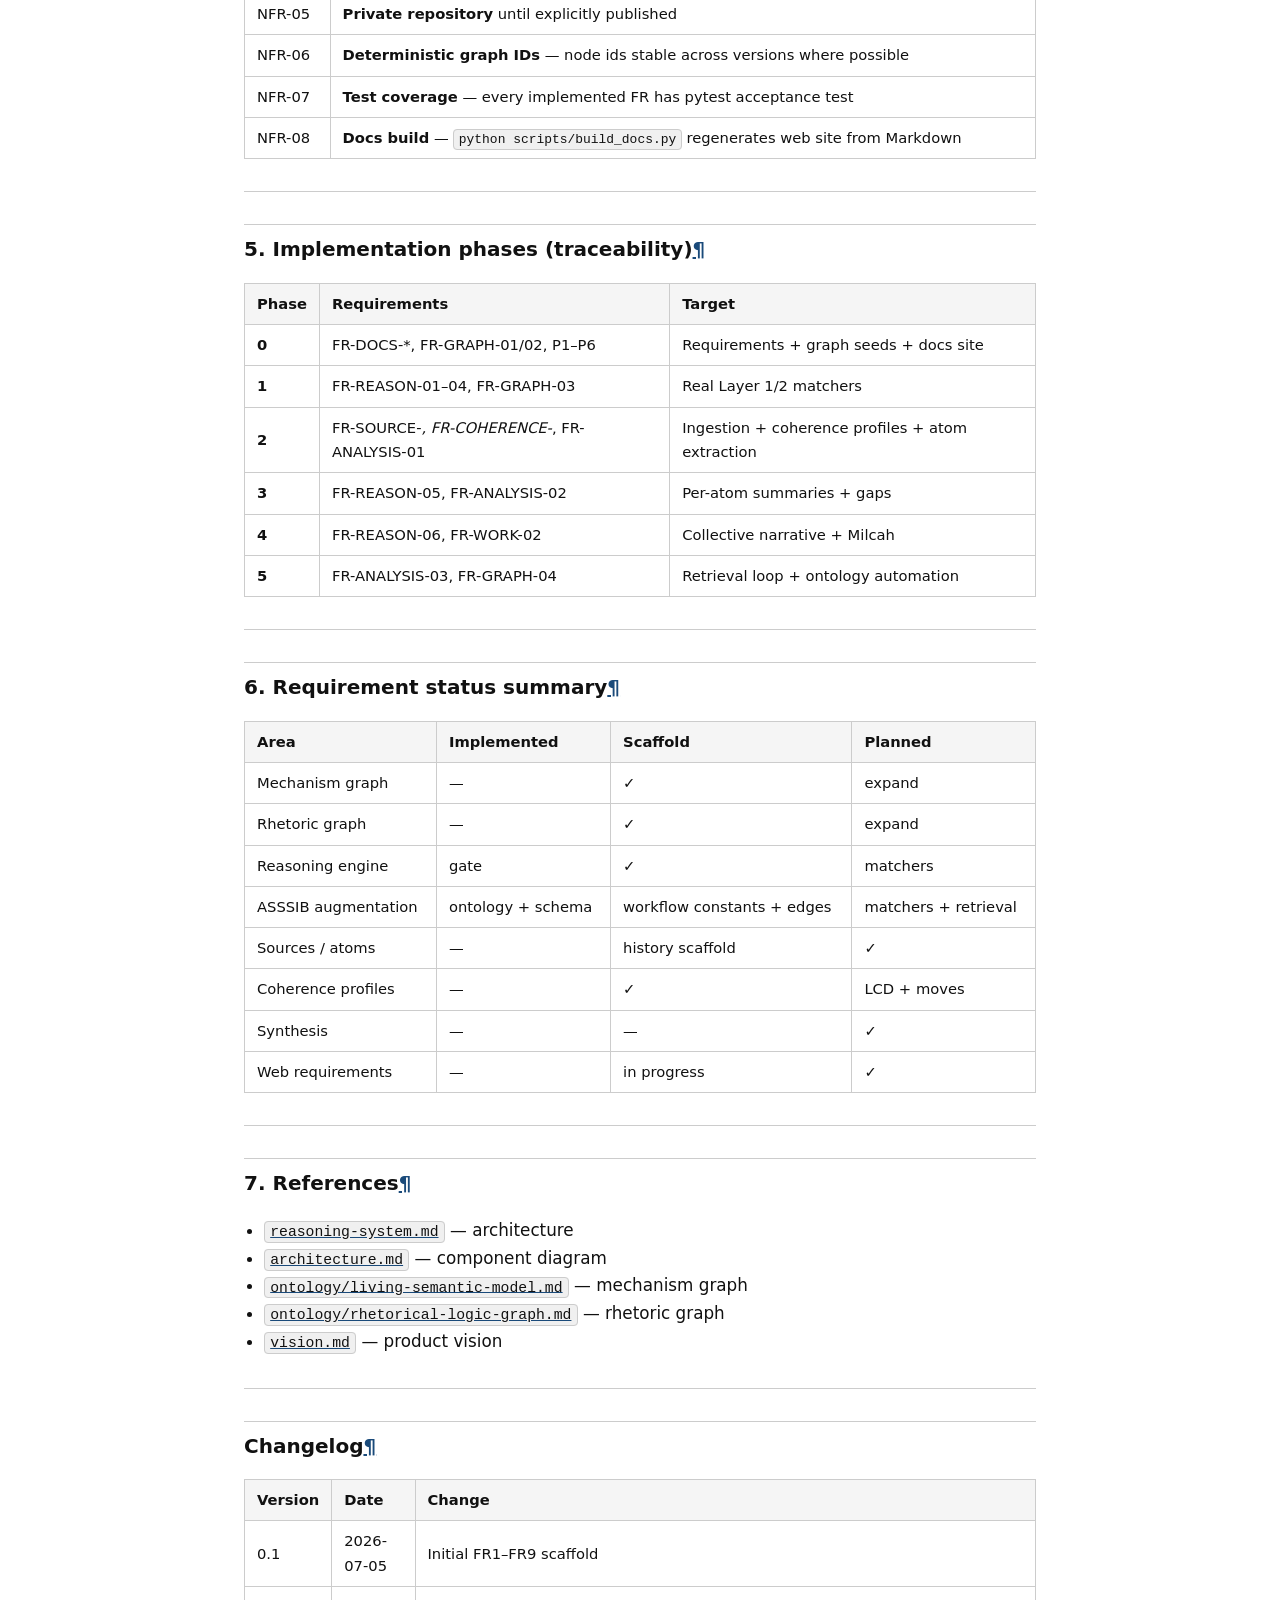
==== commit e8a9c0e6: "feat: registry-aware gap analysis with stated information needs (FR-ANALYSIS-02) Extends `hanani gap" ====
--- a/docs/web/index.html
+++ b/docs/web/index.html
@@ -404,7 +404,9 @@
 <p>Gap analysis <strong>shall</strong> cross-check per-source article histories and party coherence
 trajectories when ASSSIB tags appear — especially whether collective LCD binding members
 explain observed coordination lag on current moves.</p>
-<p><strong>Status:</strong> Design only (LCD scaffold available).</p>
+<p><strong>Status:</strong> Implemented: deterministic registry coverage, prioritized information
+needs, ASSSIB source-history checks, and party-trajectory checks. Active source
+retrieval remains FR-ANALYSIS-03.</p>
 <h4 id="fr-analysis-03-active-retrieval">FR-ANALYSIS-03 Active retrieval<a class="headerlink" href="#fr-analysis-03-active-retrieval" title="Permanent link">&para;</a></h4>
 <p>When gaps are identified, the system <strong>shall</strong> recommend or retrieve additional sources
 subject to the <strong>same</strong> Layer 1 filter (no reputation bypass).</p>
